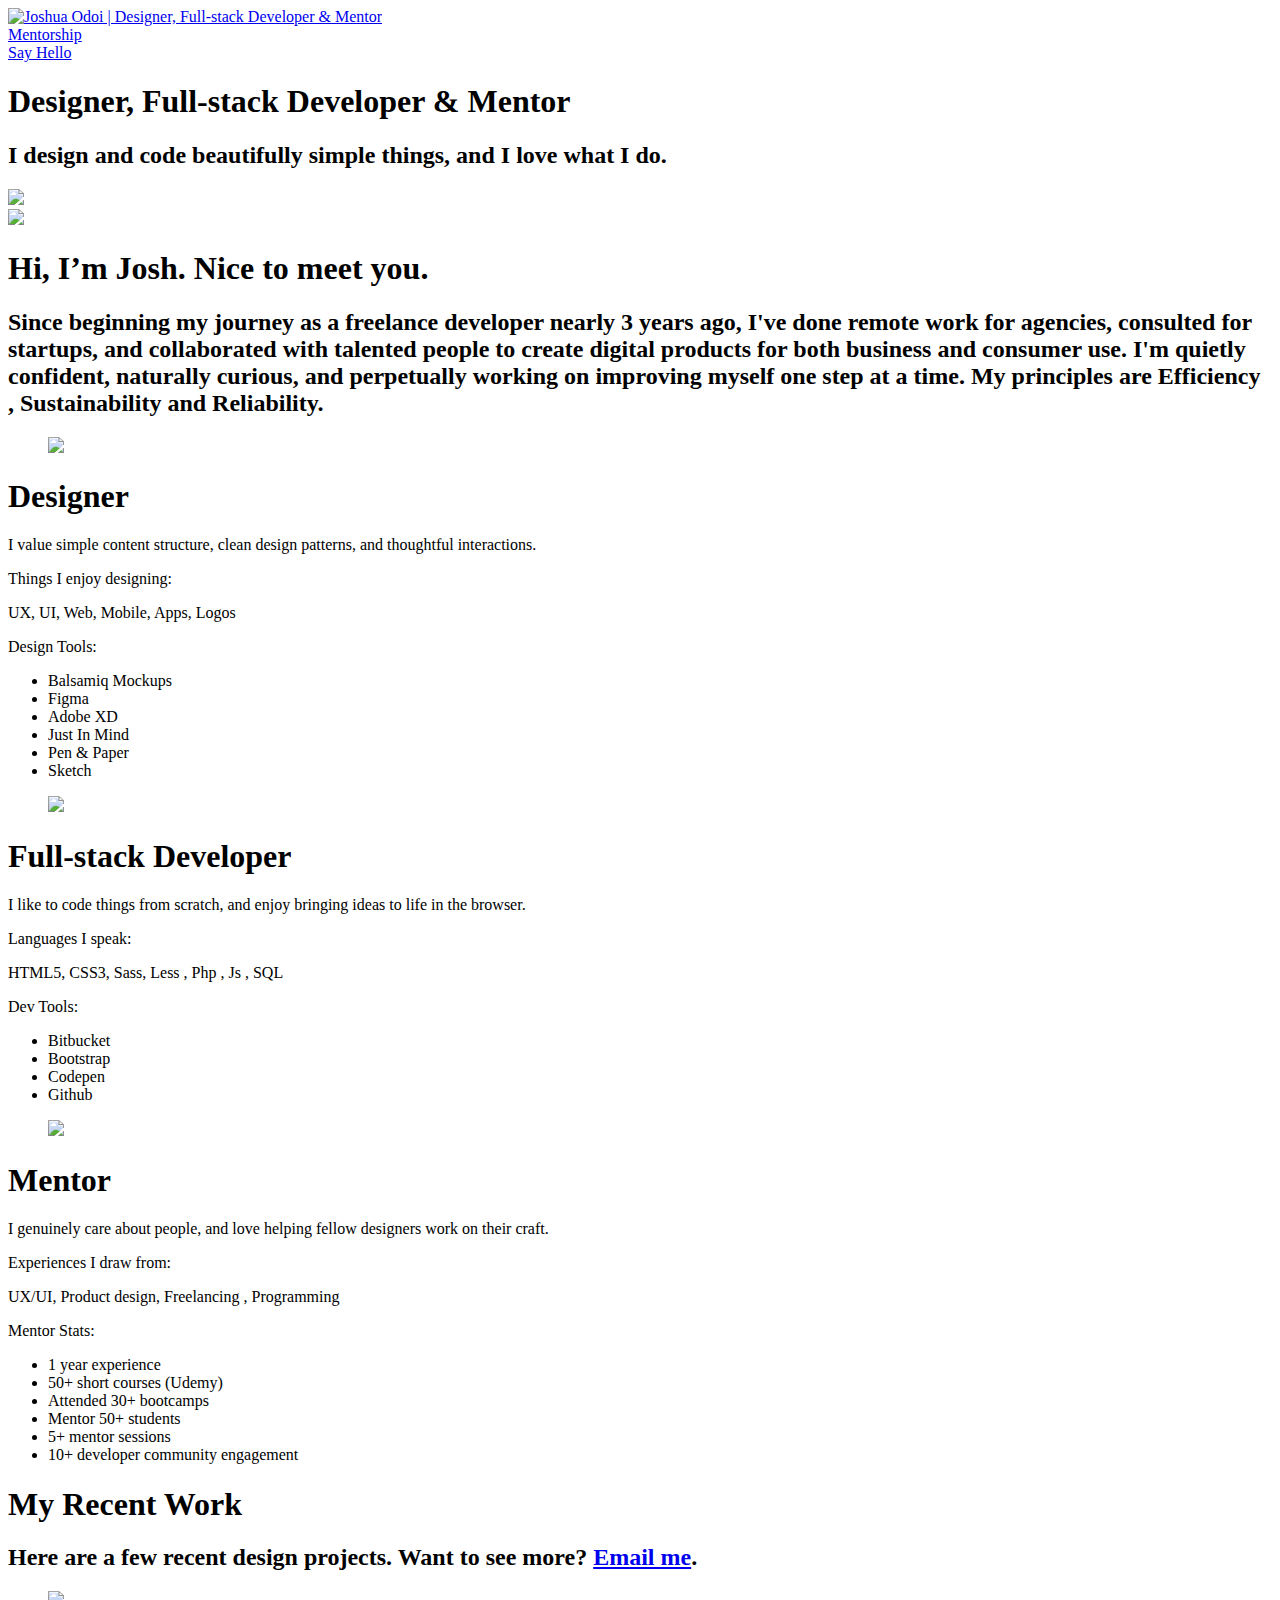
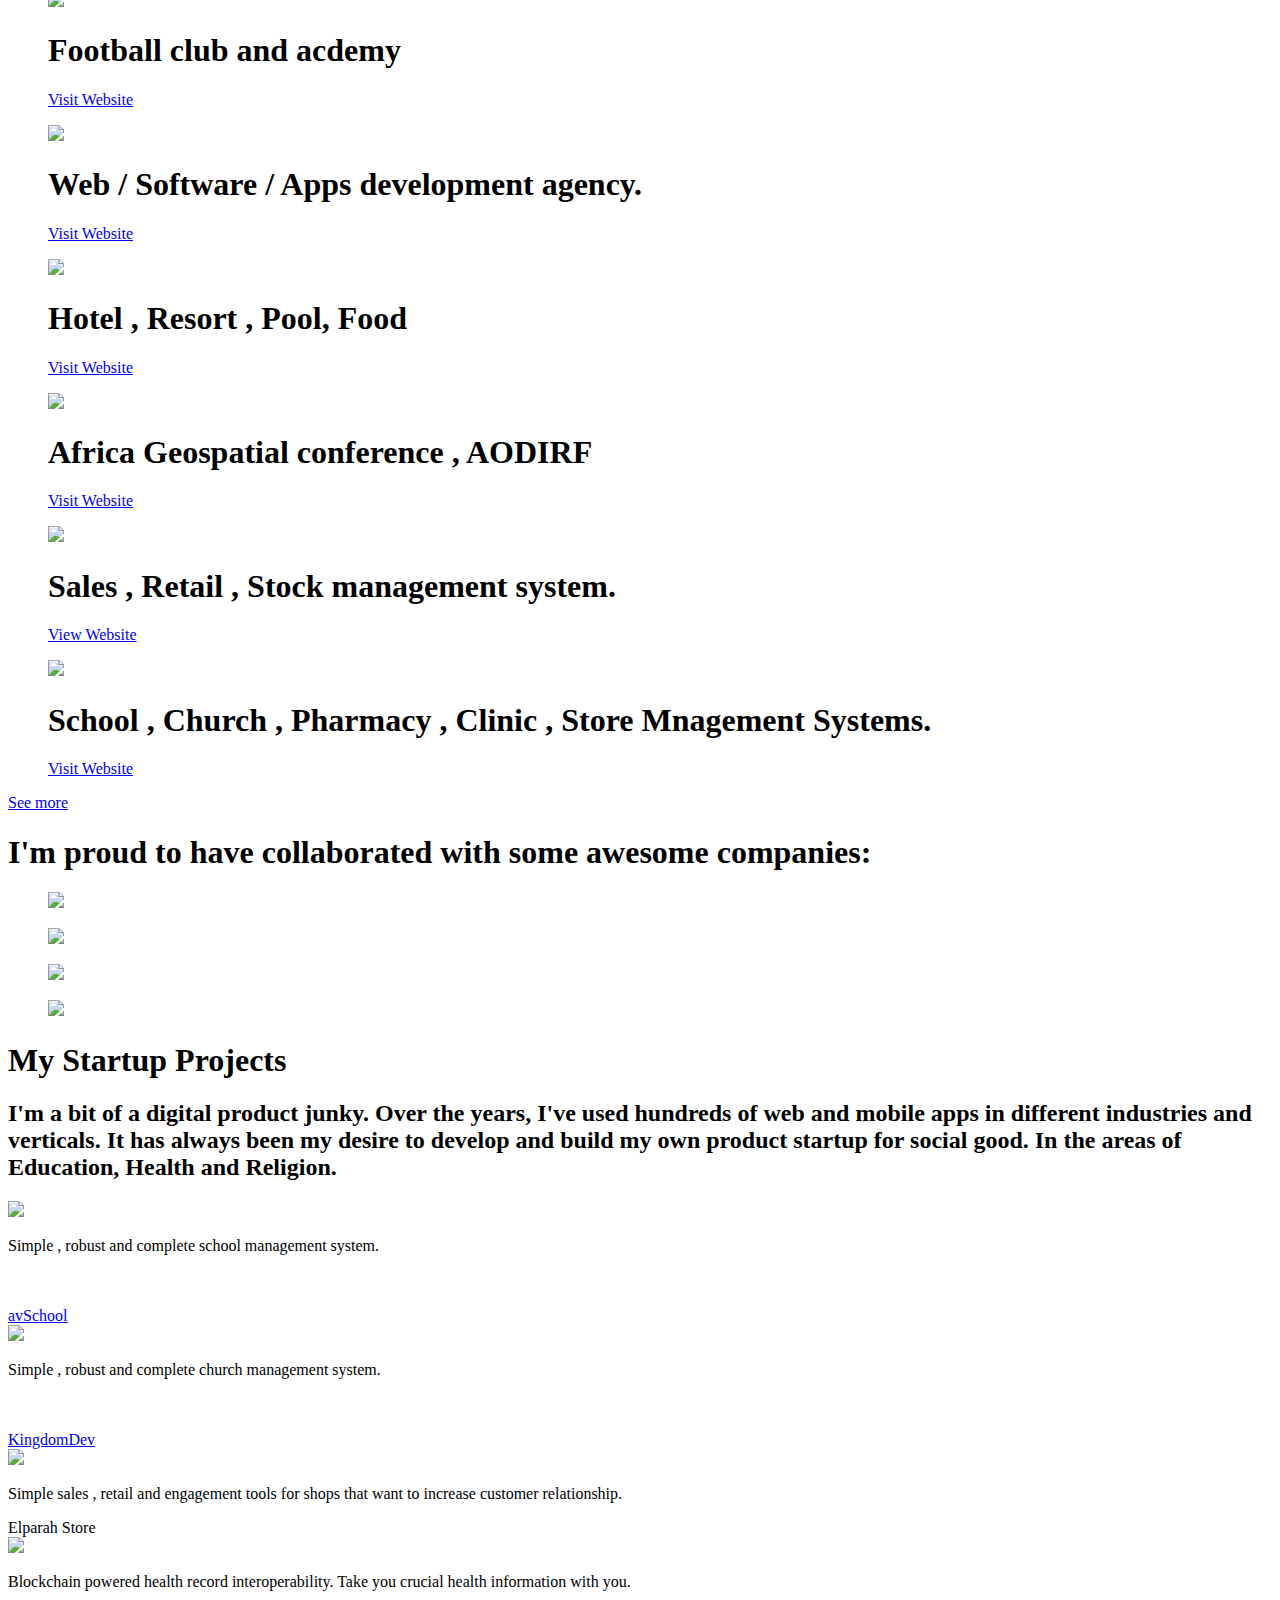
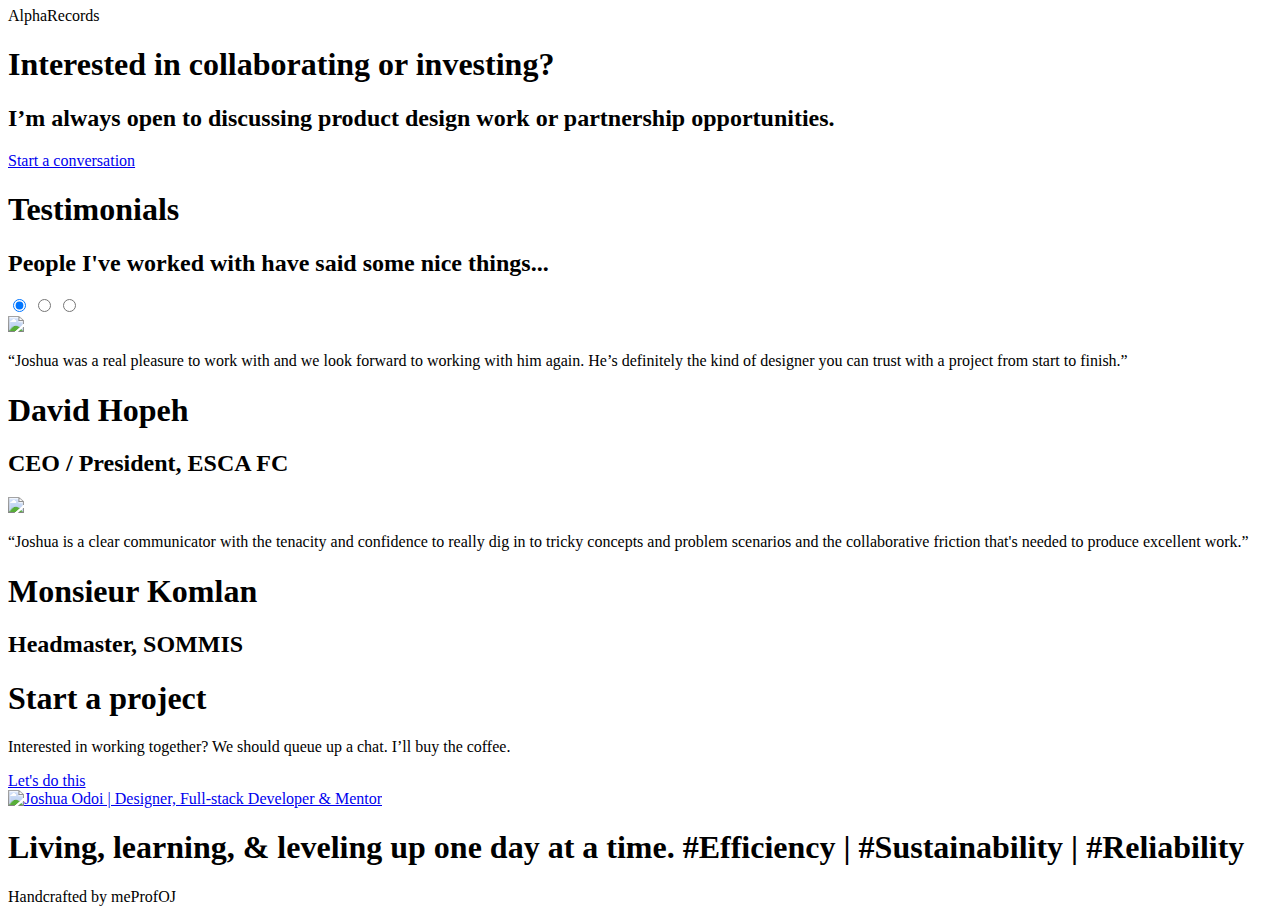
==== index.html @ 45f64673 "Initial commit" ====
<!DOCTYPE html>
<html>
<meta http-equiv="content-type" content="text/html;charset=UTF-8" />
<head>
    <title>Joshua Odoi| Designer, Full-stack Developer , Enterpreneur &amp; Mentor
    </title>
    <meta charset="utf-8">
    <meta name="viewport" content="width=device-width, initial-scale=1">
    <meta http-equiv="x-ua-compatible" content="ie=edge">
    <meta property="og:title" content="Joshua Odoi">
    <meta name="author" content="Joshua Odoi">
    <meta property="og:locale" content="en_US">
    <meta name="description" content="Designer, Full-stack Developer &amp; Mentor">
    <meta property="og:description" content="Designer, Full-stack Developer &amp; Mentor">
    <link rel="canonical" href="index.html">
    <meta property="og:url" content="index.html">
    <meta property="og:site_name" content="Joshua Odoi">
    <meta property="og:image" content="img/og_thumbnail.png">
    <meta name="twitter:card" content="summary">
    <meta name="twitter:site" content="@profoj">
    <meta name="twitter:creator" content="@profoj">
    <meta name="twitter:title" content="Joshua Odoi">
    <meta name="twitter:description" content="Designer, Full-stack Developer &amp; Mentor. I design and code beautifully simple things, and I love what I do.">
    <meta name="twitter:image" content="img/og_thumbnail.png">
    <meta name="twitter:image:alt" content="Joshua Odoi">
    <link href="img/favicon-32.png" rel="shortcut icon" type="image/png">
    <link rel="stylesheet" href="css/main.css">
    <link href="../assets.calendly.com/assets/external/widget.css" rel="stylesheet">
    <script type="application/ld+json">
      {"@context":"http://schema.org","@type":"Website","name":"Joshua Odoi","headline":"Joshua Odoi","author":{"@type":"Person","name":"Joshua Odoi"},"description":"Designer, Full-stack Developer &amp; Mentor","url":"http://profoj.github.io"}
      
    </script>
    <script src="../kit.fontawesome.com/9bdc906322.js"></script>
  </head>
  <body>
    <nav class="navbar is-transparent" role="navigation" aria-label="main navigation">
      <div class="container">
        <div class="navbar-brand"><a class="navbar-item" href="index.html"><img src="img/favicon-32.png" alt="Joshua Odoi | Designer, Full-stack Developer &amp; Mentor" height="48"></a><a class="navbar-burger" role="button" aria-label="menu" aria-expanded="false" data-target="#navMenu"><span aria-hidden="true"></span><span aria-hidden="true"></span><span aria-hidden="true"></span></a></div>
        <div class="navbar-menu" id="navMenu">
          <div class="navbar-start"></div>
          <div class="navbar-end"><a class="navbar-item" href="mentorship.html">Mentorship</a>
            <div class="navbar-item"><a class="button is-primary is-outlined is-rounded" href="contact.html">Say Hello</a></div>
          </div>
        </div>
      </div>
    </nav>
    <section class="hero is-white has-text-centered">
      <div class="hero-body">
        <div class="container">
          <div class="columns is-centered">
            <div class="column">
              <h1 class="title is-spaced is-size-1-desktop is-size-2-tablet is-size-3-mobile">Designer, Full-stack Developer &amp; Mentor</h1>
              <h2 class="subtitle is-size-4-desktop">I design and code beautifully simple things, and I love what I do.</h2><img class="avatar" src="img/mf-avatar.svg">
            </div>
          </div>
        </div>
      </div>
      <div class="hero-foot">
        <div class="container"><img class="is-bottom" src="img/hero.png"></div>
      </div>
    </section>
    <section class="section is-medium is-primary has-text-centered is-long">
      <div class="container">
        <div class="columns is-centered">
          <div class="column is-three-fifths">
            <h1 class="title is-spaced is-size-3-desktop is-size-4-mobile">Hi, I’m Josh. Nice to meet you.</h1>
            <h2 class="subtitle is-size-5-desktop">Since beginning my journey as a freelance developer nearly 3 years ago, I've done remote work for agencies, consulted for startups, and collaborated with talented people to create digital products for both business and consumer use. I'm quietly confident, naturally curious, and perpetually working on improving myself one step at a time. My principles are Efficiency , Sustainability and Reliability.</h2>
          </div>
        </div>
      </div>
    </section>
    <section class="section skills has-text-centered">
      <div class="container is-narrow">
        <div class="box">
          <div class="content">
            <div class="columns is-centered">
              <div class="column">
                <figure class="image"><img class="is-skill-icon" src="img/icons/designer.svg"></figure>
                <h1 class="title is-size-4 is-spaced">Designer</h1>
                <p>I value simple content structure, clean design patterns, and thoughtful interactions.</p>
                <p class="list-title has-text-primary has-text-weight-normal">Things I enjoy designing:</p>
                <p>UX, UI, Web, Mobile, Apps, Logos</p>
                <p class="list-title has-text-primary has-text-weight-normal">Design Tools:</p>
                <ul>
                  <li>Balsamiq Mockups</li>
                  <li>Figma</li>
                  <li>Adobe XD</li>
                  <li>Just In Mind</li>
                  <li>Pen &amp; Paper</li>
                  <li>Sketch</li>
                </ul>
              </div>
              <div class="column">
                <figure class="image"><img class="is-skill-icon" src="img/icons/frontend.svg"></figure>
                <h1 class="title is-size-4 is-spaced">Full-stack Developer</h1>
                <p>I like to code things from scratch, and enjoy bringing ideas to life in the browser.</p>
                <p class="list-title has-text-primary has-text-weight-normal">Languages I speak:</p>
                <p>HTML5, CSS3, Sass, Less , Php , Js , SQL</p>
                <p class="list-title has-text-primary has-text-weight-normal">Dev Tools:</p>
                <ul>
                  <li>Bitbucket</li>
                  <li>Bootstrap</li>
                  <li>Codepen</li>
                  <li>Github</li>
                </ul>
              </div>
              <div class="column"> 
                <figure class="image"><img class="is-skill-icon" src="img/icons/mentor.svg"></figure>
                <h1 class="title is-size-4 is-spaced">Mentor</h1>
                <p>I genuinely care about people, and love helping fellow designers work on their craft.</p>
                <p class="list-title has-text-primary has-text-weight-normal">Experiences I draw from:</p>
                <p>UX/UI, Product design, Freelancing , Programming</p>
                <p class="list-title has-text-primary has-text-weight-normal">Mentor Stats:</p>
                <ul>
                  <li>1 year experience</li>
                  <li>50+ short courses (Udemy)</li>
                  <li>Attended 30+ bootcamps</li>
                  <li>Mentor 50+ students</li>
                  <li>5+ mentor sessions</li>
                  <li>10+ developer community engagement</li>
                </ul>
              </div>
            </div>
          </div>
        </div>
      </div>
    </section>
    <section class="section projects is-medium is-white has-text-centered">
      <div class="container is-narrow">
        <h1 class="title is-spaced is-size-3-desktop is-size-4-mobile">My Recent Work</h1>
        <h2 class="subtitle is-size-5-desktop">Here are a few recent design projects. Want to see more? <a href="cdn-cgi/l/email-protection.html#7b161a0f0f3b0b1e151f1e1a0d140955181416">Email me</a>.</h2>
        <div class="project-grid">  
          <div class="columns is-multiline is-mobile">
            <div class="column is-12-mobile is-half-tablet is-one-third-desktop"> 
              <figure class="image is-3by2"><img class="project-thumb" src="img/projects/escafc.png">
                <figcaption>
                  <h1 class="title is-size-5 is-size-4-widescreen">Football club and acdemy</h1><a class="button is-primary is-outlined is-rounded" href="http://escafc.org/" target="_blank"><span>Visit Website</span><span class="icon"><i class="fas fa-angle-right"></i></span></a>
                </figcaption>
                <div class="overlay"></div>
              </figure>
            </div>
            <div class="column is-12-mobile is-half-tablet is-one-third-desktop">
              <figure class="image is-3by2"><img class="project-thumb" src="img/projects/digitrust.png">
                <figcaption>
                  <h1 class="title is-size-5 is-size-4-widescreen">Web / Software / Apps development agency.</h1><a class="button is-primary is-outlined is-rounded" href="https://www.digitrustghana.com" target="_blank"><span>Visit Website</span><span class="icon"><i class="fas fa-angle-right"></i></span></a>
                </figcaption>
                <div class="overlay"></div>
              </figure>
            </div>
            <div class="column is-12-mobile is-half-tablet is-one-third-desktop">
              <figure class="image is-3by2"><img class="project-thumb" src="img/projects/atlanticbay.png">
                <figcaption>
                  <h1 class="title is-size-5 is-size-4-widescreen">Hotel , Resort , Pool, Food</h1><a class="button is-primary is-outlined is-rounded" href="http://atlanticbaygh.com/"><span>Visit Website</span><span class="icon"><i class="fas fa-angle-right"></i></span></a>
                </figcaption>
                <div class="overlay"></div>
              </figure>
            </div>
            <div class="column is-12-mobile is-half-tablet is-one-third-desktop"> 
              <figure class="image is-3by2"><img class="project-thumb" src="img/projects/afrigeocon.png">
                <figcaption>
                  <h1 class="title is-size-5 is-size-4-widescreen">Africa Geospatial conference , AODIRF</h1><a class="button is-primary is-outlined is-rounded" href="http://afrigeocon.org/" target="_blank"><span>Visit Website</span><span class="icon"><i class="fas fa-angle-right"></i></span></a>
                </figcaption>
                <div class="overlay"></div>
              </figure>
            </div>
            <div class="column is-12-mobile is-half-tablet is-one-third-desktop"> 
              <figure class="image is-3by2"><img class="project-thumb" src="img/projects/elparah.png">
                <figcaption>
                  <h1 class="title is-size-5 is-size-4-widescreen">Sales , Retail , Stock management system.</h1><a class="button is-primary is-outlined is-rounded" href="#!" target="_blank"><span>View Website</span><span class="icon"><i class="fas fa-angle-right"></i></span></a>
                </figcaption>
                <div class="overlay"></div>
              </figure>
            </div>
            <div class="column is-12-mobile is-half-tablet is-one-third-desktop">
              <figure class="image is-3by2"><img class="project-thumb" src="img/projects/avs.png">
                <figcaption>
                  <h1 class="title is-size-5 is-size-4-widescreen">School , Church , Pharmacy , Clinic , Store Mnagement Systems.</h1><a class="button is-primary is-outlined is-rounded" href="#!" target="_blank"><span>Visit Website</span><span class="icon"><i class="fas fa-angle-right"></i></span></a>
                </figcaption>
                <div class="overlay"></div>
              </figure>
            </div>
          </div>
        </div>
        <div class="columns is-centered">
          <div class="column"><a class="button is-primary is-outlined is-rounded is-medium" href="#!"><span class="icon"><i class="fab fa-dribbble"></i></span><span>See more </span></a></div>
        </div>
      </div>
    </section>
    <section class="section clients is-medium is-white has-text-centered has-border-top">
      <div class="container is-narrow">
        <div class="columns is-centered">
          <div class="column is-half">
            <h1 class="title is-size-3-desktop is-size-4-tablet is-size-5-mobile">I'm proud to have collaborated with some awesome companies:</h1>
          </div>
        </div>
        <div class="client-grid">
          <div class="columns is-multiline is-mobile">
            <div class="column is-half-mobile is-one-quarter-tablet">
              <figure class="image is-2x1"><img class="client-logo" src="img/logos/briteweb.svg"></figure>
            </div>
            <div class="column is-half-mobile is-one-quarter-tablet">
              <figure class="image is-2x1"><img class="client-logo" src="img/logos/domain7.svg"></figure>
            </div>
            <div class="column is-half-mobile is-one-quarter-tablet">
              <figure class="image is-2x1"><img class="client-logo" src="img/logos/designlab.png"></figure>
            </div>
            <div class="column is-half-mobile is-one-quarter-tablet">
              <figure class="image is-2x1"><img class="client-logo" src="img/logos/chronicled.svg"></figure>
            </div>
            
            
          </div>
        </div>
      </div>
    </section>
    <section class="section is-medium is-primary has-text-centered is-long-ish">
      <div class="container">
        <div class="columns is-centered">
          <div class="column is-three-fifths">
            <h1 class="title is-spaced is-size-3-desktop is-size-4-mobile">My Startup Projects</h1>
            <h2 class="subtitle is-size-5-desktop">I'm a bit of a digital product junky. Over the years, I've used hundreds of web and mobile apps in different industries and verticals. It has always been my desire to develop and build my own product startup for social good. In the areas of Education, Health and Religion.</h2>
          </div>
        </div>
      </div>
    </section>
    <section class="section startups has-text-centered">
      <div class="container is-narrow">
        <div class="startup-grid">
          <div class="columns is-centered level">
            <div class="column level-item">
              <div class="box"><img class="logo" src="img/projects/avs.png">
                <p>Simple , robust and complete school management system. <br /><br /><br /></p><a class="link has-text-primary" href="#!">avSchool</a>
              </div>
            </div>
            <div class="column level-item">
              <div class="box"><img class="logo" src="img/projects/avs.png">
                <p>Simple , robust and complete church management system.  <br /><br /><br /></p><a class="link has-text-primary" href="#!">KingdomDev</a>
              </div>
            </div>
            <div class="column level-item">
              <div class="box"><img class="logo" src="img/projects/elparah.png">
                <p>Simple sales , retail and engagement tools for shops that want to increase customer relationship.</p><a class="link has-text-primary button" style="border: none; padding: 0; height: 27px;" >Elparah Store</a>
              </div>
            </div>
			<div class="column level-item">
              <div class="box"><img class="logo" src="img/projects/avs.png">
                <p>Blockchain powered health record interoperability. Take you crucial health information with you.</p><a class="link has-text-primary button" style="border: none; padding: 0; height: 27px;" >AlphaRecords</a>
              </div>
            </div>
          </div>
        </div>
        <div class="callout">
          <div class="columns is-centered">
            <div class="column">
              <h1 class="title is-spaced">Interested in collaborating or investing?</h1>
              <h2 class="subtitle is-size-5-desktop">I’m always open to discussing product design work or partnership opportunities.</h2><a class="button is-primary is-outlined is-rounded is-medium" href="startup-inquiry.html">Start a conversation</a>
            </div>
          </div>
        </div>
      </div>
    </section>
    <section class="section testimonials is-medium is-white has-text-centered has-border-top">
      <div class="container is-narrow">
        <h1 class="title is-spaced is-size-3-desktop is-size-4-mobile">Testimonials</h1>
        <h2 class="subtitle is-size-5-desktop">People I've worked with have said some nice things...</h2>
        <div class="columns is-centered">
          <div class="column is-two-thirds">
            <div class="testimonials-slider">                     
              <input id="carousel-1" type="radio" name="carousel" checked="">
              <input id="carousel-2" type="radio" name="carousel">
              <input id="carousel-3" type="radio" name="carousel">
              <div class="carousel-slides">
                <div class="carousel-inner">
                  <div class="carousel-item">
                    <div class="testimonial-block"><img class="avatar" src="img/mf-avatar.svg">
                      <p class="quote">“Joshua was a real pleasure to work with and we look forward to working with him again. He’s definitely the kind of designer you can trust with a project from start to finish.”</p>
                      <h1 class="title is-size-5">David Hopeh</h1>
                      <h2 class="subtitle is-size-6">CEO / President, ESCA FC</h2>
                    </div>
                  </div>
                  <div class="carousel-item">
                    <div class="testimonial-block"><img class="avatar" src="img/mf-avatar.svg">
                      <p class="quote">“Joshua is a clear communicator with the tenacity and confidence to really dig in to tricky concepts and problem scenarios and the collaborative friction that's needed to produce excellent work.”</p>
                      <h1 class="title is-size-5">Monsieur Komlan</h1>
                      <h2 class="subtitle is-size-6">Headmaster, SOMMIS</h2>
                    </div>
                  </div>
                </div>
              </div>
              <div class="carousel-nav">
                <label for="carousel-1"></label>
                <label for="carousel-2"></label>
              </div>
            </div>
          </div>
        </div>
      </div>
    </section>
    <section class="section call-to-action is-primary has-text-centered">
      <div class="container is-narrow">
        <div class="box">
          <div class="columns level">
            <div class="column level-item">
              <h1 class="title">Start a project</h1>
            </div>
            <div class="column level-item">
              <p>Interested in working together? We should queue up a chat. I’ll buy the coffee.</p>
            </div>
            <div class="column level-item"><a class="button is-primary is-outlined is-rounded is-medium" href="project-planner.html">Let's do this</a></div>
          </div>
        </div>
      </div>
    </section>
    <footer class="section is-primary is-small has-text-centered">
      <div class="container is-narrow"><a class="logo" href="index.html"><img src="img/favicon-32.png" alt="Joshua Odoi | Designer, Full-stack Developer &amp; Mentor" height="48"></a>
        <div class="columns is-centered"> 
          <div class="column is-one-third">
            <h1 class="title is-size-4-touch">Living, learning, &amp; leveling up one day at a time. #Efficiency | #Sustainability | #Reliability</h1>
          </div>
        </div>
        <div class="social-icons">
          <p class="field">
		  <a class="button is-medium" href="https://twitter.com/JoshuaOdoi55" target="_blank"><span class="icon is-small"><i class="fab fa-twitter fa-fw"></i></span></a>
		  
		  <a class="button is-medium" href="https://www.linkedin.com/in/profoj/" target="_blank"><span class="icon is-small"><i class="fab fa-linkedin-in fa-fw"></i></span></a>
		  
		  		  
		  <a class="button is-medium" href="#!" target="_blank"><span class="icon is-small"><i class="far fa-envelope fa-fw"></i></span></a>
		  
		  </p>
        </div>
        <div class="copyright">Handcrafted by me<span class="icon has-white-text" style="vertical-align:middle;"><i class="far fa-copyright"></i></span>ProfOJ</div>
        
      </div>
    </footer>
    <script data-cfasync="false" src="cdn-cgi/scripts/5c5dd728/cloudflare-static/email-decode.min.js"></script><script src="js/main-min.js"></script>
    <script src="../assets.calendly.com/assets/external/widget.js" type="text/javascript"></script>
    <script src="../usebasin.com/f/363b98eca5af/ahoy.js" async="" defer=""></script>
  </body>

</html>
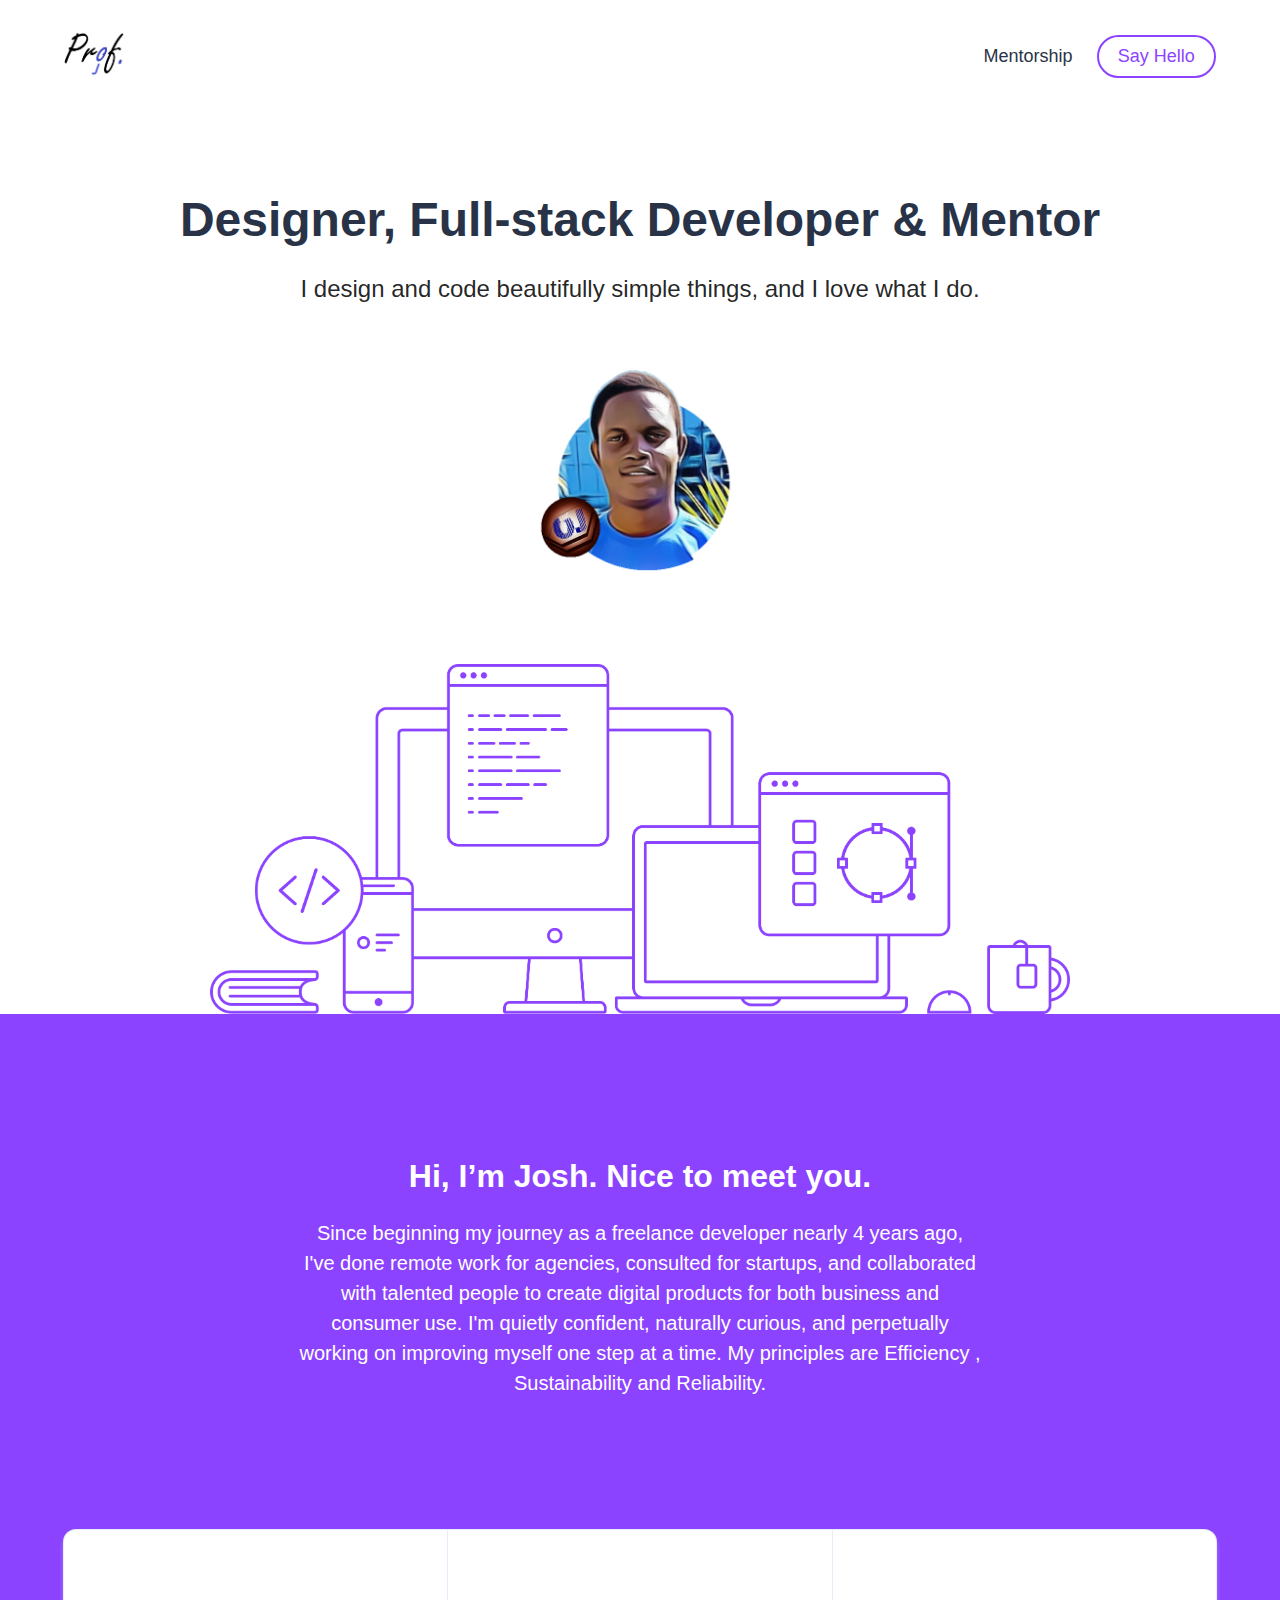
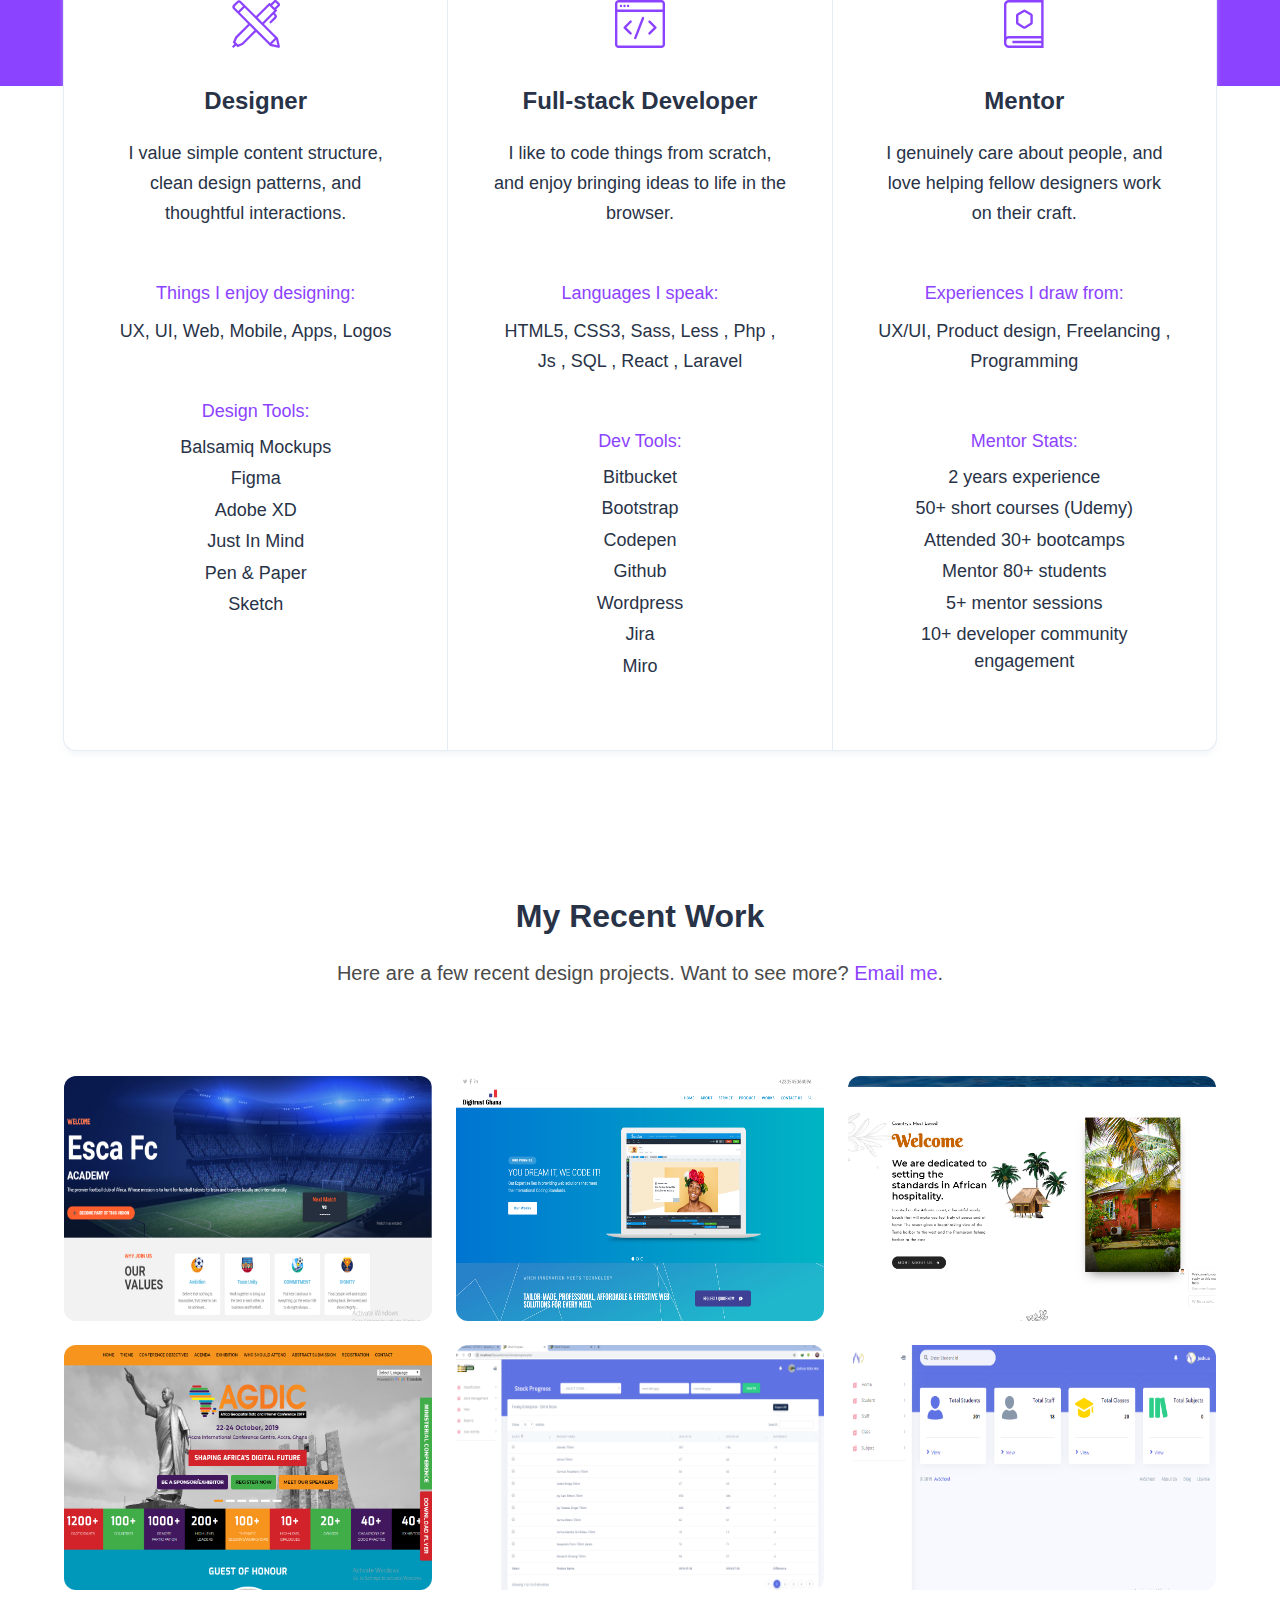
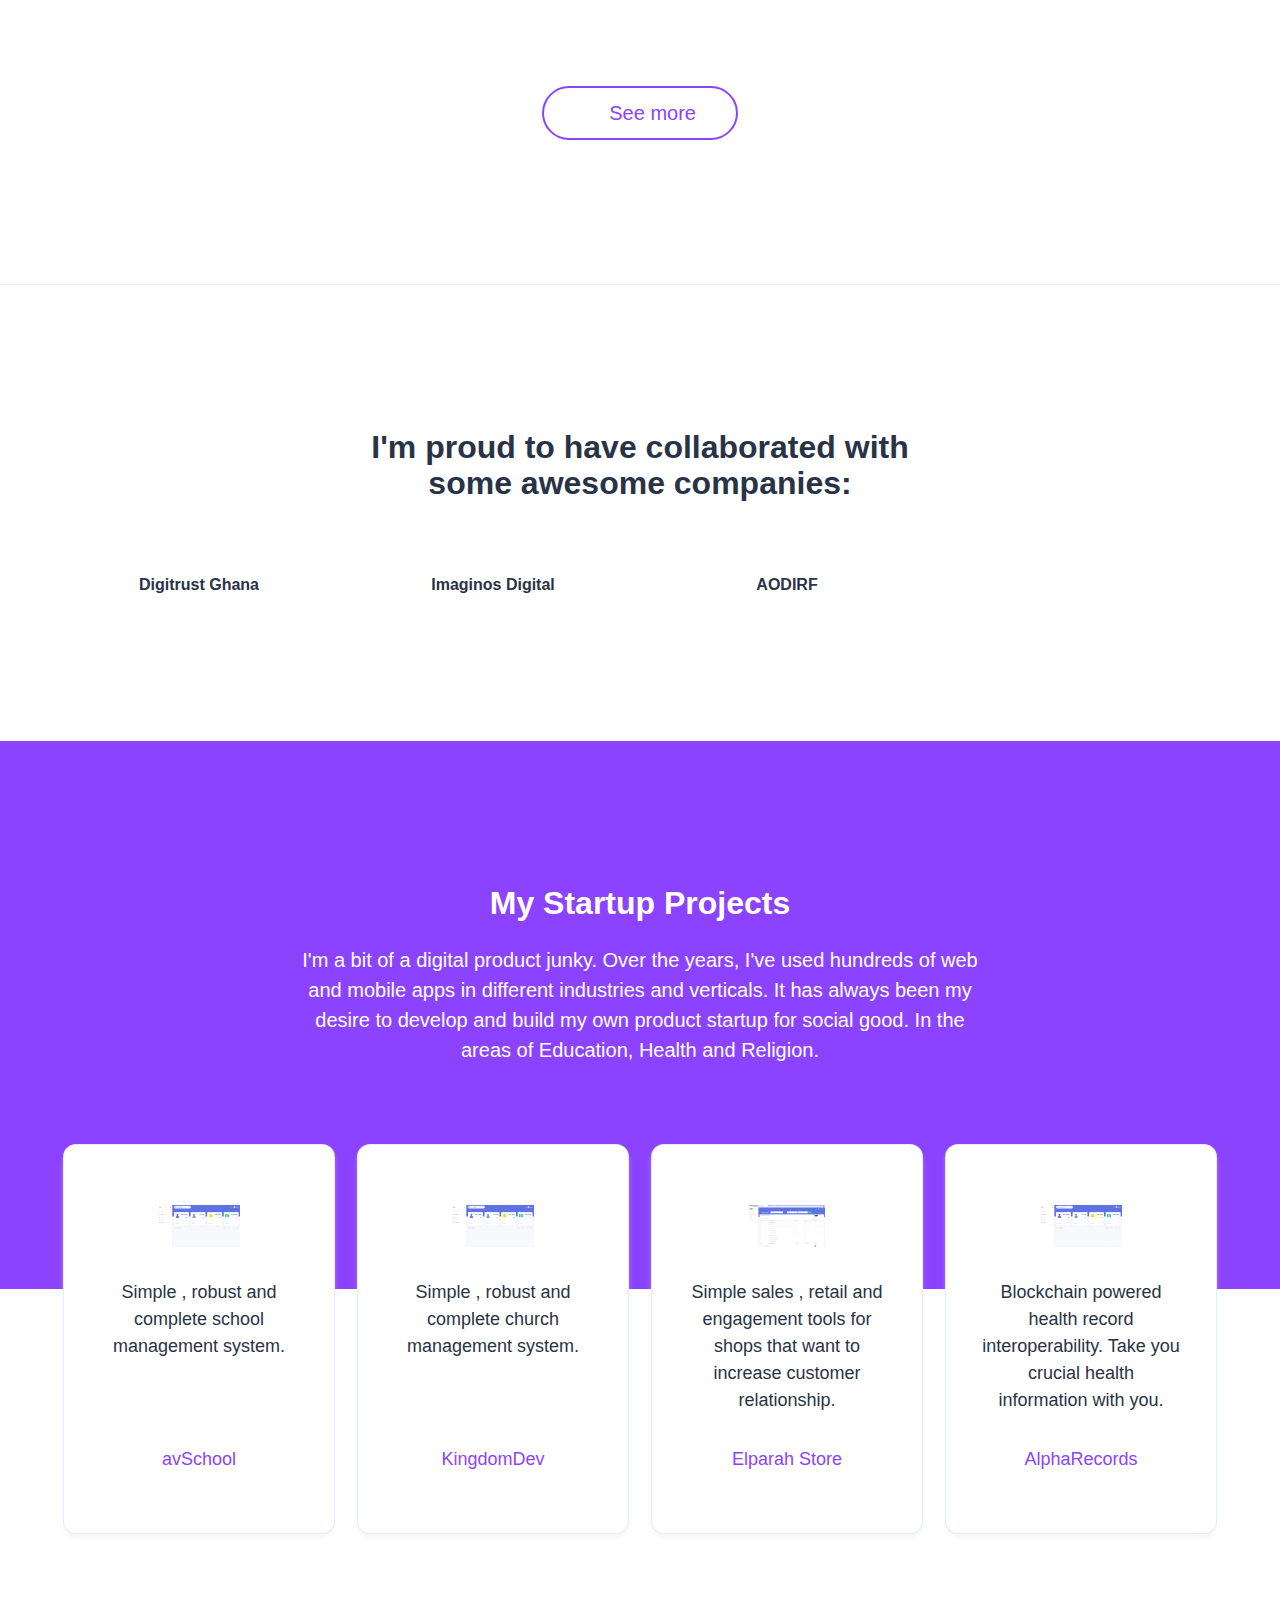
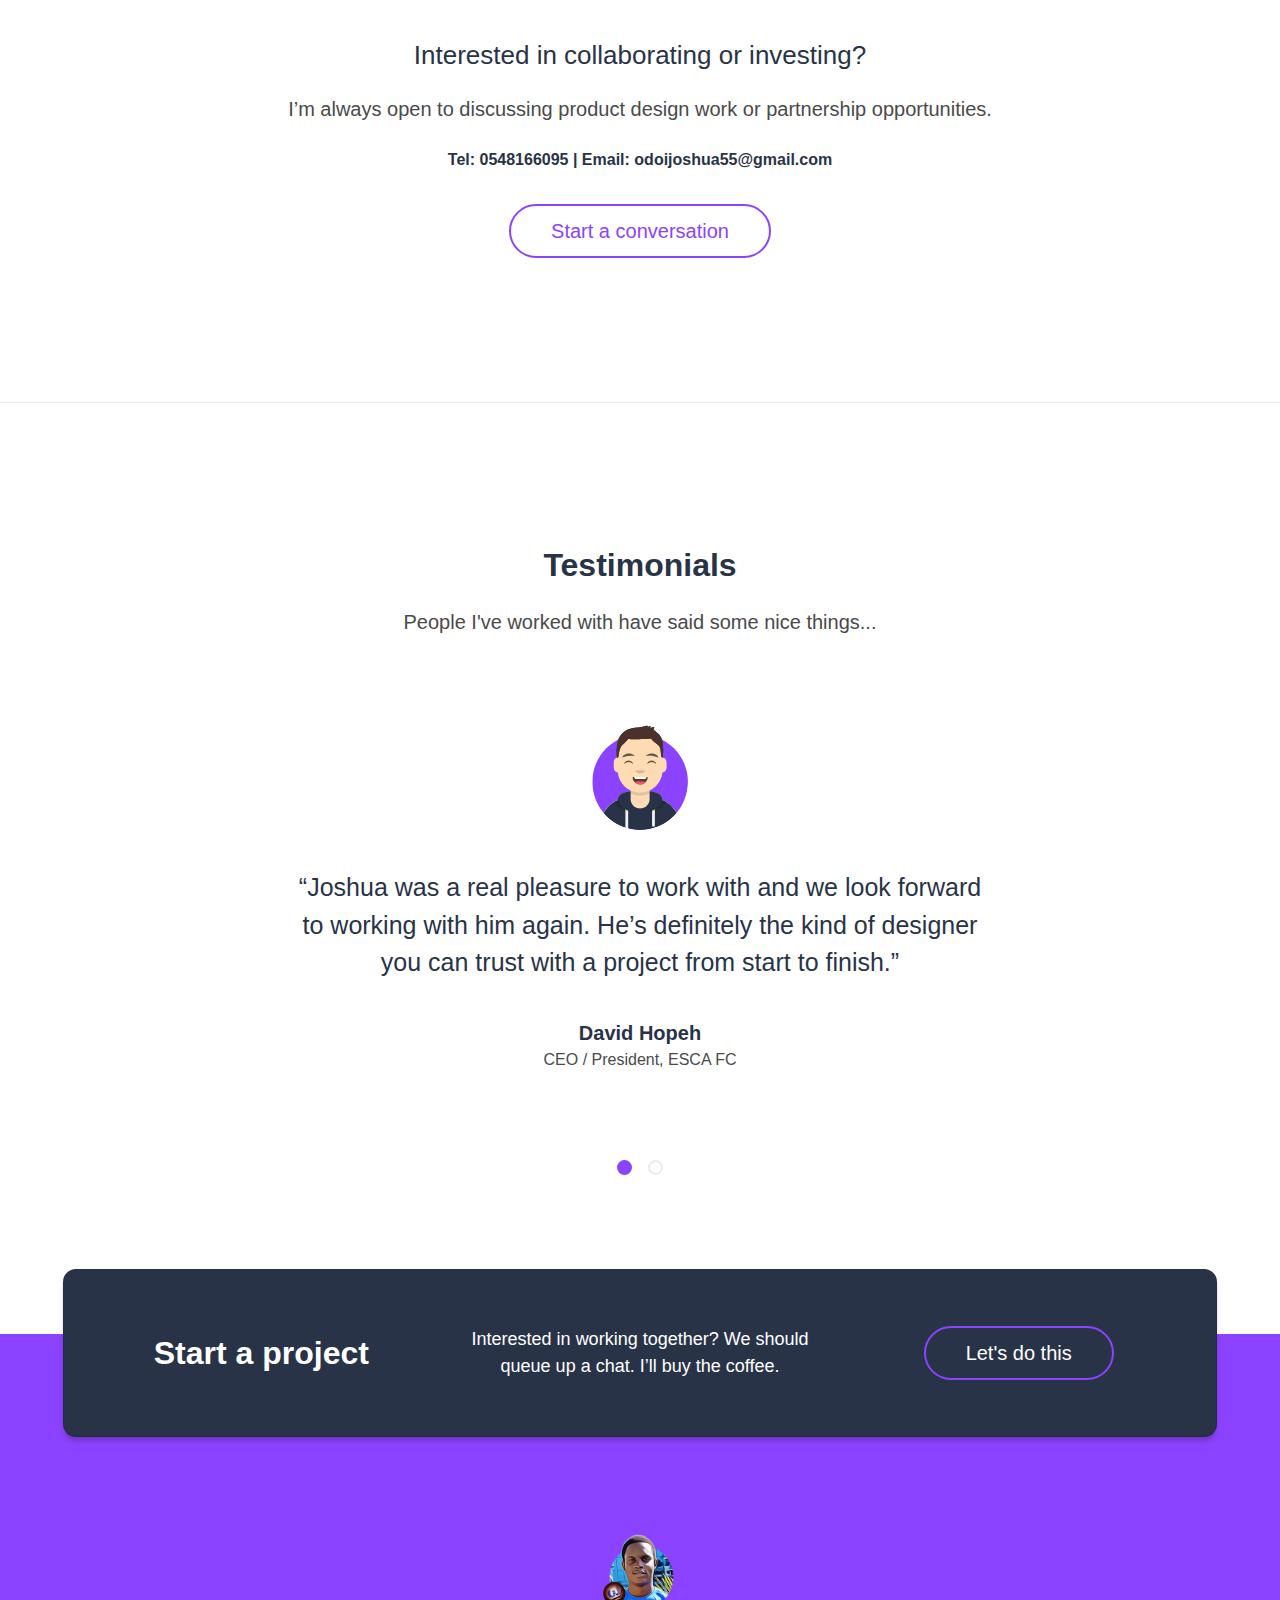
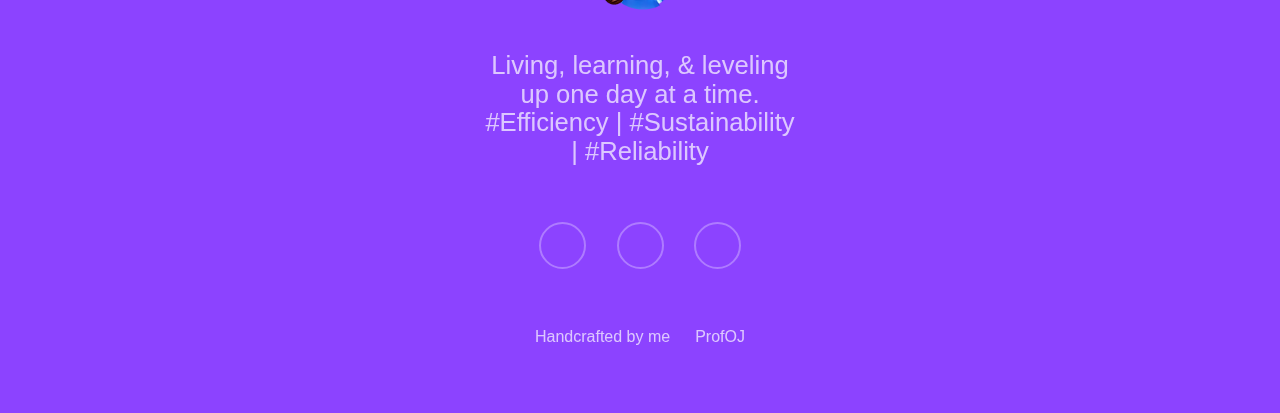
==== commit 8d0977a0: "new updates" ====
--- a/index.html
+++ b/index.html
@@ -23,7 +23,7 @@
     <meta name="twitter:description" content="Designer, Full-stack Developer &amp; Mentor. I design and code beautifully simple things, and I love what I do.">
     <meta name="twitter:image" content="img/og_thumbnail.png">
     <meta name="twitter:image:alt" content="Joshua Odoi">
-    <link href="img/favicon-32.png" rel="shortcut icon" type="image/png">
+    <link href="img/profoj.png" rel="shortcut icon" type="image/png">
     <link rel="stylesheet" href="css/main.css">
     <link href="../assets.calendly.com/assets/external/widget.css" rel="stylesheet">
     <script type="application/ld+json">
@@ -50,7 +50,7 @@
           <div class="columns is-centered">
             <div class="column">
               <h1 class="title is-spaced is-size-1-desktop is-size-2-tablet is-size-3-mobile">Designer, Full-stack Developer &amp; Mentor</h1>
-              <h2 class="subtitle is-size-4-desktop">I design and code beautifully simple things, and I love what I do.</h2><img class="avatar" src="img/mf-avatar.svg">
+              <h2 class="subtitle is-size-4-desktop">I design and code beautifully simple things, and I love what I do.</h2><img class="avatar" src="img/profoj.png">
             </div>
           </div>
         </div>
@@ -64,7 +64,7 @@
         <div class="columns is-centered">
           <div class="column is-three-fifths">
             <h1 class="title is-spaced is-size-3-desktop is-size-4-mobile">Hi, I’m Josh. Nice to meet you.</h1>
-            <h2 class="subtitle is-size-5-desktop">Since beginning my journey as a freelance developer nearly 3 years ago, I've done remote work for agencies, consulted for startups, and collaborated with talented people to create digital products for both business and consumer use. I'm quietly confident, naturally curious, and perpetually working on improving myself one step at a time. My principles are Efficiency , Sustainability and Reliability.</h2>
+            <h2 class="subtitle is-size-5-desktop">Since beginning my journey as a freelance developer nearly 4 years ago, I've done remote work for agencies, consulted for startups, and collaborated with talented people to create digital products for both business and consumer use. I'm quietly confident, naturally curious, and perpetually working on improving myself one step at a time. My principles are Efficiency , Sustainability and Reliability.</h2>
           </div>
         </div>
       </div>
@@ -95,13 +95,16 @@
                 <h1 class="title is-size-4 is-spaced">Full-stack Developer</h1>
                 <p>I like to code things from scratch, and enjoy bringing ideas to life in the browser.</p>
                 <p class="list-title has-text-primary has-text-weight-normal">Languages I speak:</p>
-                <p>HTML5, CSS3, Sass, Less , Php , Js , SQL</p>
+                <p>HTML5, CSS3, Sass, Less , Php , Js , SQL , React , Laravel</p>
                 <p class="list-title has-text-primary has-text-weight-normal">Dev Tools:</p>
                 <ul>
                   <li>Bitbucket</li>
                   <li>Bootstrap</li>
                   <li>Codepen</li>
                   <li>Github</li>
+				  <li>Wordpress</li>
+				  <li>Jira</li>
+				  <li>Miro</li>
                 </ul>
               </div>
               <div class="column"> 
@@ -112,10 +115,10 @@
                 <p>UX/UI, Product design, Freelancing , Programming</p>
                 <p class="list-title has-text-primary has-text-weight-normal">Mentor Stats:</p>
                 <ul>
-                  <li>1 year experience</li>
+                  <li>2 years experience</li>
                   <li>50+ short courses (Udemy)</li>
                   <li>Attended 30+ bootcamps</li>
-                  <li>Mentor 50+ students</li>
+                  <li>Mentor 80+ students</li>
                   <li>5+ mentor sessions</li>
                   <li>10+ developer community engagement</li>
                 </ul>
@@ -134,7 +137,7 @@
             <div class="column is-12-mobile is-half-tablet is-one-third-desktop"> 
               <figure class="image is-3by2"><img class="project-thumb" src="img/projects/escafc.png">
                 <figcaption>
-                  <h1 class="title is-size-5 is-size-4-widescreen">Football club and acdemy</h1><a class="button is-primary is-outlined is-rounded" href="http://escafc.org/" target="_blank"><span>Visit Website</span><span class="icon"><i class="fas fa-angle-right"></i></span></a>
+                  <h1 class="title is-size-5 is-size-4-widescreen">Football club and academy</h1><a class="button is-primary is-outlined is-rounded" href="http://escafc.org/" target="_blank"><span>Visit Website</span><span class="icon"><i class="fas fa-angle-right"></i></span></a>
                 </figcaption>
                 <div class="overlay"></div>
               </figure>
@@ -182,7 +185,7 @@
           </div>
         </div>
         <div class="columns is-centered">
-          <div class="column"><a class="button is-primary is-outlined is-rounded is-medium" href="#!"><span class="icon"><i class="fab fa-dribbble"></i></span><span>See more </span></a></div>
+          <div class="column"><a class="button is-primary is-outlined is-rounded is-medium" href="contact.html"><span class="icon"><i class="fab fa-dribbble"></i></span><span>See more </span></a></div>
         </div>
       </div>
     </section>
@@ -196,17 +199,15 @@
         <div class="client-grid">
           <div class="columns is-multiline is-mobile">
             <div class="column is-half-mobile is-one-quarter-tablet">
-              <figure class="image is-2x1"><img class="client-logo" src="img/logos/briteweb.svg"></figure>
+              <figure class="image is-2x1"><h3>Digitrust Ghana</h3></figure>
             </div>
             <div class="column is-half-mobile is-one-quarter-tablet">
-              <figure class="image is-2x1"><img class="client-logo" src="img/logos/domain7.svg"></figure>
+              <figure class="image is-2x1"><h3>Imaginos Digital</h3></figure>
             </div>
             <div class="column is-half-mobile is-one-quarter-tablet">
-              <figure class="image is-2x1"><img class="client-logo" src="img/logos/designlab.png"></figure>
-            </div>
-            <div class="column is-half-mobile is-one-quarter-tablet">
-              <figure class="image is-2x1"><img class="client-logo" src="img/logos/chronicled.svg"></figure>
-            </div>
+              <figure class="image is-2x1"><h3>AODIRF</h3></figure>
+            </div>
+            
             
             
           </div>
@@ -253,7 +254,9 @@
           <div class="columns is-centered">
             <div class="column">
               <h1 class="title is-spaced">Interested in collaborating or investing?</h1>
-              <h2 class="subtitle is-size-5-desktop">I’m always open to discussing product design work or partnership opportunities.</h2><a class="button is-primary is-outlined is-rounded is-medium" href="startup-inquiry.html">Start a conversation</a>
+              <h2 class="subtitle is-size-5-desktop">I’m always open to discussing product design work or partnership opportunities.</h2>
+			  <h3>Tel: 0548166095 | Email: odoijoshua55@gmail.com </h3>
+			  <a class="button is-primary is-outlined is-rounded is-medium" href="startup-inquiry.html">Start a conversation</a>
             </div>
           </div>
         </div>
@@ -312,7 +315,7 @@
       </div>
     </section>
     <footer class="section is-primary is-small has-text-centered">
-      <div class="container is-narrow"><a class="logo" href="index.html"><img src="img/favicon-32.png" alt="Joshua Odoi | Designer, Full-stack Developer &amp; Mentor" height="48"></a>
+      <div class="container is-narrow"><a class="logo" href="index.html"><img src="img/profoj.png" alt="Joshua Odoi | Designer, Full-stack Developer &amp; Mentor" style="height:80px;"></a>
         <div class="columns is-centered"> 
           <div class="column is-one-third">
             <h1 class="title is-size-4-touch">Living, learning, &amp; leveling up one day at a time. #Efficiency | #Sustainability | #Reliability</h1>
--- a/css/main.css
+++ b/css/main.css
@@ -0,0 +1,3 @@
+@import url("../../use.typekit.net/ojv4ekx.css");/*! bulma.io v0.7.4 | MIT License | github.com/jgthms/bulma */@keyframes spinAround{from{transform:rotate(0deg)}to{transform:rotate(359deg)}}.delete,.modal-close,.is-unselectable,.button,.file,.breadcrumb,.pagination-previous,.pagination-next,.pagination-link,.pagination-ellipsis,.tabs{-webkit-touch-callout:none;-webkit-user-select:none;-moz-user-select:none;-ms-user-select:none;user-select:none}.select:not(.is-multiple):not(.is-loading)::after,.navbar-link:not(.is-arrowless)::after{border:3px solid rgba(0,0,0,0);border-radius:2px;border-right:0;border-top:0;content:" ";display:block;height:0.625em;margin-top:-0.4375em;pointer-events:none;position:absolute;top:50%;transform:rotate(-45deg);transform-origin:center;width:0.625em}.box:not(:last-child),.content:not(:last-child),.notification:not(:last-child),.progress:not(:last-child),.table:not(:last-child),.table-container:not(:last-child),.title:not(:last-child),.subtitle:not(:last-child),.block:not(:last-child),.highlight:not(:last-child),.breadcrumb:not(:last-child),.level:not(:last-child),.list:not(:last-child),.message:not(:last-child),.tabs:not(:last-child){margin-bottom:1.5rem}.delete,.modal-close{-moz-appearance:none;-webkit-appearance:none;background-color:rgba(10,10,10,0.2);border:none;border-radius:290486px;cursor:pointer;pointer-events:auto;display:inline-block;flex-grow:0;flex-shrink:0;font-size:0;height:20px;max-height:20px;max-width:20px;min-height:20px;min-width:20px;outline:none;position:relative;vertical-align:top;width:20px}.delete::before,.modal-close::before,.delete::after,.modal-close::after{background-color:#fff;content:"";display:block;left:50%;position:absolute;top:50%;transform:translateX(-50%) translateY(-50%) rotate(45deg);transform-origin:center center}.delete::before,.modal-close::before{height:2px;width:50%}.delete::after,.modal-close::after{height:50%;width:2px}.delete:hover,.modal-close:hover,.delete:focus,.modal-close:focus{background-color:rgba(10,10,10,0.3)}.delete:active,.modal-close:active{background-color:rgba(10,10,10,0.4)}.is-small.delete,.is-small.modal-close{height:16px;max-height:16px;max-width:16px;min-height:16px;min-width:16px;width:16px}.is-medium.delete,.is-medium.modal-close{height:24px;max-height:24px;max-width:24px;min-height:24px;min-width:24px;width:24px}.is-large.delete,.is-large.modal-close{height:32px;max-height:32px;max-width:32px;min-height:32px;min-width:32px;width:32px}.button.is-loading::after,.select.is-loading::after,.control.is-loading::after,.loader{animation:spinAround 500ms infinite linear;border:2px solid #dbdbdb;border-radius:290486px;border-right-color:transparent;border-top-color:transparent;content:"";display:block;height:1em;position:relative;width:1em}.is-overlay,.image.is-square img,.image.is-square .has-ratio,.image.is-1by1 img,.image.is-1by1 .has-ratio,.image.is-5by4 img,.image.is-5by4 .has-ratio,.image.is-4by3 img,.image.is-4by3 .has-ratio,.image.is-3by2 img,.image.is-3by2 .has-ratio,.image.is-5by3 img,.image.is-5by3 .has-ratio,.image.is-16by9 img,.image.is-16by9 .has-ratio,.image.is-2by1 img,.image.is-2by1 .has-ratio,.image.is-3by1 img,.image.is-3by1 .has-ratio,.image.is-4by5 img,.image.is-4by5 .has-ratio,.image.is-3by4 img,.image.is-3by4 .has-ratio,.image.is-2by3 img,.image.is-2by3 .has-ratio,.image.is-3by5 img,.image.is-3by5 .has-ratio,.image.is-9by16 img,.image.is-9by16 .has-ratio,.image.is-1by2 img,.image.is-1by2 .has-ratio,.image.is-1by3 img,.image.is-1by3 .has-ratio,.modal,.modal-background,.hero-video{bottom:0;left:0;position:absolute;right:0;top:0}.button,.input,.textarea,.select select,.file-cta,.file-name,.pagination-previous,.pagination-next,.pagination-link,.pagination-ellipsis{-moz-appearance:none;-webkit-appearance:none;align-items:center;border:1px solid transparent;border-radius:4px;box-shadow:none;display:inline-flex;font-size:1rem;height:2.25em;justify-content:flex-start;line-height:1.5;padding-bottom:calc(0.375em - 1px);padding-left:calc(0.625em - 1px);padding-right:calc(0.625em - 1px);padding-top:calc(0.375em - 1px);position:relative;vertical-align:top}.button:focus,.input:focus,.textarea:focus,.select select:focus,.file-cta:focus,.file-name:focus,.pagination-previous:focus,.pagination-next:focus,.pagination-link:focus,.pagination-ellipsis:focus,.is-focused.button,.is-focused.input,.is-focused.textarea,.select select.is-focused,.is-focused.file-cta,.is-focused.file-name,.is-focused.pagination-previous,.is-focused.pagination-next,.is-focused.pagination-link,.is-focused.pagination-ellipsis,.button:active,.input:active,.textarea:active,.select select:active,.file-cta:active,.file-name:active,.pagination-previous:active,.pagination-next:active,.pagination-link:active,.pagination-ellipsis:active,.is-active.button,.is-active.input,.is-active.textarea,.select select.is-active,.is-active.file-cta,.is-active.file-name,.is-active.pagination-previous,.is-active.pagination-next,.is-active.pagination-link,.is-active.pagination-ellipsis{outline:none}.button[disabled],.input[disabled],.textarea[disabled],.select select[disabled],.file-cta[disabled],.file-name[disabled],.pagination-previous[disabled],.pagination-next[disabled],.pagination-link[disabled],.pagination-ellipsis[disabled],fieldset[disabled] .button,fieldset[disabled] .input,fieldset[disabled] .textarea,fieldset[disabled] .select select,.select fieldset[disabled] select,fieldset[disabled] .file-cta,fieldset[disabled] .file-name,fieldset[disabled] .pagination-previous,fieldset[disabled] .pagination-next,fieldset[disabled] .pagination-link,fieldset[disabled] .pagination-ellipsis{cursor:not-allowed}/*! minireset.css v0.0.4 | MIT License | github.com/jgthms/minireset.css */html,body,p,ol,ul,li,dl,dt,dd,blockquote,figure,fieldset,legend,textarea,pre,iframe,hr,h1,h2,h3,h4,h5,h6{margin:0;padding:0}h1,h2,h3,h4,h5,h6{font-size:100%;font-weight:normal}ul{list-style:none}button,input,select,textarea{margin:0}html{box-sizing:border-box}*,*::before,*::after{box-sizing:inherit}img,embed,iframe,object,video{height:auto;max-width:100%}audio{max-width:100%}iframe{border:0}table{border-collapse:collapse;border-spacing:0}td,th{padding:0;text-align:left}html{background-color:#fff;font-size:16px;-moz-osx-font-smoothing:grayscale;-webkit-font-smoothing:antialiased;min-width:300px;overflow-x:hidden;overflow-y:scroll;text-rendering:optimizeLegibility;text-size-adjust:100%}article,aside,figure,footer,header,hgroup,section{display:block}body,button,input,select,textarea{font-family:"europa",sans-serif}code,pre{-moz-osx-font-smoothing:auto;-webkit-font-smoothing:auto;font-family:monospace}body{color:#293347;font-size:1rem;font-weight:300;line-height:1.5}a{color:#3273dc;cursor:pointer;text-decoration:none}a strong{color:currentColor}a:hover{color:#363636}code{background-color:#f5f5f5;color:#ff3860;font-size:.875em;font-weight:normal;padding:0.25em 0.5em 0.25em}hr{background-color:#f5f5f5;border:none;display:block;height:2px;margin:1.5rem 0}img{height:auto;max-width:100%}input[type="checkbox"],input[type="radio"]{vertical-align:baseline}small{font-size:0.875em}span{font-style:inherit;font-weight:inherit}strong{color:#363636;font-weight:700}fieldset{border:none}pre{-webkit-overflow-scrolling:touch;background-color:#f5f5f5;color:#293347;font-size:0.875em;overflow-x:auto;padding:1.25rem 1.5rem;white-space:pre;word-wrap:normal}pre code{background-color:transparent;color:currentColor;font-size:1em;padding:0}table td,table th{text-align:left;vertical-align:top}table th{color:#363636}.is-clearfix::after{clear:both;content:" ";display:table}.is-pulled-left{float:left !important}.is-pulled-right{float:right !important}.is-clipped{overflow:hidden !important}.is-size-1{font-size:3rem !important}.is-size-2{font-size:2.5rem !important}.is-size-3{font-size:2rem !important}.is-size-4{font-size:1.5rem !important}.is-size-5{font-size:1.25rem !important}.is-size-6{font-size:1rem !important}.is-size-7{font-size:.75rem !important}@media screen and (max-width: 768px){.is-size-1-mobile{font-size:3rem !important}.is-size-2-mobile{font-size:2.5rem !important}.is-size-3-mobile{font-size:2rem !important}.is-size-4-mobile{font-size:1.5rem !important}.is-size-5-mobile{font-size:1.25rem !important}.is-size-6-mobile{font-size:1rem !important}.is-size-7-mobile{font-size:.75rem !important}}@media screen and (min-width: 769px), print{.is-size-1-tablet{font-size:3rem !important}.is-size-2-tablet{font-size:2.5rem !important}.is-size-3-tablet{font-size:2rem !important}.is-size-4-tablet{font-size:1.5rem !important}.is-size-5-tablet{font-size:1.25rem !important}.is-size-6-tablet{font-size:1rem !important}.is-size-7-tablet{font-size:.75rem !important}}@media screen and (max-width: 1087px){.is-size-1-touch{font-size:3rem !important}.is-size-2-touch{font-size:2.5rem !important}.is-size-3-touch{font-size:2rem !important}.is-size-4-touch{font-size:1.5rem !important}.is-size-5-touch{font-size:1.25rem !important}.is-size-6-touch{font-size:1rem !important}.is-size-7-touch{font-size:.75rem !important}}@media screen and (min-width: 1088px){.is-size-1-desktop{font-size:3rem !important}.is-size-2-desktop{font-size:2.5rem !important}.is-size-3-desktop{font-size:2rem !important}.is-size-4-desktop{font-size:1.5rem !important}.is-size-5-desktop{font-size:1.25rem !important}.is-size-6-desktop{font-size:1rem !important}.is-size-7-desktop{font-size:.75rem !important}}@media screen and (min-width: 1280px){.is-size-1-widescreen{font-size:3rem !important}.is-size-2-widescreen{font-size:2.5rem !important}.is-size-3-widescreen{font-size:2rem !important}.is-size-4-widescreen{font-size:1.5rem !important}.is-size-5-widescreen{font-size:1.25rem !important}.is-size-6-widescreen{font-size:1rem !important}.is-size-7-widescreen{font-size:.75rem !important}}@media screen and (min-width: 1472px){.is-size-1-fullhd{font-size:3rem !important}.is-size-2-fullhd{font-size:2.5rem !important}.is-size-3-fullhd{font-size:2rem !important}.is-size-4-fullhd{font-size:1.5rem !important}.is-size-5-fullhd{font-size:1.25rem !important}.is-size-6-fullhd{font-size:1rem !important}.is-size-7-fullhd{font-size:.75rem !important}}.has-text-centered{text-align:center !important}.has-text-justified{text-align:justify !important}.has-text-left{text-align:left !important}.has-text-right{text-align:right !important}@media screen and (max-width: 768px){.has-text-centered-mobile{text-align:center !important}}@media screen and (min-width: 769px), print{.has-text-centered-tablet{text-align:center !important}}@media screen and (min-width: 769px) and (max-width: 1087px){.has-text-centered-tablet-only{text-align:center !important}}@media screen and (max-width: 1087px){.has-text-centered-touch{text-align:center !important}}@media screen and (min-width: 1088px){.has-text-centered-desktop{text-align:center !important}}@media screen and (min-width: 1088px) and (max-width: 1279px){.has-text-centered-desktop-only{text-align:center !important}}@media screen and (min-width: 1280px){.has-text-centered-widescreen{text-align:center !important}}@media screen and (min-width: 1280px) and (max-width: 1471px){.has-text-centered-widescreen-only{text-align:center !important}}@media screen and (min-width: 1472px){.has-text-centered-fullhd{text-align:center !important}}@media screen and (max-width: 768px){.has-text-justified-mobile{text-align:justify !important}}@media screen and (min-width: 769px), print{.has-text-justified-tablet{text-align:justify !important}}@media screen and (min-width: 769px) and (max-width: 1087px){.has-text-justified-tablet-only{text-align:justify !important}}@media screen and (max-width: 1087px){.has-text-justified-touch{text-align:justify !important}}@media screen and (min-width: 1088px){.has-text-justified-desktop{text-align:justify !important}}@media screen and (min-width: 1088px) and (max-width: 1279px){.has-text-justified-desktop-only{text-align:justify !important}}@media screen and (min-width: 1280px){.has-text-justified-widescreen{text-align:justify !important}}@media screen and (min-width: 1280px) and (max-width: 1471px){.has-text-justified-widescreen-only{text-align:justify !important}}@media screen and (min-width: 1472px){.has-text-justified-fullhd{text-align:justify !important}}@media screen and (max-width: 768px){.has-text-left-mobile{text-align:left !important}}@media screen and (min-width: 769px), print{.has-text-left-tablet{text-align:left !important}}@media screen and (min-width: 769px) and (max-width: 1087px){.has-text-left-tablet-only{text-align:left !important}}@media screen and (max-width: 1087px){.has-text-left-touch{text-align:left !important}}@media screen and (min-width: 1088px){.has-text-left-desktop{text-align:left !important}}@media screen and (min-width: 1088px) and (max-width: 1279px){.has-text-left-desktop-only{text-align:left !important}}@media screen and (min-width: 1280px){.has-text-left-widescreen{text-align:left !important}}@media screen and (min-width: 1280px) and (max-width: 1471px){.has-text-left-widescreen-only{text-align:left !important}}@media screen and (min-width: 1472px){.has-text-left-fullhd{text-align:left !important}}@media screen and (max-width: 768px){.has-text-right-mobile{text-align:right !important}}@media screen and (min-width: 769px), print{.has-text-right-tablet{text-align:right !important}}@media screen and (min-width: 769px) and (max-width: 1087px){.has-text-right-tablet-only{text-align:right !important}}@media screen and (max-width: 1087px){.has-text-right-touch{text-align:right !important}}@media screen and (min-width: 1088px){.has-text-right-desktop{text-align:right !important}}@media screen and (min-width: 1088px) and (max-width: 1279px){.has-text-right-desktop-only{text-align:right !important}}@media screen and (min-width: 1280px){.has-text-right-widescreen{text-align:right !important}}@media screen and (min-width: 1280px) and (max-width: 1471px){.has-text-right-widescreen-only{text-align:right !important}}@media screen and (min-width: 1472px){.has-text-right-fullhd{text-align:right !important}}.is-capitalized{text-transform:capitalize !important}.is-lowercase{text-transform:lowercase !important}.is-uppercase{text-transform:uppercase !important}.is-italic{font-style:italic !important}.has-text-white{color:#fff !important}a.has-text-white:hover,a.has-text-white:focus{color:#e6e6e6 !important}.has-background-white{background-color:#fff !important}.has-text-black{color:#0a0a0a !important}a.has-text-black:hover,a.has-text-black:focus{color:#000 !important}.has-background-black{background-color:#0a0a0a !important}.has-text-light{color:#f5f5f5 !important}a.has-text-light:hover,a.has-text-light:focus{color:#dbdbdb !important}.has-background-light{background-color:#f5f5f5 !important}.has-text-dark{color:#293347 !important}a.has-text-dark:hover,a.has-text-dark:focus{color:#161c27 !important}.has-background-dark{background-color:#293347 !important}.has-text-primary{color:#8C43FF !important}a.has-text-primary:hover,a.has-text-primary:focus{color:#6d10ff !important}.has-background-primary{background-color:#8C43FF !important}.has-text-link{color:#3273dc !important}a.has-text-link:hover,a.has-text-link:focus{color:#205bbc !important}.has-background-link{background-color:#3273dc !important}.has-text-info{color:#209cee !important}a.has-text-info:hover,a.has-text-info:focus{color:#0f81cc !important}.has-background-info{background-color:#209cee !important}.has-text-success{color:#23d160 !important}a.has-text-success:hover,a.has-text-success:focus{color:#1ca64c !important}.has-background-success{background-color:#23d160 !important}.has-text-warning{color:#ffdd57 !important}a.has-text-warning:hover,a.has-text-warning:focus{color:#ffd324 !important}.has-background-warning{background-color:#ffdd57 !important}.has-text-danger{color:#ff3860 !important}a.has-text-danger:hover,a.has-text-danger:focus{color:#ff0537 !important}.has-background-danger{background-color:#ff3860 !important}.has-text-black-bis{color:#121212 !important}.has-background-black-bis{background-color:#121212 !important}.has-text-black-ter{color:#242424 !important}.has-background-black-ter{background-color:#242424 !important}.has-text-grey-darker{color:#363636 !important}.has-background-grey-darker{background-color:#363636 !important}.has-text-grey-dark{color:#4a4a4a !important}.has-background-grey-dark{background-color:#4a4a4a !important}.has-text-grey{color:#7a7a7a !important}.has-background-grey{background-color:#7a7a7a !important}.has-text-grey-light{color:#b5b5b5 !important}.has-background-grey-light{background-color:#b5b5b5 !important}.has-text-grey-lighter{color:#dbdbdb !important}.has-background-grey-lighter{background-color:#dbdbdb !important}.has-text-white-ter{color:#f5f5f5 !important}.has-background-white-ter{background-color:#f5f5f5 !important}.has-text-white-bis{color:#fafafa !important}.has-background-white-bis{background-color:#fafafa !important}.has-text-weight-light{font-weight:300 !important}.has-text-weight-normal{font-weight:400 !important}.has-text-weight-semibold{font-weight:600 !important}.has-text-weight-bold{font-weight:700 !important}.is-family-primary{font-family:BlinkMacSystemFont,-apple-system,"Segoe UI","Roboto","Oxygen","Ubuntu","Cantarell","Fira Sans","Droid Sans","Helvetica Neue","Helvetica","Arial",sans-serif !important}.is-family-secondary{font-family:BlinkMacSystemFont,-apple-system,"Segoe UI","Roboto","Oxygen","Ubuntu","Cantarell","Fira Sans","Droid Sans","Helvetica Neue","Helvetica","Arial",sans-serif !important}.is-family-sans-serif{font-family:BlinkMacSystemFont,-apple-system,"Segoe UI","Roboto","Oxygen","Ubuntu","Cantarell","Fira Sans","Droid Sans","Helvetica Neue","Helvetica","Arial",sans-serif !important}.is-family-monospace{font-family:monospace !important}.is-family-code{font-family:monospace !important}.is-block{display:block !important}@media screen and (max-width: 768px){.is-block-mobile{display:block !important}}@media screen and (min-width: 769px), print{.is-block-tablet{display:block !important}}@media screen and (min-width: 769px) and (max-width: 1087px){.is-block-tablet-only{display:block !important}}@media screen and (max-width: 1087px){.is-block-touch{display:block !important}}@media screen and (min-width: 1088px){.is-block-desktop{display:block !important}}@media screen and (min-width: 1088px) and (max-width: 1279px){.is-block-desktop-only{display:block !important}}@media screen and (min-width: 1280px){.is-block-widescreen{display:block !important}}@media screen and (min-width: 1280px) and (max-width: 1471px){.is-block-widescreen-only{display:block !important}}@media screen and (min-width: 1472px){.is-block-fullhd{display:block !important}}.is-flex{display:flex !important}@media screen and (max-width: 768px){.is-flex-mobile{display:flex !important}}@media screen and (min-width: 769px), print{.is-flex-tablet{display:flex !important}}@media screen and (min-width: 769px) and (max-width: 1087px){.is-flex-tablet-only{display:flex !important}}@media screen and (max-width: 1087px){.is-flex-touch{display:flex !important}}@media screen and (min-width: 1088px){.is-flex-desktop{display:flex !important}}@media screen and (min-width: 1088px) and (max-width: 1279px){.is-flex-desktop-only{display:flex !important}}@media screen and (min-width: 1280px){.is-flex-widescreen{display:flex !important}}@media screen and (min-width: 1280px) and (max-width: 1471px){.is-flex-widescreen-only{display:flex !important}}@media screen and (min-width: 1472px){.is-flex-fullhd{display:flex !important}}.is-inline{display:inline !important}@media screen and (max-width: 768px){.is-inline-mobile{display:inline !important}}@media screen and (min-width: 769px), print{.is-inline-tablet{display:inline !important}}@media screen and (min-width: 769px) and (max-width: 1087px){.is-inline-tablet-only{display:inline !important}}@media screen and (max-width: 1087px){.is-inline-touch{display:inline !important}}@media screen and (min-width: 1088px){.is-inline-desktop{display:inline !important}}@media screen and (min-width: 1088px) and (max-width: 1279px){.is-inline-desktop-only{display:inline !important}}@media screen and (min-width: 1280px){.is-inline-widescreen{display:inline !important}}@media screen and (min-width: 1280px) and (max-width: 1471px){.is-inline-widescreen-only{display:inline !important}}@media screen and (min-width: 1472px){.is-inline-fullhd{display:inline !important}}.is-inline-block{display:inline-block !important}@media screen and (max-width: 768px){.is-inline-block-mobile{display:inline-block !important}}@media screen and (min-width: 769px), print{.is-inline-block-tablet{display:inline-block !important}}@media screen and (min-width: 769px) and (max-width: 1087px){.is-inline-block-tablet-only{display:inline-block !important}}@media screen and (max-width: 1087px){.is-inline-block-touch{display:inline-block !important}}@media screen and (min-width: 1088px){.is-inline-block-desktop{display:inline-block !important}}@media screen and (min-width: 1088px) and (max-width: 1279px){.is-inline-block-desktop-only{display:inline-block !important}}@media screen and (min-width: 1280px){.is-inline-block-widescreen{display:inline-block !important}}@media screen and (min-width: 1280px) and (max-width: 1471px){.is-inline-block-widescreen-only{display:inline-block !important}}@media screen and (min-width: 1472px){.is-inline-block-fullhd{display:inline-block !important}}.is-inline-flex{display:inline-flex !important}@media screen and (max-width: 768px){.is-inline-flex-mobile{display:inline-flex !important}}@media screen and (min-width: 769px), print{.is-inline-flex-tablet{display:inline-flex !important}}@media screen and (min-width: 769px) and (max-width: 1087px){.is-inline-flex-tablet-only{display:inline-flex !important}}@media screen and (max-width: 1087px){.is-inline-flex-touch{display:inline-flex !important}}@media screen and (min-width: 1088px){.is-inline-flex-desktop{display:inline-flex !important}}@media screen and (min-width: 1088px) and (max-width: 1279px){.is-inline-flex-desktop-only{display:inline-flex !important}}@media screen and (min-width: 1280px){.is-inline-flex-widescreen{display:inline-flex !important}}@media screen and (min-width: 1280px) and (max-width: 1471px){.is-inline-flex-widescreen-only{display:inline-flex !important}}@media screen and (min-width: 1472px){.is-inline-flex-fullhd{display:inline-flex !important}}.is-hidden{display:none !important}.is-sr-only{border:none !important;clip:rect(0, 0, 0, 0) !important;height:0.01em !important;overflow:hidden !important;padding:0 !important;position:absolute !important;white-space:nowrap !important;width:0.01em !important}@media screen and (max-width: 768px){.is-hidden-mobile{display:none !important}}@media screen and (min-width: 769px), print{.is-hidden-tablet{display:none !important}}@media screen and (min-width: 769px) and (max-width: 1087px){.is-hidden-tablet-only{display:none !important}}@media screen and (max-width: 1087px){.is-hidden-touch{display:none !important}}@media screen and (min-width: 1088px){.is-hidden-desktop{display:none !important}}@media screen and (min-width: 1088px) and (max-width: 1279px){.is-hidden-desktop-only{display:none !important}}@media screen and (min-width: 1280px){.is-hidden-widescreen{display:none !important}}@media screen and (min-width: 1280px) and (max-width: 1471px){.is-hidden-widescreen-only{display:none !important}}@media screen and (min-width: 1472px){.is-hidden-fullhd{display:none !important}}.is-invisible{visibility:hidden !important}@media screen and (max-width: 768px){.is-invisible-mobile{visibility:hidden !important}}@media screen and (min-width: 769px), print{.is-invisible-tablet{visibility:hidden !important}}@media screen and (min-width: 769px) and (max-width: 1087px){.is-invisible-tablet-only{visibility:hidden !important}}@media screen and (max-width: 1087px){.is-invisible-touch{visibility:hidden !important}}@media screen and (min-width: 1088px){.is-invisible-desktop{visibility:hidden !important}}@media screen and (min-width: 1088px) and (max-width: 1279px){.is-invisible-desktop-only{visibility:hidden !important}}@media screen and (min-width: 1280px){.is-invisible-widescreen{visibility:hidden !important}}@media screen and (min-width: 1280px) and (max-width: 1471px){.is-invisible-widescreen-only{visibility:hidden !important}}@media screen and (min-width: 1472px){.is-invisible-fullhd{visibility:hidden !important}}.is-marginless{margin:0 !important}.is-paddingless{padding:0 !important}.is-radiusless{border-radius:0 !important}.is-shadowless{box-shadow:none !important}.box{background-color:#fff;border-radius:6px;box-shadow:0 5px 5px 0 rgba(233,240,243,0.5),0 0 0 1px #E6ECF8;color:#293347;display:block;padding:1.25rem}a.box:hover,a.box:focus{box-shadow:0 2px 3px rgba(10,10,10,0.1),0 0 0 1px #3273dc}a.box:active{box-shadow:inset 0 1px 2px rgba(10,10,10,0.2),0 0 0 1px #3273dc}.button{background-color:#fff;border-color:#dbdbdb;border-width:1px;color:#363636;cursor:pointer;justify-content:center;padding-bottom:calc(0.375em - 1px);padding-left:.75em;padding-right:.75em;padding-top:calc(0.375em - 1px);text-align:center;white-space:nowrap}.button strong{color:inherit}.button .icon,.button .icon.is-small,.button .icon.is-medium,.button .icon.is-large{height:1.5em;width:1.5em}.button .icon:first-child:not(:last-child){margin-left:calc(-0.375em - 1px);margin-right:0.1875em}.button .icon:last-child:not(:first-child){margin-left:0.1875em;margin-right:calc(-0.375em - 1px)}.button .icon:first-child:last-child{margin-left:calc(-0.375em - 1px);margin-right:calc(-0.375em - 1px)}.button:hover,.button.is-hovered{border-color:#b5b5b5;color:#363636}.button:focus,.button.is-focused{border-color:#3273dc;color:#363636}.button:focus:not(:active),.button.is-focused:not(:active){box-shadow:0 0 0 0.125em rgba(50,115,220,0.25)}.button:active,.button.is-active{border-color:#4a4a4a;color:#363636}.button.is-text{background-color:transparent;border-color:transparent;color:#293347;text-decoration:underline}.button.is-text:hover,.button.is-text.is-hovered,.button.is-text:focus,.button.is-text.is-focused{background-color:#f5f5f5;color:#363636}.button.is-text:active,.button.is-text.is-active{background-color:#e8e8e8;color:#363636}.button.is-text[disabled],fieldset[disabled] .button.is-text{background-color:transparent;border-color:transparent;box-shadow:none}.button.is-white{background-color:#fff;border-color:transparent;color:#0a0a0a}.button.is-white:hover,.button.is-white.is-hovered{background-color:#f9f9f9;border-color:transparent;color:#0a0a0a}.button.is-white:focus,.button.is-white.is-focused{border-color:transparent;color:#0a0a0a}.button.is-white:focus:not(:active),.button.is-white.is-focused:not(:active){box-shadow:0 0 0 0.125em rgba(255,255,255,0.25)}.button.is-white:active,.button.is-white.is-active{background-color:#f2f2f2;border-color:transparent;color:#0a0a0a}.button.is-white[disabled],fieldset[disabled] .button.is-white{background-color:#fff;border-color:transparent;box-shadow:none}.button.is-white.is-inverted{background-color:#0a0a0a;color:#fff}.button.is-white.is-inverted:hover{background-color:#000}.button.is-white.is-inverted[disabled],fieldset[disabled] .button.is-white.is-inverted{background-color:#0a0a0a;border-color:transparent;box-shadow:none;color:#fff}.button.is-white.is-loading::after{border-color:transparent transparent #0a0a0a #0a0a0a !important}.button.is-white.is-outlined{background-color:transparent;border-color:#fff;color:#fff}.button.is-white.is-outlined:hover,.button.is-white.is-outlined:focus{background-color:#fff;border-color:#fff;color:#0a0a0a}.button.is-white.is-outlined.is-loading::after{border-color:transparent transparent #fff #fff !important}.button.is-white.is-outlined[disabled],fieldset[disabled] .button.is-white.is-outlined{background-color:transparent;border-color:#fff;box-shadow:none;color:#fff}.button.is-white.is-inverted.is-outlined{background-color:transparent;border-color:#0a0a0a;color:#0a0a0a}.button.is-white.is-inverted.is-outlined:hover,.button.is-white.is-inverted.is-outlined:focus{background-color:#0a0a0a;color:#fff}.button.is-white.is-inverted.is-outlined[disabled],fieldset[disabled] .button.is-white.is-inverted.is-outlined{background-color:transparent;border-color:#0a0a0a;box-shadow:none;color:#0a0a0a}.button.is-black{background-color:#0a0a0a;border-color:transparent;color:#fff}.button.is-black:hover,.button.is-black.is-hovered{background-color:#040404;border-color:transparent;color:#fff}.button.is-black:focus,.button.is-black.is-focused{border-color:transparent;color:#fff}.button.is-black:focus:not(:active),.button.is-black.is-focused:not(:active){box-shadow:0 0 0 0.125em rgba(10,10,10,0.25)}.button.is-black:active,.button.is-black.is-active{background-color:#000;border-color:transparent;color:#fff}.button.is-black[disabled],fieldset[disabled] .button.is-black{background-color:#0a0a0a;border-color:transparent;box-shadow:none}.button.is-black.is-inverted{background-color:#fff;color:#0a0a0a}.button.is-black.is-inverted:hover{background-color:#f2f2f2}.button.is-black.is-inverted[disabled],fieldset[disabled] .button.is-black.is-inverted{background-color:#fff;border-color:transparent;box-shadow:none;color:#0a0a0a}.button.is-black.is-loading::after{border-color:transparent transparent #fff #fff !important}.button.is-black.is-outlined{background-color:transparent;border-color:#0a0a0a;color:#0a0a0a}.button.is-black.is-outlined:hover,.button.is-black.is-outlined:focus{background-color:#0a0a0a;border-color:#0a0a0a;color:#fff}.button.is-black.is-outlined.is-loading::after{border-color:transparent transparent #0a0a0a #0a0a0a !important}.button.is-black.is-outlined[disabled],fieldset[disabled] .button.is-black.is-outlined{background-color:transparent;border-color:#0a0a0a;box-shadow:none;color:#0a0a0a}.button.is-black.is-inverted.is-outlined{background-color:transparent;border-color:#fff;color:#fff}.button.is-black.is-inverted.is-outlined:hover,.button.is-black.is-inverted.is-outlined:focus{background-color:#fff;color:#0a0a0a}.button.is-black.is-inverted.is-outlined[disabled],fieldset[disabled] .button.is-black.is-inverted.is-outlined{background-color:transparent;border-color:#fff;box-shadow:none;color:#fff}.button.is-light{background-color:#f5f5f5;border-color:transparent;color:#293347}.button.is-light:hover,.button.is-light.is-hovered{background-color:#eee;border-color:transparent;color:#293347}.button.is-light:focus,.button.is-light.is-focused{border-color:transparent;color:#293347}.button.is-light:focus:not(:active),.button.is-light.is-focused:not(:active){box-shadow:0 0 0 0.125em rgba(245,245,245,0.25)}.button.is-light:active,.button.is-light.is-active{background-color:#e8e8e8;border-color:transparent;color:#293347}.button.is-light[disabled],fieldset[disabled] .button.is-light{background-color:#f5f5f5;border-color:transparent;box-shadow:none}.button.is-light.is-inverted{background-color:#293347;color:#f5f5f5}.button.is-light.is-inverted:hover{background-color:#202737}.button.is-light.is-inverted[disabled],fieldset[disabled] .button.is-light.is-inverted{background-color:#293347;border-color:transparent;box-shadow:none;color:#f5f5f5}.button.is-light.is-loading::after{border-color:transparent transparent #293347 #293347 !important}.button.is-light.is-outlined{background-color:transparent;border-color:#f5f5f5;color:#f5f5f5}.button.is-light.is-outlined:hover,.button.is-light.is-outlined:focus{background-color:#f5f5f5;border-color:#f5f5f5;color:#293347}.button.is-light.is-outlined.is-loading::after{border-color:transparent transparent #f5f5f5 #f5f5f5 !important}.button.is-light.is-outlined[disabled],fieldset[disabled] .button.is-light.is-outlined{background-color:transparent;border-color:#f5f5f5;box-shadow:none;color:#f5f5f5}.button.is-light.is-inverted.is-outlined{background-color:transparent;border-color:#293347;color:#293347}.button.is-light.is-inverted.is-outlined:hover,.button.is-light.is-inverted.is-outlined:focus{background-color:#293347;color:#f5f5f5}.button.is-light.is-inverted.is-outlined[disabled],fieldset[disabled] .button.is-light.is-inverted.is-outlined{background-color:transparent;border-color:#293347;box-shadow:none;color:#293347}.button.is-dark{background-color:#293347;border-color:transparent;color:#fff}.button.is-dark:hover,.button.is-dark.is-hovered{background-color:#242d3f;border-color:transparent;color:#fff}.button.is-dark:focus,.button.is-dark.is-focused{border-color:transparent;color:#fff}.button.is-dark:focus:not(:active),.button.is-dark.is-focused:not(:active){box-shadow:0 0 0 0.125em rgba(41,51,71,0.25)}.button.is-dark:active,.button.is-dark.is-active{background-color:#202737;border-color:transparent;color:#fff}.button.is-dark[disabled],fieldset[disabled] .button.is-dark{background-color:#293347;border-color:transparent;box-shadow:none}.button.is-dark.is-inverted{background-color:#fff;color:#293347}.button.is-dark.is-inverted:hover{background-color:#f2f2f2}.button.is-dark.is-inverted[disabled],fieldset[disabled] .button.is-dark.is-inverted{background-color:#fff;border-color:transparent;box-shadow:none;color:#293347}.button.is-dark.is-loading::after{border-color:transparent transparent #fff #fff !important}.button.is-dark.is-outlined{background-color:transparent;border-color:#293347;color:#293347}.button.is-dark.is-outlined:hover,.button.is-dark.is-outlined:focus{background-color:#293347;border-color:#293347;color:#fff}.button.is-dark.is-outlined.is-loading::after{border-color:transparent transparent #293347 #293347 !important}.button.is-dark.is-outlined[disabled],fieldset[disabled] .button.is-dark.is-outlined{background-color:transparent;border-color:#293347;box-shadow:none;color:#293347}.button.is-dark.is-inverted.is-outlined{background-color:transparent;border-color:#fff;color:#fff}.button.is-dark.is-inverted.is-outlined:hover,.button.is-dark.is-inverted.is-outlined:focus{background-color:#fff;color:#293347}.button.is-dark.is-inverted.is-outlined[disabled],fieldset[disabled] .button.is-dark.is-inverted.is-outlined{background-color:transparent;border-color:#fff;box-shadow:none;color:#fff}.button.is-primary{background-color:#8C43FF;border-color:transparent;color:#fff}.button.is-primary:hover,.button.is-primary.is-hovered{background-color:#8436ff;border-color:transparent;color:#fff}.button.is-primary:focus,.button.is-primary.is-focused{border-color:transparent;color:#fff}.button.is-primary:focus:not(:active),.button.is-primary.is-focused:not(:active){box-shadow:0 0 0 0.125em rgba(140,67,255,0.25)}.button.is-primary:active,.button.is-primary.is-active{background-color:#7c2aff;border-color:transparent;color:#fff}.button.is-primary[disabled],fieldset[disabled] .button.is-primary{background-color:#8C43FF;border-color:transparent;box-shadow:none}.button.is-primary.is-inverted{background-color:#fff;color:#8C43FF}.button.is-primary.is-inverted:hover{background-color:#f2f2f2}.button.is-primary.is-inverted[disabled],fieldset[disabled] .button.is-primary.is-inverted{background-color:#fff;border-color:transparent;box-shadow:none;color:#8C43FF}.button.is-primary.is-loading::after{border-color:transparent transparent #fff #fff !important}.button.is-primary.is-outlined{background-color:transparent;border-color:#8C43FF;color:#8C43FF}.button.is-primary.is-outlined:hover,.button.is-primary.is-outlined:focus{background-color:#8C43FF;border-color:#8C43FF;color:#fff}.button.is-primary.is-outlined.is-loading::after{border-color:transparent transparent #8C43FF #8C43FF !important}.button.is-primary.is-outlined[disabled],fieldset[disabled] .button.is-primary.is-outlined{background-color:transparent;border-color:#8C43FF;box-shadow:none;color:#8C43FF}.button.is-primary.is-inverted.is-outlined{background-color:transparent;border-color:#fff;color:#fff}.button.is-primary.is-inverted.is-outlined:hover,.button.is-primary.is-inverted.is-outlined:focus{background-color:#fff;color:#8C43FF}.button.is-primary.is-inverted.is-outlined[disabled],fieldset[disabled] .button.is-primary.is-inverted.is-outlined{background-color:transparent;border-color:#fff;box-shadow:none;color:#fff}.button.is-link{background-color:#3273dc;border-color:transparent;color:#fff}.button.is-link:hover,.button.is-link.is-hovered{background-color:#276cda;border-color:transparent;color:#fff}.button.is-link:focus,.button.is-link.is-focused{border-color:transparent;color:#fff}.button.is-link:focus:not(:active),.button.is-link.is-focused:not(:active){box-shadow:0 0 0 0.125em rgba(50,115,220,0.25)}.button.is-link:active,.button.is-link.is-active{background-color:#2366d1;border-color:transparent;color:#fff}.button.is-link[disabled],fieldset[disabled] .button.is-link{background-color:#3273dc;border-color:transparent;box-shadow:none}.button.is-link.is-inverted{background-color:#fff;color:#3273dc}.button.is-link.is-inverted:hover{background-color:#f2f2f2}.button.is-link.is-inverted[disabled],fieldset[disabled] .button.is-link.is-inverted{background-color:#fff;border-color:transparent;box-shadow:none;color:#3273dc}.button.is-link.is-loading::after{border-color:transparent transparent #fff #fff !important}.button.is-link.is-outlined{background-color:transparent;border-color:#3273dc;color:#3273dc}.button.is-link.is-outlined:hover,.button.is-link.is-outlined:focus{background-color:#3273dc;border-color:#3273dc;color:#fff}.button.is-link.is-outlined.is-loading::after{border-color:transparent transparent #3273dc #3273dc !important}.button.is-link.is-outlined[disabled],fieldset[disabled] .button.is-link.is-outlined{background-color:transparent;border-color:#3273dc;box-shadow:none;color:#3273dc}.button.is-link.is-inverted.is-outlined{background-color:transparent;border-color:#fff;color:#fff}.button.is-link.is-inverted.is-outlined:hover,.button.is-link.is-inverted.is-outlined:focus{background-color:#fff;color:#3273dc}.button.is-link.is-inverted.is-outlined[disabled],fieldset[disabled] .button.is-link.is-inverted.is-outlined{background-color:transparent;border-color:#fff;box-shadow:none;color:#fff}.button.is-info{background-color:#209cee;border-color:transparent;color:#fff}.button.is-info:hover,.button.is-info.is-hovered{background-color:#1496ed;border-color:transparent;color:#fff}.button.is-info:focus,.button.is-info.is-focused{border-color:transparent;color:#fff}.button.is-info:focus:not(:active),.button.is-info.is-focused:not(:active){box-shadow:0 0 0 0.125em rgba(32,156,238,0.25)}.button.is-info:active,.button.is-info.is-active{background-color:#118fe4;border-color:transparent;color:#fff}.button.is-info[disabled],fieldset[disabled] .button.is-info{background-color:#209cee;border-color:transparent;box-shadow:none}.button.is-info.is-inverted{background-color:#fff;color:#209cee}.button.is-info.is-inverted:hover{background-color:#f2f2f2}.button.is-info.is-inverted[disabled],fieldset[disabled] .button.is-info.is-inverted{background-color:#fff;border-color:transparent;box-shadow:none;color:#209cee}.button.is-info.is-loading::after{border-color:transparent transparent #fff #fff !important}.button.is-info.is-outlined{background-color:transparent;border-color:#209cee;color:#209cee}.button.is-info.is-outlined:hover,.button.is-info.is-outlined:focus{background-color:#209cee;border-color:#209cee;color:#fff}.button.is-info.is-outlined.is-loading::after{border-color:transparent transparent #209cee #209cee !important}.button.is-info.is-outlined[disabled],fieldset[disabled] .button.is-info.is-outlined{background-color:transparent;border-color:#209cee;box-shadow:none;color:#209cee}.button.is-info.is-inverted.is-outlined{background-color:transparent;border-color:#fff;color:#fff}.button.is-info.is-inverted.is-outlined:hover,.button.is-info.is-inverted.is-outlined:focus{background-color:#fff;color:#209cee}.button.is-info.is-inverted.is-outlined[disabled],fieldset[disabled] .button.is-info.is-inverted.is-outlined{background-color:transparent;border-color:#fff;box-shadow:none;color:#fff}.button.is-success{background-color:#23d160;border-color:transparent;color:#fff}.button.is-success:hover,.button.is-success.is-hovered{background-color:#22c65b;border-color:transparent;color:#fff}.button.is-success:focus,.button.is-success.is-focused{border-color:transparent;color:#fff}.button.is-success:focus:not(:active),.button.is-success.is-focused:not(:active){box-shadow:0 0 0 0.125em rgba(35,209,96,0.25)}.button.is-success:active,.button.is-success.is-active{background-color:#20bc56;border-color:transparent;color:#fff}.button.is-success[disabled],fieldset[disabled] .button.is-success{background-color:#23d160;border-color:transparent;box-shadow:none}.button.is-success.is-inverted{background-color:#fff;color:#23d160}.button.is-success.is-inverted:hover{background-color:#f2f2f2}.button.is-success.is-inverted[disabled],fieldset[disabled] .button.is-success.is-inverted{background-color:#fff;border-color:transparent;box-shadow:none;color:#23d160}.button.is-success.is-loading::after{border-color:transparent transparent #fff #fff !important}.button.is-success.is-outlined{background-color:transparent;border-color:#23d160;color:#23d160}.button.is-success.is-outlined:hover,.button.is-success.is-outlined:focus{background-color:#23d160;border-color:#23d160;color:#fff}.button.is-success.is-outlined.is-loading::after{border-color:transparent transparent #23d160 #23d160 !important}.button.is-success.is-outlined[disabled],fieldset[disabled] .button.is-success.is-outlined{background-color:transparent;border-color:#23d160;box-shadow:none;color:#23d160}.button.is-success.is-inverted.is-outlined{background-color:transparent;border-color:#fff;color:#fff}.button.is-success.is-inverted.is-outlined:hover,.button.is-success.is-inverted.is-outlined:focus{background-color:#fff;color:#23d160}.button.is-success.is-inverted.is-outlined[disabled],fieldset[disabled] .button.is-success.is-inverted.is-outlined{background-color:transparent;border-color:#fff;box-shadow:none;color:#fff}.button.is-warning{background-color:#ffdd57;border-color:transparent;color:rgba(0,0,0,0.7)}.button.is-warning:hover,.button.is-warning.is-hovered{background-color:#ffdb4a;border-color:transparent;color:rgba(0,0,0,0.7)}.button.is-warning:focus,.button.is-warning.is-focused{border-color:transparent;color:rgba(0,0,0,0.7)}.button.is-warning:focus:not(:active),.button.is-warning.is-focused:not(:active){box-shadow:0 0 0 0.125em rgba(255,221,87,0.25)}.button.is-warning:active,.button.is-warning.is-active{background-color:#ffd83d;border-color:transparent;color:rgba(0,0,0,0.7)}.button.is-warning[disabled],fieldset[disabled] .button.is-warning{background-color:#ffdd57;border-color:transparent;box-shadow:none}.button.is-warning.is-inverted{background-color:rgba(0,0,0,0.7);color:#ffdd57}.button.is-warning.is-inverted:hover{background-color:rgba(0,0,0,0.7)}.button.is-warning.is-inverted[disabled],fieldset[disabled] .button.is-warning.is-inverted{background-color:rgba(0,0,0,0.7);border-color:transparent;box-shadow:none;color:#ffdd57}.button.is-warning.is-loading::after{border-color:transparent transparent rgba(0,0,0,0.7) rgba(0,0,0,0.7) !important}.button.is-warning.is-outlined{background-color:transparent;border-color:#ffdd57;color:#ffdd57}.button.is-warning.is-outlined:hover,.button.is-warning.is-outlined:focus{background-color:#ffdd57;border-color:#ffdd57;color:rgba(0,0,0,0.7)}.button.is-warning.is-outlined.is-loading::after{border-color:transparent transparent #ffdd57 #ffdd57 !important}.button.is-warning.is-outlined[disabled],fieldset[disabled] .button.is-warning.is-outlined{background-color:transparent;border-color:#ffdd57;box-shadow:none;color:#ffdd57}.button.is-warning.is-inverted.is-outlined{background-color:transparent;border-color:rgba(0,0,0,0.7);color:rgba(0,0,0,0.7)}.button.is-warning.is-inverted.is-outlined:hover,.button.is-warning.is-inverted.is-outlined:focus{background-color:rgba(0,0,0,0.7);color:#ffdd57}.button.is-warning.is-inverted.is-outlined[disabled],fieldset[disabled] .button.is-warning.is-inverted.is-outlined{background-color:transparent;border-color:rgba(0,0,0,0.7);box-shadow:none;color:rgba(0,0,0,0.7)}.button.is-danger{background-color:#ff3860;border-color:transparent;color:#fff}.button.is-danger:hover,.button.is-danger.is-hovered{background-color:#ff2b56;border-color:transparent;color:#fff}.button.is-danger:focus,.button.is-danger.is-focused{border-color:transparent;color:#fff}.button.is-danger:focus:not(:active),.button.is-danger.is-focused:not(:active){box-shadow:0 0 0 0.125em rgba(255,56,96,0.25)}.button.is-danger:active,.button.is-danger.is-active{background-color:#ff1f4b;border-color:transparent;color:#fff}.button.is-danger[disabled],fieldset[disabled] .button.is-danger{background-color:#ff3860;border-color:transparent;box-shadow:none}.button.is-danger.is-inverted{background-color:#fff;color:#ff3860}.button.is-danger.is-inverted:hover{background-color:#f2f2f2}.button.is-danger.is-inverted[disabled],fieldset[disabled] .button.is-danger.is-inverted{background-color:#fff;border-color:transparent;box-shadow:none;color:#ff3860}.button.is-danger.is-loading::after{border-color:transparent transparent #fff #fff !important}.button.is-danger.is-outlined{background-color:transparent;border-color:#ff3860;color:#ff3860}.button.is-danger.is-outlined:hover,.button.is-danger.is-outlined:focus{background-color:#ff3860;border-color:#ff3860;color:#fff}.button.is-danger.is-outlined.is-loading::after{border-color:transparent transparent #ff3860 #ff3860 !important}.button.is-danger.is-outlined[disabled],fieldset[disabled] .button.is-danger.is-outlined{background-color:transparent;border-color:#ff3860;box-shadow:none;color:#ff3860}.button.is-danger.is-inverted.is-outlined{background-color:transparent;border-color:#fff;color:#fff}.button.is-danger.is-inverted.is-outlined:hover,.button.is-danger.is-inverted.is-outlined:focus{background-color:#fff;color:#ff3860}.button.is-danger.is-inverted.is-outlined[disabled],fieldset[disabled] .button.is-danger.is-inverted.is-outlined{background-color:transparent;border-color:#fff;box-shadow:none;color:#fff}.button.is-small{border-radius:2px;font-size:.75rem}.button.is-normal{font-size:1rem}.button.is-medium{font-size:1.25rem}.button.is-large{font-size:1.5rem}.button[disabled],fieldset[disabled] .button{background-color:#fff;border-color:#dbdbdb;box-shadow:none;opacity:.5}.button.is-fullwidth{display:flex;width:100%}.button.is-loading{color:transparent !important;pointer-events:none}.button.is-loading::after{position:absolute;left:calc(50% - (1em / 2));top:calc(50% - (1em / 2));position:absolute !important}.button.is-static{background-color:#f5f5f5;border-color:#dbdbdb;color:#7a7a7a;box-shadow:none;pointer-events:none}.button.is-rounded{border-radius:290486px;padding-left:1em;padding-right:1em}.buttons{align-items:center;display:flex;flex-wrap:wrap;justify-content:flex-start}.buttons .button{margin-bottom:0.5rem}.buttons .button:not(:last-child):not(.is-fullwidth){margin-right:0.5rem}.buttons:last-child{margin-bottom:-0.5rem}.buttons:not(:last-child){margin-bottom:1rem}.buttons.are-small .button:not(.is-normal):not(.is-medium):not(.is-large){border-radius:2px;font-size:.75rem}.buttons.are-medium .button:not(.is-small):not(.is-normal):not(.is-large){font-size:1.25rem}.buttons.are-large .button:not(.is-small):not(.is-normal):not(.is-medium){font-size:1.5rem}.buttons.has-addons .button:not(:first-child){border-bottom-left-radius:0;border-top-left-radius:0}.buttons.has-addons .button:not(:last-child){border-bottom-right-radius:0;border-top-right-radius:0;margin-right:-1px}.buttons.has-addons .button:last-child{margin-right:0}.buttons.has-addons .button:hover,.buttons.has-addons .button.is-hovered{z-index:2}.buttons.has-addons .button:focus,.buttons.has-addons .button.is-focused,.buttons.has-addons .button:active,.buttons.has-addons .button.is-active,.buttons.has-addons .button.is-selected{z-index:3}.buttons.has-addons .button:focus:hover,.buttons.has-addons .button.is-focused:hover,.buttons.has-addons .button:active:hover,.buttons.has-addons .button.is-active:hover,.buttons.has-addons .button.is-selected:hover{z-index:4}.buttons.has-addons .button.is-expanded{flex-grow:1}.buttons.is-centered{justify-content:center}.buttons.is-right{justify-content:flex-end}.container{margin:0 auto;position:relative}@media screen and (min-width: 1088px){.container{max-width:960px;width:960px}.container.is-fluid{margin-left:64px;margin-right:64px;max-width:none;width:auto}}@media screen and (max-width: 1279px){.container.is-widescreen{max-width:1152px;width:auto}}@media screen and (max-width: 1471px){.container.is-fullhd{max-width:1344px;width:auto}}@media screen and (min-width: 1280px){.container{max-width:1152px;width:1152px}}@media screen and (min-width: 1472px){.container{max-width:1344px;width:1344px}}.content li+li{margin-top:0.25em}.content p:not(:last-child),.content dl:not(:last-child),.content ol:not(:last-child),.content ul:not(:last-child),.content blockquote:not(:last-child),.content pre:not(:last-child),.content table:not(:last-child){margin-bottom:1em}.content h1,.content h2,.content h3,.content h4,.content h5,.content h6{color:#363636;font-weight:600;line-height:1.125}.content h1{font-size:2em;margin-bottom:0.5em}.content h1:not(:first-child){margin-top:1em}.content h2{font-size:1.75em;margin-bottom:0.5714em}.content h2:not(:first-child){margin-top:1.1428em}.content h3{font-size:1.5em;margin-bottom:0.6666em}.content h3:not(:first-child){margin-top:1.3333em}.content h4{font-size:1.25em;margin-bottom:0.8em}.content h5{font-size:1.125em;margin-bottom:0.8888em}.content h6{font-size:1em;margin-bottom:1em}.content blockquote{background-color:#f5f5f5;border-left:5px solid #dbdbdb;padding:1.25em 1.5em}.content ol{list-style-position:outside;margin-left:2em;margin-top:1em}.content ol:not([type]){list-style-type:decimal}.content ol:not([type]).is-lower-alpha{list-style-type:lower-alpha}.content ol:not([type]).is-lower-roman{list-style-type:lower-roman}.content ol:not([type]).is-upper-alpha{list-style-type:upper-alpha}.content ol:not([type]).is-upper-roman{list-style-type:upper-roman}.content ul{list-style:disc outside;margin-left:2em;margin-top:1em}.content ul ul{list-style-type:circle;margin-top:0.5em}.content ul ul ul{list-style-type:square}.content dd{margin-left:2em}.content figure{margin-left:2em;margin-right:2em;text-align:center}.content figure:not(:first-child){margin-top:2em}.content figure:not(:last-child){margin-bottom:2em}.content figure img{display:inline-block}.content figure figcaption{font-style:italic}.content pre{-webkit-overflow-scrolling:touch;overflow-x:auto;padding:1.25em 1.5em;white-space:pre;word-wrap:normal}.content sup,.content sub{font-size:75%}.content table{width:100%}.content table td,.content table th{border:1px solid #dbdbdb;border-width:0 0 1px;padding:0.5em 0.75em;vertical-align:top}.content table th{color:#363636;text-align:left}.content table thead td,.content table thead th{border-width:0 0 2px;color:#363636}.content table tfoot td,.content table tfoot th{border-width:2px 0 0;color:#363636}.content table tbody tr:last-child td,.content table tbody tr:last-child th{border-bottom-width:0}.content.is-small{font-size:.75rem}.content.is-medium{font-size:1.25rem}.content.is-large{font-size:1.5rem}.input,.textarea{background-color:#fff;border-color:#dbdbdb;color:#363636;box-shadow:inset 0 1px 2px rgba(10,10,10,0.1);max-width:100%;width:100%}.input::-moz-placeholder,.textarea::-moz-placeholder{color:rgba(54,54,54,0.3)}.input::-webkit-input-placeholder,.textarea::-webkit-input-placeholder{color:rgba(54,54,54,0.3)}.input:-moz-placeholder,.textarea:-moz-placeholder{color:rgba(54,54,54,0.3)}.input:-ms-input-placeholder,.textarea:-ms-input-placeholder{color:rgba(54,54,54,0.3)}.input:hover,.input.is-hovered,.textarea:hover,.textarea.is-hovered{border-color:#b5b5b5}.input:focus,.input.is-focused,.input:active,.input.is-active,.textarea:focus,.textarea.is-focused,.textarea:active,.textarea.is-active{border-color:#3273dc;box-shadow:0 0 0 0.125em rgba(50,115,220,0.25)}.input[disabled],fieldset[disabled] .input,.textarea[disabled],fieldset[disabled] .textarea{background-color:#f5f5f5;border-color:#f5f5f5;box-shadow:none;color:#7a7a7a}.input[disabled]::-moz-placeholder,fieldset[disabled] .input::-moz-placeholder,.textarea[disabled]::-moz-placeholder,fieldset[disabled] .textarea::-moz-placeholder{color:rgba(122,122,122,0.3)}.input[disabled]::-webkit-input-placeholder,fieldset[disabled] .input::-webkit-input-placeholder,.textarea[disabled]::-webkit-input-placeholder,fieldset[disabled] .textarea::-webkit-input-placeholder{color:rgba(122,122,122,0.3)}.input[disabled]:-moz-placeholder,fieldset[disabled] .input:-moz-placeholder,.textarea[disabled]:-moz-placeholder,fieldset[disabled] .textarea:-moz-placeholder{color:rgba(122,122,122,0.3)}.input[disabled]:-ms-input-placeholder,fieldset[disabled] .input:-ms-input-placeholder,.textarea[disabled]:-ms-input-placeholder,fieldset[disabled] .textarea:-ms-input-placeholder{color:rgba(122,122,122,0.3)}.input[readonly],.textarea[readonly]{box-shadow:none}.input.is-white,.textarea.is-white{border-color:#fff}.input.is-white:focus,.input.is-white.is-focused,.input.is-white:active,.input.is-white.is-active,.textarea.is-white:focus,.textarea.is-white.is-focused,.textarea.is-white:active,.textarea.is-white.is-active{box-shadow:0 0 0 0.125em rgba(255,255,255,0.25)}.input.is-black,.textarea.is-black{border-color:#0a0a0a}.input.is-black:focus,.input.is-black.is-focused,.input.is-black:active,.input.is-black.is-active,.textarea.is-black:focus,.textarea.is-black.is-focused,.textarea.is-black:active,.textarea.is-black.is-active{box-shadow:0 0 0 0.125em rgba(10,10,10,0.25)}.input.is-light,.textarea.is-light{border-color:#f5f5f5}.input.is-light:focus,.input.is-light.is-focused,.input.is-light:active,.input.is-light.is-active,.textarea.is-light:focus,.textarea.is-light.is-focused,.textarea.is-light:active,.textarea.is-light.is-active{box-shadow:0 0 0 0.125em rgba(245,245,245,0.25)}.input.is-dark,.textarea.is-dark{border-color:#293347}.input.is-dark:focus,.input.is-dark.is-focused,.input.is-dark:active,.input.is-dark.is-active,.textarea.is-dark:focus,.textarea.is-dark.is-focused,.textarea.is-dark:active,.textarea.is-dark.is-active{box-shadow:0 0 0 0.125em rgba(41,51,71,0.25)}.input.is-primary,.textarea.is-primary{border-color:#8C43FF}.input.is-primary:focus,.input.is-primary.is-focused,.input.is-primary:active,.input.is-primary.is-active,.textarea.is-primary:focus,.textarea.is-primary.is-focused,.textarea.is-primary:active,.textarea.is-primary.is-active{box-shadow:0 0 0 0.125em rgba(140,67,255,0.25)}.input.is-link,.textarea.is-link{border-color:#3273dc}.input.is-link:focus,.input.is-link.is-focused,.input.is-link:active,.input.is-link.is-active,.textarea.is-link:focus,.textarea.is-link.is-focused,.textarea.is-link:active,.textarea.is-link.is-active{box-shadow:0 0 0 0.125em rgba(50,115,220,0.25)}.input.is-info,.textarea.is-info{border-color:#209cee}.input.is-info:focus,.input.is-info.is-focused,.input.is-info:active,.input.is-info.is-active,.textarea.is-info:focus,.textarea.is-info.is-focused,.textarea.is-info:active,.textarea.is-info.is-active{box-shadow:0 0 0 0.125em rgba(32,156,238,0.25)}.input.is-success,.textarea.is-success{border-color:#23d160}.input.is-success:focus,.input.is-success.is-focused,.input.is-success:active,.input.is-success.is-active,.textarea.is-success:focus,.textarea.is-success.is-focused,.textarea.is-success:active,.textarea.is-success.is-active{box-shadow:0 0 0 0.125em rgba(35,209,96,0.25)}.input.is-warning,.textarea.is-warning{border-color:#ffdd57}.input.is-warning:focus,.input.is-warning.is-focused,.input.is-warning:active,.input.is-warning.is-active,.textarea.is-warning:focus,.textarea.is-warning.is-focused,.textarea.is-warning:active,.textarea.is-warning.is-active{box-shadow:0 0 0 0.125em rgba(255,221,87,0.25)}.input.is-danger,.textarea.is-danger{border-color:#ff3860}.input.is-danger:focus,.input.is-danger.is-focused,.input.is-danger:active,.input.is-danger.is-active,.textarea.is-danger:focus,.textarea.is-danger.is-focused,.textarea.is-danger:active,.textarea.is-danger.is-active{box-shadow:0 0 0 0.125em rgba(255,56,96,0.25)}.input.is-small,.textarea.is-small{border-radius:2px;font-size:.75rem}.input.is-medium,.textarea.is-medium{font-size:1.25rem}.input.is-large,.textarea.is-large{font-size:1.5rem}.input.is-fullwidth,.textarea.is-fullwidth{display:block;width:100%}.input.is-inline,.textarea.is-inline{display:inline;width:auto}.input.is-rounded{border-radius:290486px;padding-left:1em;padding-right:1em}.input.is-static{background-color:transparent;border-color:transparent;box-shadow:none;padding-left:0;padding-right:0}.textarea{display:block;max-width:100%;min-width:100%;padding:0.625em;resize:vertical}.textarea:not([rows]){max-height:600px;min-height:120px}.textarea[rows]{height:initial}.textarea.has-fixed-size{resize:none}.checkbox,.radio{cursor:pointer;display:inline-block;line-height:1.25;position:relative}.checkbox input,.radio input{cursor:pointer}.checkbox:hover,.radio:hover{color:#363636}.checkbox[disabled],fieldset[disabled] .checkbox,.radio[disabled],fieldset[disabled] .radio{color:#7a7a7a;cursor:not-allowed}.radio+.radio{margin-left:0.5em}.select{display:inline-block;max-width:100%;position:relative;vertical-align:top}.select:not(.is-multiple){height:2.25em}.select:not(.is-multiple):not(.is-loading)::after{border-color:#3273dc;right:1.125em;z-index:4}.select.is-rounded select{border-radius:290486px;padding-left:1em}.select select{background-color:#fff;border-color:#dbdbdb;color:#363636;cursor:pointer;display:block;font-size:1em;max-width:100%;outline:none}.select select::-moz-placeholder{color:rgba(54,54,54,0.3)}.select select::-webkit-input-placeholder{color:rgba(54,54,54,0.3)}.select select:-moz-placeholder{color:rgba(54,54,54,0.3)}.select select:-ms-input-placeholder{color:rgba(54,54,54,0.3)}.select select:hover,.select select.is-hovered{border-color:#b5b5b5}.select select:focus,.select select.is-focused,.select select:active,.select select.is-active{border-color:#3273dc;box-shadow:0 0 0 0.125em rgba(50,115,220,0.25)}.select select[disabled],fieldset[disabled] .select select{background-color:#f5f5f5;border-color:#f5f5f5;box-shadow:none;color:#7a7a7a}.select select[disabled]::-moz-placeholder,fieldset[disabled] .select select::-moz-placeholder{color:rgba(122,122,122,0.3)}.select select[disabled]::-webkit-input-placeholder,fieldset[disabled] .select select::-webkit-input-placeholder{color:rgba(122,122,122,0.3)}.select select[disabled]:-moz-placeholder,fieldset[disabled] .select select:-moz-placeholder{color:rgba(122,122,122,0.3)}.select select[disabled]:-ms-input-placeholder,fieldset[disabled] .select select:-ms-input-placeholder{color:rgba(122,122,122,0.3)}.select select::-ms-expand{display:none}.select select[disabled]:hover,fieldset[disabled] .select select:hover{border-color:#f5f5f5}.select select:not([multiple]){padding-right:2.5em}.select select[multiple]{height:auto;padding:0}.select select[multiple] option{padding:0.5em 1em}.select:not(.is-multiple):not(.is-loading):hover::after{border-color:#363636}.select.is-white:not(:hover)::after{border-color:#fff}.select.is-white select{border-color:#fff}.select.is-white select:hover,.select.is-white select.is-hovered{border-color:#f2f2f2}.select.is-white select:focus,.select.is-white select.is-focused,.select.is-white select:active,.select.is-white select.is-active{box-shadow:0 0 0 0.125em rgba(255,255,255,0.25)}.select.is-black:not(:hover)::after{border-color:#0a0a0a}.select.is-black select{border-color:#0a0a0a}.select.is-black select:hover,.select.is-black select.is-hovered{border-color:#000}.select.is-black select:focus,.select.is-black select.is-focused,.select.is-black select:active,.select.is-black select.is-active{box-shadow:0 0 0 0.125em rgba(10,10,10,0.25)}.select.is-light:not(:hover)::after{border-color:#f5f5f5}.select.is-light select{border-color:#f5f5f5}.select.is-light select:hover,.select.is-light select.is-hovered{border-color:#e8e8e8}.select.is-light select:focus,.select.is-light select.is-focused,.select.is-light select:active,.select.is-light select.is-active{box-shadow:0 0 0 0.125em rgba(245,245,245,0.25)}.select.is-dark:not(:hover)::after{border-color:#293347}.select.is-dark select{border-color:#293347}.select.is-dark select:hover,.select.is-dark select.is-hovered{border-color:#202737}.select.is-dark select:focus,.select.is-dark select.is-focused,.select.is-dark select:active,.select.is-dark select.is-active{box-shadow:0 0 0 0.125em rgba(41,51,71,0.25)}.select.is-primary:not(:hover)::after{border-color:#8C43FF}.select.is-primary select{border-color:#8C43FF}.select.is-primary select:hover,.select.is-primary select.is-hovered{border-color:#7c2aff}.select.is-primary select:focus,.select.is-primary select.is-focused,.select.is-primary select:active,.select.is-primary select.is-active{box-shadow:0 0 0 0.125em rgba(140,67,255,0.25)}.select.is-link:not(:hover)::after{border-color:#3273dc}.select.is-link select{border-color:#3273dc}.select.is-link select:hover,.select.is-link select.is-hovered{border-color:#2366d1}.select.is-link select:focus,.select.is-link select.is-focused,.select.is-link select:active,.select.is-link select.is-active{box-shadow:0 0 0 0.125em rgba(50,115,220,0.25)}.select.is-info:not(:hover)::after{border-color:#209cee}.select.is-info select{border-color:#209cee}.select.is-info select:hover,.select.is-info select.is-hovered{border-color:#118fe4}.select.is-info select:focus,.select.is-info select.is-focused,.select.is-info select:active,.select.is-info select.is-active{box-shadow:0 0 0 0.125em rgba(32,156,238,0.25)}.select.is-success:not(:hover)::after{border-color:#23d160}.select.is-success select{border-color:#23d160}.select.is-success select:hover,.select.is-success select.is-hovered{border-color:#20bc56}.select.is-success select:focus,.select.is-success select.is-focused,.select.is-success select:active,.select.is-success select.is-active{box-shadow:0 0 0 0.125em rgba(35,209,96,0.25)}.select.is-warning:not(:hover)::after{border-color:#ffdd57}.select.is-warning select{border-color:#ffdd57}.select.is-warning select:hover,.select.is-warning select.is-hovered{border-color:#ffd83d}.select.is-warning select:focus,.select.is-warning select.is-focused,.select.is-warning select:active,.select.is-warning select.is-active{box-shadow:0 0 0 0.125em rgba(255,221,87,0.25)}.select.is-danger:not(:hover)::after{border-color:#ff3860}.select.is-danger select{border-color:#ff3860}.select.is-danger select:hover,.select.is-danger select.is-hovered{border-color:#ff1f4b}.select.is-danger select:focus,.select.is-danger select.is-focused,.select.is-danger select:active,.select.is-danger select.is-active{box-shadow:0 0 0 0.125em rgba(255,56,96,0.25)}.select.is-small{border-radius:2px;font-size:.75rem}.select.is-medium{font-size:1.25rem}.select.is-large{font-size:1.5rem}.select.is-disabled::after{border-color:#7a7a7a}.select.is-fullwidth{width:100%}.select.is-fullwidth select{width:100%}.select.is-loading::after{margin-top:0;position:absolute;right:0.625em;top:0.625em;transform:none}.select.is-loading.is-small:after{font-size:.75rem}.select.is-loading.is-medium:after{font-size:1.25rem}.select.is-loading.is-large:after{font-size:1.5rem}.file{align-items:stretch;display:flex;justify-content:flex-start;position:relative}.file.is-white .file-cta{background-color:#fff;border-color:transparent;color:#0a0a0a}.file.is-white:hover .file-cta,.file.is-white.is-hovered .file-cta{background-color:#f9f9f9;border-color:transparent;color:#0a0a0a}.file.is-white:focus .file-cta,.file.is-white.is-focused .file-cta{border-color:transparent;box-shadow:0 0 0.5em rgba(255,255,255,0.25);color:#0a0a0a}.file.is-white:active .file-cta,.file.is-white.is-active .file-cta{background-color:#f2f2f2;border-color:transparent;color:#0a0a0a}.file.is-black .file-cta{background-color:#0a0a0a;border-color:transparent;color:#fff}.file.is-black:hover .file-cta,.file.is-black.is-hovered .file-cta{background-color:#040404;border-color:transparent;color:#fff}.file.is-black:focus .file-cta,.file.is-black.is-focused .file-cta{border-color:transparent;box-shadow:0 0 0.5em rgba(10,10,10,0.25);color:#fff}.file.is-black:active .file-cta,.file.is-black.is-active .file-cta{background-color:#000;border-color:transparent;color:#fff}.file.is-light .file-cta{background-color:#f5f5f5;border-color:transparent;color:#293347}.file.is-light:hover .file-cta,.file.is-light.is-hovered .file-cta{background-color:#eee;border-color:transparent;color:#293347}.file.is-light:focus .file-cta,.file.is-light.is-focused .file-cta{border-color:transparent;box-shadow:0 0 0.5em rgba(245,245,245,0.25);color:#293347}.file.is-light:active .file-cta,.file.is-light.is-active .file-cta{background-color:#e8e8e8;border-color:transparent;color:#293347}.file.is-dark .file-cta{background-color:#293347;border-color:transparent;color:#fff}.file.is-dark:hover .file-cta,.file.is-dark.is-hovered .file-cta{background-color:#242d3f;border-color:transparent;color:#fff}.file.is-dark:focus .file-cta,.file.is-dark.is-focused .file-cta{border-color:transparent;box-shadow:0 0 0.5em rgba(41,51,71,0.25);color:#fff}.file.is-dark:active .file-cta,.file.is-dark.is-active .file-cta{background-color:#202737;border-color:transparent;color:#fff}.file.is-primary .file-cta{background-color:#8C43FF;border-color:transparent;color:#fff}.file.is-primary:hover .file-cta,.file.is-primary.is-hovered .file-cta{background-color:#8436ff;border-color:transparent;color:#fff}.file.is-primary:focus .file-cta,.file.is-primary.is-focused .file-cta{border-color:transparent;box-shadow:0 0 0.5em rgba(140,67,255,0.25);color:#fff}.file.is-primary:active .file-cta,.file.is-primary.is-active .file-cta{background-color:#7c2aff;border-color:transparent;color:#fff}.file.is-link .file-cta{background-color:#3273dc;border-color:transparent;color:#fff}.file.is-link:hover .file-cta,.file.is-link.is-hovered .file-cta{background-color:#276cda;border-color:transparent;color:#fff}.file.is-link:focus .file-cta,.file.is-link.is-focused .file-cta{border-color:transparent;box-shadow:0 0 0.5em rgba(50,115,220,0.25);color:#fff}.file.is-link:active .file-cta,.file.is-link.is-active .file-cta{background-color:#2366d1;border-color:transparent;color:#fff}.file.is-info .file-cta{background-color:#209cee;border-color:transparent;color:#fff}.file.is-info:hover .file-cta,.file.is-info.is-hovered .file-cta{background-color:#1496ed;border-color:transparent;color:#fff}.file.is-info:focus .file-cta,.file.is-info.is-focused .file-cta{border-color:transparent;box-shadow:0 0 0.5em rgba(32,156,238,0.25);color:#fff}.file.is-info:active .file-cta,.file.is-info.is-active .file-cta{background-color:#118fe4;border-color:transparent;color:#fff}.file.is-success .file-cta{background-color:#23d160;border-color:transparent;color:#fff}.file.is-success:hover .file-cta,.file.is-success.is-hovered .file-cta{background-color:#22c65b;border-color:transparent;color:#fff}.file.is-success:focus .file-cta,.file.is-success.is-focused .file-cta{border-color:transparent;box-shadow:0 0 0.5em rgba(35,209,96,0.25);color:#fff}.file.is-success:active .file-cta,.file.is-success.is-active .file-cta{background-color:#20bc56;border-color:transparent;color:#fff}.file.is-warning .file-cta{background-color:#ffdd57;border-color:transparent;color:rgba(0,0,0,0.7)}.file.is-warning:hover .file-cta,.file.is-warning.is-hovered .file-cta{background-color:#ffdb4a;border-color:transparent;color:rgba(0,0,0,0.7)}.file.is-warning:focus .file-cta,.file.is-warning.is-focused .file-cta{border-color:transparent;box-shadow:0 0 0.5em rgba(255,221,87,0.25);color:rgba(0,0,0,0.7)}.file.is-warning:active .file-cta,.file.is-warning.is-active .file-cta{background-color:#ffd83d;border-color:transparent;color:rgba(0,0,0,0.7)}.file.is-danger .file-cta{background-color:#ff3860;border-color:transparent;color:#fff}.file.is-danger:hover .file-cta,.file.is-danger.is-hovered .file-cta{background-color:#ff2b56;border-color:transparent;color:#fff}.file.is-danger:focus .file-cta,.file.is-danger.is-focused .file-cta{border-color:transparent;box-shadow:0 0 0.5em rgba(255,56,96,0.25);color:#fff}.file.is-danger:active .file-cta,.file.is-danger.is-active .file-cta{background-color:#ff1f4b;border-color:transparent;color:#fff}.file.is-small{font-size:.75rem}.file.is-medium{font-size:1.25rem}.file.is-medium .file-icon .fa{font-size:21px}.file.is-large{font-size:1.5rem}.file.is-large .file-icon .fa{font-size:28px}.file.has-name .file-cta{border-bottom-right-radius:0;border-top-right-radius:0}.file.has-name .file-name{border-bottom-left-radius:0;border-top-left-radius:0}.file.has-name.is-empty .file-cta{border-radius:4px}.file.has-name.is-empty .file-name{display:none}.file.is-boxed .file-label{flex-direction:column}.file.is-boxed .file-cta{flex-direction:column;height:auto;padding:1em 3em}.file.is-boxed .file-name{border-width:0 1px 1px}.file.is-boxed .file-icon{height:1.5em;width:1.5em}.file.is-boxed .file-icon .fa{font-size:21px}.file.is-boxed.is-small .file-icon .fa{font-size:14px}.file.is-boxed.is-medium .file-icon .fa{font-size:28px}.file.is-boxed.is-large .file-icon .fa{font-size:35px}.file.is-boxed.has-name .file-cta{border-radius:4px 4px 0 0}.file.is-boxed.has-name .file-name{border-radius:0 0 4px 4px;border-width:0 1px 1px}.file.is-centered{justify-content:center}.file.is-fullwidth .file-label{width:100%}.file.is-fullwidth .file-name{flex-grow:1;max-width:none}.file.is-right{justify-content:flex-end}.file.is-right .file-cta{border-radius:0 4px 4px 0}.file.is-right .file-name{border-radius:4px 0 0 4px;border-width:1px 0 1px 1px;order:-1}.file-label{align-items:stretch;display:flex;cursor:pointer;justify-content:flex-start;overflow:hidden;position:relative}.file-label:hover .file-cta{background-color:#eee;color:#363636}.file-label:hover .file-name{border-color:#d5d5d5}.file-label:active .file-cta{background-color:#e8e8e8;color:#363636}.file-label:active .file-name{border-color:#cfcfcf}.file-input{height:100%;left:0;opacity:0;outline:none;position:absolute;top:0;width:100%}.file-cta,.file-name{border-color:#dbdbdb;border-radius:4px;font-size:1em;padding-left:1em;padding-right:1em;white-space:nowrap}.file-cta{background-color:#f5f5f5;color:#4a4a4a}.file-name{border-color:#dbdbdb;border-style:solid;border-width:1px 1px 1px 0;display:block;max-width:16em;overflow:hidden;text-align:left;text-overflow:ellipsis}.file-icon{align-items:center;display:flex;height:1em;justify-content:center;margin-right:0.5em;width:1em}.file-icon .fa{font-size:14px}.label{color:#363636;display:block;font-size:1rem;font-weight:700}.label:not(:last-child){margin-bottom:0.5em}.label.is-small{font-size:.75rem}.label.is-medium{font-size:1.25rem}.label.is-large{font-size:1.5rem}.help{display:block;font-size:.75rem;margin-top:0.25rem}.help.is-white{color:#fff}.help.is-black{color:#0a0a0a}.help.is-light{color:#f5f5f5}.help.is-dark{color:#293347}.help.is-primary{color:#8C43FF}.help.is-link{color:#3273dc}.help.is-info{color:#209cee}.help.is-success{color:#23d160}.help.is-warning{color:#ffdd57}.help.is-danger{color:#ff3860}.field:not(:last-child){margin-bottom:0.75rem}.field.has-addons{display:flex;justify-content:flex-start}.field.has-addons .control:not(:last-child){margin-right:-1px}.field.has-addons .control:not(:first-child):not(:last-child) .button,.field.has-addons .control:not(:first-child):not(:last-child) .input,.field.has-addons .control:not(:first-child):not(:last-child) .select select{border-radius:0}.field.has-addons .control:first-child:not(:only-child) .button,.field.has-addons .control:first-child:not(:only-child) .input,.field.has-addons .control:first-child:not(:only-child) .select select{border-bottom-right-radius:0;border-top-right-radius:0}.field.has-addons .control:last-child:not(:only-child) .button,.field.has-addons .control:last-child:not(:only-child) .input,.field.has-addons .control:last-child:not(:only-child) .select select{border-bottom-left-radius:0;border-top-left-radius:0}.field.has-addons .control .button:not([disabled]):hover,.field.has-addons .control .button:not([disabled]).is-hovered,.field.has-addons .control .input:not([disabled]):hover,.field.has-addons .control .input:not([disabled]).is-hovered,.field.has-addons .control .select select:not([disabled]):hover,.field.has-addons .control .select select:not([disabled]).is-hovered{z-index:2}.field.has-addons .control .button:not([disabled]):focus,.field.has-addons .control .button:not([disabled]).is-focused,.field.has-addons .control .button:not([disabled]):active,.field.has-addons .control .button:not([disabled]).is-active,.field.has-addons .control .input:not([disabled]):focus,.field.has-addons .control .input:not([disabled]).is-focused,.field.has-addons .control .input:not([disabled]):active,.field.has-addons .control .input:not([disabled]).is-active,.field.has-addons .control .select select:not([disabled]):focus,.field.has-addons .control .select select:not([disabled]).is-focused,.field.has-addons .control .select select:not([disabled]):active,.field.has-addons .control .select select:not([disabled]).is-active{z-index:3}.field.has-addons .control .button:not([disabled]):focus:hover,.field.has-addons .control .button:not([disabled]).is-focused:hover,.field.has-addons .control .button:not([disabled]):active:hover,.field.has-addons .control .button:not([disabled]).is-active:hover,.field.has-addons .control .input:not([disabled]):focus:hover,.field.has-addons .control .input:not([disabled]).is-focused:hover,.field.has-addons .control .input:not([disabled]):active:hover,.field.has-addons .control .input:not([disabled]).is-active:hover,.field.has-addons .control .select select:not([disabled]):focus:hover,.field.has-addons .control .select select:not([disabled]).is-focused:hover,.field.has-addons .control .select select:not([disabled]):active:hover,.field.has-addons .control .select select:not([disabled]).is-active:hover{z-index:4}.field.has-addons .control.is-expanded{flex-grow:1}.field.has-addons.has-addons-centered{justify-content:center}.field.has-addons.has-addons-right{justify-content:flex-end}.field.has-addons.has-addons-fullwidth .control{flex-grow:1;flex-shrink:0}.field.is-grouped{display:flex;justify-content:flex-start}.field.is-grouped>.control{flex-shrink:0}.field.is-grouped>.control:not(:last-child){margin-bottom:0;margin-right:0.75rem}.field.is-grouped>.control.is-expanded{flex-grow:1;flex-shrink:1}.field.is-grouped.is-grouped-centered{justify-content:center}.field.is-grouped.is-grouped-right{justify-content:flex-end}.field.is-grouped.is-grouped-multiline{flex-wrap:wrap}.field.is-grouped.is-grouped-multiline>.control:last-child,.field.is-grouped.is-grouped-multiline>.control:not(:last-child){margin-bottom:0.75rem}.field.is-grouped.is-grouped-multiline:last-child{margin-bottom:-0.75rem}.field.is-grouped.is-grouped-multiline:not(:last-child){margin-bottom:0}@media screen and (min-width: 769px), print{.field.is-horizontal{display:flex}}.field-label .label{font-size:inherit}@media screen and (max-width: 768px){.field-label{margin-bottom:0.5rem}}@media screen and (min-width: 769px), print{.field-label{flex-basis:0;flex-grow:1;flex-shrink:0;margin-right:1.5rem;text-align:right}.field-label.is-small{font-size:.75rem;padding-top:0.375em}.field-label.is-normal{padding-top:0.375em}.field-label.is-medium{font-size:1.25rem;padding-top:0.375em}.field-label.is-large{font-size:1.5rem;padding-top:0.375em}}.field-body .field .field{margin-bottom:0}@media screen and (min-width: 769px), print{.field-body{display:flex;flex-basis:0;flex-grow:5;flex-shrink:1}.field-body .field{margin-bottom:0}.field-body>.field{flex-shrink:1}.field-body>.field:not(.is-narrow){flex-grow:1}.field-body>.field:not(:last-child){margin-right:0.75rem}}.control{box-sizing:border-box;clear:both;font-size:1rem;position:relative;text-align:left}.control.has-icons-left .input:focus ~ .icon,.control.has-icons-left .select:focus ~ .icon,.control.has-icons-right .input:focus ~ .icon,.control.has-icons-right .select:focus ~ .icon{color:#7a7a7a}.control.has-icons-left .input.is-small ~ .icon,.control.has-icons-left .select.is-small ~ .icon,.control.has-icons-right .input.is-small ~ .icon,.control.has-icons-right .select.is-small ~ .icon{font-size:.75rem}.control.has-icons-left .input.is-medium ~ .icon,.control.has-icons-left .select.is-medium ~ .icon,.control.has-icons-right .input.is-medium ~ .icon,.control.has-icons-right .select.is-medium ~ .icon{font-size:1.25rem}.control.has-icons-left .input.is-large ~ .icon,.control.has-icons-left .select.is-large ~ .icon,.control.has-icons-right .input.is-large ~ .icon,.control.has-icons-right .select.is-large ~ .icon{font-size:1.5rem}.control.has-icons-left .icon,.control.has-icons-right .icon{color:#dbdbdb;height:2.25em;pointer-events:none;position:absolute;top:0;width:2.25em;z-index:4}.control.has-icons-left .input,.control.has-icons-left .select select{padding-left:2.25em}.control.has-icons-left .icon.is-left{left:0}.control.has-icons-right .input,.control.has-icons-right .select select{padding-right:2.25em}.control.has-icons-right .icon.is-right{right:0}.control.is-loading::after{position:absolute !important;right:0.625em;top:0.625em;z-index:4}.control.is-loading.is-small:after{font-size:.75rem}.control.is-loading.is-medium:after{font-size:1.25rem}.control.is-loading.is-large:after{font-size:1.5rem}.icon{align-items:center;display:inline-flex;justify-content:center;height:1.5rem;width:1.5rem}.icon.is-small{height:1rem;width:1rem}.icon.is-medium{height:2rem;width:2rem}.icon.is-large{height:3rem;width:3rem}.image{display:block;position:relative}.image img{display:block;height:auto;width:100%}.image img.is-rounded{border-radius:290486px}.image.is-square img,.image.is-square .has-ratio,.image.is-1by1 img,.image.is-1by1 .has-ratio,.image.is-5by4 img,.image.is-5by4 .has-ratio,.image.is-4by3 img,.image.is-4by3 .has-ratio,.image.is-3by2 img,.image.is-3by2 .has-ratio,.image.is-5by3 img,.image.is-5by3 .has-ratio,.image.is-16by9 img,.image.is-16by9 .has-ratio,.image.is-2by1 img,.image.is-2by1 .has-ratio,.image.is-3by1 img,.image.is-3by1 .has-ratio,.image.is-4by5 img,.image.is-4by5 .has-ratio,.image.is-3by4 img,.image.is-3by4 .has-ratio,.image.is-2by3 img,.image.is-2by3 .has-ratio,.image.is-3by5 img,.image.is-3by5 .has-ratio,.image.is-9by16 img,.image.is-9by16 .has-ratio,.image.is-1by2 img,.image.is-1by2 .has-ratio,.image.is-1by3 img,.image.is-1by3 .has-ratio{height:100%;width:100%}.image.is-square,.image.is-1by1{padding-top:100%}.image.is-5by4{padding-top:80%}.image.is-4by3{padding-top:75%}.image.is-3by2{padding-top:66.6666%}.image.is-5by3{padding-top:60%}.image.is-16by9{padding-top:56.25%}.image.is-2by1{padding-top:50%}.image.is-3by1{padding-top:33.3333%}.image.is-4by5{padding-top:125%}.image.is-3by4{padding-top:133.3333%}.image.is-2by3{padding-top:150%}.image.is-3by5{padding-top:166.6666%}.image.is-9by16{padding-top:177.7777%}.image.is-1by2{padding-top:200%}.image.is-1by3{padding-top:300%}.image.is-16x16{height:16px;width:16px}.image.is-24x24{height:24px;width:24px}.image.is-32x32{height:32px;width:32px}.image.is-48x48{height:48px;width:48px}.image.is-64x64{height:64px;width:64px}.image.is-96x96{height:96px;width:96px}.image.is-128x128{height:128px;width:128px}.notification{background-color:#f5f5f5;border-radius:4px;padding:1.25rem 2.5rem 1.25rem 1.5rem;position:relative}.notification a:not(.button):not(.dropdown-item){color:currentColor;text-decoration:underline}.notification strong{color:currentColor}.notification code,.notification pre{background:#fff}.notification pre code{background:transparent}.notification>.delete{position:absolute;right:0.5rem;top:0.5rem}.notification .title,.notification .subtitle,.notification .content{color:currentColor}.notification.is-white{background-color:#fff;color:#0a0a0a}.notification.is-black{background-color:#0a0a0a;color:#fff}.notification.is-light{background-color:#f5f5f5;color:#293347}.notification.is-dark{background-color:#293347;color:#fff}.notification.is-primary{background-color:#8C43FF;color:#fff}.notification.is-link{background-color:#3273dc;color:#fff}.notification.is-info{background-color:#209cee;color:#fff}.notification.is-success{background-color:#23d160;color:#fff}.notification.is-warning{background-color:#ffdd57;color:rgba(0,0,0,0.7)}.notification.is-danger{background-color:#ff3860;color:#fff}.progress{-moz-appearance:none;-webkit-appearance:none;border:none;border-radius:290486px;display:block;height:1rem;overflow:hidden;padding:0;width:100%}.progress::-webkit-progress-bar{background-color:#dbdbdb}.progress::-webkit-progress-value{background-color:#293347}.progress::-moz-progress-bar{background-color:#293347}.progress::-ms-fill{background-color:#293347;border:none}.progress:indeterminate{animation-duration:1.5s;animation-iteration-count:infinite;animation-name:moveIndeterminate;animation-timing-function:linear;background-color:#dbdbdb;background-image:linear-gradient(to right, #293347 30%, #dbdbdb 30%);background-position:top left;background-repeat:no-repeat;background-size:150% 150%}.progress:indeterminate::-webkit-progress-bar{background-color:transparent}.progress:indeterminate::-moz-progress-bar{background-color:transparent}.progress.is-white::-webkit-progress-value{background-color:#fff}.progress.is-white::-moz-progress-bar{background-color:#fff}.progress.is-white::-ms-fill{background-color:#fff}.progress.is-white:indeterminate{background-image:linear-gradient(to right, #fff 30%, #dbdbdb 30%)}.progress.is-black::-webkit-progress-value{background-color:#0a0a0a}.progress.is-black::-moz-progress-bar{background-color:#0a0a0a}.progress.is-black::-ms-fill{background-color:#0a0a0a}.progress.is-black:indeterminate{background-image:linear-gradient(to right, #0a0a0a 30%, #dbdbdb 30%)}.progress.is-light::-webkit-progress-value{background-color:#f5f5f5}.progress.is-light::-moz-progress-bar{background-color:#f5f5f5}.progress.is-light::-ms-fill{background-color:#f5f5f5}.progress.is-light:indeterminate{background-image:linear-gradient(to right, #f5f5f5 30%, #dbdbdb 30%)}.progress.is-dark::-webkit-progress-value{background-color:#293347}.progress.is-dark::-moz-progress-bar{background-color:#293347}.progress.is-dark::-ms-fill{background-color:#293347}.progress.is-dark:indeterminate{background-image:linear-gradient(to right, #293347 30%, #dbdbdb 30%)}.progress.is-primary::-webkit-progress-value{background-color:#8C43FF}.progress.is-primary::-moz-progress-bar{background-color:#8C43FF}.progress.is-primary::-ms-fill{background-color:#8C43FF}.progress.is-primary:indeterminate{background-image:linear-gradient(to right, #8C43FF 30%, #dbdbdb 30%)}.progress.is-link::-webkit-progress-value{background-color:#3273dc}.progress.is-link::-moz-progress-bar{background-color:#3273dc}.progress.is-link::-ms-fill{background-color:#3273dc}.progress.is-link:indeterminate{background-image:linear-gradient(to right, #3273dc 30%, #dbdbdb 30%)}.progress.is-info::-webkit-progress-value{background-color:#209cee}.progress.is-info::-moz-progress-bar{background-color:#209cee}.progress.is-info::-ms-fill{background-color:#209cee}.progress.is-info:indeterminate{background-image:linear-gradient(to right, #209cee 30%, #dbdbdb 30%)}.progress.is-success::-webkit-progress-value{background-color:#23d160}.progress.is-success::-moz-progress-bar{background-color:#23d160}.progress.is-success::-ms-fill{background-color:#23d160}.progress.is-success:indeterminate{background-image:linear-gradient(to right, #23d160 30%, #dbdbdb 30%)}.progress.is-warning::-webkit-progress-value{background-color:#ffdd57}.progress.is-warning::-moz-progress-bar{background-color:#ffdd57}.progress.is-warning::-ms-fill{background-color:#ffdd57}.progress.is-warning:indeterminate{background-image:linear-gradient(to right, #ffdd57 30%, #dbdbdb 30%)}.progress.is-danger::-webkit-progress-value{background-color:#ff3860}.progress.is-danger::-moz-progress-bar{background-color:#ff3860}.progress.is-danger::-ms-fill{background-color:#ff3860}.progress.is-danger:indeterminate{background-image:linear-gradient(to right, #ff3860 30%, #dbdbdb 30%)}.progress.is-small{height:.75rem}.progress.is-medium{height:1.25rem}.progress.is-large{height:1.5rem}@keyframes moveIndeterminate{from{background-position:200% 0}to{background-position:-200% 0}}.table{background-color:#fff;color:#363636}.table td,.table th{border:1px solid #dbdbdb;border-width:0 0 1px;padding:0.5em 0.75em;vertical-align:top}.table td.is-white,.table th.is-white{background-color:#fff;border-color:#fff;color:#0a0a0a}.table td.is-black,.table th.is-black{background-color:#0a0a0a;border-color:#0a0a0a;color:#fff}.table td.is-light,.table th.is-light{background-color:#f5f5f5;border-color:#f5f5f5;color:#293347}.table td.is-dark,.table th.is-dark{background-color:#293347;border-color:#293347;color:#fff}.table td.is-primary,.table th.is-primary{background-color:#8C43FF;border-color:#8C43FF;color:#fff}.table td.is-link,.table th.is-link{background-color:#3273dc;border-color:#3273dc;color:#fff}.table td.is-info,.table th.is-info{background-color:#209cee;border-color:#209cee;color:#fff}.table td.is-success,.table th.is-success{background-color:#23d160;border-color:#23d160;color:#fff}.table td.is-warning,.table th.is-warning{background-color:#ffdd57;border-color:#ffdd57;color:rgba(0,0,0,0.7)}.table td.is-danger,.table th.is-danger{background-color:#ff3860;border-color:#ff3860;color:#fff}.table td.is-narrow,.table th.is-narrow{white-space:nowrap;width:1%}.table td.is-selected,.table th.is-selected{background-color:#8C43FF;color:#fff}.table td.is-selected a,.table td.is-selected strong,.table th.is-selected a,.table th.is-selected strong{color:currentColor}.table th{color:#363636;text-align:left}.table tr.is-selected{background-color:#8C43FF;color:#fff}.table tr.is-selected a,.table tr.is-selected strong{color:currentColor}.table tr.is-selected td,.table tr.is-selected th{border-color:#fff;color:currentColor}.table thead{background-color:rgba(0,0,0,0)}.table thead td,.table thead th{border-width:0 0 2px;color:#363636}.table tfoot{background-color:rgba(0,0,0,0)}.table tfoot td,.table tfoot th{border-width:2px 0 0;color:#363636}.table tbody{background-color:rgba(0,0,0,0)}.table tbody tr:last-child td,.table tbody tr:last-child th{border-bottom-width:0}.table.is-bordered td,.table.is-bordered th{border-width:1px}.table.is-bordered tr:last-child td,.table.is-bordered tr:last-child th{border-bottom-width:1px}.table.is-fullwidth{width:100%}.table.is-hoverable tbody tr:not(.is-selected):hover{background-color:#fafafa}.table.is-hoverable.is-striped tbody tr:not(.is-selected):hover{background-color:#fafafa}.table.is-hoverable.is-striped tbody tr:not(.is-selected):hover:nth-child(even){background-color:#f5f5f5}.table.is-narrow td,.table.is-narrow th{padding:0.25em 0.5em}.table.is-striped tbody tr:not(.is-selected):nth-child(even){background-color:#fafafa}.table-container{-webkit-overflow-scrolling:touch;overflow:auto;overflow-y:hidden;max-width:100%}.tags{align-items:center;display:flex;flex-wrap:wrap;justify-content:flex-start}.tags .tag{margin-bottom:0.5rem}.tags .tag:not(:last-child){margin-right:0.5rem}.tags:last-child{margin-bottom:-0.5rem}.tags:not(:last-child){margin-bottom:1rem}.tags.are-medium .tag:not(.is-normal):not(.is-large){font-size:1rem}.tags.are-large .tag:not(.is-normal):not(.is-medium){font-size:1.25rem}.tags.has-addons .tag{margin-right:0}.tags.has-addons .tag:not(:first-child){border-bottom-left-radius:0;border-top-left-radius:0}.tags.has-addons .tag:not(:last-child){border-bottom-right-radius:0;border-top-right-radius:0}.tags.is-centered{justify-content:center}.tags.is-centered .tag{margin-right:0.25rem;margin-left:0.25rem}.tags.is-right{justify-content:flex-end}.tags.is-right .tag:not(:first-child){margin-left:0.5rem}.tags.is-right .tag:not(:last-child){margin-right:0}.tags.has-addons .tag{margin-right:0}.tags.has-addons .tag:not(:first-child){margin-left:0;border-bottom-left-radius:0;border-top-left-radius:0}.tags.has-addons .tag:not(:last-child){border-bottom-right-radius:0;border-top-right-radius:0}.tag:not(body){align-items:center;background-color:#f5f5f5;border-radius:4px;color:#293347;display:inline-flex;font-size:.75rem;height:2em;justify-content:center;line-height:1.5;padding-left:0.75em;padding-right:0.75em;white-space:nowrap}.tag:not(body) .delete{margin-left:0.25rem;margin-right:-0.375rem}.tag:not(body).is-white{background-color:#fff;color:#0a0a0a}.tag:not(body).is-black{background-color:#0a0a0a;color:#fff}.tag:not(body).is-light{background-color:#f5f5f5;color:#293347}.tag:not(body).is-dark{background-color:#293347;color:#fff}.tag:not(body).is-primary{background-color:#8C43FF;color:#fff}.tag:not(body).is-link{background-color:#3273dc;color:#fff}.tag:not(body).is-info{background-color:#209cee;color:#fff}.tag:not(body).is-success{background-color:#23d160;color:#fff}.tag:not(body).is-warning{background-color:#ffdd57;color:rgba(0,0,0,0.7)}.tag:not(body).is-danger{background-color:#ff3860;color:#fff}.tag:not(body).is-normal{font-size:.75rem}.tag:not(body).is-medium{font-size:1rem}.tag:not(body).is-large{font-size:1.25rem}.tag:not(body) .icon:first-child:not(:last-child){margin-left:-0.375em;margin-right:0.1875em}.tag:not(body) .icon:last-child:not(:first-child){margin-left:0.1875em;margin-right:-0.375em}.tag:not(body) .icon:first-child:last-child{margin-left:-0.375em;margin-right:-0.375em}.tag:not(body).is-delete{margin-left:1px;padding:0;position:relative;width:2em}.tag:not(body).is-delete::before,.tag:not(body).is-delete::after{background-color:currentColor;content:"";display:block;left:50%;position:absolute;top:50%;transform:translateX(-50%) translateY(-50%) rotate(45deg);transform-origin:center center}.tag:not(body).is-delete::before{height:1px;width:50%}.tag:not(body).is-delete::after{height:50%;width:1px}.tag:not(body).is-delete:hover,.tag:not(body).is-delete:focus{background-color:#e8e8e8}.tag:not(body).is-delete:active{background-color:#dbdbdb}.tag:not(body).is-rounded{border-radius:290486px}a.tag:hover{text-decoration:underline}.title,.subtitle{word-break:break-word}.title em,.title span,.subtitle em,.subtitle span{font-weight:inherit}.title sub,.subtitle sub{font-size:.75em}.title sup,.subtitle sup{font-size:.75em}.title .tag,.subtitle .tag{vertical-align:middle}.title{color:#363636;font-size:2rem;font-weight:800;line-height:1.125}.title strong{color:inherit;font-weight:inherit}.title+.highlight{margin-top:-0.75rem}.title:not(.is-spaced)+.subtitle{margin-top:-1.25rem}.title.is-1{font-size:3rem}.title.is-2{font-size:2.5rem}.title.is-3{font-size:2rem}.title.is-4{font-size:1.5rem}.title.is-5{font-size:1.25rem}.title.is-6{font-size:1rem}.title.is-7{font-size:.75rem}.subtitle{color:#4a4a4a;font-size:1.25rem;font-weight:300;line-height:1.25}.subtitle strong{color:#363636;font-weight:600}.subtitle:not(.is-spaced)+.title{margin-top:-1.25rem}.subtitle.is-1{font-size:3rem}.subtitle.is-2{font-size:2.5rem}.subtitle.is-3{font-size:2rem}.subtitle.is-4{font-size:1.5rem}.subtitle.is-5{font-size:1.25rem}.subtitle.is-6{font-size:1rem}.subtitle.is-7{font-size:.75rem}.heading{display:block;font-size:11px;letter-spacing:1px;margin-bottom:5px;text-transform:uppercase}.highlight{font-weight:400;max-width:100%;overflow:hidden;padding:0}.highlight pre{overflow:auto;max-width:100%}.number{align-items:center;background-color:#f5f5f5;border-radius:290486px;display:inline-flex;font-size:1.25rem;height:2em;justify-content:center;margin-right:1.5rem;min-width:2.5em;padding:0.25rem 0.5rem;text-align:center;vertical-align:top}.breadcrumb{font-size:1rem;white-space:nowrap}.breadcrumb a{align-items:center;color:#3273dc;display:flex;justify-content:center;padding:0 .75em}.breadcrumb a:hover{color:#363636}.breadcrumb li{align-items:center;display:flex}.breadcrumb li:first-child a{padding-left:0}.breadcrumb li.is-active a{color:#363636;cursor:default;pointer-events:none}.breadcrumb li+li::before{color:#b5b5b5;content:"\0002f"}.breadcrumb ul,.breadcrumb ol{align-items:flex-start;display:flex;flex-wrap:wrap;justify-content:flex-start}.breadcrumb .icon:first-child{margin-right:0.5em}.breadcrumb .icon:last-child{margin-left:0.5em}.breadcrumb.is-centered ol,.breadcrumb.is-centered ul{justify-content:center}.breadcrumb.is-right ol,.breadcrumb.is-right ul{justify-content:flex-end}.breadcrumb.is-small{font-size:.75rem}.breadcrumb.is-medium{font-size:1.25rem}.breadcrumb.is-large{font-size:1.5rem}.breadcrumb.has-arrow-separator li+li::before{content:"\02192"}.breadcrumb.has-bullet-separator li+li::before{content:"\02022"}.breadcrumb.has-dot-separator li+li::before{content:"\000b7"}.breadcrumb.has-succeeds-separator li+li::before{content:"\0227B"}.card{background-color:#fff;box-shadow:0 2px 3px rgba(10,10,10,0.1),0 0 0 1px rgba(10,10,10,0.1);color:#293347;max-width:100%;position:relative}.card-header{background-color:rgba(0,0,0,0);align-items:stretch;box-shadow:0 1px 2px rgba(10,10,10,0.1);display:flex}.card-header-title{align-items:center;color:#363636;display:flex;flex-grow:1;font-weight:700;padding:0.75rem}.card-header-title.is-centered{justify-content:center}.card-header-icon{align-items:center;cursor:pointer;display:flex;justify-content:center;padding:0.75rem}.card-image{display:block;position:relative}.card-content{background-color:rgba(0,0,0,0);padding:1.5rem}.card-footer{background-color:rgba(0,0,0,0);border-top:1px solid #dbdbdb;align-items:stretch;display:flex}.card-footer-item{align-items:center;display:flex;flex-basis:0;flex-grow:1;flex-shrink:0;justify-content:center;padding:0.75rem}.card-footer-item:not(:last-child){border-right:1px solid #dbdbdb}.card .media:not(:last-child){margin-bottom:0.75rem}.dropdown{display:inline-flex;position:relative;vertical-align:top}.dropdown.is-active .dropdown-menu,.dropdown.is-hoverable:hover .dropdown-menu{display:block}.dropdown.is-right .dropdown-menu{left:auto;right:0}.dropdown.is-up .dropdown-menu{bottom:100%;padding-bottom:4px;padding-top:initial;top:auto}.dropdown-menu{display:none;left:0;min-width:12rem;padding-top:4px;position:absolute;top:100%;z-index:20}.dropdown-content{background-color:#fff;border-radius:4px;box-shadow:0 2px 3px rgba(10,10,10,0.1),0 0 0 1px rgba(10,10,10,0.1);padding-bottom:0.5rem;padding-top:0.5rem}.dropdown-item{color:#4a4a4a;display:block;font-size:0.875rem;line-height:1.5;padding:0.375rem 1rem;position:relative}a.dropdown-item,button.dropdown-item{padding-right:3rem;text-align:left;white-space:nowrap;width:100%}a.dropdown-item:hover,button.dropdown-item:hover{background-color:#f5f5f5;color:#0a0a0a}a.dropdown-item.is-active,button.dropdown-item.is-active{background-color:#3273dc;color:#fff}.dropdown-divider{background-color:#dbdbdb;border:none;display:block;height:1px;margin:0.5rem 0}.level{align-items:center;justify-content:space-between}.level code{border-radius:4px}.level img{display:inline-block;vertical-align:top}.level.is-mobile{display:flex}.level.is-mobile .level-left,.level.is-mobile .level-right{display:flex}.level.is-mobile .level-left+.level-right{margin-top:0}.level.is-mobile .level-item:not(:last-child){margin-bottom:0;margin-right:0.75rem}.level.is-mobile .level-item:not(.is-narrow){flex-grow:1}@media screen and (min-width: 769px), print{.level{display:flex}.level>.level-item:not(.is-narrow){flex-grow:1}}.level-item{align-items:center;display:flex;flex-basis:auto;flex-grow:0;flex-shrink:0;justify-content:center}.level-item .title,.level-item .subtitle{margin-bottom:0}@media screen and (max-width: 768px){.level-item:not(:last-child){margin-bottom:0.75rem}}.level-left,.level-right{flex-basis:auto;flex-grow:0;flex-shrink:0}.level-left .level-item.is-flexible,.level-right .level-item.is-flexible{flex-grow:1}@media screen and (min-width: 769px), print{.level-left .level-item:not(:last-child),.level-right .level-item:not(:last-child){margin-right:0.75rem}}.level-left{align-items:center;justify-content:flex-start}@media screen and (max-width: 768px){.level-left+.level-right{margin-top:1.5rem}}@media screen and (min-width: 769px), print{.level-left{display:flex}}.level-right{align-items:center;justify-content:flex-end}@media screen and (min-width: 769px), print{.level-right{display:flex}}.list{background-color:#fff;border-radius:4px;box-shadow:0 2px 3px rgba(10,10,10,0.1),0 0 0 1px rgba(10,10,10,0.1)}.list-item{display:block;padding:0.5em 1em}.list-item:not(a){color:#293347}.list-item:first-child{border-top-left-radius:4px;border-top-right-radius:4px}.list-item:last-child{border-top-left-radius:4px;border-top-right-radius:4px}.list-item:not(:last-child){border-bottom:1px solid #dbdbdb}.list-item.is-active{background-color:#3273dc;color:#fff}a.list-item{background-color:#f5f5f5;cursor:pointer}.media{align-items:flex-start;display:flex;text-align:left}.media .content:not(:last-child){margin-bottom:0.75rem}.media .media{border-top:1px solid rgba(219,219,219,0.5);display:flex;padding-top:0.75rem}.media .media .content:not(:last-child),.media .media .control:not(:last-child){margin-bottom:0.5rem}.media .media .media{padding-top:0.5rem}.media .media .media+.media{margin-top:0.5rem}.media+.media{border-top:1px solid rgba(219,219,219,0.5);margin-top:1rem;padding-top:1rem}.media.is-large+.media{margin-top:1.5rem;padding-top:1.5rem}.media-left,.media-right{flex-basis:auto;flex-grow:0;flex-shrink:0}.media-left{margin-right:1rem}.media-right{margin-left:1rem}.media-content{flex-basis:auto;flex-grow:1;flex-shrink:1;text-align:left}@media screen and (max-width: 768px){.media-content{overflow-x:auto}}.menu{font-size:1rem}.menu.is-small{font-size:.75rem}.menu.is-medium{font-size:1.25rem}.menu.is-large{font-size:1.5rem}.menu-list{line-height:1.25}.menu-list a{border-radius:2px;color:#293347;display:block;padding:0.5em 0.75em}.menu-list a:hover{background-color:#f5f5f5;color:#363636}.menu-list a.is-active{background-color:#3273dc;color:#fff}.menu-list li ul{border-left:1px solid #dbdbdb;margin:0.75em;padding-left:0.75em}.menu-label{color:#7a7a7a;font-size:0.75em;letter-spacing:0.1em;text-transform:uppercase}.menu-label:not(:first-child){margin-top:1em}.menu-label:not(:last-child){margin-bottom:1em}.message{background-color:#f5f5f5;border-radius:4px;font-size:1rem}.message strong{color:currentColor}.message a:not(.button):not(.tag):not(.dropdown-item){color:currentColor;text-decoration:underline}.message.is-small{font-size:.75rem}.message.is-medium{font-size:1.25rem}.message.is-large{font-size:1.5rem}.message.is-white{background-color:#fff}.message.is-white .message-header{background-color:#fff;color:#0a0a0a}.message.is-white .message-body{border-color:#fff;color:#4d4d4d}.message.is-black{background-color:#fafafa}.message.is-black .message-header{background-color:#0a0a0a;color:#fff}.message.is-black .message-body{border-color:#0a0a0a;color:#090909}.message.is-light{background-color:#fafafa}.message.is-light .message-header{background-color:#f5f5f5;color:#293347}.message.is-light .message-body{border-color:#f5f5f5;color:#505050}.message.is-dark{background-color:#f9f9fb}.message.is-dark .message-header{background-color:#293347;color:#fff}.message.is-dark .message-body{border-color:#293347;color:#222a39}.message.is-primary{background-color:#f9f5ff}.message.is-primary .message-header{background-color:#8C43FF;color:#fff}.message.is-primary .message-body{border-color:#8C43FF;color:#6208f0}.message.is-link{background-color:#f6f9fe}.message.is-link .message-header{background-color:#3273dc;color:#fff}.message.is-link .message-body{border-color:#3273dc;color:#22509a}.message.is-info{background-color:#f6fbfe}.message.is-info .message-header{background-color:#209cee;color:#fff}.message.is-info .message-body{border-color:#209cee;color:#12537e}.message.is-success{background-color:#f6fef9}.message.is-success .message-header{background-color:#23d160;color:#fff}.message.is-success .message-body{border-color:#23d160;color:#0e301a}.message.is-warning{background-color:#fffdf5}.message.is-warning .message-header{background-color:#ffdd57;color:rgba(0,0,0,0.7)}.message.is-warning .message-body{border-color:#ffdd57;color:#3b3108}.message.is-danger{background-color:#fff5f7}.message.is-danger .message-header{background-color:#ff3860;color:#fff}.message.is-danger .message-body{border-color:#ff3860;color:#cd0930}.message-header{align-items:center;background-color:#293347;border-radius:4px 4px 0 0;color:#fff;display:flex;font-weight:700;justify-content:space-between;line-height:1.25;padding:0.75em 1em;position:relative}.message-header .delete{flex-grow:0;flex-shrink:0;margin-left:0.75em}.message-header+.message-body{border-width:0;border-top-left-radius:0;border-top-right-radius:0}.message-body{border-color:#dbdbdb;border-radius:4px;border-style:solid;border-width:0 0 0 4px;color:#293347;padding:1.25em 1.5em}.message-body code,.message-body pre{background-color:#fff}.message-body pre code{background-color:rgba(0,0,0,0)}.modal{align-items:center;display:none;flex-direction:column;justify-content:center;overflow:hidden;position:fixed;z-index:40}.modal.is-active{display:flex}.modal-background{background-color:rgba(10,10,10,0.86)}.modal-content,.modal-card{margin:0 20px;max-height:calc(100vh - 160px);overflow:auto;position:relative;width:100%}@media screen and (min-width: 769px), print{.modal-content,.modal-card{margin:0 auto;max-height:calc(100vh - 40px);width:640px}}.modal-close{background:none;height:40px;position:fixed;right:20px;top:20px;width:40px}.modal-card{display:flex;flex-direction:column;max-height:calc(100vh - 40px);overflow:hidden;-ms-overflow-y:visible}.modal-card-head,.modal-card-foot{align-items:center;background-color:#f5f5f5;display:flex;flex-shrink:0;justify-content:flex-start;padding:20px;position:relative}.modal-card-head{border-bottom:1px solid #dbdbdb;border-top-left-radius:6px;border-top-right-radius:6px}.modal-card-title{color:#363636;flex-grow:1;flex-shrink:0;font-size:1.5rem;line-height:1}.modal-card-foot{border-bottom-left-radius:6px;border-bottom-right-radius:6px;border-top:1px solid #dbdbdb}.modal-card-foot .button:not(:last-child){margin-right:10px}.modal-card-body{-webkit-overflow-scrolling:touch;background-color:#fff;flex-grow:1;flex-shrink:1;overflow:auto;padding:20px}.navbar{background-color:#fff;min-height:3.25rem;position:relative;z-index:30}.navbar.is-white{background-color:#fff;color:#0a0a0a}.navbar.is-white .navbar-brand>.navbar-item,.navbar.is-white .navbar-brand .navbar-link{color:#0a0a0a}.navbar.is-white .navbar-brand>a.navbar-item:hover,.navbar.is-white .navbar-brand>a.navbar-item.is-active,.navbar.is-white .navbar-brand .navbar-link:hover,.navbar.is-white .navbar-brand .navbar-link.is-active{background-color:#f2f2f2;color:#0a0a0a}.navbar.is-white .navbar-brand .navbar-link::after{border-color:#0a0a0a}.navbar.is-white .navbar-burger{color:#0a0a0a}@media screen and (min-width: 1088px){.navbar.is-white .navbar-start>.navbar-item,.navbar.is-white .navbar-start .navbar-link,.navbar.is-white .navbar-end>.navbar-item,.navbar.is-white .navbar-end .navbar-link{color:#0a0a0a}.navbar.is-white .navbar-start>a.navbar-item:hover,.navbar.is-white .navbar-start>a.navbar-item.is-active,.navbar.is-white .navbar-start .navbar-link:hover,.navbar.is-white .navbar-start .navbar-link.is-active,.navbar.is-white .navbar-end>a.navbar-item:hover,.navbar.is-white .navbar-end>a.navbar-item.is-active,.navbar.is-white .navbar-end .navbar-link:hover,.navbar.is-white .navbar-end .navbar-link.is-active{background-color:#f2f2f2;color:#0a0a0a}.navbar.is-white .navbar-start .navbar-link::after,.navbar.is-white .navbar-end .navbar-link::after{border-color:#0a0a0a}.navbar.is-white .navbar-item.has-dropdown:hover .navbar-link,.navbar.is-white .navbar-item.has-dropdown.is-active .navbar-link{background-color:#f2f2f2;color:#0a0a0a}.navbar.is-white .navbar-dropdown a.navbar-item.is-active{background-color:#fff;color:#0a0a0a}}.navbar.is-black{background-color:#0a0a0a;color:#fff}.navbar.is-black .navbar-brand>.navbar-item,.navbar.is-black .navbar-brand .navbar-link{color:#fff}.navbar.is-black .navbar-brand>a.navbar-item:hover,.navbar.is-black .navbar-brand>a.navbar-item.is-active,.navbar.is-black .navbar-brand .navbar-link:hover,.navbar.is-black .navbar-brand .navbar-link.is-active{background-color:#000;color:#fff}.navbar.is-black .navbar-brand .navbar-link::after{border-color:#fff}.navbar.is-black .navbar-burger{color:#fff}@media screen and (min-width: 1088px){.navbar.is-black .navbar-start>.navbar-item,.navbar.is-black .navbar-start .navbar-link,.navbar.is-black .navbar-end>.navbar-item,.navbar.is-black .navbar-end .navbar-link{color:#fff}.navbar.is-black .navbar-start>a.navbar-item:hover,.navbar.is-black .navbar-start>a.navbar-item.is-active,.navbar.is-black .navbar-start .navbar-link:hover,.navbar.is-black .navbar-start .navbar-link.is-active,.navbar.is-black .navbar-end>a.navbar-item:hover,.navbar.is-black .navbar-end>a.navbar-item.is-active,.navbar.is-black .navbar-end .navbar-link:hover,.navbar.is-black .navbar-end .navbar-link.is-active{background-color:#000;color:#fff}.navbar.is-black .navbar-start .navbar-link::after,.navbar.is-black .navbar-end .navbar-link::after{border-color:#fff}.navbar.is-black .navbar-item.has-dropdown:hover .navbar-link,.navbar.is-black .navbar-item.has-dropdown.is-active .navbar-link{background-color:#000;color:#fff}.navbar.is-black .navbar-dropdown a.navbar-item.is-active{background-color:#0a0a0a;color:#fff}}.navbar.is-light{background-color:#f5f5f5;color:#293347}.navbar.is-light .navbar-brand>.navbar-item,.navbar.is-light .navbar-brand .navbar-link{color:#293347}.navbar.is-light .navbar-brand>a.navbar-item:hover,.navbar.is-light .navbar-brand>a.navbar-item.is-active,.navbar.is-light .navbar-brand .navbar-link:hover,.navbar.is-light .navbar-brand .navbar-link.is-active{background-color:#e8e8e8;color:#293347}.navbar.is-light .navbar-brand .navbar-link::after{border-color:#293347}.navbar.is-light .navbar-burger{color:#293347}@media screen and (min-width: 1088px){.navbar.is-light .navbar-start>.navbar-item,.navbar.is-light .navbar-start .navbar-link,.navbar.is-light .navbar-end>.navbar-item,.navbar.is-light .navbar-end .navbar-link{color:#293347}.navbar.is-light .navbar-start>a.navbar-item:hover,.navbar.is-light .navbar-start>a.navbar-item.is-active,.navbar.is-light .navbar-start .navbar-link:hover,.navbar.is-light .navbar-start .navbar-link.is-active,.navbar.is-light .navbar-end>a.navbar-item:hover,.navbar.is-light .navbar-end>a.navbar-item.is-active,.navbar.is-light .navbar-end .navbar-link:hover,.navbar.is-light .navbar-end .navbar-link.is-active{background-color:#e8e8e8;color:#293347}.navbar.is-light .navbar-start .navbar-link::after,.navbar.is-light .navbar-end .navbar-link::after{border-color:#293347}.navbar.is-light .navbar-item.has-dropdown:hover .navbar-link,.navbar.is-light .navbar-item.has-dropdown.is-active .navbar-link{background-color:#e8e8e8;color:#293347}.navbar.is-light .navbar-dropdown a.navbar-item.is-active{background-color:#f5f5f5;color:#293347}}.navbar.is-dark{background-color:#293347;color:#fff}.navbar.is-dark .navbar-brand>.navbar-item,.navbar.is-dark .navbar-brand .navbar-link{color:#fff}.navbar.is-dark .navbar-brand>a.navbar-item:hover,.navbar.is-dark .navbar-brand>a.navbar-item.is-active,.navbar.is-dark .navbar-brand .navbar-link:hover,.navbar.is-dark .navbar-brand .navbar-link.is-active{background-color:#202737;color:#fff}.navbar.is-dark .navbar-brand .navbar-link::after{border-color:#fff}.navbar.is-dark .navbar-burger{color:#fff}@media screen and (min-width: 1088px){.navbar.is-dark .navbar-start>.navbar-item,.navbar.is-dark .navbar-start .navbar-link,.navbar.is-dark .navbar-end>.navbar-item,.navbar.is-dark .navbar-end .navbar-link{color:#fff}.navbar.is-dark .navbar-start>a.navbar-item:hover,.navbar.is-dark .navbar-start>a.navbar-item.is-active,.navbar.is-dark .navbar-start .navbar-link:hover,.navbar.is-dark .navbar-start .navbar-link.is-active,.navbar.is-dark .navbar-end>a.navbar-item:hover,.navbar.is-dark .navbar-end>a.navbar-item.is-active,.navbar.is-dark .navbar-end .navbar-link:hover,.navbar.is-dark .navbar-end .navbar-link.is-active{background-color:#202737;color:#fff}.navbar.is-dark .navbar-start .navbar-link::after,.navbar.is-dark .navbar-end .navbar-link::after{border-color:#fff}.navbar.is-dark .navbar-item.has-dropdown:hover .navbar-link,.navbar.is-dark .navbar-item.has-dropdown.is-active .navbar-link{background-color:#202737;color:#fff}.navbar.is-dark .navbar-dropdown a.navbar-item.is-active{background-color:#293347;color:#fff}}.navbar.is-primary{background-color:#8C43FF;color:#fff}.navbar.is-primary .navbar-brand>.navbar-item,.navbar.is-primary .navbar-brand .navbar-link{color:#fff}.navbar.is-primary .navbar-brand>a.navbar-item:hover,.navbar.is-primary .navbar-brand>a.navbar-item.is-active,.navbar.is-primary .navbar-brand .navbar-link:hover,.navbar.is-primary .navbar-brand .navbar-link.is-active{background-color:#7c2aff;color:#fff}.navbar.is-primary .navbar-brand .navbar-link::after{border-color:#fff}.navbar.is-primary .navbar-burger{color:#fff}@media screen and (min-width: 1088px){.navbar.is-primary .navbar-start>.navbar-item,.navbar.is-primary .navbar-start .navbar-link,.navbar.is-primary .navbar-end>.navbar-item,.navbar.is-primary .navbar-end .navbar-link{color:#fff}.navbar.is-primary .navbar-start>a.navbar-item:hover,.navbar.is-primary .navbar-start>a.navbar-item.is-active,.navbar.is-primary .navbar-start .navbar-link:hover,.navbar.is-primary .navbar-start .navbar-link.is-active,.navbar.is-primary .navbar-end>a.navbar-item:hover,.navbar.is-primary .navbar-end>a.navbar-item.is-active,.navbar.is-primary .navbar-end .navbar-link:hover,.navbar.is-primary .navbar-end .navbar-link.is-active{background-color:#7c2aff;color:#fff}.navbar.is-primary .navbar-start .navbar-link::after,.navbar.is-primary .navbar-end .navbar-link::after{border-color:#fff}.navbar.is-primary .navbar-item.has-dropdown:hover .navbar-link,.navbar.is-primary .navbar-item.has-dropdown.is-active .navbar-link{background-color:#7c2aff;color:#fff}.navbar.is-primary .navbar-dropdown a.navbar-item.is-active{background-color:#8C43FF;color:#fff}}.navbar.is-link{background-color:#3273dc;color:#fff}.navbar.is-link .navbar-brand>.navbar-item,.navbar.is-link .navbar-brand .navbar-link{color:#fff}.navbar.is-link .navbar-brand>a.navbar-item:hover,.navbar.is-link .navbar-brand>a.navbar-item.is-active,.navbar.is-link .navbar-brand .navbar-link:hover,.navbar.is-link .navbar-brand .navbar-link.is-active{background-color:#2366d1;color:#fff}.navbar.is-link .navbar-brand .navbar-link::after{border-color:#fff}.navbar.is-link .navbar-burger{color:#fff}@media screen and (min-width: 1088px){.navbar.is-link .navbar-start>.navbar-item,.navbar.is-link .navbar-start .navbar-link,.navbar.is-link .navbar-end>.navbar-item,.navbar.is-link .navbar-end .navbar-link{color:#fff}.navbar.is-link .navbar-start>a.navbar-item:hover,.navbar.is-link .navbar-start>a.navbar-item.is-active,.navbar.is-link .navbar-start .navbar-link:hover,.navbar.is-link .navbar-start .navbar-link.is-active,.navbar.is-link .navbar-end>a.navbar-item:hover,.navbar.is-link .navbar-end>a.navbar-item.is-active,.navbar.is-link .navbar-end .navbar-link:hover,.navbar.is-link .navbar-end .navbar-link.is-active{background-color:#2366d1;color:#fff}.navbar.is-link .navbar-start .navbar-link::after,.navbar.is-link .navbar-end .navbar-link::after{border-color:#fff}.navbar.is-link .navbar-item.has-dropdown:hover .navbar-link,.navbar.is-link .navbar-item.has-dropdown.is-active .navbar-link{background-color:#2366d1;color:#fff}.navbar.is-link .navbar-dropdown a.navbar-item.is-active{background-color:#3273dc;color:#fff}}.navbar.is-info{background-color:#209cee;color:#fff}.navbar.is-info .navbar-brand>.navbar-item,.navbar.is-info .navbar-brand .navbar-link{color:#fff}.navbar.is-info .navbar-brand>a.navbar-item:hover,.navbar.is-info .navbar-brand>a.navbar-item.is-active,.navbar.is-info .navbar-brand .navbar-link:hover,.navbar.is-info .navbar-brand .navbar-link.is-active{background-color:#118fe4;color:#fff}.navbar.is-info .navbar-brand .navbar-link::after{border-color:#fff}.navbar.is-info .navbar-burger{color:#fff}@media screen and (min-width: 1088px){.navbar.is-info .navbar-start>.navbar-item,.navbar.is-info .navbar-start .navbar-link,.navbar.is-info .navbar-end>.navbar-item,.navbar.is-info .navbar-end .navbar-link{color:#fff}.navbar.is-info .navbar-start>a.navbar-item:hover,.navbar.is-info .navbar-start>a.navbar-item.is-active,.navbar.is-info .navbar-start .navbar-link:hover,.navbar.is-info .navbar-start .navbar-link.is-active,.navbar.is-info .navbar-end>a.navbar-item:hover,.navbar.is-info .navbar-end>a.navbar-item.is-active,.navbar.is-info .navbar-end .navbar-link:hover,.navbar.is-info .navbar-end .navbar-link.is-active{background-color:#118fe4;color:#fff}.navbar.is-info .navbar-start .navbar-link::after,.navbar.is-info .navbar-end .navbar-link::after{border-color:#fff}.navbar.is-info .navbar-item.has-dropdown:hover .navbar-link,.navbar.is-info .navbar-item.has-dropdown.is-active .navbar-link{background-color:#118fe4;color:#fff}.navbar.is-info .navbar-dropdown a.navbar-item.is-active{background-color:#209cee;color:#fff}}.navbar.is-success{background-color:#23d160;color:#fff}.navbar.is-success .navbar-brand>.navbar-item,.navbar.is-success .navbar-brand .navbar-link{color:#fff}.navbar.is-success .navbar-brand>a.navbar-item:hover,.navbar.is-success .navbar-brand>a.navbar-item.is-active,.navbar.is-success .navbar-brand .navbar-link:hover,.navbar.is-success .navbar-brand .navbar-link.is-active{background-color:#20bc56;color:#fff}.navbar.is-success .navbar-brand .navbar-link::after{border-color:#fff}.navbar.is-success .navbar-burger{color:#fff}@media screen and (min-width: 1088px){.navbar.is-success .navbar-start>.navbar-item,.navbar.is-success .navbar-start .navbar-link,.navbar.is-success .navbar-end>.navbar-item,.navbar.is-success .navbar-end .navbar-link{color:#fff}.navbar.is-success .navbar-start>a.navbar-item:hover,.navbar.is-success .navbar-start>a.navbar-item.is-active,.navbar.is-success .navbar-start .navbar-link:hover,.navbar.is-success .navbar-start .navbar-link.is-active,.navbar.is-success .navbar-end>a.navbar-item:hover,.navbar.is-success .navbar-end>a.navbar-item.is-active,.navbar.is-success .navbar-end .navbar-link:hover,.navbar.is-success .navbar-end .navbar-link.is-active{background-color:#20bc56;color:#fff}.navbar.is-success .navbar-start .navbar-link::after,.navbar.is-success .navbar-end .navbar-link::after{border-color:#fff}.navbar.is-success .navbar-item.has-dropdown:hover .navbar-link,.navbar.is-success .navbar-item.has-dropdown.is-active .navbar-link{background-color:#20bc56;color:#fff}.navbar.is-success .navbar-dropdown a.navbar-item.is-active{background-color:#23d160;color:#fff}}.navbar.is-warning{background-color:#ffdd57;color:rgba(0,0,0,0.7)}.navbar.is-warning .navbar-brand>.navbar-item,.navbar.is-warning .navbar-brand .navbar-link{color:rgba(0,0,0,0.7)}.navbar.is-warning .navbar-brand>a.navbar-item:hover,.navbar.is-warning .navbar-brand>a.navbar-item.is-active,.navbar.is-warning .navbar-brand .navbar-link:hover,.navbar.is-warning .navbar-brand .navbar-link.is-active{background-color:#ffd83d;color:rgba(0,0,0,0.7)}.navbar.is-warning .navbar-brand .navbar-link::after{border-color:rgba(0,0,0,0.7)}.navbar.is-warning .navbar-burger{color:rgba(0,0,0,0.7)}@media screen and (min-width: 1088px){.navbar.is-warning .navbar-start>.navbar-item,.navbar.is-warning .navbar-start .navbar-link,.navbar.is-warning .navbar-end>.navbar-item,.navbar.is-warning .navbar-end .navbar-link{color:rgba(0,0,0,0.7)}.navbar.is-warning .navbar-start>a.navbar-item:hover,.navbar.is-warning .navbar-start>a.navbar-item.is-active,.navbar.is-warning .navbar-start .navbar-link:hover,.navbar.is-warning .navbar-start .navbar-link.is-active,.navbar.is-warning .navbar-end>a.navbar-item:hover,.navbar.is-warning .navbar-end>a.navbar-item.is-active,.navbar.is-warning .navbar-end .navbar-link:hover,.navbar.is-warning .navbar-end .navbar-link.is-active{background-color:#ffd83d;color:rgba(0,0,0,0.7)}.navbar.is-warning .navbar-start .navbar-link::after,.navbar.is-warning .navbar-end .navbar-link::after{border-color:rgba(0,0,0,0.7)}.navbar.is-warning .navbar-item.has-dropdown:hover .navbar-link,.navbar.is-warning .navbar-item.has-dropdown.is-active .navbar-link{background-color:#ffd83d;color:rgba(0,0,0,0.7)}.navbar.is-warning .navbar-dropdown a.navbar-item.is-active{background-color:#ffdd57;color:rgba(0,0,0,0.7)}}.navbar.is-danger{background-color:#ff3860;color:#fff}.navbar.is-danger .navbar-brand>.navbar-item,.navbar.is-danger .navbar-brand .navbar-link{color:#fff}.navbar.is-danger .navbar-brand>a.navbar-item:hover,.navbar.is-danger .navbar-brand>a.navbar-item.is-active,.navbar.is-danger .navbar-brand .navbar-link:hover,.navbar.is-danger .navbar-brand .navbar-link.is-active{background-color:#ff1f4b;color:#fff}.navbar.is-danger .navbar-brand .navbar-link::after{border-color:#fff}.navbar.is-danger .navbar-burger{color:#fff}@media screen and (min-width: 1088px){.navbar.is-danger .navbar-start>.navbar-item,.navbar.is-danger .navbar-start .navbar-link,.navbar.is-danger .navbar-end>.navbar-item,.navbar.is-danger .navbar-end .navbar-link{color:#fff}.navbar.is-danger .navbar-start>a.navbar-item:hover,.navbar.is-danger .navbar-start>a.navbar-item.is-active,.navbar.is-danger .navbar-start .navbar-link:hover,.navbar.is-danger .navbar-start .navbar-link.is-active,.navbar.is-danger .navbar-end>a.navbar-item:hover,.navbar.is-danger .navbar-end>a.navbar-item.is-active,.navbar.is-danger .navbar-end .navbar-link:hover,.navbar.is-danger .navbar-end .navbar-link.is-active{background-color:#ff1f4b;color:#fff}.navbar.is-danger .navbar-start .navbar-link::after,.navbar.is-danger .navbar-end .navbar-link::after{border-color:#fff}.navbar.is-danger .navbar-item.has-dropdown:hover .navbar-link,.navbar.is-danger .navbar-item.has-dropdown.is-active .navbar-link{background-color:#ff1f4b;color:#fff}.navbar.is-danger .navbar-dropdown a.navbar-item.is-active{background-color:#ff3860;color:#fff}}.navbar>.container{align-items:stretch;display:flex;min-height:3.25rem;width:100%}.navbar.has-shadow{box-shadow:0 2px 0 0 #f5f5f5}.navbar.is-fixed-bottom,.navbar.is-fixed-top{left:0;position:fixed;right:0;z-index:30}.navbar.is-fixed-bottom{bottom:0}.navbar.is-fixed-bottom.has-shadow{box-shadow:0 -2px 0 0 #f5f5f5}.navbar.is-fixed-top{top:0}html.has-navbar-fixed-top,body.has-navbar-fixed-top{padding-top:3.25rem}html.has-navbar-fixed-bottom,body.has-navbar-fixed-bottom{padding-bottom:3.25rem}.navbar-brand,.navbar-tabs{align-items:stretch;display:flex;flex-shrink:0;min-height:3.25rem}.navbar-brand a.navbar-item:hover{background-color:transparent}.navbar-tabs{-webkit-overflow-scrolling:touch;max-width:100vw;overflow-x:auto;overflow-y:hidden}.navbar-burger{color:#4a4a4a;cursor:pointer;display:block;height:3.25rem;position:relative;width:3.25rem;margin-left:auto}.navbar-burger span{background-color:currentColor;display:block;height:1px;left:calc(50% - 8px);position:absolute;transform-origin:center;transition-duration:86ms;transition-property:background-color, opacity, transform;transition-timing-function:ease-out;width:16px}.navbar-burger span:nth-child(1){top:calc(50% - 6px)}.navbar-burger span:nth-child(2){top:calc(50% - 1px)}.navbar-burger span:nth-child(3){top:calc(50% + 4px)}.navbar-burger:hover{background-color:rgba(0,0,0,0.05)}.navbar-burger.is-active span:nth-child(1){transform:translateY(5px) rotate(45deg)}.navbar-burger.is-active span:nth-child(2){opacity:0}.navbar-burger.is-active span:nth-child(3){transform:translateY(-5px) rotate(-45deg)}.navbar-menu{display:none}.navbar-item,.navbar-link{color:#4a4a4a;display:block;line-height:1.5;padding:0.5rem 0.75rem;position:relative}.navbar-item .icon:only-child,.navbar-link .icon:only-child{margin-left:-0.25rem;margin-right:-0.25rem}a.navbar-item,.navbar-link{cursor:pointer}a.navbar-item:hover,a.navbar-item.is-active,.navbar-link:hover,.navbar-link.is-active{background-color:#fafafa;color:#3273dc}.navbar-item{display:block;flex-grow:0;flex-shrink:0}.navbar-item img{max-height:1.75rem}.navbar-item.has-dropdown{padding:0}.navbar-item.is-expanded{flex-grow:1;flex-shrink:1}.navbar-item.is-tab{border-bottom:1px solid transparent;min-height:3.25rem;padding-bottom:calc(0.5rem - 1px)}.navbar-item.is-tab:hover{background-color:rgba(0,0,0,0);border-bottom-color:#3273dc}.navbar-item.is-tab.is-active{background-color:rgba(0,0,0,0);border-bottom-color:#3273dc;border-bottom-style:solid;border-bottom-width:3px;color:#3273dc;padding-bottom:calc(0.5rem - 3px)}.navbar-content{flex-grow:1;flex-shrink:1}.navbar-link:not(.is-arrowless){padding-right:2.5em}.navbar-link:not(.is-arrowless)::after{border-color:#3273dc;margin-top:-0.375em;right:1.125em}.navbar-dropdown{font-size:0.875rem;padding-bottom:0.5rem;padding-top:0.5rem}.navbar-dropdown .navbar-item{padding-left:1.5rem;padding-right:1.5rem}.navbar-divider{background-color:#f5f5f5;border:none;display:none;height:2px;margin:0.5rem 0}@media screen and (max-width: 1087px){.navbar>.container{display:block}.navbar-brand .navbar-item,.navbar-tabs .navbar-item{align-items:center;display:flex}.navbar-link::after{display:none}.navbar-menu{background-color:#fff;box-shadow:0 8px 16px rgba(10,10,10,0.1);padding:0.5rem 0}.navbar-menu.is-active{display:block}.navbar.is-fixed-bottom-touch,.navbar.is-fixed-top-touch{left:0;position:fixed;right:0;z-index:30}.navbar.is-fixed-bottom-touch{bottom:0}.navbar.is-fixed-bottom-touch.has-shadow{box-shadow:0 -2px 3px rgba(10,10,10,0.1)}.navbar.is-fixed-top-touch{top:0}.navbar.is-fixed-top .navbar-menu,.navbar.is-fixed-top-touch .navbar-menu{-webkit-overflow-scrolling:touch;max-height:calc(100vh - 3.25rem);overflow:auto}html.has-navbar-fixed-top-touch,body.has-navbar-fixed-top-touch{padding-top:3.25rem}html.has-navbar-fixed-bottom-touch,body.has-navbar-fixed-bottom-touch{padding-bottom:3.25rem}}@media screen and (min-width: 1088px){.navbar,.navbar-menu,.navbar-start,.navbar-end{align-items:stretch;display:flex}.navbar{min-height:3.25rem}.navbar.is-spaced{padding:1rem 2rem}.navbar.is-spaced .navbar-start,.navbar.is-spaced .navbar-end{align-items:center}.navbar.is-spaced a.navbar-item,.navbar.is-spaced .navbar-link{border-radius:4px}.navbar.is-transparent a.navbar-item:hover,.navbar.is-transparent a.navbar-item.is-active,.navbar.is-transparent .navbar-link:hover,.navbar.is-transparent .navbar-link.is-active{background-color:transparent !important}.navbar.is-transparent .navbar-item.has-dropdown.is-active .navbar-link,.navbar.is-transparent .navbar-item.has-dropdown.is-hoverable:hover .navbar-link{background-color:transparent !important}.navbar.is-transparent .navbar-dropdown a.navbar-item:hover{background-color:#f5f5f5;color:#0a0a0a}.navbar.is-transparent .navbar-dropdown a.navbar-item.is-active{background-color:#f5f5f5;color:#3273dc}.navbar-burger{display:none}.navbar-item,.navbar-link{align-items:center;display:flex}.navbar-item{display:flex}.navbar-item.has-dropdown{align-items:stretch}.navbar-item.has-dropdown-up .navbar-link::after{transform:rotate(135deg) translate(0.25em, -0.25em)}.navbar-item.has-dropdown-up .navbar-dropdown{border-bottom:2px solid #dbdbdb;border-radius:6px 6px 0 0;border-top:none;bottom:100%;box-shadow:0 -8px 8px rgba(10,10,10,0.1);top:auto}.navbar-item.is-active .navbar-dropdown,.navbar-item.is-hoverable:hover .navbar-dropdown{display:block}.navbar.is-spaced .navbar-item.is-active .navbar-dropdown,.navbar-item.is-active .navbar-dropdown.is-boxed,.navbar.is-spaced .navbar-item.is-hoverable:hover .navbar-dropdown,.navbar-item.is-hoverable:hover .navbar-dropdown.is-boxed{opacity:1;pointer-events:auto;transform:translateY(0)}.navbar-menu{flex-grow:1;flex-shrink:0}.navbar-start{justify-content:flex-start;margin-right:auto}.navbar-end{justify-content:flex-end;margin-left:auto}.navbar-dropdown{background-color:#fff;border-bottom-left-radius:6px;border-bottom-right-radius:6px;border-top:2px solid #dbdbdb;box-shadow:0 8px 8px rgba(10,10,10,0.1);display:none;font-size:0.875rem;left:0;min-width:100%;position:absolute;top:100%;z-index:20}.navbar-dropdown .navbar-item{padding:0.375rem 1rem;white-space:nowrap}.navbar-dropdown a.navbar-item{padding-right:3rem}.navbar-dropdown a.navbar-item:hover{background-color:#f5f5f5;color:#0a0a0a}.navbar-dropdown a.navbar-item.is-active{background-color:#f5f5f5;color:#3273dc}.navbar.is-spaced .navbar-dropdown,.navbar-dropdown.is-boxed{border-radius:6px;border-top:none;box-shadow:0 8px 8px rgba(10,10,10,0.1),0 0 0 1px rgba(10,10,10,0.1);display:block;opacity:0;pointer-events:none;top:calc(100% + (-4px));transform:translateY(-5px);transition-duration:86ms;transition-property:opacity, transform}.navbar-dropdown.is-right{left:auto;right:0}.navbar-divider{display:block}.navbar>.container .navbar-brand,.container>.navbar .navbar-brand{margin-left:-.75rem}.navbar>.container .navbar-menu,.container>.navbar .navbar-menu{margin-right:-.75rem}.navbar.is-fixed-bottom-desktop,.navbar.is-fixed-top-desktop{left:0;position:fixed;right:0;z-index:30}.navbar.is-fixed-bottom-desktop{bottom:0}.navbar.is-fixed-bottom-desktop.has-shadow{box-shadow:0 -2px 3px rgba(10,10,10,0.1)}.navbar.is-fixed-top-desktop{top:0}html.has-navbar-fixed-top-desktop,body.has-navbar-fixed-top-desktop{padding-top:3.25rem}html.has-navbar-fixed-bottom-desktop,body.has-navbar-fixed-bottom-desktop{padding-bottom:3.25rem}html.has-spaced-navbar-fixed-top,body.has-spaced-navbar-fixed-top{padding-top:5.25rem}html.has-spaced-navbar-fixed-bottom,body.has-spaced-navbar-fixed-bottom{padding-bottom:5.25rem}a.navbar-item.is-active,.navbar-link.is-active{color:#0a0a0a}a.navbar-item.is-active:not(:hover),.navbar-link.is-active:not(:hover){background-color:rgba(0,0,0,0)}.navbar-item.has-dropdown:hover .navbar-link,.navbar-item.has-dropdown.is-active .navbar-link{background-color:#fafafa}}.hero.is-fullheight-with-navbar{min-height:calc(100vh - 3.25rem)}.pagination{font-size:1rem;margin:-.25rem}.pagination.is-small{font-size:.75rem}.pagination.is-medium{font-size:1.25rem}.pagination.is-large{font-size:1.5rem}.pagination.is-rounded .pagination-previous,.pagination.is-rounded .pagination-next{padding-left:1em;padding-right:1em;border-radius:290486px}.pagination.is-rounded .pagination-link{border-radius:290486px}.pagination,.pagination-list{align-items:center;display:flex;justify-content:center;text-align:center}.pagination-previous,.pagination-next,.pagination-link,.pagination-ellipsis{font-size:1em;padding-left:0.5em;padding-right:0.5em;justify-content:center;margin:0.25rem;text-align:center}.pagination-previous,.pagination-next,.pagination-link{border-color:#dbdbdb;color:#363636;min-width:2.25em}.pagination-previous:hover,.pagination-next:hover,.pagination-link:hover{border-color:#b5b5b5;color:#363636}.pagination-previous:focus,.pagination-next:focus,.pagination-link:focus{border-color:#3273dc}.pagination-previous:active,.pagination-next:active,.pagination-link:active{box-shadow:inset 0 1px 2px rgba(10,10,10,0.2)}.pagination-previous[disabled],.pagination-next[disabled],.pagination-link[disabled]{background-color:#dbdbdb;border-color:#dbdbdb;box-shadow:none;color:#7a7a7a;opacity:0.5}.pagination-previous,.pagination-next{padding-left:0.75em;padding-right:0.75em;white-space:nowrap}.pagination-link.is-current{background-color:#3273dc;border-color:#3273dc;color:#fff}.pagination-ellipsis{color:#b5b5b5;pointer-events:none}.pagination-list{flex-wrap:wrap}@media screen and (max-width: 768px){.pagination{flex-wrap:wrap}.pagination-previous,.pagination-next{flex-grow:1;flex-shrink:1}.pagination-list li{flex-grow:1;flex-shrink:1}}@media screen and (min-width: 769px), print{.pagination-list{flex-grow:1;flex-shrink:1;justify-content:flex-start;order:1}.pagination-previous{order:2}.pagination-next{order:3}.pagination{justify-content:space-between}.pagination.is-centered .pagination-previous{order:1}.pagination.is-centered .pagination-list{justify-content:center;order:2}.pagination.is-centered .pagination-next{order:3}.pagination.is-right .pagination-previous{order:1}.pagination.is-right .pagination-next{order:2}.pagination.is-right .pagination-list{justify-content:flex-end;order:3}}.panel{font-size:1rem}.panel:not(:last-child){margin-bottom:1.5rem}.panel-heading,.panel-tabs,.panel-block{border-bottom:1px solid #dbdbdb;border-left:1px solid #dbdbdb;border-right:1px solid #dbdbdb}.panel-heading:first-child,.panel-tabs:first-child,.panel-block:first-child{border-top:1px solid #dbdbdb}.panel-heading{background-color:#f5f5f5;border-radius:4px 4px 0 0;color:#363636;font-size:1.25em;font-weight:300;line-height:1.25;padding:0.5em 0.75em}.panel-tabs{align-items:flex-end;display:flex;font-size:0.875em;justify-content:center}.panel-tabs a{border-bottom:1px solid #dbdbdb;margin-bottom:-1px;padding:0.5em}.panel-tabs a.is-active{border-bottom-color:#4a4a4a;color:#363636}.panel-list a{color:#293347}.panel-list a:hover{color:#3273dc}.panel-block{align-items:center;color:#363636;display:flex;justify-content:flex-start;padding:0.5em 0.75em}.panel-block input[type="checkbox"]{margin-right:0.75em}.panel-block>.control{flex-grow:1;flex-shrink:1;width:100%}.panel-block.is-wrapped{flex-wrap:wrap}.panel-block.is-active{border-left-color:#3273dc;color:#363636}.panel-block.is-active .panel-icon{color:#3273dc}a.panel-block,label.panel-block{cursor:pointer}a.panel-block:hover,label.panel-block:hover{background-color:#f5f5f5}.panel-icon{display:inline-block;font-size:14px;height:1em;line-height:1em;text-align:center;vertical-align:top;width:1em;color:#7a7a7a;margin-right:0.75em}.panel-icon .fa{font-size:inherit;line-height:inherit}.tabs{-webkit-overflow-scrolling:touch;align-items:stretch;display:flex;font-size:1rem;justify-content:space-between;overflow:hidden;overflow-x:auto;white-space:nowrap}.tabs a{align-items:center;border-bottom-color:#dbdbdb;border-bottom-style:solid;border-bottom-width:1px;color:#293347;display:flex;justify-content:center;margin-bottom:-1px;padding:0.5em 1em;vertical-align:top}.tabs a:hover{border-bottom-color:#363636;color:#363636}.tabs li{display:block}.tabs li.is-active a{border-bottom-color:#3273dc;color:#3273dc}.tabs ul{align-items:center;border-bottom-color:#dbdbdb;border-bottom-style:solid;border-bottom-width:1px;display:flex;flex-grow:1;flex-shrink:0;justify-content:flex-start}.tabs ul.is-left{padding-right:0.75em}.tabs ul.is-center{flex:none;justify-content:center;padding-left:0.75em;padding-right:0.75em}.tabs ul.is-right{justify-content:flex-end;padding-left:0.75em}.tabs .icon:first-child{margin-right:0.5em}.tabs .icon:last-child{margin-left:0.5em}.tabs.is-centered ul{justify-content:center}.tabs.is-right ul{justify-content:flex-end}.tabs.is-boxed a{border:1px solid transparent;border-radius:4px 4px 0 0}.tabs.is-boxed a:hover{background-color:#f5f5f5;border-bottom-color:#dbdbdb}.tabs.is-boxed li.is-active a{background-color:#fff;border-color:#dbdbdb;border-bottom-color:rgba(0,0,0,0) !important}.tabs.is-fullwidth li{flex-grow:1;flex-shrink:0}.tabs.is-toggle a{border-color:#dbdbdb;border-style:solid;border-width:1px;margin-bottom:0;position:relative}.tabs.is-toggle a:hover{background-color:#f5f5f5;border-color:#b5b5b5;z-index:2}.tabs.is-toggle li+li{margin-left:-1px}.tabs.is-toggle li:first-child a{border-radius:4px 0 0 4px}.tabs.is-toggle li:last-child a{border-radius:0 4px 4px 0}.tabs.is-toggle li.is-active a{background-color:#3273dc;border-color:#3273dc;color:#fff;z-index:1}.tabs.is-toggle ul{border-bottom:none}.tabs.is-toggle.is-toggle-rounded li:first-child a{border-bottom-left-radius:290486px;border-top-left-radius:290486px;padding-left:1.25em}.tabs.is-toggle.is-toggle-rounded li:last-child a{border-bottom-right-radius:290486px;border-top-right-radius:290486px;padding-right:1.25em}.tabs.is-small{font-size:.75rem}.tabs.is-medium{font-size:1.25rem}.tabs.is-large{font-size:1.5rem}.column{display:block;flex-basis:0;flex-grow:1;flex-shrink:1;padding:.75rem}.columns.is-mobile>.column.is-narrow{flex:none}.columns.is-mobile>.column.is-full{flex:none;width:100%}.columns.is-mobile>.column.is-three-quarters{flex:none;width:75%}.columns.is-mobile>.column.is-two-thirds{flex:none;width:66.6666%}.columns.is-mobile>.column.is-half{flex:none;width:50%}.columns.is-mobile>.column.is-one-third{flex:none;width:33.3333%}.columns.is-mobile>.column.is-one-quarter{flex:none;width:25%}.columns.is-mobile>.column.is-one-fifth{flex:none;width:20%}.columns.is-mobile>.column.is-two-fifths{flex:none;width:40%}.columns.is-mobile>.column.is-three-fifths{flex:none;width:60%}.columns.is-mobile>.column.is-four-fifths{flex:none;width:80%}.columns.is-mobile>.column.is-offset-three-quarters{margin-left:75%}.columns.is-mobile>.column.is-offset-two-thirds{margin-left:66.6666%}.columns.is-mobile>.column.is-offset-half{margin-left:50%}.columns.is-mobile>.column.is-offset-one-third{margin-left:33.3333%}.columns.is-mobile>.column.is-offset-one-quarter{margin-left:25%}.columns.is-mobile>.column.is-offset-one-fifth{margin-left:20%}.columns.is-mobile>.column.is-offset-two-fifths{margin-left:40%}.columns.is-mobile>.column.is-offset-three-fifths{margin-left:60%}.columns.is-mobile>.column.is-offset-four-fifths{margin-left:80%}.columns.is-mobile>.column.is-1{flex:none;width:8.3333333333%}.columns.is-mobile>.column.is-offset-1{margin-left:8.3333333333%}.columns.is-mobile>.column.is-2{flex:none;width:16.6666666667%}.columns.is-mobile>.column.is-offset-2{margin-left:16.6666666667%}.columns.is-mobile>.column.is-3{flex:none;width:25%}.columns.is-mobile>.column.is-offset-3{margin-left:25%}.columns.is-mobile>.column.is-4{flex:none;width:33.3333333333%}.columns.is-mobile>.column.is-offset-4{margin-left:33.3333333333%}.columns.is-mobile>.column.is-5{flex:none;width:41.6666666667%}.columns.is-mobile>.column.is-offset-5{margin-left:41.6666666667%}.columns.is-mobile>.column.is-6{flex:none;width:50%}.columns.is-mobile>.column.is-offset-6{margin-left:50%}.columns.is-mobile>.column.is-7{flex:none;width:58.3333333333%}.columns.is-mobile>.column.is-offset-7{margin-left:58.3333333333%}.columns.is-mobile>.column.is-8{flex:none;width:66.6666666667%}.columns.is-mobile>.column.is-offset-8{margin-left:66.6666666667%}.columns.is-mobile>.column.is-9{flex:none;width:75%}.columns.is-mobile>.column.is-offset-9{margin-left:75%}.columns.is-mobile>.column.is-10{flex:none;width:83.3333333333%}.columns.is-mobile>.column.is-offset-10{margin-left:83.3333333333%}.columns.is-mobile>.column.is-11{flex:none;width:91.6666666667%}.columns.is-mobile>.column.is-offset-11{margin-left:91.6666666667%}.columns.is-mobile>.column.is-12{flex:none;width:100%}.columns.is-mobile>.column.is-offset-12{margin-left:100%}@media screen and (max-width: 768px){.column.is-narrow-mobile{flex:none}.column.is-full-mobile{flex:none;width:100%}.column.is-three-quarters-mobile{flex:none;width:75%}.column.is-two-thirds-mobile{flex:none;width:66.6666%}.column.is-half-mobile{flex:none;width:50%}.column.is-one-third-mobile{flex:none;width:33.3333%}.column.is-one-quarter-mobile{flex:none;width:25%}.column.is-one-fifth-mobile{flex:none;width:20%}.column.is-two-fifths-mobile{flex:none;width:40%}.column.is-three-fifths-mobile{flex:none;width:60%}.column.is-four-fifths-mobile{flex:none;width:80%}.column.is-offset-three-quarters-mobile{margin-left:75%}.column.is-offset-two-thirds-mobile{margin-left:66.6666%}.column.is-offset-half-mobile{margin-left:50%}.column.is-offset-one-third-mobile{margin-left:33.3333%}.column.is-offset-one-quarter-mobile{margin-left:25%}.column.is-offset-one-fifth-mobile{margin-left:20%}.column.is-offset-two-fifths-mobile{margin-left:40%}.column.is-offset-three-fifths-mobile{margin-left:60%}.column.is-offset-four-fifths-mobile{margin-left:80%}.column.is-1-mobile{flex:none;width:8.3333333333%}.column.is-offset-1-mobile{margin-left:8.3333333333%}.column.is-2-mobile{flex:none;width:16.6666666667%}.column.is-offset-2-mobile{margin-left:16.6666666667%}.column.is-3-mobile{flex:none;width:25%}.column.is-offset-3-mobile{margin-left:25%}.column.is-4-mobile{flex:none;width:33.3333333333%}.column.is-offset-4-mobile{margin-left:33.3333333333%}.column.is-5-mobile{flex:none;width:41.6666666667%}.column.is-offset-5-mobile{margin-left:41.6666666667%}.column.is-6-mobile{flex:none;width:50%}.column.is-offset-6-mobile{margin-left:50%}.column.is-7-mobile{flex:none;width:58.3333333333%}.column.is-offset-7-mobile{margin-left:58.3333333333%}.column.is-8-mobile{flex:none;width:66.6666666667%}.column.is-offset-8-mobile{margin-left:66.6666666667%}.column.is-9-mobile{flex:none;width:75%}.column.is-offset-9-mobile{margin-left:75%}.column.is-10-mobile{flex:none;width:83.3333333333%}.column.is-offset-10-mobile{margin-left:83.3333333333%}.column.is-11-mobile{flex:none;width:91.6666666667%}.column.is-offset-11-mobile{margin-left:91.6666666667%}.column.is-12-mobile{flex:none;width:100%}.column.is-offset-12-mobile{margin-left:100%}}@media screen and (min-width: 769px), print{.column.is-narrow,.column.is-narrow-tablet{flex:none}.column.is-full,.column.is-full-tablet{flex:none;width:100%}.column.is-three-quarters,.column.is-three-quarters-tablet{flex:none;width:75%}.column.is-two-thirds,.column.is-two-thirds-tablet{flex:none;width:66.6666%}.column.is-half,.column.is-half-tablet{flex:none;width:50%}.column.is-one-third,.column.is-one-third-tablet{flex:none;width:33.3333%}.column.is-one-quarter,.column.is-one-quarter-tablet{flex:none;width:25%}.column.is-one-fifth,.column.is-one-fifth-tablet{flex:none;width:20%}.column.is-two-fifths,.column.is-two-fifths-tablet{flex:none;width:40%}.column.is-three-fifths,.column.is-three-fifths-tablet{flex:none;width:60%}.column.is-four-fifths,.column.is-four-fifths-tablet{flex:none;width:80%}.column.is-offset-three-quarters,.column.is-offset-three-quarters-tablet{margin-left:75%}.column.is-offset-two-thirds,.column.is-offset-two-thirds-tablet{margin-left:66.6666%}.column.is-offset-half,.column.is-offset-half-tablet{margin-left:50%}.column.is-offset-one-third,.column.is-offset-one-third-tablet{margin-left:33.3333%}.column.is-offset-one-quarter,.column.is-offset-one-quarter-tablet{margin-left:25%}.column.is-offset-one-fifth,.column.is-offset-one-fifth-tablet{margin-left:20%}.column.is-offset-two-fifths,.column.is-offset-two-fifths-tablet{margin-left:40%}.column.is-offset-three-fifths,.column.is-offset-three-fifths-tablet{margin-left:60%}.column.is-offset-four-fifths,.column.is-offset-four-fifths-tablet{margin-left:80%}.column.is-1,.column.is-1-tablet{flex:none;width:8.3333333333%}.column.is-offset-1,.column.is-offset-1-tablet{margin-left:8.3333333333%}.column.is-2,.column.is-2-tablet{flex:none;width:16.6666666667%}.column.is-offset-2,.column.is-offset-2-tablet{margin-left:16.6666666667%}.column.is-3,.column.is-3-tablet{flex:none;width:25%}.column.is-offset-3,.column.is-offset-3-tablet{margin-left:25%}.column.is-4,.column.is-4-tablet{flex:none;width:33.3333333333%}.column.is-offset-4,.column.is-offset-4-tablet{margin-left:33.3333333333%}.column.is-5,.column.is-5-tablet{flex:none;width:41.6666666667%}.column.is-offset-5,.column.is-offset-5-tablet{margin-left:41.6666666667%}.column.is-6,.column.is-6-tablet{flex:none;width:50%}.column.is-offset-6,.column.is-offset-6-tablet{margin-left:50%}.column.is-7,.column.is-7-tablet{flex:none;width:58.3333333333%}.column.is-offset-7,.column.is-offset-7-tablet{margin-left:58.3333333333%}.column.is-8,.column.is-8-tablet{flex:none;width:66.6666666667%}.column.is-offset-8,.column.is-offset-8-tablet{margin-left:66.6666666667%}.column.is-9,.column.is-9-tablet{flex:none;width:75%}.column.is-offset-9,.column.is-offset-9-tablet{margin-left:75%}.column.is-10,.column.is-10-tablet{flex:none;width:83.3333333333%}.column.is-offset-10,.column.is-offset-10-tablet{margin-left:83.3333333333%}.column.is-11,.column.is-11-tablet{flex:none;width:91.6666666667%}.column.is-offset-11,.column.is-offset-11-tablet{margin-left:91.6666666667%}.column.is-12,.column.is-12-tablet{flex:none;width:100%}.column.is-offset-12,.column.is-offset-12-tablet{margin-left:100%}}@media screen and (max-width: 1087px){.column.is-narrow-touch{flex:none}.column.is-full-touch{flex:none;width:100%}.column.is-three-quarters-touch{flex:none;width:75%}.column.is-two-thirds-touch{flex:none;width:66.6666%}.column.is-half-touch{flex:none;width:50%}.column.is-one-third-touch{flex:none;width:33.3333%}.column.is-one-quarter-touch{flex:none;width:25%}.column.is-one-fifth-touch{flex:none;width:20%}.column.is-two-fifths-touch{flex:none;width:40%}.column.is-three-fifths-touch{flex:none;width:60%}.column.is-four-fifths-touch{flex:none;width:80%}.column.is-offset-three-quarters-touch{margin-left:75%}.column.is-offset-two-thirds-touch{margin-left:66.6666%}.column.is-offset-half-touch{margin-left:50%}.column.is-offset-one-third-touch{margin-left:33.3333%}.column.is-offset-one-quarter-touch{margin-left:25%}.column.is-offset-one-fifth-touch{margin-left:20%}.column.is-offset-two-fifths-touch{margin-left:40%}.column.is-offset-three-fifths-touch{margin-left:60%}.column.is-offset-four-fifths-touch{margin-left:80%}.column.is-1-touch{flex:none;width:8.3333333333%}.column.is-offset-1-touch{margin-left:8.3333333333%}.column.is-2-touch{flex:none;width:16.6666666667%}.column.is-offset-2-touch{margin-left:16.6666666667%}.column.is-3-touch{flex:none;width:25%}.column.is-offset-3-touch{margin-left:25%}.column.is-4-touch{flex:none;width:33.3333333333%}.column.is-offset-4-touch{margin-left:33.3333333333%}.column.is-5-touch{flex:none;width:41.6666666667%}.column.is-offset-5-touch{margin-left:41.6666666667%}.column.is-6-touch{flex:none;width:50%}.column.is-offset-6-touch{margin-left:50%}.column.is-7-touch{flex:none;width:58.3333333333%}.column.is-offset-7-touch{margin-left:58.3333333333%}.column.is-8-touch{flex:none;width:66.6666666667%}.column.is-offset-8-touch{margin-left:66.6666666667%}.column.is-9-touch{flex:none;width:75%}.column.is-offset-9-touch{margin-left:75%}.column.is-10-touch{flex:none;width:83.3333333333%}.column.is-offset-10-touch{margin-left:83.3333333333%}.column.is-11-touch{flex:none;width:91.6666666667%}.column.is-offset-11-touch{margin-left:91.6666666667%}.column.is-12-touch{flex:none;width:100%}.column.is-offset-12-touch{margin-left:100%}}@media screen and (min-width: 1088px){.column.is-narrow-desktop{flex:none}.column.is-full-desktop{flex:none;width:100%}.column.is-three-quarters-desktop{flex:none;width:75%}.column.is-two-thirds-desktop{flex:none;width:66.6666%}.column.is-half-desktop{flex:none;width:50%}.column.is-one-third-desktop{flex:none;width:33.3333%}.column.is-one-quarter-desktop{flex:none;width:25%}.column.is-one-fifth-desktop{flex:none;width:20%}.column.is-two-fifths-desktop{flex:none;width:40%}.column.is-three-fifths-desktop{flex:none;width:60%}.column.is-four-fifths-desktop{flex:none;width:80%}.column.is-offset-three-quarters-desktop{margin-left:75%}.column.is-offset-two-thirds-desktop{margin-left:66.6666%}.column.is-offset-half-desktop{margin-left:50%}.column.is-offset-one-third-desktop{margin-left:33.3333%}.column.is-offset-one-quarter-desktop{margin-left:25%}.column.is-offset-one-fifth-desktop{margin-left:20%}.column.is-offset-two-fifths-desktop{margin-left:40%}.column.is-offset-three-fifths-desktop{margin-left:60%}.column.is-offset-four-fifths-desktop{margin-left:80%}.column.is-1-desktop{flex:none;width:8.3333333333%}.column.is-offset-1-desktop{margin-left:8.3333333333%}.column.is-2-desktop{flex:none;width:16.6666666667%}.column.is-offset-2-desktop{margin-left:16.6666666667%}.column.is-3-desktop{flex:none;width:25%}.column.is-offset-3-desktop{margin-left:25%}.column.is-4-desktop{flex:none;width:33.3333333333%}.column.is-offset-4-desktop{margin-left:33.3333333333%}.column.is-5-desktop{flex:none;width:41.6666666667%}.column.is-offset-5-desktop{margin-left:41.6666666667%}.column.is-6-desktop{flex:none;width:50%}.column.is-offset-6-desktop{margin-left:50%}.column.is-7-desktop{flex:none;width:58.3333333333%}.column.is-offset-7-desktop{margin-left:58.3333333333%}.column.is-8-desktop{flex:none;width:66.6666666667%}.column.is-offset-8-desktop{margin-left:66.6666666667%}.column.is-9-desktop{flex:none;width:75%}.column.is-offset-9-desktop{margin-left:75%}.column.is-10-desktop{flex:none;width:83.3333333333%}.column.is-offset-10-desktop{margin-left:83.3333333333%}.column.is-11-desktop{flex:none;width:91.6666666667%}.column.is-offset-11-desktop{margin-left:91.6666666667%}.column.is-12-desktop{flex:none;width:100%}.column.is-offset-12-desktop{margin-left:100%}}@media screen and (min-width: 1280px){.column.is-narrow-widescreen{flex:none}.column.is-full-widescreen{flex:none;width:100%}.column.is-three-quarters-widescreen{flex:none;width:75%}.column.is-two-thirds-widescreen{flex:none;width:66.6666%}.column.is-half-widescreen{flex:none;width:50%}.column.is-one-third-widescreen{flex:none;width:33.3333%}.column.is-one-quarter-widescreen{flex:none;width:25%}.column.is-one-fifth-widescreen{flex:none;width:20%}.column.is-two-fifths-widescreen{flex:none;width:40%}.column.is-three-fifths-widescreen{flex:none;width:60%}.column.is-four-fifths-widescreen{flex:none;width:80%}.column.is-offset-three-quarters-widescreen{margin-left:75%}.column.is-offset-two-thirds-widescreen{margin-left:66.6666%}.column.is-offset-half-widescreen{margin-left:50%}.column.is-offset-one-third-widescreen{margin-left:33.3333%}.column.is-offset-one-quarter-widescreen{margin-left:25%}.column.is-offset-one-fifth-widescreen{margin-left:20%}.column.is-offset-two-fifths-widescreen{margin-left:40%}.column.is-offset-three-fifths-widescreen{margin-left:60%}.column.is-offset-four-fifths-widescreen{margin-left:80%}.column.is-1-widescreen{flex:none;width:8.3333333333%}.column.is-offset-1-widescreen{margin-left:8.3333333333%}.column.is-2-widescreen{flex:none;width:16.6666666667%}.column.is-offset-2-widescreen{margin-left:16.6666666667%}.column.is-3-widescreen{flex:none;width:25%}.column.is-offset-3-widescreen{margin-left:25%}.column.is-4-widescreen{flex:none;width:33.3333333333%}.column.is-offset-4-widescreen{margin-left:33.3333333333%}.column.is-5-widescreen{flex:none;width:41.6666666667%}.column.is-offset-5-widescreen{margin-left:41.6666666667%}.column.is-6-widescreen{flex:none;width:50%}.column.is-offset-6-widescreen{margin-left:50%}.column.is-7-widescreen{flex:none;width:58.3333333333%}.column.is-offset-7-widescreen{margin-left:58.3333333333%}.column.is-8-widescreen{flex:none;width:66.6666666667%}.column.is-offset-8-widescreen{margin-left:66.6666666667%}.column.is-9-widescreen{flex:none;width:75%}.column.is-offset-9-widescreen{margin-left:75%}.column.is-10-widescreen{flex:none;width:83.3333333333%}.column.is-offset-10-widescreen{margin-left:83.3333333333%}.column.is-11-widescreen{flex:none;width:91.6666666667%}.column.is-offset-11-widescreen{margin-left:91.6666666667%}.column.is-12-widescreen{flex:none;width:100%}.column.is-offset-12-widescreen{margin-left:100%}}@media screen and (min-width: 1472px){.column.is-narrow-fullhd{flex:none}.column.is-full-fullhd{flex:none;width:100%}.column.is-three-quarters-fullhd{flex:none;width:75%}.column.is-two-thirds-fullhd{flex:none;width:66.6666%}.column.is-half-fullhd{flex:none;width:50%}.column.is-one-third-fullhd{flex:none;width:33.3333%}.column.is-one-quarter-fullhd{flex:none;width:25%}.column.is-one-fifth-fullhd{flex:none;width:20%}.column.is-two-fifths-fullhd{flex:none;width:40%}.column.is-three-fifths-fullhd{flex:none;width:60%}.column.is-four-fifths-fullhd{flex:none;width:80%}.column.is-offset-three-quarters-fullhd{margin-left:75%}.column.is-offset-two-thirds-fullhd{margin-left:66.6666%}.column.is-offset-half-fullhd{margin-left:50%}.column.is-offset-one-third-fullhd{margin-left:33.3333%}.column.is-offset-one-quarter-fullhd{margin-left:25%}.column.is-offset-one-fifth-fullhd{margin-left:20%}.column.is-offset-two-fifths-fullhd{margin-left:40%}.column.is-offset-three-fifths-fullhd{margin-left:60%}.column.is-offset-four-fifths-fullhd{margin-left:80%}.column.is-1-fullhd{flex:none;width:8.3333333333%}.column.is-offset-1-fullhd{margin-left:8.3333333333%}.column.is-2-fullhd{flex:none;width:16.6666666667%}.column.is-offset-2-fullhd{margin-left:16.6666666667%}.column.is-3-fullhd{flex:none;width:25%}.column.is-offset-3-fullhd{margin-left:25%}.column.is-4-fullhd{flex:none;width:33.3333333333%}.column.is-offset-4-fullhd{margin-left:33.3333333333%}.column.is-5-fullhd{flex:none;width:41.6666666667%}.column.is-offset-5-fullhd{margin-left:41.6666666667%}.column.is-6-fullhd{flex:none;width:50%}.column.is-offset-6-fullhd{margin-left:50%}.column.is-7-fullhd{flex:none;width:58.3333333333%}.column.is-offset-7-fullhd{margin-left:58.3333333333%}.column.is-8-fullhd{flex:none;width:66.6666666667%}.column.is-offset-8-fullhd{margin-left:66.6666666667%}.column.is-9-fullhd{flex:none;width:75%}.column.is-offset-9-fullhd{margin-left:75%}.column.is-10-fullhd{flex:none;width:83.3333333333%}.column.is-offset-10-fullhd{margin-left:83.3333333333%}.column.is-11-fullhd{flex:none;width:91.6666666667%}.column.is-offset-11-fullhd{margin-left:91.6666666667%}.column.is-12-fullhd{flex:none;width:100%}.column.is-offset-12-fullhd{margin-left:100%}}.columns{margin-left:-.75rem;margin-right:-.75rem;margin-top:-.75rem}.columns:last-child{margin-bottom:-.75rem}.columns:not(:last-child){margin-bottom:calc(1.5rem - .75rem)}.columns.is-centered{justify-content:center}.columns.is-gapless{margin-left:0;margin-right:0;margin-top:0}.columns.is-gapless>.column{margin:0;padding:0 !important}.columns.is-gapless:not(:last-child){margin-bottom:1.5rem}.columns.is-gapless:last-child{margin-bottom:0}.columns.is-mobile{display:flex}.columns.is-multiline{flex-wrap:wrap}.columns.is-vcentered{align-items:center}@media screen and (min-width: 769px), print{.columns:not(.is-desktop){display:flex}}@media screen and (min-width: 1088px){.columns.is-desktop{display:flex}}.columns.is-variable{--columnGap: 0.75rem;margin-left:calc(-1 * var(--columnGap));margin-right:calc(-1 * var(--columnGap))}.columns.is-variable .column{padding-left:var(--columnGap);padding-right:var(--columnGap)}.columns.is-variable.is-0{--columnGap: 0rem}@media screen and (max-width: 768px){.columns.is-variable.is-0-mobile{--columnGap: 0rem}}@media screen and (min-width: 769px), print{.columns.is-variable.is-0-tablet{--columnGap: 0rem}}@media screen and (min-width: 769px) and (max-width: 1087px){.columns.is-variable.is-0-tablet-only{--columnGap: 0rem}}@media screen and (max-width: 1087px){.columns.is-variable.is-0-touch{--columnGap: 0rem}}@media screen and (min-width: 1088px){.columns.is-variable.is-0-desktop{--columnGap: 0rem}}@media screen and (min-width: 1088px) and (max-width: 1279px){.columns.is-variable.is-0-desktop-only{--columnGap: 0rem}}@media screen and (min-width: 1280px){.columns.is-variable.is-0-widescreen{--columnGap: 0rem}}@media screen and (min-width: 1280px) and (max-width: 1471px){.columns.is-variable.is-0-widescreen-only{--columnGap: 0rem}}@media screen and (min-width: 1472px){.columns.is-variable.is-0-fullhd{--columnGap: 0rem}}.columns.is-variable.is-1{--columnGap: .25rem}@media screen and (max-width: 768px){.columns.is-variable.is-1-mobile{--columnGap: .25rem}}@media screen and (min-width: 769px), print{.columns.is-variable.is-1-tablet{--columnGap: .25rem}}@media screen and (min-width: 769px) and (max-width: 1087px){.columns.is-variable.is-1-tablet-only{--columnGap: .25rem}}@media screen and (max-width: 1087px){.columns.is-variable.is-1-touch{--columnGap: .25rem}}@media screen and (min-width: 1088px){.columns.is-variable.is-1-desktop{--columnGap: .25rem}}@media screen and (min-width: 1088px) and (max-width: 1279px){.columns.is-variable.is-1-desktop-only{--columnGap: .25rem}}@media screen and (min-width: 1280px){.columns.is-variable.is-1-widescreen{--columnGap: .25rem}}@media screen and (min-width: 1280px) and (max-width: 1471px){.columns.is-variable.is-1-widescreen-only{--columnGap: .25rem}}@media screen and (min-width: 1472px){.columns.is-variable.is-1-fullhd{--columnGap: .25rem}}.columns.is-variable.is-2{--columnGap: .5rem}@media screen and (max-width: 768px){.columns.is-variable.is-2-mobile{--columnGap: .5rem}}@media screen and (min-width: 769px), print{.columns.is-variable.is-2-tablet{--columnGap: .5rem}}@media screen and (min-width: 769px) and (max-width: 1087px){.columns.is-variable.is-2-tablet-only{--columnGap: .5rem}}@media screen and (max-width: 1087px){.columns.is-variable.is-2-touch{--columnGap: .5rem}}@media screen and (min-width: 1088px){.columns.is-variable.is-2-desktop{--columnGap: .5rem}}@media screen and (min-width: 1088px) and (max-width: 1279px){.columns.is-variable.is-2-desktop-only{--columnGap: .5rem}}@media screen and (min-width: 1280px){.columns.is-variable.is-2-widescreen{--columnGap: .5rem}}@media screen and (min-width: 1280px) and (max-width: 1471px){.columns.is-variable.is-2-widescreen-only{--columnGap: .5rem}}@media screen and (min-width: 1472px){.columns.is-variable.is-2-fullhd{--columnGap: .5rem}}.columns.is-variable.is-3{--columnGap: .75rem}@media screen and (max-width: 768px){.columns.is-variable.is-3-mobile{--columnGap: .75rem}}@media screen and (min-width: 769px), print{.columns.is-variable.is-3-tablet{--columnGap: .75rem}}@media screen and (min-width: 769px) and (max-width: 1087px){.columns.is-variable.is-3-tablet-only{--columnGap: .75rem}}@media screen and (max-width: 1087px){.columns.is-variable.is-3-touch{--columnGap: .75rem}}@media screen and (min-width: 1088px){.columns.is-variable.is-3-desktop{--columnGap: .75rem}}@media screen and (min-width: 1088px) and (max-width: 1279px){.columns.is-variable.is-3-desktop-only{--columnGap: .75rem}}@media screen and (min-width: 1280px){.columns.is-variable.is-3-widescreen{--columnGap: .75rem}}@media screen and (min-width: 1280px) and (max-width: 1471px){.columns.is-variable.is-3-widescreen-only{--columnGap: .75rem}}@media screen and (min-width: 1472px){.columns.is-variable.is-3-fullhd{--columnGap: .75rem}}.columns.is-variable.is-4{--columnGap: 1rem}@media screen and (max-width: 768px){.columns.is-variable.is-4-mobile{--columnGap: 1rem}}@media screen and (min-width: 769px), print{.columns.is-variable.is-4-tablet{--columnGap: 1rem}}@media screen and (min-width: 769px) and (max-width: 1087px){.columns.is-variable.is-4-tablet-only{--columnGap: 1rem}}@media screen and (max-width: 1087px){.columns.is-variable.is-4-touch{--columnGap: 1rem}}@media screen and (min-width: 1088px){.columns.is-variable.is-4-desktop{--columnGap: 1rem}}@media screen and (min-width: 1088px) and (max-width: 1279px){.columns.is-variable.is-4-desktop-only{--columnGap: 1rem}}@media screen and (min-width: 1280px){.columns.is-variable.is-4-widescreen{--columnGap: 1rem}}@media screen and (min-width: 1280px) and (max-width: 1471px){.columns.is-variable.is-4-widescreen-only{--columnGap: 1rem}}@media screen and (min-width: 1472px){.columns.is-variable.is-4-fullhd{--columnGap: 1rem}}.columns.is-variable.is-5{--columnGap: 1.25rem}@media screen and (max-width: 768px){.columns.is-variable.is-5-mobile{--columnGap: 1.25rem}}@media screen and (min-width: 769px), print{.columns.is-variable.is-5-tablet{--columnGap: 1.25rem}}@media screen and (min-width: 769px) and (max-width: 1087px){.columns.is-variable.is-5-tablet-only{--columnGap: 1.25rem}}@media screen and (max-width: 1087px){.columns.is-variable.is-5-touch{--columnGap: 1.25rem}}@media screen and (min-width: 1088px){.columns.is-variable.is-5-desktop{--columnGap: 1.25rem}}@media screen and (min-width: 1088px) and (max-width: 1279px){.columns.is-variable.is-5-desktop-only{--columnGap: 1.25rem}}@media screen and (min-width: 1280px){.columns.is-variable.is-5-widescreen{--columnGap: 1.25rem}}@media screen and (min-width: 1280px) and (max-width: 1471px){.columns.is-variable.is-5-widescreen-only{--columnGap: 1.25rem}}@media screen and (min-width: 1472px){.columns.is-variable.is-5-fullhd{--columnGap: 1.25rem}}.columns.is-variable.is-6{--columnGap: 1.5rem}@media screen and (max-width: 768px){.columns.is-variable.is-6-mobile{--columnGap: 1.5rem}}@media screen and (min-width: 769px), print{.columns.is-variable.is-6-tablet{--columnGap: 1.5rem}}@media screen and (min-width: 769px) and (max-width: 1087px){.columns.is-variable.is-6-tablet-only{--columnGap: 1.5rem}}@media screen and (max-width: 1087px){.columns.is-variable.is-6-touch{--columnGap: 1.5rem}}@media screen and (min-width: 1088px){.columns.is-variable.is-6-desktop{--columnGap: 1.5rem}}@media screen and (min-width: 1088px) and (max-width: 1279px){.columns.is-variable.is-6-desktop-only{--columnGap: 1.5rem}}@media screen and (min-width: 1280px){.columns.is-variable.is-6-widescreen{--columnGap: 1.5rem}}@media screen and (min-width: 1280px) and (max-width: 1471px){.columns.is-variable.is-6-widescreen-only{--columnGap: 1.5rem}}@media screen and (min-width: 1472px){.columns.is-variable.is-6-fullhd{--columnGap: 1.5rem}}.columns.is-variable.is-7{--columnGap: 1.75rem}@media screen and (max-width: 768px){.columns.is-variable.is-7-mobile{--columnGap: 1.75rem}}@media screen and (min-width: 769px), print{.columns.is-variable.is-7-tablet{--columnGap: 1.75rem}}@media screen and (min-width: 769px) and (max-width: 1087px){.columns.is-variable.is-7-tablet-only{--columnGap: 1.75rem}}@media screen and (max-width: 1087px){.columns.is-variable.is-7-touch{--columnGap: 1.75rem}}@media screen and (min-width: 1088px){.columns.is-variable.is-7-desktop{--columnGap: 1.75rem}}@media screen and (min-width: 1088px) and (max-width: 1279px){.columns.is-variable.is-7-desktop-only{--columnGap: 1.75rem}}@media screen and (min-width: 1280px){.columns.is-variable.is-7-widescreen{--columnGap: 1.75rem}}@media screen and (min-width: 1280px) and (max-width: 1471px){.columns.is-variable.is-7-widescreen-only{--columnGap: 1.75rem}}@media screen and (min-width: 1472px){.columns.is-variable.is-7-fullhd{--columnGap: 1.75rem}}.columns.is-variable.is-8{--columnGap: 2rem}@media screen and (max-width: 768px){.columns.is-variable.is-8-mobile{--columnGap: 2rem}}@media screen and (min-width: 769px), print{.columns.is-variable.is-8-tablet{--columnGap: 2rem}}@media screen and (min-width: 769px) and (max-width: 1087px){.columns.is-variable.is-8-tablet-only{--columnGap: 2rem}}@media screen and (max-width: 1087px){.columns.is-variable.is-8-touch{--columnGap: 2rem}}@media screen and (min-width: 1088px){.columns.is-variable.is-8-desktop{--columnGap: 2rem}}@media screen and (min-width: 1088px) and (max-width: 1279px){.columns.is-variable.is-8-desktop-only{--columnGap: 2rem}}@media screen and (min-width: 1280px){.columns.is-variable.is-8-widescreen{--columnGap: 2rem}}@media screen and (min-width: 1280px) and (max-width: 1471px){.columns.is-variable.is-8-widescreen-only{--columnGap: 2rem}}@media screen and (min-width: 1472px){.columns.is-variable.is-8-fullhd{--columnGap: 2rem}}.tile{align-items:stretch;display:block;flex-basis:0;flex-grow:1;flex-shrink:1;min-height:min-content}.tile.is-ancestor{margin-left:-0.75rem;margin-right:-0.75rem;margin-top:-0.75rem}.tile.is-ancestor:last-child{margin-bottom:-0.75rem}.tile.is-ancestor:not(:last-child){margin-bottom:0.75rem}.tile.is-child{margin:0 !important}.tile.is-parent{padding:0.75rem}.tile.is-vertical{flex-direction:column}.tile.is-vertical>.tile.is-child:not(:last-child){margin-bottom:1.5rem !important}@media screen and (min-width: 769px), print{.tile:not(.is-child){display:flex}.tile.is-1{flex:none;width:8.3333333333%}.tile.is-2{flex:none;width:16.6666666667%}.tile.is-3{flex:none;width:25%}.tile.is-4{flex:none;width:33.3333333333%}.tile.is-5{flex:none;width:41.6666666667%}.tile.is-6{flex:none;width:50%}.tile.is-7{flex:none;width:58.3333333333%}.tile.is-8{flex:none;width:66.6666666667%}.tile.is-9{flex:none;width:75%}.tile.is-10{flex:none;width:83.3333333333%}.tile.is-11{flex:none;width:91.6666666667%}.tile.is-12{flex:none;width:100%}}.hero{align-items:stretch;display:flex;flex-direction:column;justify-content:space-between}.hero .navbar{background:none}.hero .tabs ul{border-bottom:none}.hero.is-white{background-color:#fff;color:#0a0a0a}.hero.is-white a:not(.button):not(.dropdown-item):not(.tag),.hero.is-white strong{color:inherit}.hero.is-white .title{color:#0a0a0a}.hero.is-white .subtitle{color:rgba(10,10,10,0.9)}.hero.is-white .subtitle a:not(.button),.hero.is-white .subtitle strong{color:#0a0a0a}@media screen and (max-width: 1087px){.hero.is-white .navbar-menu{background-color:#fff}}.hero.is-white .navbar-item,.hero.is-white .navbar-link{color:rgba(10,10,10,0.7)}.hero.is-white a.navbar-item:hover,.hero.is-white a.navbar-item.is-active,.hero.is-white .navbar-link:hover,.hero.is-white .navbar-link.is-active{background-color:#f2f2f2;color:#0a0a0a}.hero.is-white .tabs a{color:#0a0a0a;opacity:0.9}.hero.is-white .tabs a:hover{opacity:1}.hero.is-white .tabs li.is-active a{opacity:1}.hero.is-white .tabs.is-boxed a,.hero.is-white .tabs.is-toggle a{color:#0a0a0a}.hero.is-white .tabs.is-boxed a:hover,.hero.is-white .tabs.is-toggle a:hover{background-color:rgba(10,10,10,0.1)}.hero.is-white .tabs.is-boxed li.is-active a,.hero.is-white .tabs.is-boxed li.is-active a:hover,.hero.is-white .tabs.is-toggle li.is-active a,.hero.is-white .tabs.is-toggle li.is-active a:hover{background-color:#0a0a0a;border-color:#0a0a0a;color:#fff}.hero.is-white.is-bold{background-image:linear-gradient(141deg, #e8e3e4 0%, #fff 71%, #fff 100%)}@media screen and (max-width: 768px){.hero.is-white.is-bold .navbar-menu{background-image:linear-gradient(141deg, #e8e3e4 0%, #fff 71%, #fff 100%)}}.hero.is-black{background-color:#0a0a0a;color:#fff}.hero.is-black a:not(.button):not(.dropdown-item):not(.tag),.hero.is-black strong{color:inherit}.hero.is-black .title{color:#fff}.hero.is-black .subtitle{color:rgba(255,255,255,0.9)}.hero.is-black .subtitle a:not(.button),.hero.is-black .subtitle strong{color:#fff}@media screen and (max-width: 1087px){.hero.is-black .navbar-menu{background-color:#0a0a0a}}.hero.is-black .navbar-item,.hero.is-black .navbar-link{color:rgba(255,255,255,0.7)}.hero.is-black a.navbar-item:hover,.hero.is-black a.navbar-item.is-active,.hero.is-black .navbar-link:hover,.hero.is-black .navbar-link.is-active{background-color:#000;color:#fff}.hero.is-black .tabs a{color:#fff;opacity:0.9}.hero.is-black .tabs a:hover{opacity:1}.hero.is-black .tabs li.is-active a{opacity:1}.hero.is-black .tabs.is-boxed a,.hero.is-black .tabs.is-toggle a{color:#fff}.hero.is-black .tabs.is-boxed a:hover,.hero.is-black .tabs.is-toggle a:hover{background-color:rgba(10,10,10,0.1)}.hero.is-black .tabs.is-boxed li.is-active a,.hero.is-black .tabs.is-boxed li.is-active a:hover,.hero.is-black .tabs.is-toggle li.is-active a,.hero.is-black .tabs.is-toggle li.is-active a:hover{background-color:#fff;border-color:#fff;color:#0a0a0a}.hero.is-black.is-bold{background-image:linear-gradient(141deg, #000 0%, #0a0a0a 71%, #181616 100%)}@media screen and (max-width: 768px){.hero.is-black.is-bold .navbar-menu{background-image:linear-gradient(141deg, #000 0%, #0a0a0a 71%, #181616 100%)}}.hero.is-light{background-color:#f5f5f5;color:#293347}.hero.is-light a:not(.button):not(.dropdown-item):not(.tag),.hero.is-light strong{color:inherit}.hero.is-light .title{color:#293347}.hero.is-light .subtitle{color:rgba(41,51,71,0.9)}.hero.is-light .subtitle a:not(.button),.hero.is-light .subtitle strong{color:#293347}@media screen and (max-width: 1087px){.hero.is-light .navbar-menu{background-color:#f5f5f5}}.hero.is-light .navbar-item,.hero.is-light .navbar-link{color:rgba(41,51,71,0.7)}.hero.is-light a.navbar-item:hover,.hero.is-light a.navbar-item.is-active,.hero.is-light .navbar-link:hover,.hero.is-light .navbar-link.is-active{background-color:#e8e8e8;color:#293347}.hero.is-light .tabs a{color:#293347;opacity:0.9}.hero.is-light .tabs a:hover{opacity:1}.hero.is-light .tabs li.is-active a{opacity:1}.hero.is-light .tabs.is-boxed a,.hero.is-light .tabs.is-toggle a{color:#293347}.hero.is-light .tabs.is-boxed a:hover,.hero.is-light .tabs.is-toggle a:hover{background-color:rgba(10,10,10,0.1)}.hero.is-light .tabs.is-boxed li.is-active a,.hero.is-light .tabs.is-boxed li.is-active a:hover,.hero.is-light .tabs.is-toggle li.is-active a,.hero.is-light .tabs.is-toggle li.is-active a:hover{background-color:#293347;border-color:#293347;color:#f5f5f5}.hero.is-light.is-bold{background-image:linear-gradient(141deg, #dfd8d9 0%, #f5f5f5 71%, #fff 100%)}@media screen and (max-width: 768px){.hero.is-light.is-bold .navbar-menu{background-image:linear-gradient(141deg, #dfd8d9 0%, #f5f5f5 71%, #fff 100%)}}.hero.is-dark{background-color:#293347;color:#fff}.hero.is-dark a:not(.button):not(.dropdown-item):not(.tag),.hero.is-dark strong{color:inherit}.hero.is-dark .title{color:#fff}.hero.is-dark .subtitle{color:rgba(255,255,255,0.9)}.hero.is-dark .subtitle a:not(.button),.hero.is-dark .subtitle strong{color:#fff}@media screen and (max-width: 1087px){.hero.is-dark .navbar-menu{background-color:#293347}}.hero.is-dark .navbar-item,.hero.is-dark .navbar-link{color:rgba(255,255,255,0.7)}.hero.is-dark a.navbar-item:hover,.hero.is-dark a.navbar-item.is-active,.hero.is-dark .navbar-link:hover,.hero.is-dark .navbar-link.is-active{background-color:#202737;color:#fff}.hero.is-dark .tabs a{color:#fff;opacity:0.9}.hero.is-dark .tabs a:hover{opacity:1}.hero.is-dark .tabs li.is-active a{opacity:1}.hero.is-dark .tabs.is-boxed a,.hero.is-dark .tabs.is-toggle a{color:#fff}.hero.is-dark .tabs.is-boxed a:hover,.hero.is-dark .tabs.is-toggle a:hover{background-color:rgba(10,10,10,0.1)}.hero.is-dark .tabs.is-boxed li.is-active a,.hero.is-dark .tabs.is-boxed li.is-active a:hover,.hero.is-dark .tabs.is-toggle li.is-active a,.hero.is-dark .tabs.is-toggle li.is-active a:hover{background-color:#fff;border-color:#fff;color:#293347}.hero.is-dark.is-bold{background-image:linear-gradient(141deg, #131f2a 0%, #293347 71%, #2f365b 100%)}@media screen and (max-width: 768px){.hero.is-dark.is-bold .navbar-menu{background-image:linear-gradient(141deg, #131f2a 0%, #293347 71%, #2f365b 100%)}}.hero.is-primary{background-color:#8C43FF;color:#fff}.hero.is-primary a:not(.button):not(.dropdown-item):not(.tag),.hero.is-primary strong{color:inherit}.hero.is-primary .title{color:#fff}.hero.is-primary .subtitle{color:rgba(255,255,255,0.9)}.hero.is-primary .subtitle a:not(.button),.hero.is-primary .subtitle strong{color:#fff}@media screen and (max-width: 1087px){.hero.is-primary .navbar-menu{background-color:#8C43FF}}.hero.is-primary .navbar-item,.hero.is-primary .navbar-link{color:rgba(255,255,255,0.7)}.hero.is-primary a.navbar-item:hover,.hero.is-primary a.navbar-item.is-active,.hero.is-primary .navbar-link:hover,.hero.is-primary .navbar-link.is-active{background-color:#7c2aff;color:#fff}.hero.is-primary .tabs a{color:#fff;opacity:0.9}.hero.is-primary .tabs a:hover{opacity:1}.hero.is-primary .tabs li.is-active a{opacity:1}.hero.is-primary .tabs.is-boxed a,.hero.is-primary .tabs.is-toggle a{color:#fff}.hero.is-primary .tabs.is-boxed a:hover,.hero.is-primary .tabs.is-toggle a:hover{background-color:rgba(10,10,10,0.1)}.hero.is-primary .tabs.is-boxed li.is-active a,.hero.is-primary .tabs.is-boxed li.is-active a:hover,.hero.is-primary .tabs.is-toggle li.is-active a,.hero.is-primary .tabs.is-toggle li.is-active a:hover{background-color:#fff;border-color:#fff;color:#8C43FF}.hero.is-primary.is-bold{background-image:linear-gradient(141deg, #4510ff 0%, #8C43FF 71%, #b75dff 100%)}@media screen and (max-width: 768px){.hero.is-primary.is-bold .navbar-menu{background-image:linear-gradient(141deg, #4510ff 0%, #8C43FF 71%, #b75dff 100%)}}.hero.is-link{background-color:#3273dc;color:#fff}.hero.is-link a:not(.button):not(.dropdown-item):not(.tag),.hero.is-link strong{color:inherit}.hero.is-link .title{color:#fff}.hero.is-link .subtitle{color:rgba(255,255,255,0.9)}.hero.is-link .subtitle a:not(.button),.hero.is-link .subtitle strong{color:#fff}@media screen and (max-width: 1087px){.hero.is-link .navbar-menu{background-color:#3273dc}}.hero.is-link .navbar-item,.hero.is-link .navbar-link{color:rgba(255,255,255,0.7)}.hero.is-link a.navbar-item:hover,.hero.is-link a.navbar-item.is-active,.hero.is-link .navbar-link:hover,.hero.is-link .navbar-link.is-active{background-color:#2366d1;color:#fff}.hero.is-link .tabs a{color:#fff;opacity:0.9}.hero.is-link .tabs a:hover{opacity:1}.hero.is-link .tabs li.is-active a{opacity:1}.hero.is-link .tabs.is-boxed a,.hero.is-link .tabs.is-toggle a{color:#fff}.hero.is-link .tabs.is-boxed a:hover,.hero.is-link .tabs.is-toggle a:hover{background-color:rgba(10,10,10,0.1)}.hero.is-link .tabs.is-boxed li.is-active a,.hero.is-link .tabs.is-boxed li.is-active a:hover,.hero.is-link .tabs.is-toggle li.is-active a,.hero.is-link .tabs.is-toggle li.is-active a:hover{background-color:#fff;border-color:#fff;color:#3273dc}.hero.is-link.is-bold{background-image:linear-gradient(141deg, #1577c6 0%, #3273dc 71%, #4366e5 100%)}@media screen and (max-width: 768px){.hero.is-link.is-bold .navbar-menu{background-image:linear-gradient(141deg, #1577c6 0%, #3273dc 71%, #4366e5 100%)}}.hero.is-info{background-color:#209cee;color:#fff}.hero.is-info a:not(.button):not(.dropdown-item):not(.tag),.hero.is-info strong{color:inherit}.hero.is-info .title{color:#fff}.hero.is-info .subtitle{color:rgba(255,255,255,0.9)}.hero.is-info .subtitle a:not(.button),.hero.is-info .subtitle strong{color:#fff}@media screen and (max-width: 1087px){.hero.is-info .navbar-menu{background-color:#209cee}}.hero.is-info .navbar-item,.hero.is-info .navbar-link{color:rgba(255,255,255,0.7)}.hero.is-info a.navbar-item:hover,.hero.is-info a.navbar-item.is-active,.hero.is-info .navbar-link:hover,.hero.is-info .navbar-link.is-active{background-color:#118fe4;color:#fff}.hero.is-info .tabs a{color:#fff;opacity:0.9}.hero.is-info .tabs a:hover{opacity:1}.hero.is-info .tabs li.is-active a{opacity:1}.hero.is-info .tabs.is-boxed a,.hero.is-info .tabs.is-toggle a{color:#fff}.hero.is-info .tabs.is-boxed a:hover,.hero.is-info .tabs.is-toggle a:hover{background-color:rgba(10,10,10,0.1)}.hero.is-info .tabs.is-boxed li.is-active a,.hero.is-info .tabs.is-boxed li.is-active a:hover,.hero.is-info .tabs.is-toggle li.is-active a,.hero.is-info .tabs.is-toggle li.is-active a:hover{background-color:#fff;border-color:#fff;color:#209cee}.hero.is-info.is-bold{background-image:linear-gradient(141deg, #04a6d7 0%, #209cee 71%, #3287f5 100%)}@media screen and (max-width: 768px){.hero.is-info.is-bold .navbar-menu{background-image:linear-gradient(141deg, #04a6d7 0%, #209cee 71%, #3287f5 100%)}}.hero.is-success{background-color:#23d160;color:#fff}.hero.is-success a:not(.button):not(.dropdown-item):not(.tag),.hero.is-success strong{color:inherit}.hero.is-success .title{color:#fff}.hero.is-success .subtitle{color:rgba(255,255,255,0.9)}.hero.is-success .subtitle a:not(.button),.hero.is-success .subtitle strong{color:#fff}@media screen and (max-width: 1087px){.hero.is-success .navbar-menu{background-color:#23d160}}.hero.is-success .navbar-item,.hero.is-success .navbar-link{color:rgba(255,255,255,0.7)}.hero.is-success a.navbar-item:hover,.hero.is-success a.navbar-item.is-active,.hero.is-success .navbar-link:hover,.hero.is-success .navbar-link.is-active{background-color:#20bc56;color:#fff}.hero.is-success .tabs a{color:#fff;opacity:0.9}.hero.is-success .tabs a:hover{opacity:1}.hero.is-success .tabs li.is-active a{opacity:1}.hero.is-success .tabs.is-boxed a,.hero.is-success .tabs.is-toggle a{color:#fff}.hero.is-success .tabs.is-boxed a:hover,.hero.is-success .tabs.is-toggle a:hover{background-color:rgba(10,10,10,0.1)}.hero.is-success .tabs.is-boxed li.is-active a,.hero.is-success .tabs.is-boxed li.is-active a:hover,.hero.is-success .tabs.is-toggle li.is-active a,.hero.is-success .tabs.is-toggle li.is-active a:hover{background-color:#fff;border-color:#fff;color:#23d160}.hero.is-success.is-bold{background-image:linear-gradient(141deg, #12af2f 0%, #23d160 71%, #2ce28a 100%)}@media screen and (max-width: 768px){.hero.is-success.is-bold .navbar-menu{background-image:linear-gradient(141deg, #12af2f 0%, #23d160 71%, #2ce28a 100%)}}.hero.is-warning{background-color:#ffdd57;color:rgba(0,0,0,0.7)}.hero.is-warning a:not(.button):not(.dropdown-item):not(.tag),.hero.is-warning strong{color:inherit}.hero.is-warning .title{color:rgba(0,0,0,0.7)}.hero.is-warning .subtitle{color:rgba(0,0,0,0.9)}.hero.is-warning .subtitle a:not(.button),.hero.is-warning .subtitle strong{color:rgba(0,0,0,0.7)}@media screen and (max-width: 1087px){.hero.is-warning .navbar-menu{background-color:#ffdd57}}.hero.is-warning .navbar-item,.hero.is-warning .navbar-link{color:rgba(0,0,0,0.7)}.hero.is-warning a.navbar-item:hover,.hero.is-warning a.navbar-item.is-active,.hero.is-warning .navbar-link:hover,.hero.is-warning .navbar-link.is-active{background-color:#ffd83d;color:rgba(0,0,0,0.7)}.hero.is-warning .tabs a{color:rgba(0,0,0,0.7);opacity:0.9}.hero.is-warning .tabs a:hover{opacity:1}.hero.is-warning .tabs li.is-active a{opacity:1}.hero.is-warning .tabs.is-boxed a,.hero.is-warning .tabs.is-toggle a{color:rgba(0,0,0,0.7)}.hero.is-warning .tabs.is-boxed a:hover,.hero.is-warning .tabs.is-toggle a:hover{background-color:rgba(10,10,10,0.1)}.hero.is-warning .tabs.is-boxed li.is-active a,.hero.is-warning .tabs.is-boxed li.is-active a:hover,.hero.is-warning .tabs.is-toggle li.is-active a,.hero.is-warning .tabs.is-toggle li.is-active a:hover{background-color:rgba(0,0,0,0.7);border-color:rgba(0,0,0,0.7);color:#ffdd57}.hero.is-warning.is-bold{background-image:linear-gradient(141deg, #ffaf24 0%, #ffdd57 71%, #fffa70 100%)}@media screen and (max-width: 768px){.hero.is-warning.is-bold .navbar-menu{background-image:linear-gradient(141deg, #ffaf24 0%, #ffdd57 71%, #fffa70 100%)}}.hero.is-danger{background-color:#ff3860;color:#fff}.hero.is-danger a:not(.button):not(.dropdown-item):not(.tag),.hero.is-danger strong{color:inherit}.hero.is-danger .title{color:#fff}.hero.is-danger .subtitle{color:rgba(255,255,255,0.9)}.hero.is-danger .subtitle a:not(.button),.hero.is-danger .subtitle strong{color:#fff}@media screen and (max-width: 1087px){.hero.is-danger .navbar-menu{background-color:#ff3860}}.hero.is-danger .navbar-item,.hero.is-danger .navbar-link{color:rgba(255,255,255,0.7)}.hero.is-danger a.navbar-item:hover,.hero.is-danger a.navbar-item.is-active,.hero.is-danger .navbar-link:hover,.hero.is-danger .navbar-link.is-active{background-color:#ff1f4b;color:#fff}.hero.is-danger .tabs a{color:#fff;opacity:0.9}.hero.is-danger .tabs a:hover{opacity:1}.hero.is-danger .tabs li.is-active a{opacity:1}.hero.is-danger .tabs.is-boxed a,.hero.is-danger .tabs.is-toggle a{color:#fff}.hero.is-danger .tabs.is-boxed a:hover,.hero.is-danger .tabs.is-toggle a:hover{background-color:rgba(10,10,10,0.1)}.hero.is-danger .tabs.is-boxed li.is-active a,.hero.is-danger .tabs.is-boxed li.is-active a:hover,.hero.is-danger .tabs.is-toggle li.is-active a,.hero.is-danger .tabs.is-toggle li.is-active a:hover{background-color:#fff;border-color:#fff;color:#ff3860}.hero.is-danger.is-bold{background-image:linear-gradient(141deg, #ff0561 0%, #ff3860 71%, #ff5257 100%)}@media screen and (max-width: 768px){.hero.is-danger.is-bold .navbar-menu{background-image:linear-gradient(141deg, #ff0561 0%, #ff3860 71%, #ff5257 100%)}}.hero.is-small .hero-body{padding-bottom:1.5rem;padding-top:1.5rem}@media screen and (min-width: 769px), print{.hero.is-medium .hero-body{padding-bottom:9rem;padding-top:9rem}}@media screen and (min-width: 769px), print{.hero.is-large .hero-body{padding-bottom:18rem;padding-top:18rem}}.hero.is-halfheight .hero-body,.hero.is-fullheight .hero-body,.hero.is-fullheight-with-navbar .hero-body{align-items:center;display:flex}.hero.is-halfheight .hero-body>.container,.hero.is-fullheight .hero-body>.container,.hero.is-fullheight-with-navbar .hero-body>.container{flex-grow:1;flex-shrink:1}.hero.is-halfheight{min-height:50vh}.hero.is-fullheight{min-height:100vh}.hero-video{overflow:hidden}.hero-video video{left:50%;min-height:100%;min-width:100%;position:absolute;top:50%;transform:translate3d(-50%, -50%, 0)}.hero-video.is-transparent{opacity:0.3}@media screen and (max-width: 768px){.hero-video{display:none}}.hero-buttons{margin-top:1.5rem}@media screen and (max-width: 768px){.hero-buttons .button{display:flex}.hero-buttons .button:not(:last-child){margin-bottom:0.75rem}}@media screen and (min-width: 769px), print{.hero-buttons{display:flex;justify-content:center}.hero-buttons .button:not(:last-child){margin-right:1.5rem}}.hero-head,.hero-foot{flex-grow:0;flex-shrink:0}.hero-body{flex-grow:1;flex-shrink:0;padding:3rem 1.5rem}.section{padding:3rem 1.5rem}@media screen and (min-width: 1088px){.section.is-medium{padding:9rem 1.5rem}.section.is-large{padding:18rem 1.5rem}}.footer{background-color:#fafafa;padding:3rem 1.5rem 6rem}.tooltip{position:relative}.tooltip:hover:not(.is-loading)::after,.tooltip.is-tooltip-active:not(.is-loading)::after{z-index:99999;position:absolute;display:inline-block;pointer-events:none}.tooltip:hover::before,.tooltip.is-tooltip-active::before{z-index:99999;position:absolute;display:inline-block;pointer-events:none}.tooltip:hover:not(.is-loading)::after,.tooltip.is-tooltip-active:not(.is-loading)::after{content:"";border-style:solid;border-width:.5rem}.tooltip:hover::before,.tooltip.is-tooltip-active::before{opacity:0;content:attr(data-tooltip);overflow:hidden;white-space:nowrap;text-overflow:ellipsis;font-size:.75rem;padding:.4rem .8rem;transform:translate(-50%, 1rem);background:rgba(41,51,71,0.9);border-radius:4px;color:#fff;max-width:24rem}.tooltip:focus:not(.is-loading)::after,.tooltip:hover:not(.is-loading)::after,.tooltip.is-tooltip-active:not(.is-loading)::after{top:0;bottom:auto;left:50%;opacity:1;margin-left:-.5rem;margin-top:-.5rem;border-color:rgba(41,51,71,0.9) transparent transparent transparent}.tooltip:focus::before,.tooltip:hover::before,.tooltip.is-tooltip-active::before{top:auto;bottom:100%;left:50%;opacity:1;transform:translate(-50%, -0.5rem)}.tooltip.is-tooltip-right::before{top:auto;bottom:50%;left:100%;right:auto;transform:translate(-1rem, 50%)}.tooltip.is-tooltip-right:focus:not(.is-loading)::after,.tooltip.is-tooltip-right:hover:not(.is-loading)::after,.tooltip.is-tooltip-right.is-tooltip-active:not(.is-loading)::after{top:50%;left:100%;right:auto;border-color:transparent rgba(41,51,71,0.9) transparent transparent}.tooltip.is-tooltip-right:focus::before,.tooltip.is-tooltip-right:hover::before,.tooltip.is-tooltip-right.is-tooltip-active::before{transform:translate(0.5rem, 50%)}.tooltip.is-tooltip-bottom::before{top:100%;bottom:auto;left:50%;right:auto;transform:translate(-50%, -1rem);margin-top:.21rem}.tooltip.is-tooltip-bottom:focus:not(.is-loading)::after,.tooltip.is-tooltip-bottom:hover:not(.is-loading)::after,.tooltip.is-tooltip-bottom.is-tooltip-active:not(.is-loading)::after{top:100%;bottom:auto;left:50%;right:auto;border-color:transparent transparent rgba(41,51,71,0.9) transparent;margin-top:-.25rem}.tooltip.is-tooltip-bottom:focus::before,.tooltip.is-tooltip-bottom:hover::before,.tooltip.is-tooltip-bottom.is-tooltip-active::before{transform:translate(-50%, 0.5rem)}.tooltip.is-tooltip-left::before{top:auto;bottom:50%;left:auto;right:100%;transform:translate(1rem, 50%)}.tooltip.is-tooltip-left:focus:not(.is-loading)::after,.tooltip.is-tooltip-left:hover:not(.is-loading)::after,.tooltip.is-tooltip-left.is-tooltip-active:not(.is-loading)::after{top:50%;left:auto;right:calc(100% - .5rem);border-color:transparent transparent transparent rgba(41,51,71,0.9)}.tooltip.is-tooltip-left:focus::before,.tooltip.is-tooltip-left:hover::before,.tooltip.is-tooltip-left.is-tooltip-active::before{transform:translate(-0.5rem, 50%)}.tooltip.is-tooltip-multiline::before{min-width:24rem;text-overflow:clip;white-space:normal;word-break:break-word}.tooltip.is-tooltip-white:not(.is-loading)::after{border-color:rgba(255,255,255,0.9) transparent transparent transparent}.tooltip.is-tooltip-white.is-tooltip-right:not(.is-loading)::after{border-color:transparent rgba(255,255,255,0.9) transparent transparent}.tooltip.is-tooltip-white.is-tooltip-bottom:not(.is-loading)::after{border-color:transparent transparent rgba(255,255,255,0.9) transparent}.tooltip.is-tooltip-white.is-tooltip-left:not(.is-loading)::after{border-color:transparent transparent transparent rgba(255,255,255,0.9)}.tooltip.is-tooltip-white::before{background:rgba(255,255,255,0.9);color:#0a0a0a}.tooltip.is-tooltip-black:not(.is-loading)::after{border-color:rgba(10,10,10,0.9) transparent transparent transparent}.tooltip.is-tooltip-black.is-tooltip-right:not(.is-loading)::after{border-color:transparent rgba(10,10,10,0.9) transparent transparent}.tooltip.is-tooltip-black.is-tooltip-bottom:not(.is-loading)::after{border-color:transparent transparent rgba(10,10,10,0.9) transparent}.tooltip.is-tooltip-black.is-tooltip-left:not(.is-loading)::after{border-color:transparent transparent transparent rgba(10,10,10,0.9)}.tooltip.is-tooltip-black::before{background:rgba(10,10,10,0.9);color:#fff}.tooltip.is-tooltip-light:not(.is-loading)::after{border-color:rgba(245,245,245,0.9) transparent transparent transparent}.tooltip.is-tooltip-light.is-tooltip-right:not(.is-loading)::after{border-color:transparent rgba(245,245,245,0.9) transparent transparent}.tooltip.is-tooltip-light.is-tooltip-bottom:not(.is-loading)::after{border-color:transparent transparent rgba(245,245,245,0.9) transparent}.tooltip.is-tooltip-light.is-tooltip-left:not(.is-loading)::after{border-color:transparent transparent transparent rgba(245,245,245,0.9)}.tooltip.is-tooltip-light::before{background:rgba(245,245,245,0.9);color:#293347}.tooltip.is-tooltip-dark:not(.is-loading)::after{border-color:rgba(41,51,71,0.9) transparent transparent transparent}.tooltip.is-tooltip-dark.is-tooltip-right:not(.is-loading)::after{border-color:transparent rgba(41,51,71,0.9) transparent transparent}.tooltip.is-tooltip-dark.is-tooltip-bottom:not(.is-loading)::after{border-color:transparent transparent rgba(41,51,71,0.9) transparent}.tooltip.is-tooltip-dark.is-tooltip-left:not(.is-loading)::after{border-color:transparent transparent transparent rgba(41,51,71,0.9)}.tooltip.is-tooltip-dark::before{background:rgba(41,51,71,0.9);color:#fff}.tooltip.is-tooltip-primary:not(.is-loading)::after{border-color:rgba(140,67,255,0.9) transparent transparent transparent}.tooltip.is-tooltip-primary.is-tooltip-right:not(.is-loading)::after{border-color:transparent rgba(140,67,255,0.9) transparent transparent}.tooltip.is-tooltip-primary.is-tooltip-bottom:not(.is-loading)::after{border-color:transparent transparent rgba(140,67,255,0.9) transparent}.tooltip.is-tooltip-primary.is-tooltip-left:not(.is-loading)::after{border-color:transparent transparent transparent rgba(140,67,255,0.9)}.tooltip.is-tooltip-primary::before{background:rgba(140,67,255,0.9);color:#fff}.tooltip.is-tooltip-link:not(.is-loading)::after{border-color:rgba(50,115,220,0.9) transparent transparent transparent}.tooltip.is-tooltip-link.is-tooltip-right:not(.is-loading)::after{border-color:transparent rgba(50,115,220,0.9) transparent transparent}.tooltip.is-tooltip-link.is-tooltip-bottom:not(.is-loading)::after{border-color:transparent transparent rgba(50,115,220,0.9) transparent}.tooltip.is-tooltip-link.is-tooltip-left:not(.is-loading)::after{border-color:transparent transparent transparent rgba(50,115,220,0.9)}.tooltip.is-tooltip-link::before{background:rgba(50,115,220,0.9);color:#fff}.tooltip.is-tooltip-info:not(.is-loading)::after{border-color:rgba(32,156,238,0.9) transparent transparent transparent}.tooltip.is-tooltip-info.is-tooltip-right:not(.is-loading)::after{border-color:transparent rgba(32,156,238,0.9) transparent transparent}.tooltip.is-tooltip-info.is-tooltip-bottom:not(.is-loading)::after{border-color:transparent transparent rgba(32,156,238,0.9) transparent}.tooltip.is-tooltip-info.is-tooltip-left:not(.is-loading)::after{border-color:transparent transparent transparent rgba(32,156,238,0.9)}.tooltip.is-tooltip-info::before{background:rgba(32,156,238,0.9);color:#fff}.tooltip.is-tooltip-success:not(.is-loading)::after{border-color:rgba(35,209,96,0.9) transparent transparent transparent}.tooltip.is-tooltip-success.is-tooltip-right:not(.is-loading)::after{border-color:transparent rgba(35,209,96,0.9) transparent transparent}.tooltip.is-tooltip-success.is-tooltip-bottom:not(.is-loading)::after{border-color:transparent transparent rgba(35,209,96,0.9) transparent}.tooltip.is-tooltip-success.is-tooltip-left:not(.is-loading)::after{border-color:transparent transparent transparent rgba(35,209,96,0.9)}.tooltip.is-tooltip-success::before{background:rgba(35,209,96,0.9);color:#fff}.tooltip.is-tooltip-warning:not(.is-loading)::after{border-color:rgba(255,221,87,0.9) transparent transparent transparent}.tooltip.is-tooltip-warning.is-tooltip-right:not(.is-loading)::after{border-color:transparent rgba(255,221,87,0.9) transparent transparent}.tooltip.is-tooltip-warning.is-tooltip-bottom:not(.is-loading)::after{border-color:transparent transparent rgba(255,221,87,0.9) transparent}.tooltip.is-tooltip-warning.is-tooltip-left:not(.is-loading)::after{border-color:transparent transparent transparent rgba(255,221,87,0.9)}.tooltip.is-tooltip-warning::before{background:rgba(255,221,87,0.9);color:rgba(0,0,0,0.7)}.tooltip.is-tooltip-danger:not(.is-loading)::after{border-color:rgba(255,56,96,0.9) transparent transparent transparent}.tooltip.is-tooltip-danger.is-tooltip-right:not(.is-loading)::after{border-color:transparent rgba(255,56,96,0.9) transparent transparent}.tooltip.is-tooltip-danger.is-tooltip-bottom:not(.is-loading)::after{border-color:transparent transparent rgba(255,56,96,0.9) transparent}.tooltip.is-tooltip-danger.is-tooltip-left:not(.is-loading)::after{border-color:transparent transparent transparent rgba(255,56,96,0.9)}.tooltip.is-tooltip-danger::before{background:rgba(255,56,96,0.9);color:#fff}html{overflow-y:scroll;-webkit-overflow-scrolling:touch}h1,h2,h3,h4,h5,h6{font-family:"eurostile",sans-serif;font-weight:800}.content h1,.content h2,.content h3,.content h4,.content h5,.content h6{font-family:"eurostile",sans-serif;font-weight:800;color:#293347}.content p{font-size:18px}.content p:not(:last-child){margin-bottom:2em}@media screen and (min-width: 1088px){.content p{font-size:20px;line-height:30px}}.title{color:#293347;font-weight:800}.subtitle{font-family:"europa",sans-serif;font-weight:300;line-height:1.5}a,.button{transition:all .2s ease-in-out;-webkit-transition:all .2s ease-in-out;font-weight:400}a{color:#8C43FF}a:hover{color:#6d10ff}.button{font-family:"europa",sans-serif}.button.is-clear{border:0px solid transparent;background-color:transparent;text-decoration:none}.button.is-outlined{border-width:2px}.has-border-top{border-top:1px solid #E6ECF8}.navbar{padding:1.2rem 0;box-shadow:none;z-index:auto}.navbar.is-planner{border-bottom:1px solid #E6ECF8}.navbar.is-planner a.button{font-weight:400;color:#8C43FF;border-color:#fff}.navbar .navbar-brand a.navbar-item{background-color:transparent}.navbar .navbar-brand a.navbar-item:hover{background-color:transparent}.navbar .navbar-brand a.navbar-item img{max-height:3rem}.navbar .navbar-brand .navbar-burger{height:inherit}.navbar .navbar-brand .navbar-burger:hover{background-color:transparent}.navbar .navbar-menu{text-align:center;padding:1rem 0 2rem;box-shadow:0 5px 5px 0 rgba(233,240,243,0.5),0 1px 0 0 #E6ECF8}@media screen and (min-width: 769px){.navbar .navbar-menu{box-shadow:none;padding:0.5rem 0}}.navbar .navbar-menu .navbar-item{font-size:18px;font-weight:300;color:#293347}.navbar .navbar-menu .navbar-item:hover{color:#8C43FF;background-color:transparent}.navbar .navbar-menu .navbar-item .navbar-link{color:#293347}.navbar .navbar-menu .navbar-item .navbar-link:hover{color:#8C43FF}.navbar .navbar-menu .navbar-burger span{height:2px;left:calc(50% - 10px);width:18px}.navbar .navbar-menu a.button.is-primary.is-outlined{border-width:2px;font-weight:400;font-size:18px;padding:1.2rem}.navbar .navbar-menu a.button.is-primary.is-outlined span.icon{margin-top:4px;width:25px;height:25px;margin-left:0}@media screen and (min-width: 1024px){.navbar-link::after{border:2px solid #8C43FF;border-right:0;border-top:0;content:" ";display:block;height:0.5em;pointer-events:none;position:absolute;transform:rotate(-45deg);transform-origin:center;width:0.5em;margin-top:-0.375em;right:1.4em;top:50%}}.container.is-narrow{max-width:1200px}hr{background-color:#E6ECF8}.box{border-radius:12px}.hero{padding-top:2rem}.hero.is-white .title{color:#293347}.avatar{margin:2rem 0;width:150px}@media screen and (min-width: 769px){.avatar{width:210px}}.hero-foot{padding:0rem 1.5rem}.hero-foot img.is-bottom{margin-bottom:-0.4rem}@media screen and (min-width: 769px){.hero-foot img.is-bottom{margin-bottom:-0.45rem;max-width:860px}}.is-page-title{margin-bottom:0}.is-page-title .hero-body{padding-bottom:0}.is-page-title .hero-body .subtitle{padding:0 30px}@media screen and (min-width: 769px){.is-page-title .hero-body .subtitle{padding:0 0}}.is-page-title .hero-body img.is-skill-icon{margin:2.5rem auto 0;height:56px}@media screen and (min-width: 769px){.is-page-title .hero-body img.is-skill-icon{margin:3rem auto 0;height:64px}}@media screen and (min-width: 1280px){.is-page-title .hero-body img.is-skill-icon{height:72px}}.section{padding:5rem 1.5rem}.section.is-primary{background-color:#8C43FF;color:#fff}.section.is-primary .title{color:#fff}.section.is-primary .subtitle{color:#fff}.section.is-long{padding-bottom:14rem}@media screen and (min-width: 769px){.section.is-long{padding-bottom:16rem}}@media screen and (min-width: 1280px){.section.is-long{padding-bottom:18rem}}.section.is-long-ish{padding-bottom:12rem}@media screen and (min-width: 769px){.section.is-long-ish{padding-bottom:13rem}}@media screen and (min-width: 1280px){.section.is-long-ish{padding-bottom:14rem}}.section p{margin-bottom:2rem}.section.skills{margin-top:-14rem;padding-bottom:1rem}.section.skills .box{padding:0}.section.skills .box .content .columns{margin-left:0;margin-right:0}.section.skills .box .content .columns .column{padding:50px 30px;border-bottom:1px solid #E6ECF8;border-right:0px solid #E6ECF8}@media screen and (min-width: 769px){.section.skills .box .content .columns .column{border-bottom:0px solid #E6ECF8;border-right:1px solid #E6ECF8;padding:60px 35px}}@media screen and (min-width: 1280px){.section.skills .box .content .columns .column{padding:70px 45px}}.section.skills .box .content .columns .column:last-child{border-right:none;border-bottom:none}.section.skills .box .content .columns .column figure.image{margin:0 auto 2em}.section.skills .box .content .columns .column figure.image img.is-skill-icon{height:48px;width:auto}@media screen and (min-width: 769px){.section.skills .box .content .columns .column p{font-size:18px}}.section.skills .box .content .columns .column p.list-title{margin-top:50px;margin-bottom:8px}.section.skills .box .content .columns .column ul{list-style:none;margin-left:0;margin-top:0}@media screen and (min-width: 769px){.section.skills .box .content .columns .column ul li{font-size:18px}}.section.skills .box .content .columns .column .button.is-primary.is-outlined{padding:1.1em;font-weight:400;border-width:2px;margin-top:2rem;font-size:18px}.projects .button.is-primary.is-outlined.is-medium{padding:1.25em 2em;font-weight:400;border-width:2px;margin-top:2rem}.projects .project-grid{padding:2rem 0 4rem}@media screen and (min-width: 769px){.projects .project-grid{padding-top:4rem}}.projects .project-grid figure{position:relative;overflow:hidden;border-radius:12px}.projects .project-grid figure img.project-thumb{-webkit-transform:scale(1);transform:scale(1);-webkit-transition:.25s ease-in-out;transition:.25s ease-in-out}.projects .project-grid figure figcaption{display:flex;flex-direction:column;justify-content:center;padding:0rem 3rem;color:#fff;z-index:1}@media screen and (min-width: 769px){.projects .project-grid figure figcaption{padding:0rem 2rem}}.projects .project-grid figure figcaption .tags{margin:0 auto 0.6rem}.projects .project-grid figure figcaption .tags span.tag{font-weight:600}.projects .project-grid figure figcaption h1.title{color:#fff;margin-bottom:1.8rem;font-weight:500}.projects .project-grid figure figcaption a.button.is-primary.is-outlined.is-rounded{margin:0 auto;font-size:18px;padding:1.2rem;font-weight:400;border-width:2px;color:#fff}.projects .project-grid figure figcaption a.button.is-primary.is-outlined.is-rounded span.icon{margin-top:4px;margin-left:0px}.projects .project-grid figure figcaption a.button.is-primary.is-outlined.is-rounded span.icon svg{width:8px}.projects .project-grid .overlay,.projects .project-grid figcaption{position:absolute;top:0;left:0;width:100%;height:100%;opacity:0;-webkit-transition:.45s ease-in-out;transition:.45s ease-in-out}.projects .project-grid .overlay{background-color:#293347}.projects .project-grid figure:hover img{-webkit-transform:scale(1.1);transform:scale(1.1)}.projects .project-grid figure:hover .overlay,.projects .project-grid figure:hover figcaption{opacity:1}.section.clients .client-grid{padding-top:3rem}.section.startups{margin-top:-13rem;padding-bottom:6rem}@media screen and (min-width: 769px){.section.startups{padding-bottom:9rem;margin-top:-14rem}}.section.startups .startup-grid{margin-bottom:4rem}@media screen and (min-width: 769px){.section.startups .startup-grid{margin-bottom:6rem}}.section.startups .startup-grid .box{padding:40px}@media screen and (min-width: 769px){.section.startups .startup-grid .box{padding:60px 35px}}@media screen and (min-width: 1280px){.section.startups .startup-grid .box{padding:60px 35px}}.section.startups .startup-grid .box img.logo{height:42px;width:auto;margin-bottom:2rem}.section.startups .startup-grid .box p{font-size:16px;margin-bottom:2rem}@media screen and (min-width: 769px){.section.startups .startup-grid .box p{font-size:18px}}.section.startups .startup-grid .box a.link{font-weight:400;font-size:18px;border:none}.section.testimonials .testimonial-block{margin-bottom:2rem}.section.testimonials .testimonial-block img.avatar{margin:2.5rem auto 2rem;max-width:96px;height:auto;border-radius:100px}@media screen and (min-width: 769px){.section.testimonials .testimonial-block img.avatar{margin:4rem auto 2rem}}.section.testimonials .testimonial-block p.quote{font-size:20px;font-family:"eurostile",sans-serif;font-weight:300;max-width:700px;margin:0 auto 2.5rem}@media screen and (min-width: 769px){.section.testimonials .testimonial-block p.quote{font-size:25px}}.callout .title{font-size:20px;font-weight:500}@media screen and (min-width: 769px){.callout .title{font-size:26px}}.callout .button.is-primary.is-outlined.is-medium{padding:1.25em 2em;font-weight:400;border-width:2px;margin-top:2rem}.section.call-to-action .title,.section.call-to-action p{color:#fff;margin-bottom:0}.section.call-to-action .box{padding:3.5rem 2rem;margin-top:-9rem;background-color:#293347;box-shadow:0 5px 5px 0 rgba(0,0,0,0.2),0 0 0 1px #293347}@media screen and (min-width: 769px){.section.call-to-action .box{padding:3.5rem 1.25rem}}@media screen and (min-width: 769px){.section.call-to-action .box p{font-size:18px}}.section.call-to-action .box .button.is-outlined.is-rounded.is-medium{color:#fff;padding:1.25em 2em;font-weight:400;border-width:2px}footer.section.is-small{padding:0rem 1.5rem 4rem}@media screen and (min-width: 769px){footer.section.is-small{padding:1rem 1.5rem 4rem}}footer .title{font-weight:300;font-size:1.6rem;margin:2rem auto;max-width:300px;opacity:0.7}@media screen and (min-width: 769px){footer .title{max-width:320px}}footer .social-icons{margin:0 auto 3rem}@media screen and (min-width: 769px){footer .social-icons{margin:0 auto 3.5rem}}footer .social-icons a.button{background-color:transparent;color:#fff;border-radius:100%;margin:0 .2rem;height:47px;width:47px;border:2px solid rgba(255,255,255,0.3)}@media screen and (min-width: 769px){footer .social-icons a.button{margin:0 0.8rem}}footer .social-icons a.button.is-medium{font-size:1.05rem}@media screen and (min-width: 769px){footer .social-icons a.button.is-medium{font-size:1.18rem}}footer .social-icons a.button .icon.is-small{height:1.4em;width:1.4em}footer .social-icons a.button:hover{background:#fff;color:#8C43FF;border:2px solid #fff}footer .copyright{opacity:0.7}footer .copyright .icon{margin-top:-1px;margin-left:1px}footer .made-by-bulma{opacity:0.6;margin-top:0.7rem}::-webkit-scrollbar{width:6px;border-left:1px solid #E6ECF8}::-webkit-scrollbar-thumb{background-color:#293347}.is-form-page .container{padding:0 20px}.is-form-page .container .avatar{width:84px;margin:-50px auto 50px;z-index:10}.is-form-page .container h1.title{font-weight:400}.is-form-page .container form{max-width:640px;margin:32px auto 0}@media screen and (min-width: 769px){.is-form-page .container form{margin:60px auto 0}}.is-form-page .container form label.label{font-weight:400;font-family:"eurostile",sans-serif;font-size:1.2rem;color:rgba(41,51,71,0.65)}.is-form-page .container form input,.is-form-page .container form textarea,.is-form-page .container form select{border-color:#E6ECF8;color:#293347;box-shadow:none;font-weight:300}.is-form-page .container form input:hover,.is-form-page .container form textarea:hover,.is-form-page .container form select:hover{border-color:#E6ECF8}.is-form-page .container form input:focus,.is-form-page .container form textarea:focus,.is-form-page .container form select:focus{box-shadow:none}.is-form-page .container form input.is-large,.is-form-page .container form textarea.is-large,.is-form-page .container form select.is-large{font-size:1.4rem}.is-form-page .container form .select:not(.is-multiple):not(.is-loading)::after{top:50%;border-color:#8C43FF}.is-form-page .container form .select:not(.is-multiple){height:50.4px}.is-form-page .container form button{margin:20px 0 80px;border-width:2px;font-weight:400;height:auto}img.success{width:100%;max-width:300px;margin:0 auto 32px}img.is-bottom.mentor{margin:5rem auto -3px;max-width:500px}.has-border-top{border-top:1px solid #E6ECF8}.section.mentor-style{margin-top:-14rem;padding-bottom:1rem}.section.mentor-style .mentor-style-grid .box{padding:0}.section.mentor-style .mentor-style-grid .box .content .columns{margin-left:0;margin-right:0}.section.mentor-style .mentor-style-grid .box .content .columns .column{padding:50px 30px;border-right:0px solid #E6ECF8;border-bottom:1px solid #E6ECF8}.section.mentor-style .mentor-style-grid .box .content .columns .column:last-child{border-bottom:none}@media screen and (min-width: 769px){.section.mentor-style .mentor-style-grid .box .content .columns .column{border-right:1px solid #E6ECF8;padding:60px 35px}.section.mentor-style .mentor-style-grid .box .content .columns .column:nth-child(even){border-right:none}.section.mentor-style .mentor-style-grid .box .content .columns .column:nth-child(3){border-bottom:none}}@media screen and (min-width: 1280px){.section.mentor-style .mentor-style-grid .box .content .columns .column{padding:60px}}.section.mentor-style .mentor-style-grid .box .content .columns .column .title{margin-bottom:1.5rem}.section.mentor-style .mentor-style-grid .box .content .columns .column p{margin:12px 0 0}@media screen and (min-width: 769px){.section.mentor-style .mentor-style-grid .box .content .columns .column p{font-size:18px}}.section.mentees .mentee-map{margin:3rem 0 5rem}.section.mentees .sub-title{font-weight:500;font-size:20px}@media screen and (min-width: 769px){.section.mentees .sub-title{font-size:26px}}.section.mentees .company-grid{padding-top:3rem}.section.intro .title{padding:0 30px}@media screen and (min-width: 769px){.section.intro .title{padding:0 0}}.section.pricing{margin-top:-13rem;padding-bottom:6rem}@media screen and (min-width: 769px){.section.pricing{padding-bottom:9rem;margin-top:-14rem}}.section.pricing .pricing-grid{margin-bottom:4rem}@media screen and (min-width: 769px){.section.pricing .pricing-grid{margin-bottom:6rem}}.section.pricing .pricing-grid .box{padding:40px 30px}@media screen and (min-width: 769px){.section.pricing .pricing-grid .box{padding:60px 35px}}@media screen and (min-width: 1280px){.section.pricing .pricing-grid .box{padding:60px 35px}}.section.pricing .pricing-grid .box .icon{margin:0 auto 2em;height:auto}.section.pricing .pricing-grid .box .title{font-weight:800;margin-bottom:1.5rem}.section.pricing .pricing-grid .box .title.price{color:#8C43FF}.section.pricing .pricing-grid .box p{font-size:17px}@media screen and (min-width: 769px){.section.pricing .pricing-grid .box p{font-size:18px}}.section.pricing .pricing-grid .box p.list-title{margin-top:50px;margin-bottom:8px}.section.pricing .pricing-grid .box ul{list-style:none;margin-left:0;margin-top:0}@media screen and (min-width: 769px){.section.pricing .pricing-grid .box ul li{font-size:18px}}.section.pricing .pricing-grid .box .button{padding:1.25em 2em;font-weight:400;margin-top:2rem;font-size:18px}.section.benefits .benefits-grid{padding:2rem 0 0rem}@media screen and (min-width: 769px){.section.benefits .benefits-grid{padding-top:4rem}}@media screen and (min-width: 769px){.section.benefits .benefits-grid .column{padding:.75rem 1rem}.section.benefits .benefits-grid .column:nth-child(4),.section.benefits .benefits-grid .column:nth-child(5){margin-top:1rem}}@media screen and (min-width: 1088px){.section.benefits .benefits-grid .column:nth-child(3),.section.benefits .benefits-grid .column:nth-child(4),.section.benefits .benefits-grid .column:nth-child(5){margin-top:0}}.section.benefits .benefits-grid .column p{font-size:17px;padding:0 1.5rem}@media screen and (min-width: 769px){.section.benefits .benefits-grid .column p{padding:0}}@media screen and (min-width: 1088px){.section.benefits .benefits-grid .column p{margin-bottom:1rem}}.section.benefits .benefits-grid .icon{margin:0 auto 1.5em;height:auto}input[name="carousel"]{display:none}.testimonials-slider{position:relative}.carousel-nav{margin:0.25rem 0 3rem;text-align:center;z-index:1}@media screen and (min-width: 769px){.carousel-nav{margin:1rem 0 3.5rem}}@media screen and (min-width: 1280px){.carousel-nav{margin:1rem 0 .5rem}}.carousel-nav label{display:inline-block;margin:0 6px;width:15px;height:15px;border:2px solid #E6ECF8;border-radius:50%;cursor:pointer;transition:background-color 0.25s}.carousel-slides{width:100%;overflow:hidden}.carousel-slides .carousel-inner{width:500%;transition:margin 0.5s}.carousel-slides .carousel-item{float:left;width:20%}#carousel-1:checked ~ .carousel-nav label[for="carousel-1"]{background-color:#8C43FF;border:2px solid #8C43FF}#carousel-2:checked ~ .carousel-nav label[for="carousel-2"]{background-color:#8C43FF;border:2px solid #8C43FF}#carousel-3:checked ~ .carousel-nav label[for="carousel-3"]{background-color:#8C43FF;border:2px solid #8C43FF}#carousel-4:checked ~ .carousel-nav label[for="carousel-4"]{background-color:#8C43FF;border:2px solid #8C43FF}#carousel-5:checked ~ .carousel-nav label[for="carousel-5"]{background-color:#8C43FF;border:2px solid #8C43FF}#carousel-1:checked ~ .carousel-slides .carousel-inner{margin-left:0%}#carousel-2:checked ~ .carousel-slides .carousel-inner{margin-left:-100%}#carousel-3:checked ~ .carousel-slides .carousel-inner{margin-left:-200%}#carousel-4:checked ~ .carousel-slides .carousel-inner{margin-left:-300%}#carousel-5:checked ~ .carousel-slides .carousel-inner{margin-left:-400%}.splash a.button.is-outlined.is-rounded.is-medium{color:#fff;padding:1.25em 2em;font-weight:400;border-width:2px}
+
+/*# sourceMappingURL=main.css.map */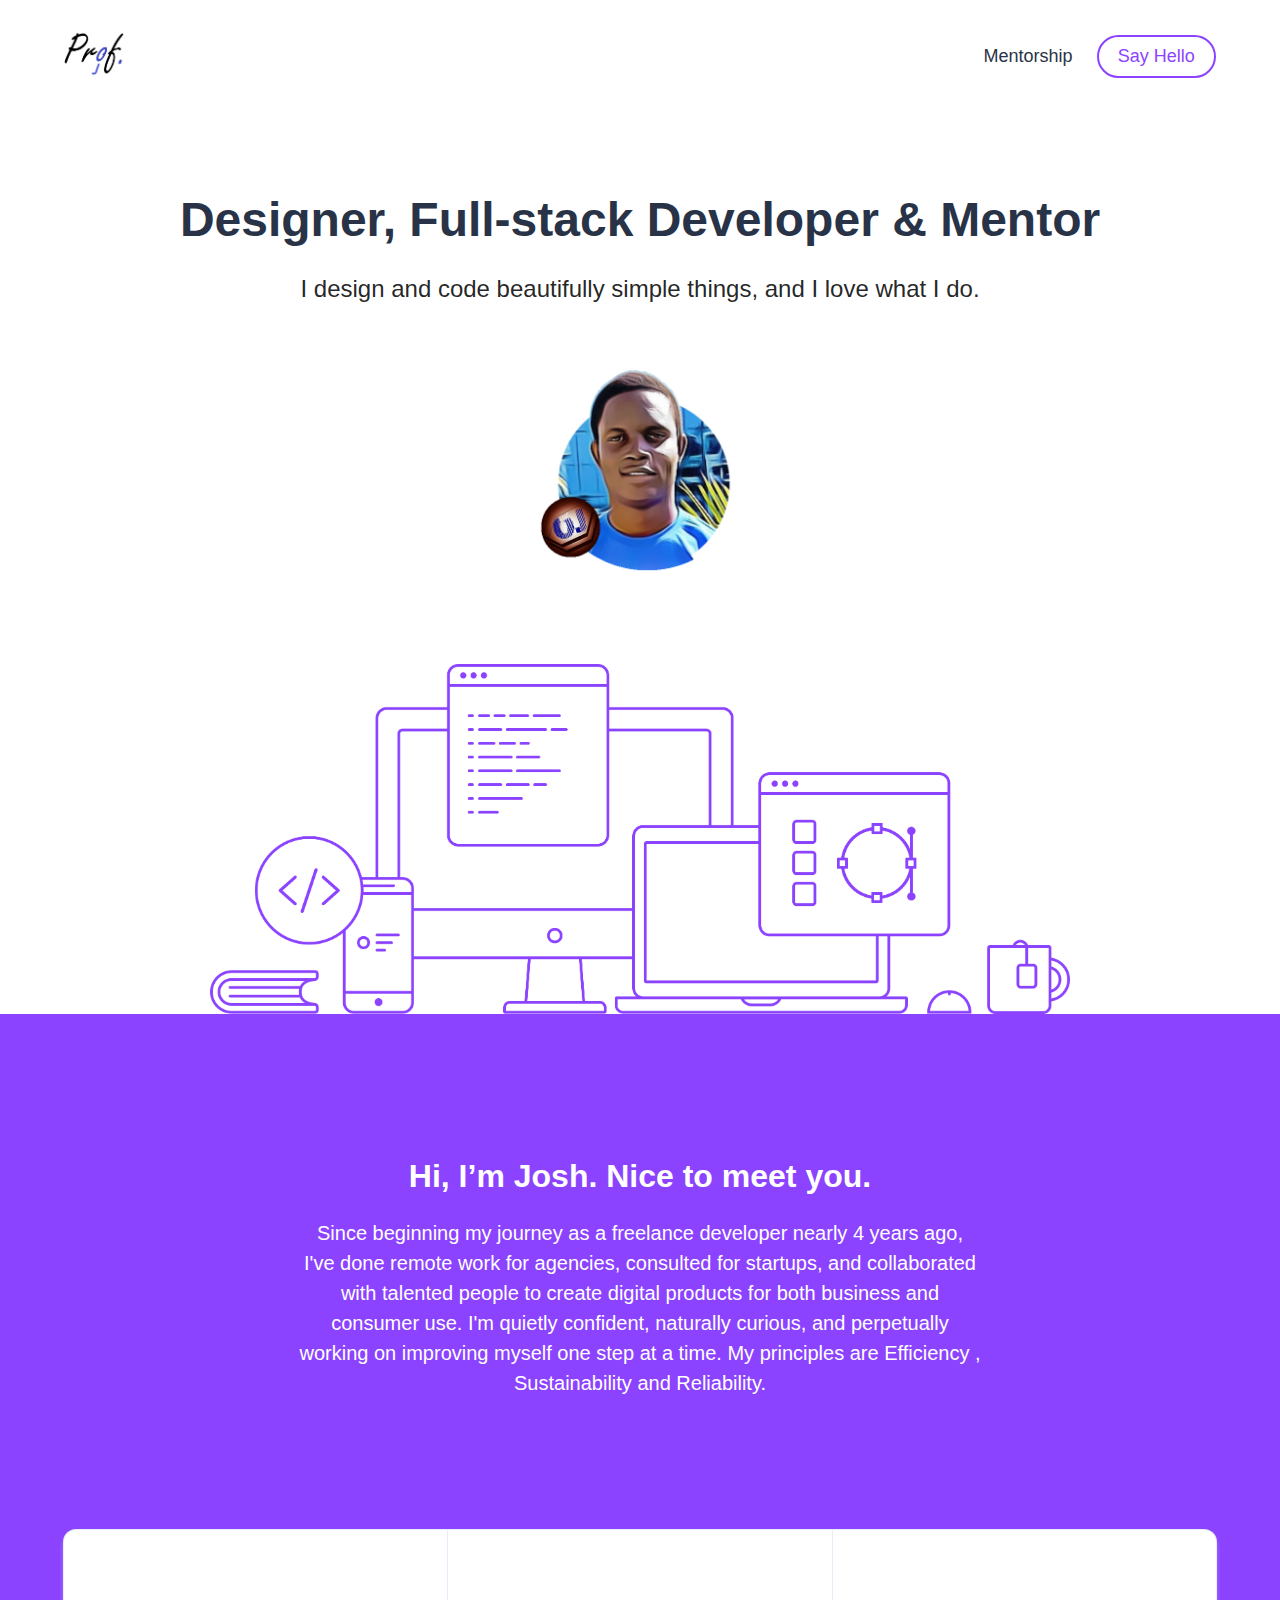
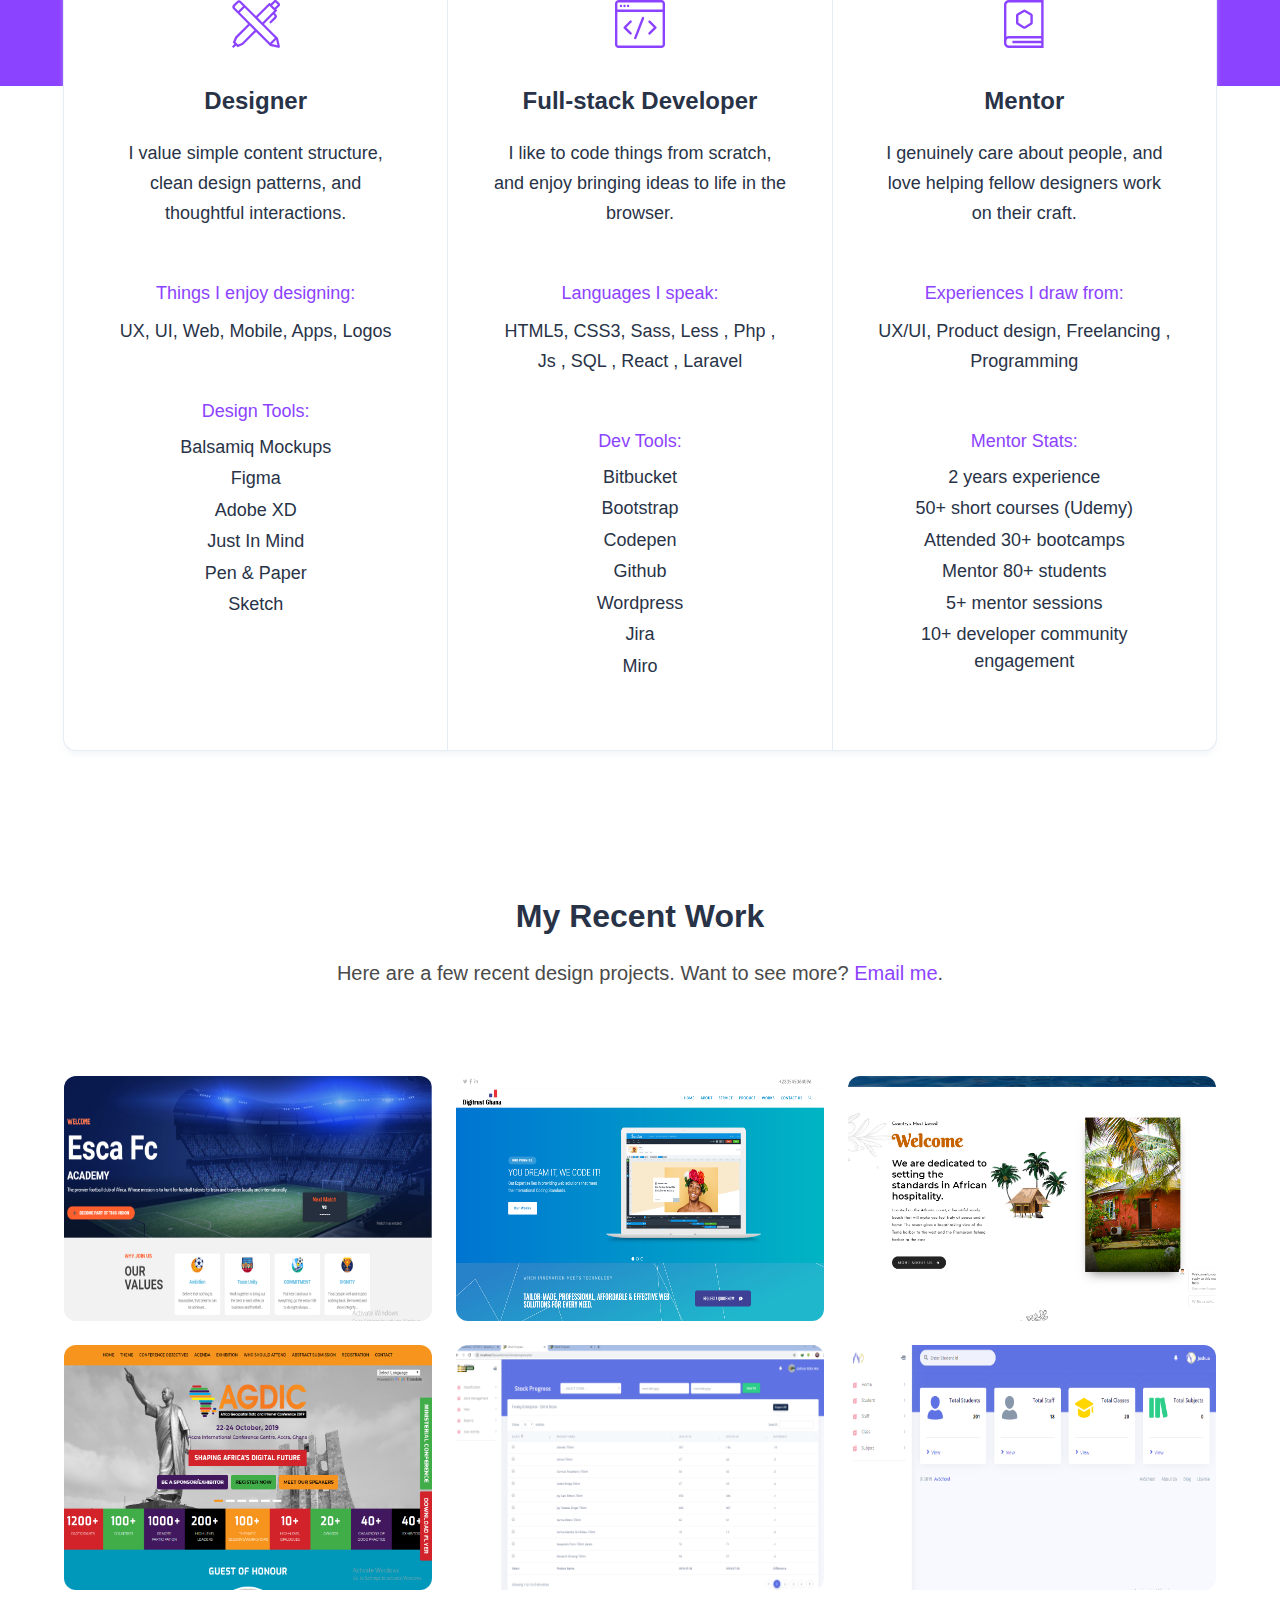
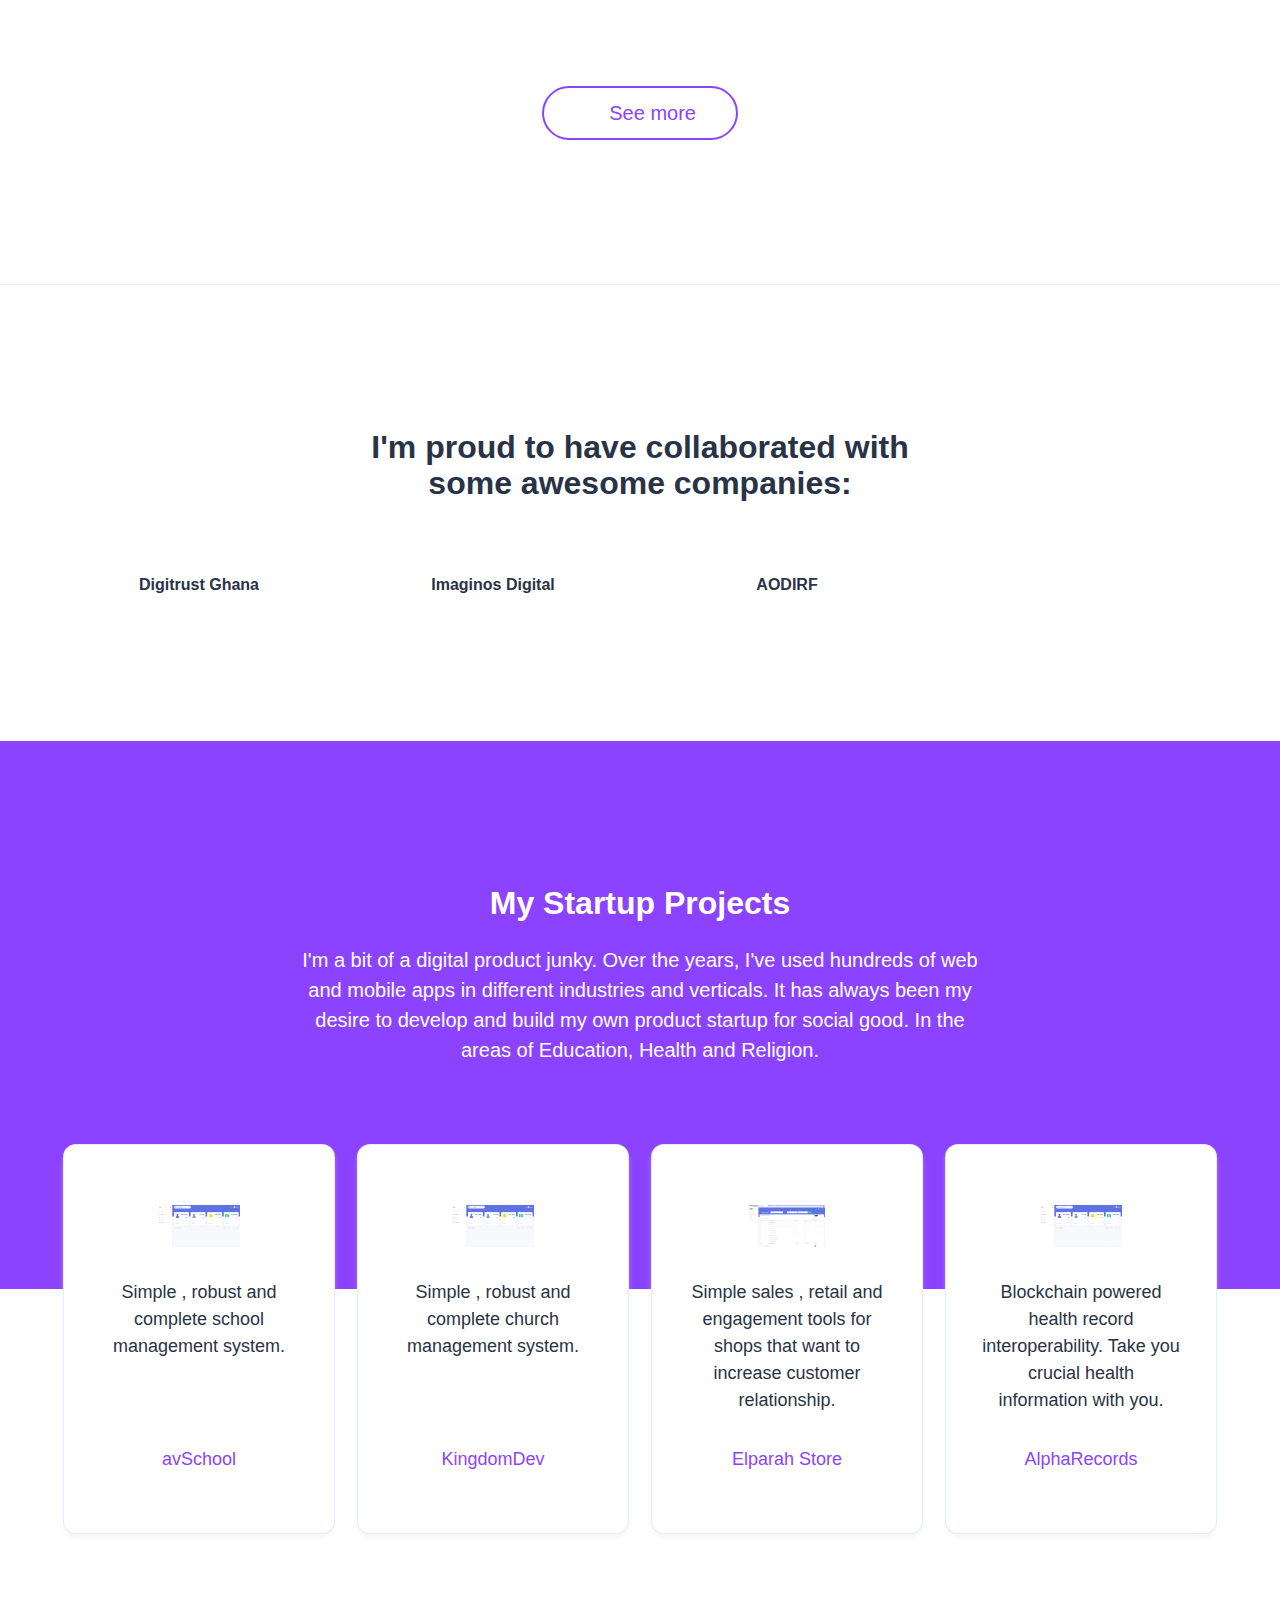
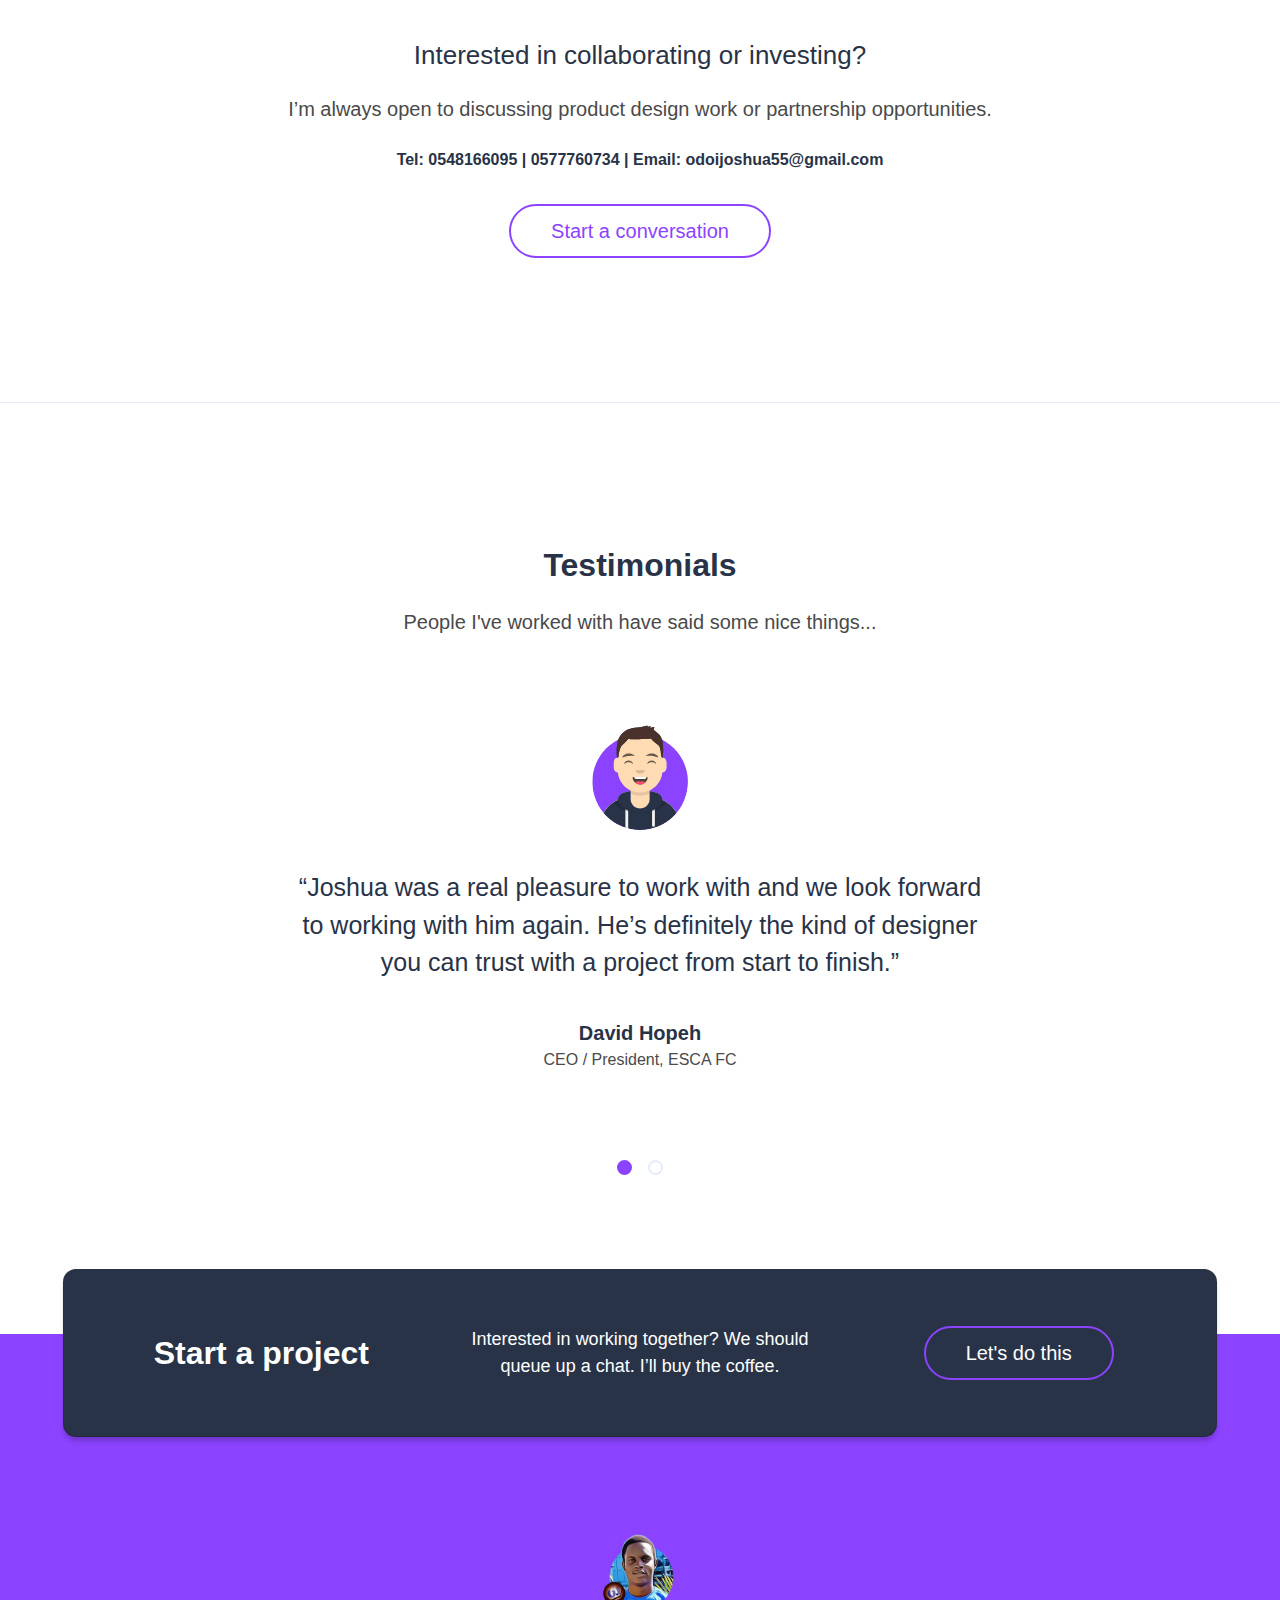
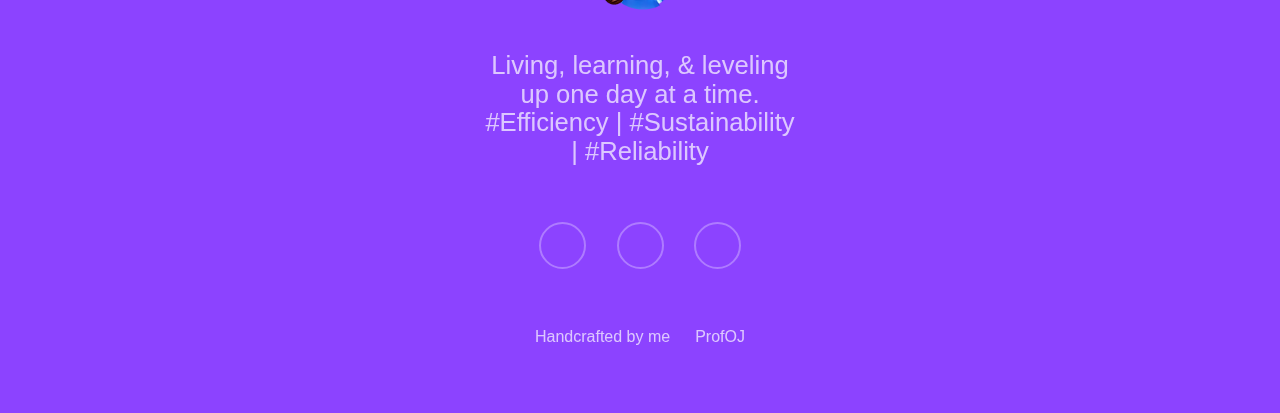
==== commit 48c51f40: "additions" ====
--- a/index.html
+++ b/index.html
@@ -255,7 +255,7 @@
             <div class="column">
               <h1 class="title is-spaced">Interested in collaborating or investing?</h1>
               <h2 class="subtitle is-size-5-desktop">I’m always open to discussing product design work or partnership opportunities.</h2>
-			  <h3>Tel: 0548166095 | Email: odoijoshua55@gmail.com </h3>
+			  <h3>Tel: 0548166095 | 0577760734 | Email: odoijoshua55@gmail.com </h3>
 			  <a class="button is-primary is-outlined is-rounded is-medium" href="startup-inquiry.html">Start a conversation</a>
             </div>
           </div>
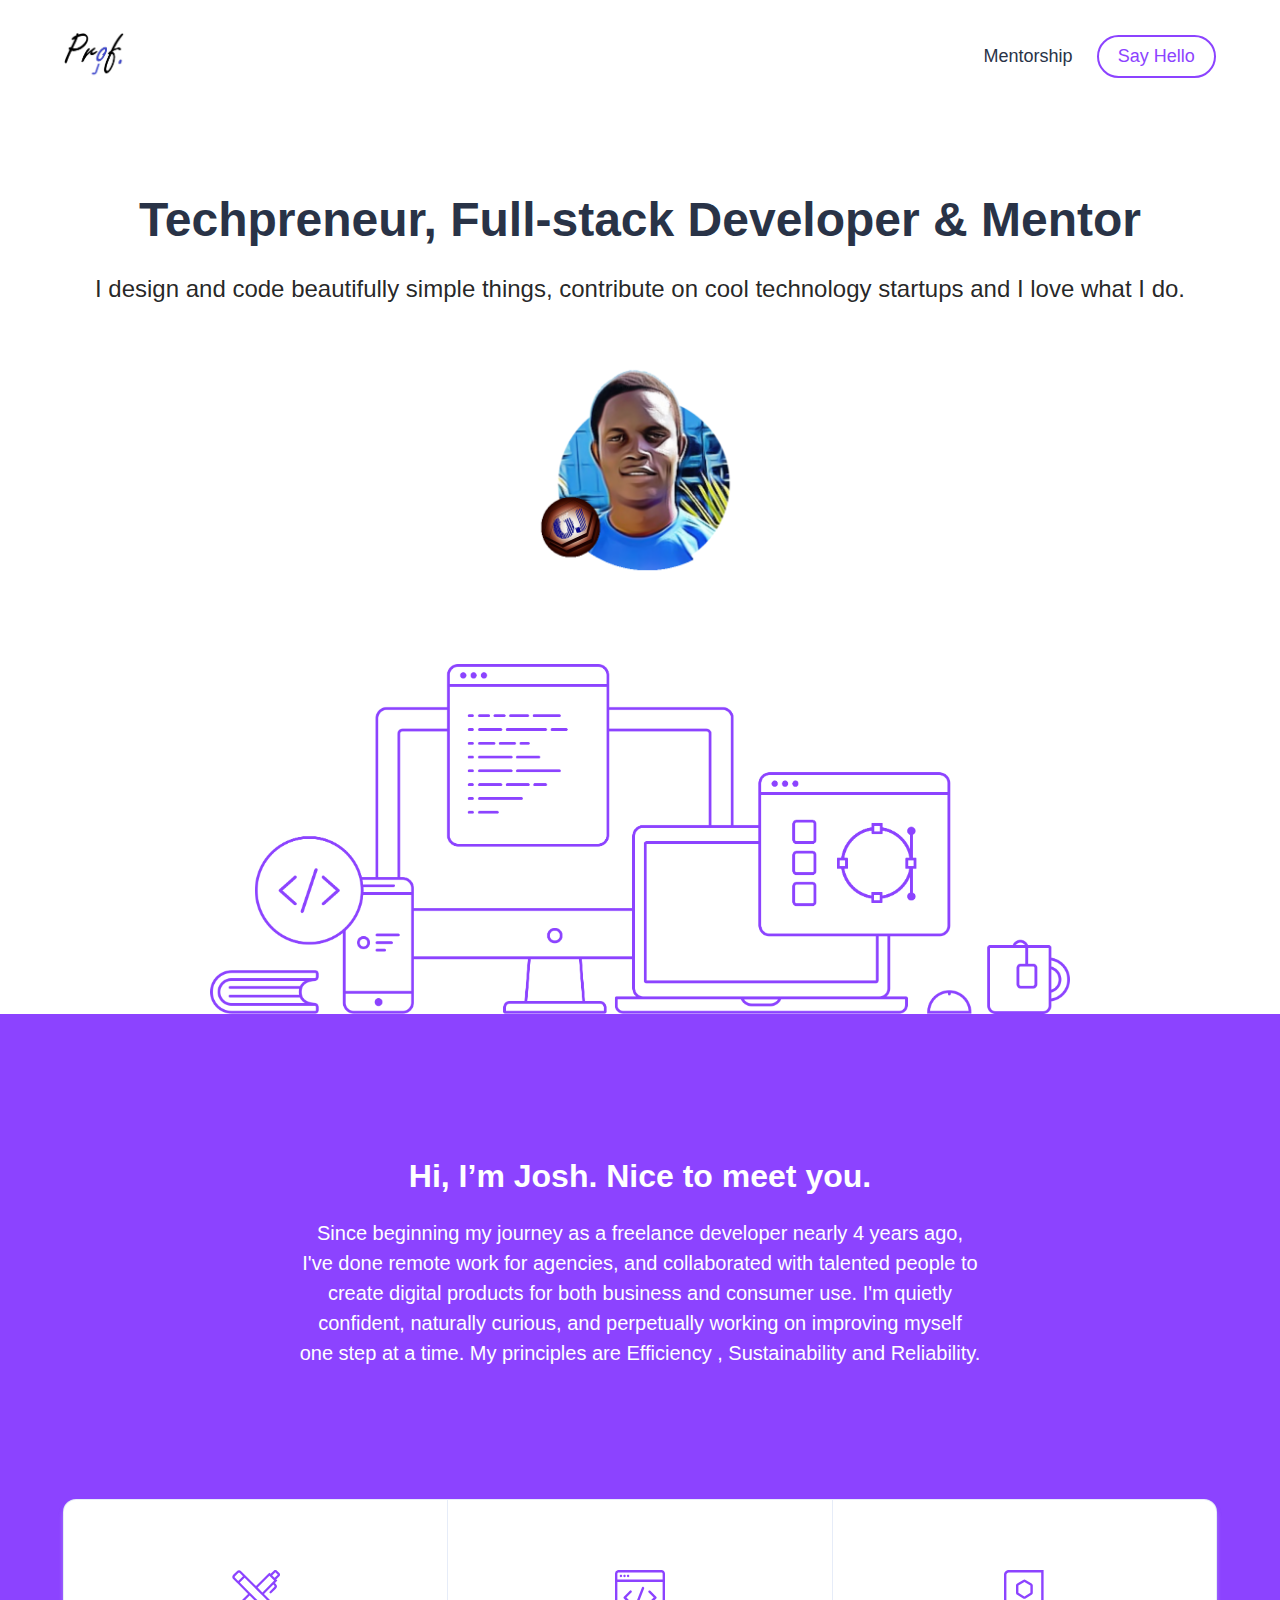
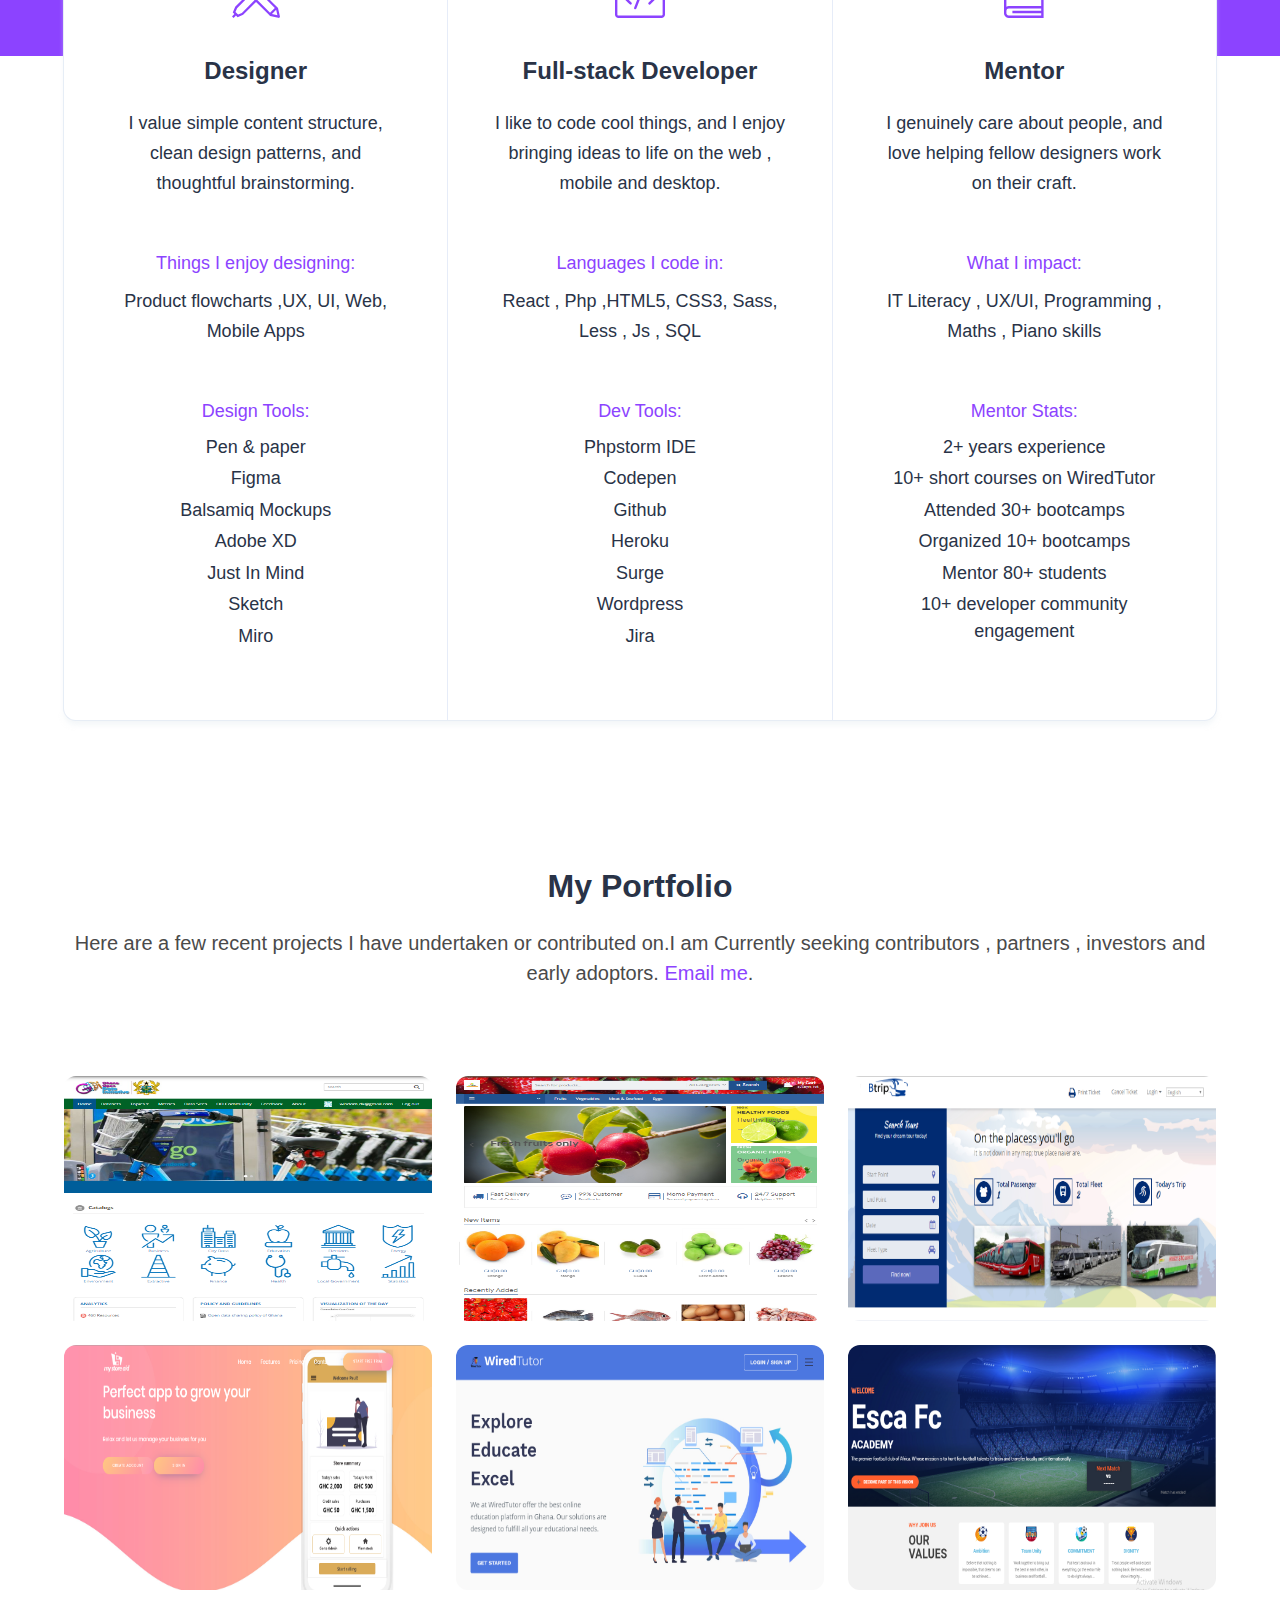
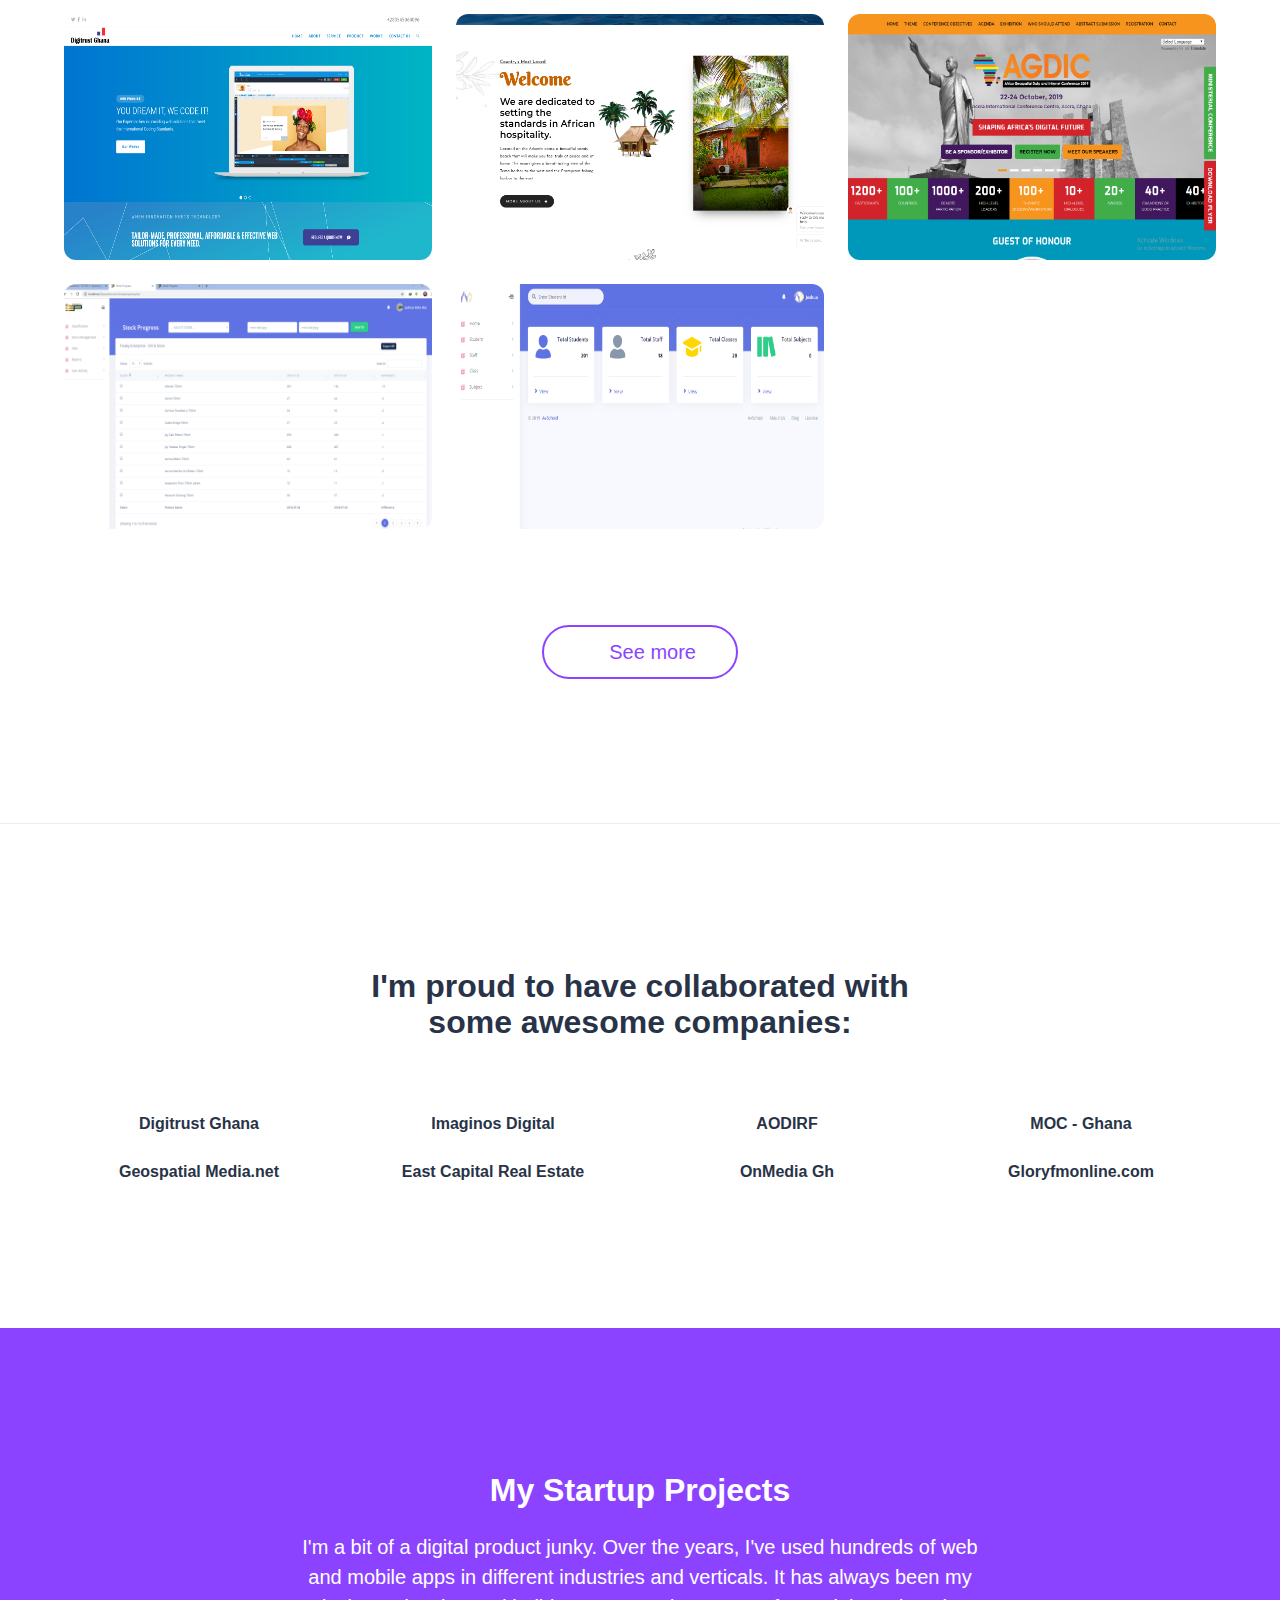
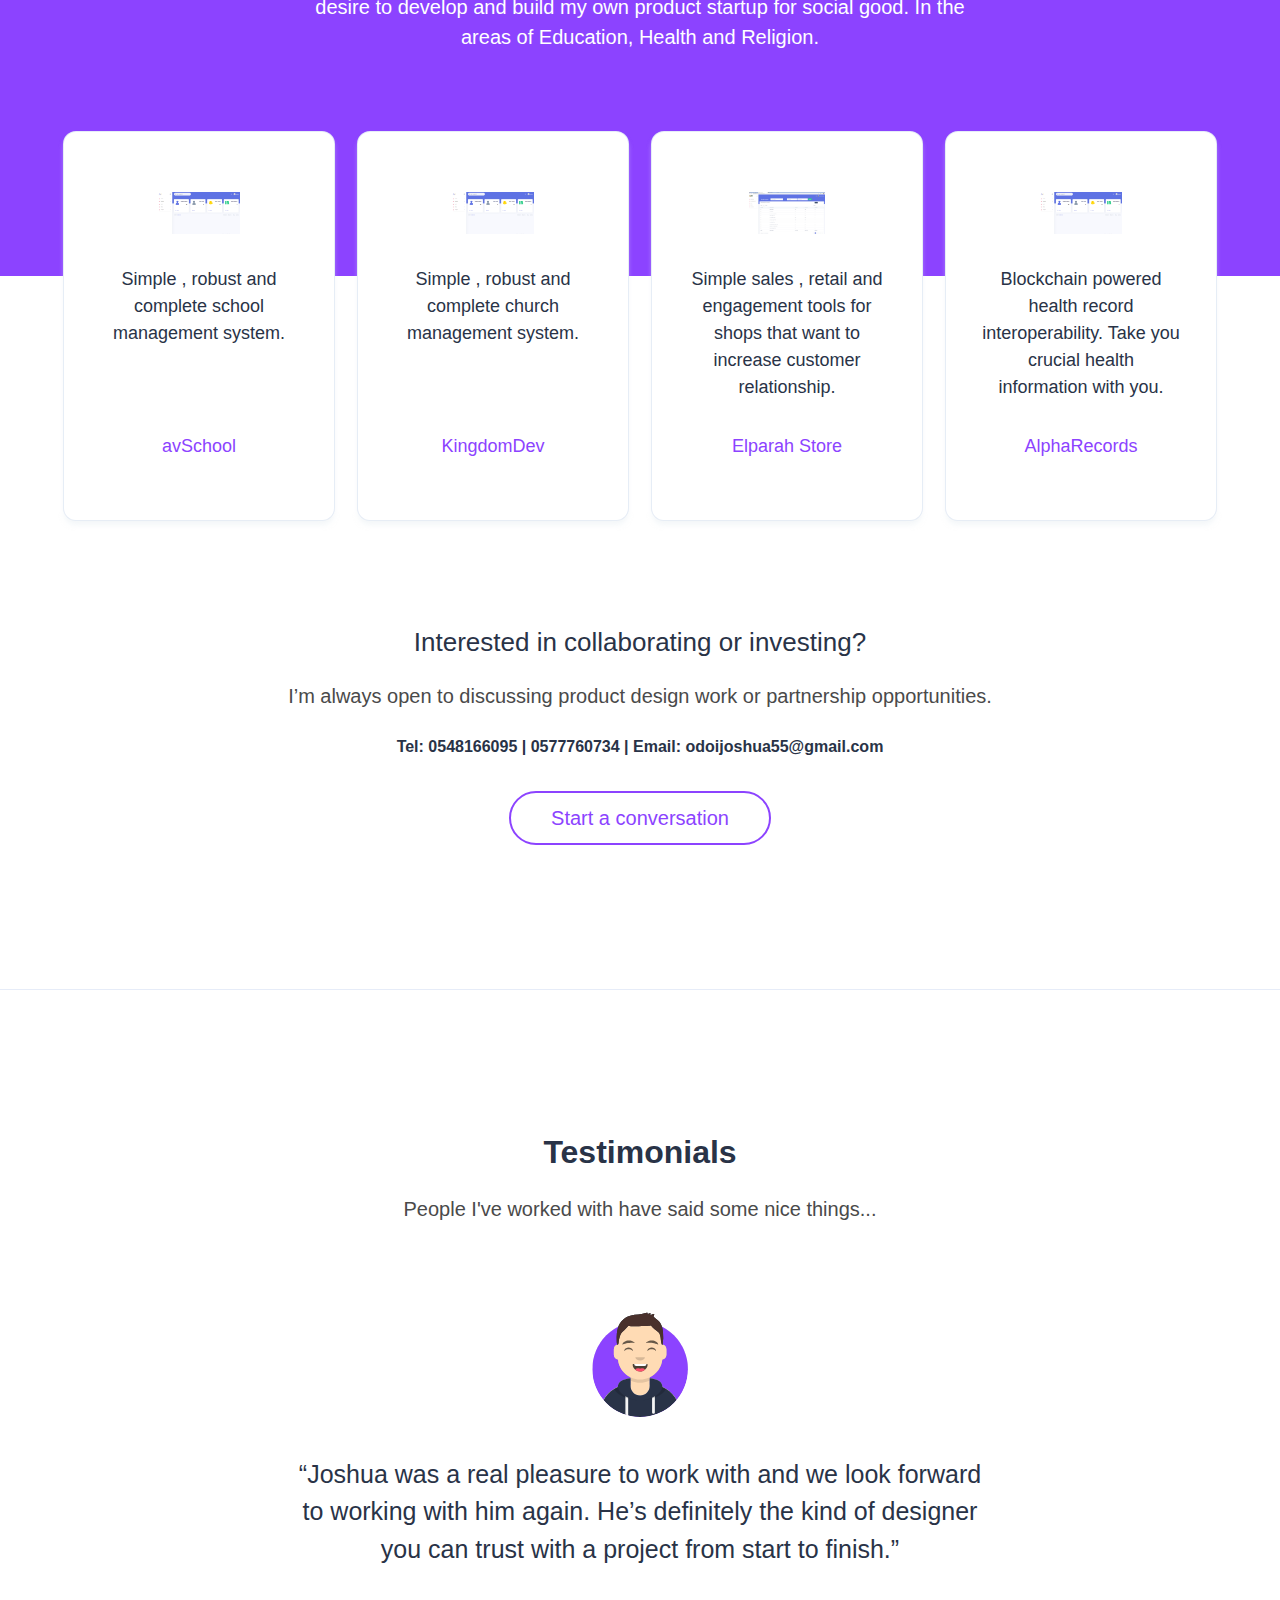
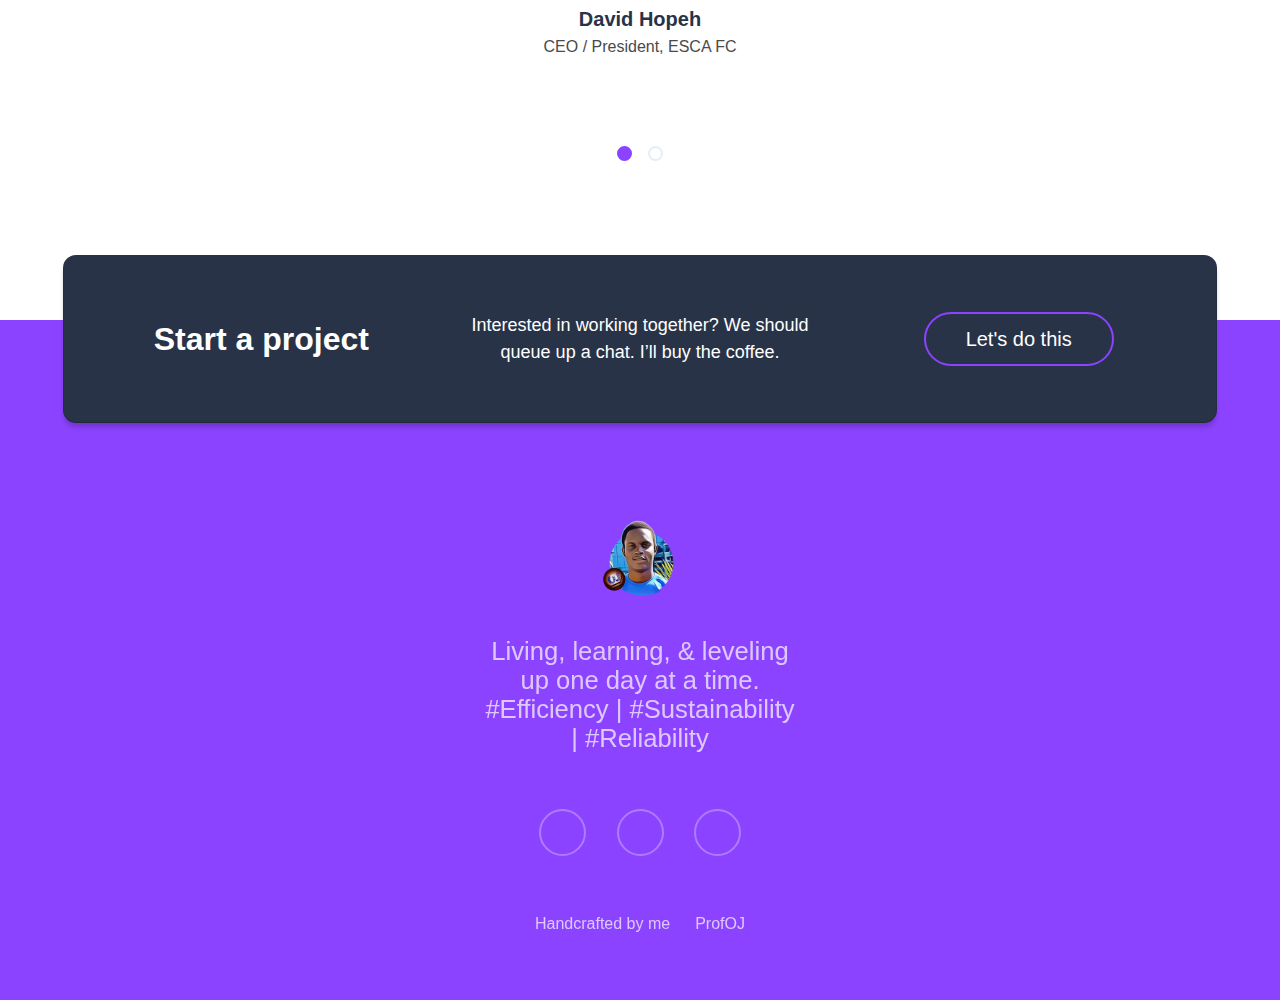
==== commit 4979bcd6: "updated" ====
--- a/index.html
+++ b/index.html
@@ -2,7 +2,7 @@
 <html>
 <meta http-equiv="content-type" content="text/html;charset=UTF-8" />
 <head>
-    <title>Joshua Odoi| Designer, Full-stack Developer , Enterpreneur &amp; Mentor
+    <title>Joshua Odoi| Techpreneur, Full-stack Developer , Enterpreneur &amp; Mentor
     </title>
     <meta charset="utf-8">
     <meta name="viewport" content="width=device-width, initial-scale=1">
@@ -10,8 +10,8 @@
     <meta property="og:title" content="Joshua Odoi">
     <meta name="author" content="Joshua Odoi">
     <meta property="og:locale" content="en_US">
-    <meta name="description" content="Designer, Full-stack Developer &amp; Mentor">
-    <meta property="og:description" content="Designer, Full-stack Developer &amp; Mentor">
+    <meta name="description" content="Techpreneur, Full-stack Developer &amp; Mentor">
+    <meta property="og:description" content="Techpreneur, Full-stack Developer &amp; Mentor">
     <link rel="canonical" href="index.html">
     <meta property="og:url" content="index.html">
     <meta property="og:site_name" content="Joshua Odoi">
@@ -20,17 +20,28 @@
     <meta name="twitter:site" content="@profoj">
     <meta name="twitter:creator" content="@profoj">
     <meta name="twitter:title" content="Joshua Odoi">
-    <meta name="twitter:description" content="Designer, Full-stack Developer &amp; Mentor. I design and code beautifully simple things, and I love what I do.">
+    <meta name="twitter:description" content="Techpreneur, Full-stack Developer &amp; Mentor. I design and code beautifully simple things, and I love what I do.">
     <meta name="twitter:image" content="img/og_thumbnail.png">
     <meta name="twitter:image:alt" content="Joshua Odoi">
     <link href="img/profoj.png" rel="shortcut icon" type="image/png">
     <link rel="stylesheet" href="css/main.css">
     <link href="../assets.calendly.com/assets/external/widget.css" rel="stylesheet">
     <script type="application/ld+json">
-      {"@context":"http://schema.org","@type":"Website","name":"Joshua Odoi","headline":"Joshua Odoi","author":{"@type":"Person","name":"Joshua Odoi"},"description":"Designer, Full-stack Developer &amp; Mentor","url":"http://profoj.github.io"}
+      {"@context":"http://schema.org","@type":"Website","name":"Joshua Odoi","headline":"Joshua Odoi","author":{"@type":"Person","name":"Joshua Odoi"},"description":"Techpreneur, Full-stack Developer &amp; Mentor","url":"http://profoj.github.io"}
       
     </script>
     <script src="../kit.fontawesome.com/9bdc906322.js"></script>
+	<style>
+		.portfolio-pills {
+			background: #8c43ff;
+			padding: 5px;
+			border-radius: 50px;
+		}
+		
+		.group {
+			color : #8c43ff ; 
+		}
+	</style>
   </head>
   <body>
     <nav class="navbar is-transparent" role="navigation" aria-label="main navigation">
@@ -49,8 +60,8 @@
         <div class="container">
           <div class="columns is-centered">
             <div class="column">
-              <h1 class="title is-spaced is-size-1-desktop is-size-2-tablet is-size-3-mobile">Designer, Full-stack Developer &amp; Mentor</h1>
-              <h2 class="subtitle is-size-4-desktop">I design and code beautifully simple things, and I love what I do.</h2><img class="avatar" src="img/profoj.png">
+              <h1 class="title is-spaced is-size-1-desktop is-size-2-tablet is-size-3-mobile">Techpreneur, Full-stack Developer &amp; Mentor</h1>
+              <h2 class="subtitle is-size-4-desktop">I design and code beautifully simple things, contribute on cool technology startups and I love what I do.</h2><img class="avatar" src="img/profoj.png">
             </div>
           </div>
         </div>
@@ -64,7 +75,7 @@
         <div class="columns is-centered">
           <div class="column is-three-fifths">
             <h1 class="title is-spaced is-size-3-desktop is-size-4-mobile">Hi, I’m Josh. Nice to meet you.</h1>
-            <h2 class="subtitle is-size-5-desktop">Since beginning my journey as a freelance developer nearly 4 years ago, I've done remote work for agencies, consulted for startups, and collaborated with talented people to create digital products for both business and consumer use. I'm quietly confident, naturally curious, and perpetually working on improving myself one step at a time. My principles are Efficiency , Sustainability and Reliability.</h2>
+            <h2 class="subtitle is-size-5-desktop">Since beginning my journey as a freelance developer nearly 4 years ago, I've done remote work for agencies, and collaborated with talented people to create digital products for both business and consumer use. I'm quietly confident, naturally curious, and perpetually working on improving myself one step at a time. My principles are Efficiency , Sustainability and Reliability.</h2>
           </div>
         </div>
       </div>
@@ -77,49 +88,50 @@
               <div class="column">
                 <figure class="image"><img class="is-skill-icon" src="img/icons/designer.svg"></figure>
                 <h1 class="title is-size-4 is-spaced">Designer</h1>
-                <p>I value simple content structure, clean design patterns, and thoughtful interactions.</p>
+                <p>I value simple content structure, clean design patterns, and thoughtful brainstorming.</p>
                 <p class="list-title has-text-primary has-text-weight-normal">Things I enjoy designing:</p>
-                <p>UX, UI, Web, Mobile, Apps, Logos</p>
+                <p>Product flowcharts ,UX, UI, Web, Mobile Apps</p>
                 <p class="list-title has-text-primary has-text-weight-normal">Design Tools:</p>
                 <ul>
-                  <li>Balsamiq Mockups</li>
-                  <li>Figma</li>
-                  <li>Adobe XD</li>
+				  <li>Pen &amp;  paper</li>
+				  <li>Figma</li>	
+                  <li>Balsamiq Mockups</li><li>Adobe XD</li>
                   <li>Just In Mind</li>
-                  <li>Pen &amp; Paper</li>
                   <li>Sketch</li>
+				  <li>Miro</li>
                 </ul>
               </div>
               <div class="column">
                 <figure class="image"><img class="is-skill-icon" src="img/icons/frontend.svg"></figure>
                 <h1 class="title is-size-4 is-spaced">Full-stack Developer</h1>
-                <p>I like to code things from scratch, and enjoy bringing ideas to life in the browser.</p>
-                <p class="list-title has-text-primary has-text-weight-normal">Languages I speak:</p>
-                <p>HTML5, CSS3, Sass, Less , Php , Js , SQL , React , Laravel</p>
+                <p>I like to code cool things, and I enjoy bringing ideas to life on the web , mobile and desktop.</p>
+                <p class="list-title has-text-primary has-text-weight-normal">Languages I code in:</p>
+                <p>React , Php ,HTML5, CSS3, Sass, Less , Js , SQL </p>
                 <p class="list-title has-text-primary has-text-weight-normal">Dev Tools:</p>
                 <ul>
-                  <li>Bitbucket</li>
-                  <li>Bootstrap</li>
+				  <li>Phpstorm IDE</li>
                   <li>Codepen</li>
                   <li>Github</li>
+				  <li>Heroku</li>
+				  <li>Surge</li>
 				  <li>Wordpress</li>
 				  <li>Jira</li>
-				  <li>Miro</li>
+				  
                 </ul>
               </div>
               <div class="column"> 
                 <figure class="image"><img class="is-skill-icon" src="img/icons/mentor.svg"></figure>
                 <h1 class="title is-size-4 is-spaced">Mentor</h1>
                 <p>I genuinely care about people, and love helping fellow designers work on their craft.</p>
-                <p class="list-title has-text-primary has-text-weight-normal">Experiences I draw from:</p>
-                <p>UX/UI, Product design, Freelancing , Programming</p>
+                <p class="list-title has-text-primary has-text-weight-normal">What I impact:</p>
+                <p>IT Literacy , UX/UI, Programming , Maths , Piano skills</p>
                 <p class="list-title has-text-primary has-text-weight-normal">Mentor Stats:</p>
                 <ul>
-                  <li>2 years experience</li>
-                  <li>50+ short courses (Udemy)</li>
+                  <li>2+ years experience</li>
+                  <li>10+ short courses on WiredTutor</li>
                   <li>Attended 30+ bootcamps</li>
+				  <li>Organized 10+ bootcamps</li>
                   <li>Mentor 80+ students</li>
-                  <li>5+ mentor sessions</li>
                   <li>10+ developer community engagement</li>
                 </ul>
               </div>
@@ -130,10 +142,99 @@
     </section>
     <section class="section projects is-medium is-white has-text-centered">
       <div class="container is-narrow">
-        <h1 class="title is-spaced is-size-3-desktop is-size-4-mobile">My Recent Work</h1>
-        <h2 class="subtitle is-size-5-desktop">Here are a few recent design projects. Want to see more? <a href="cdn-cgi/l/email-protection.html#7b161a0f0f3b0b1e151f1e1a0d140955181416">Email me</a>.</h2>
+        <h1 class="title is-spaced is-size-3-desktop is-size-4-mobile">My Portfolio</h1>
+        <h2 class="subtitle is-size-5-desktop">Here are a few recent projects I have undertaken or contributed on.I am Currently seeking contributors , partners , investors and early adoptors. <a href="mailto:odoijoshua55@gmail.com">Email me</a>.</h2>
         <div class="project-grid">  
           <div class="columns is-multiline is-mobile">
+			<div class="column is-12-mobile is-half-tablet is-one-third-desktop"> 
+              <figure class="image is-3by2"><img class="project-thumb" src="img/projects/godi.png">
+                <figcaption>
+                  <h1 class="title is-size-5 is-size-4-widescreen">Ghana Open Data Portal</h1>
+				  <p><span>Role : </span>Frontend developer & Systems Maintainer</p>
+				  <p><span>Tags : </span>
+				    <span class="portfolio-pills">Drupal</span>
+				    <span class="portfolio-pills">Php</span>
+					<span class="portfolio-pills">Html</span>	
+					<span class="portfolio-pills">OSM</span>					
+				  </p>
+				  <a class="button is-primary is-outlined is-rounded" href="https://data.gov.gh/" target="_blank"><span>Visit Website</span><span class="icon"><i class="fas fa-angle-right"></i></span></a>
+                </figcaption>
+                <div class="overlay"></div>
+              </figure>
+            </div>
+		    <div class="column is-12-mobile is-half-tablet is-one-third-desktop"> 
+              <figure class="image is-3by2"><img class="project-thumb" src="img/projects/ymarket.png">
+                <figcaption>
+				  <br />
+                  <h1 class="title is-size-5 is-size-4-widescreen">Yield Market</h1>
+				  <p><span>About: </span>Ecommerce platform with scheduling , loyalty program & Blockchain traceability.</p>
+				  <p><span>Role : </span>Lead developer</p>
+				  <p><span>Tags : </span>
+				    <span class="portfolio-pills">Blockchain</span>
+				    <span class="portfolio-pills">Php</span>
+					<span class="portfolio-pills">Jquery</span>	
+					<span class="portfolio-pills">Html & Css</span>					
+				  </p>
+				  <a class="button is-primary is-outlined is-rounded" href="http://yieldmarketgh.com/" target="_blank"><span>Visit Website</span><span class="icon"><i class="fas fa-angle-right"></i></span></a>
+                </figcaption>
+                <div class="overlay"></div>
+              </figure>
+            </div>
+			
+			<div class="column is-12-mobile is-half-tablet is-one-third-desktop"> 
+              <figure class="image is-3by2"><img class="project-thumb" src="img/projects/btrip.png">
+                <figcaption>
+				  <br />
+                  <h1 class="title is-size-5 is-size-4-widescreen">Btrip</h1>
+				  <p><span>About: </span>Bus booking system that supports seat transfer.</p>
+				  <p><span>Role : </span>Lead developer</p>
+				  <p><span>Tags : </span>
+				    <span class="portfolio-pills">Php (Codeigniter)</span>
+					<span class="portfolio-pills">Jquery</span>	
+					<span class="portfolio-pills">Html & Css</span>					
+				  </p>
+				  <a class="button is-primary is-outlined is-rounded" href="http://btripgh.com/" target="_blank"><span>Visit Website</span><span class="icon"><i class="fas fa-angle-right"></i></span></a>
+                </figcaption>
+                <div class="overlay"></div>
+              </figure>
+            </div>
+			
+			<div class="column is-12-mobile is-half-tablet is-one-third-desktop"> 
+              <figure class="image is-3by2"><img class="project-thumb" src="img/projects/mystoreaid.png">
+                <figcaption>
+				  <br />
+                  <h1 class="title is-size-5 is-size-4-widescreen">My Store Aid</h1>
+				  <p><span>About: </span>Offline POS app for wholesale and retailers .</p>
+				  <p><span>Role : </span>Frontend developer</p>
+				  <p><span>Tags : </span>
+				    <span class="portfolio-pills">React</span>
+				    <span class="portfolio-pills">Php</span>
+					<span class="portfolio-pills">Jquery</span>	
+					<span class="portfolio-pills">ML</span>					
+				  </p>
+				  <a class="button is-primary is-outlined is-rounded" href="https://mystoreaid.com//" target="_blank"><span>Visit Website</span><span class="icon"><i class="fas fa-angle-right"></i></span></a>
+                </figcaption>
+                <div class="overlay"></div>
+              </figure>
+            </div>
+			
+			<div class="column is-12-mobile is-half-tablet is-one-third-desktop"> 
+              <figure class="image is-3by2"><img class="project-thumb" src="img/projects/wiredtutor.png">
+                <figcaption>
+				  <br />
+                  <h1 class="title is-size-5 is-size-4-widescreen">WiredTutor</h1>
+				  <p><span>About: </span>E-learning platform, courses store , tutor booking.</p>
+				  <p><span>Role : </span>CTO , Lead Developer</p>
+				  <p><span>Tags : </span>
+				    <span class="portfolio-pills">React</span>
+				    <span class="portfolio-pills">Php (laravel)</span>
+					<span class="portfolio-pills">Jquery</span>				
+				  </p>
+				  <a class="button is-primary is-outlined is-rounded" href="https://wiredtutor.com" target="_blank"><span>Visit Website</span><span class="icon"><i class="fas fa-angle-right"></i></span></a>
+                </figcaption>
+                <div class="overlay"></div>
+              </figure>
+            </div>
             <div class="column is-12-mobile is-half-tablet is-one-third-desktop"> 
               <figure class="image is-3by2"><img class="project-thumb" src="img/projects/escafc.png">
                 <figcaption>
@@ -207,7 +308,21 @@
             <div class="column is-half-mobile is-one-quarter-tablet">
               <figure class="image is-2x1"><h3>AODIRF</h3></figure>
             </div>
-            
+			<div class="column is-half-mobile is-one-quarter-tablet">
+              <figure class="image is-2x1"><h3>MOC - Ghana</h3></figure>
+            </div>
+            <div class="column is-half-mobile is-one-quarter-tablet">
+              <figure class="image is-2x1"><h3>Geospatial Media.net</h3></figure>
+            </div>
+			<div class="column is-half-mobile is-one-quarter-tablet">
+              <figure class="image is-2x1"><h3>East Capital Real Estate</h3></figure>
+            </div>
+			<div class="column is-half-mobile is-one-quarter-tablet">
+              <figure class="image is-2x1"><h3>OnMedia Gh</h3></figure>
+            </div>
+			<div class="column is-half-mobile is-one-quarter-tablet">
+              <figure class="image is-2x1"><h3>Gloryfmonline.com</h3></figure>
+            </div>
             
             
           </div>
--- a/css/main.css
+++ b/css/main.css
@@ -1,3 +1,3 @@
-@import url("../../use.typekit.net/ojv4ekx.css");/*! bulma.io v0.7.4 | MIT License | github.com/jgthms/bulma */@keyframes spinAround{from{transform:rotate(0deg)}to{transform:rotate(359deg)}}.delete,.modal-close,.is-unselectable,.button,.file,.breadcrumb,.pagination-previous,.pagination-next,.pagination-link,.pagination-ellipsis,.tabs{-webkit-touch-callout:none;-webkit-user-select:none;-moz-user-select:none;-ms-user-select:none;user-select:none}.select:not(.is-multiple):not(.is-loading)::after,.navbar-link:not(.is-arrowless)::after{border:3px solid rgba(0,0,0,0);border-radius:2px;border-right:0;border-top:0;content:" ";display:block;height:0.625em;margin-top:-0.4375em;pointer-events:none;position:absolute;top:50%;transform:rotate(-45deg);transform-origin:center;width:0.625em}.box:not(:last-child),.content:not(:last-child),.notification:not(:last-child),.progress:not(:last-child),.table:not(:last-child),.table-container:not(:last-child),.title:not(:last-child),.subtitle:not(:last-child),.block:not(:last-child),.highlight:not(:last-child),.breadcrumb:not(:last-child),.level:not(:last-child),.list:not(:last-child),.message:not(:last-child),.tabs:not(:last-child){margin-bottom:1.5rem}.delete,.modal-close{-moz-appearance:none;-webkit-appearance:none;background-color:rgba(10,10,10,0.2);border:none;border-radius:290486px;cursor:pointer;pointer-events:auto;display:inline-block;flex-grow:0;flex-shrink:0;font-size:0;height:20px;max-height:20px;max-width:20px;min-height:20px;min-width:20px;outline:none;position:relative;vertical-align:top;width:20px}.delete::before,.modal-close::before,.delete::after,.modal-close::after{background-color:#fff;content:"";display:block;left:50%;position:absolute;top:50%;transform:translateX(-50%) translateY(-50%) rotate(45deg);transform-origin:center center}.delete::before,.modal-close::before{height:2px;width:50%}.delete::after,.modal-close::after{height:50%;width:2px}.delete:hover,.modal-close:hover,.delete:focus,.modal-close:focus{background-color:rgba(10,10,10,0.3)}.delete:active,.modal-close:active{background-color:rgba(10,10,10,0.4)}.is-small.delete,.is-small.modal-close{height:16px;max-height:16px;max-width:16px;min-height:16px;min-width:16px;width:16px}.is-medium.delete,.is-medium.modal-close{height:24px;max-height:24px;max-width:24px;min-height:24px;min-width:24px;width:24px}.is-large.delete,.is-large.modal-close{height:32px;max-height:32px;max-width:32px;min-height:32px;min-width:32px;width:32px}.button.is-loading::after,.select.is-loading::after,.control.is-loading::after,.loader{animation:spinAround 500ms infinite linear;border:2px solid #dbdbdb;border-radius:290486px;border-right-color:transparent;border-top-color:transparent;content:"";display:block;height:1em;position:relative;width:1em}.is-overlay,.image.is-square img,.image.is-square .has-ratio,.image.is-1by1 img,.image.is-1by1 .has-ratio,.image.is-5by4 img,.image.is-5by4 .has-ratio,.image.is-4by3 img,.image.is-4by3 .has-ratio,.image.is-3by2 img,.image.is-3by2 .has-ratio,.image.is-5by3 img,.image.is-5by3 .has-ratio,.image.is-16by9 img,.image.is-16by9 .has-ratio,.image.is-2by1 img,.image.is-2by1 .has-ratio,.image.is-3by1 img,.image.is-3by1 .has-ratio,.image.is-4by5 img,.image.is-4by5 .has-ratio,.image.is-3by4 img,.image.is-3by4 .has-ratio,.image.is-2by3 img,.image.is-2by3 .has-ratio,.image.is-3by5 img,.image.is-3by5 .has-ratio,.image.is-9by16 img,.image.is-9by16 .has-ratio,.image.is-1by2 img,.image.is-1by2 .has-ratio,.image.is-1by3 img,.image.is-1by3 .has-ratio,.modal,.modal-background,.hero-video{bottom:0;left:0;position:absolute;right:0;top:0}.button,.input,.textarea,.select select,.file-cta,.file-name,.pagination-previous,.pagination-next,.pagination-link,.pagination-ellipsis{-moz-appearance:none;-webkit-appearance:none;align-items:center;border:1px solid transparent;border-radius:4px;box-shadow:none;display:inline-flex;font-size:1rem;height:2.25em;justify-content:flex-start;line-height:1.5;padding-bottom:calc(0.375em - 1px);padding-left:calc(0.625em - 1px);padding-right:calc(0.625em - 1px);padding-top:calc(0.375em - 1px);position:relative;vertical-align:top}.button:focus,.input:focus,.textarea:focus,.select select:focus,.file-cta:focus,.file-name:focus,.pagination-previous:focus,.pagination-next:focus,.pagination-link:focus,.pagination-ellipsis:focus,.is-focused.button,.is-focused.input,.is-focused.textarea,.select select.is-focused,.is-focused.file-cta,.is-focused.file-name,.is-focused.pagination-previous,.is-focused.pagination-next,.is-focused.pagination-link,.is-focused.pagination-ellipsis,.button:active,.input:active,.textarea:active,.select select:active,.file-cta:active,.file-name:active,.pagination-previous:active,.pagination-next:active,.pagination-link:active,.pagination-ellipsis:active,.is-active.button,.is-active.input,.is-active.textarea,.select select.is-active,.is-active.file-cta,.is-active.file-name,.is-active.pagination-previous,.is-active.pagination-next,.is-active.pagination-link,.is-active.pagination-ellipsis{outline:none}.button[disabled],.input[disabled],.textarea[disabled],.select select[disabled],.file-cta[disabled],.file-name[disabled],.pagination-previous[disabled],.pagination-next[disabled],.pagination-link[disabled],.pagination-ellipsis[disabled],fieldset[disabled] .button,fieldset[disabled] .input,fieldset[disabled] .textarea,fieldset[disabled] .select select,.select fieldset[disabled] select,fieldset[disabled] .file-cta,fieldset[disabled] .file-name,fieldset[disabled] .pagination-previous,fieldset[disabled] .pagination-next,fieldset[disabled] .pagination-link,fieldset[disabled] .pagination-ellipsis{cursor:not-allowed}/*! minireset.css v0.0.4 | MIT License | github.com/jgthms/minireset.css */html,body,p,ol,ul,li,dl,dt,dd,blockquote,figure,fieldset,legend,textarea,pre,iframe,hr,h1,h2,h3,h4,h5,h6{margin:0;padding:0}h1,h2,h3,h4,h5,h6{font-size:100%;font-weight:normal}ul{list-style:none}button,input,select,textarea{margin:0}html{box-sizing:border-box}*,*::before,*::after{box-sizing:inherit}img,embed,iframe,object,video{height:auto;max-width:100%}audio{max-width:100%}iframe{border:0}table{border-collapse:collapse;border-spacing:0}td,th{padding:0;text-align:left}html{background-color:#fff;font-size:16px;-moz-osx-font-smoothing:grayscale;-webkit-font-smoothing:antialiased;min-width:300px;overflow-x:hidden;overflow-y:scroll;text-rendering:optimizeLegibility;text-size-adjust:100%}article,aside,figure,footer,header,hgroup,section{display:block}body,button,input,select,textarea{font-family:"europa",sans-serif}code,pre{-moz-osx-font-smoothing:auto;-webkit-font-smoothing:auto;font-family:monospace}body{color:#293347;font-size:1rem;font-weight:300;line-height:1.5}a{color:#3273dc;cursor:pointer;text-decoration:none}a strong{color:currentColor}a:hover{color:#363636}code{background-color:#f5f5f5;color:#ff3860;font-size:.875em;font-weight:normal;padding:0.25em 0.5em 0.25em}hr{background-color:#f5f5f5;border:none;display:block;height:2px;margin:1.5rem 0}img{height:auto;max-width:100%}input[type="checkbox"],input[type="radio"]{vertical-align:baseline}small{font-size:0.875em}span{font-style:inherit;font-weight:inherit}strong{color:#363636;font-weight:700}fieldset{border:none}pre{-webkit-overflow-scrolling:touch;background-color:#f5f5f5;color:#293347;font-size:0.875em;overflow-x:auto;padding:1.25rem 1.5rem;white-space:pre;word-wrap:normal}pre code{background-color:transparent;color:currentColor;font-size:1em;padding:0}table td,table th{text-align:left;vertical-align:top}table th{color:#363636}.is-clearfix::after{clear:both;content:" ";display:table}.is-pulled-left{float:left !important}.is-pulled-right{float:right !important}.is-clipped{overflow:hidden !important}.is-size-1{font-size:3rem !important}.is-size-2{font-size:2.5rem !important}.is-size-3{font-size:2rem !important}.is-size-4{font-size:1.5rem !important}.is-size-5{font-size:1.25rem !important}.is-size-6{font-size:1rem !important}.is-size-7{font-size:.75rem !important}@media screen and (max-width: 768px){.is-size-1-mobile{font-size:3rem !important}.is-size-2-mobile{font-size:2.5rem !important}.is-size-3-mobile{font-size:2rem !important}.is-size-4-mobile{font-size:1.5rem !important}.is-size-5-mobile{font-size:1.25rem !important}.is-size-6-mobile{font-size:1rem !important}.is-size-7-mobile{font-size:.75rem !important}}@media screen and (min-width: 769px), print{.is-size-1-tablet{font-size:3rem !important}.is-size-2-tablet{font-size:2.5rem !important}.is-size-3-tablet{font-size:2rem !important}.is-size-4-tablet{font-size:1.5rem !important}.is-size-5-tablet{font-size:1.25rem !important}.is-size-6-tablet{font-size:1rem !important}.is-size-7-tablet{font-size:.75rem !important}}@media screen and (max-width: 1087px){.is-size-1-touch{font-size:3rem !important}.is-size-2-touch{font-size:2.5rem !important}.is-size-3-touch{font-size:2rem !important}.is-size-4-touch{font-size:1.5rem !important}.is-size-5-touch{font-size:1.25rem !important}.is-size-6-touch{font-size:1rem !important}.is-size-7-touch{font-size:.75rem !important}}@media screen and (min-width: 1088px){.is-size-1-desktop{font-size:3rem !important}.is-size-2-desktop{font-size:2.5rem !important}.is-size-3-desktop{font-size:2rem !important}.is-size-4-desktop{font-size:1.5rem !important}.is-size-5-desktop{font-size:1.25rem !important}.is-size-6-desktop{font-size:1rem !important}.is-size-7-desktop{font-size:.75rem !important}}@media screen and (min-width: 1280px){.is-size-1-widescreen{font-size:3rem !important}.is-size-2-widescreen{font-size:2.5rem !important}.is-size-3-widescreen{font-size:2rem !important}.is-size-4-widescreen{font-size:1.5rem !important}.is-size-5-widescreen{font-size:1.25rem !important}.is-size-6-widescreen{font-size:1rem !important}.is-size-7-widescreen{font-size:.75rem !important}}@media screen and (min-width: 1472px){.is-size-1-fullhd{font-size:3rem !important}.is-size-2-fullhd{font-size:2.5rem !important}.is-size-3-fullhd{font-size:2rem !important}.is-size-4-fullhd{font-size:1.5rem !important}.is-size-5-fullhd{font-size:1.25rem !important}.is-size-6-fullhd{font-size:1rem !important}.is-size-7-fullhd{font-size:.75rem !important}}.has-text-centered{text-align:center !important}.has-text-justified{text-align:justify !important}.has-text-left{text-align:left !important}.has-text-right{text-align:right !important}@media screen and (max-width: 768px){.has-text-centered-mobile{text-align:center !important}}@media screen and (min-width: 769px), print{.has-text-centered-tablet{text-align:center !important}}@media screen and (min-width: 769px) and (max-width: 1087px){.has-text-centered-tablet-only{text-align:center !important}}@media screen and (max-width: 1087px){.has-text-centered-touch{text-align:center !important}}@media screen and (min-width: 1088px){.has-text-centered-desktop{text-align:center !important}}@media screen and (min-width: 1088px) and (max-width: 1279px){.has-text-centered-desktop-only{text-align:center !important}}@media screen and (min-width: 1280px){.has-text-centered-widescreen{text-align:center !important}}@media screen and (min-width: 1280px) and (max-width: 1471px){.has-text-centered-widescreen-only{text-align:center !important}}@media screen and (min-width: 1472px){.has-text-centered-fullhd{text-align:center !important}}@media screen and (max-width: 768px){.has-text-justified-mobile{text-align:justify !important}}@media screen and (min-width: 769px), print{.has-text-justified-tablet{text-align:justify !important}}@media screen and (min-width: 769px) and (max-width: 1087px){.has-text-justified-tablet-only{text-align:justify !important}}@media screen and (max-width: 1087px){.has-text-justified-touch{text-align:justify !important}}@media screen and (min-width: 1088px){.has-text-justified-desktop{text-align:justify !important}}@media screen and (min-width: 1088px) and (max-width: 1279px){.has-text-justified-desktop-only{text-align:justify !important}}@media screen and (min-width: 1280px){.has-text-justified-widescreen{text-align:justify !important}}@media screen and (min-width: 1280px) and (max-width: 1471px){.has-text-justified-widescreen-only{text-align:justify !important}}@media screen and (min-width: 1472px){.has-text-justified-fullhd{text-align:justify !important}}@media screen and (max-width: 768px){.has-text-left-mobile{text-align:left !important}}@media screen and (min-width: 769px), print{.has-text-left-tablet{text-align:left !important}}@media screen and (min-width: 769px) and (max-width: 1087px){.has-text-left-tablet-only{text-align:left !important}}@media screen and (max-width: 1087px){.has-text-left-touch{text-align:left !important}}@media screen and (min-width: 1088px){.has-text-left-desktop{text-align:left !important}}@media screen and (min-width: 1088px) and (max-width: 1279px){.has-text-left-desktop-only{text-align:left !important}}@media screen and (min-width: 1280px){.has-text-left-widescreen{text-align:left !important}}@media screen and (min-width: 1280px) and (max-width: 1471px){.has-text-left-widescreen-only{text-align:left !important}}@media screen and (min-width: 1472px){.has-text-left-fullhd{text-align:left !important}}@media screen and (max-width: 768px){.has-text-right-mobile{text-align:right !important}}@media screen and (min-width: 769px), print{.has-text-right-tablet{text-align:right !important}}@media screen and (min-width: 769px) and (max-width: 1087px){.has-text-right-tablet-only{text-align:right !important}}@media screen and (max-width: 1087px){.has-text-right-touch{text-align:right !important}}@media screen and (min-width: 1088px){.has-text-right-desktop{text-align:right !important}}@media screen and (min-width: 1088px) and (max-width: 1279px){.has-text-right-desktop-only{text-align:right !important}}@media screen and (min-width: 1280px){.has-text-right-widescreen{text-align:right !important}}@media screen and (min-width: 1280px) and (max-width: 1471px){.has-text-right-widescreen-only{text-align:right !important}}@media screen and (min-width: 1472px){.has-text-right-fullhd{text-align:right !important}}.is-capitalized{text-transform:capitalize !important}.is-lowercase{text-transform:lowercase !important}.is-uppercase{text-transform:uppercase !important}.is-italic{font-style:italic !important}.has-text-white{color:#fff !important}a.has-text-white:hover,a.has-text-white:focus{color:#e6e6e6 !important}.has-background-white{background-color:#fff !important}.has-text-black{color:#0a0a0a !important}a.has-text-black:hover,a.has-text-black:focus{color:#000 !important}.has-background-black{background-color:#0a0a0a !important}.has-text-light{color:#f5f5f5 !important}a.has-text-light:hover,a.has-text-light:focus{color:#dbdbdb !important}.has-background-light{background-color:#f5f5f5 !important}.has-text-dark{color:#293347 !important}a.has-text-dark:hover,a.has-text-dark:focus{color:#161c27 !important}.has-background-dark{background-color:#293347 !important}.has-text-primary{color:#8C43FF !important}a.has-text-primary:hover,a.has-text-primary:focus{color:#6d10ff !important}.has-background-primary{background-color:#8C43FF !important}.has-text-link{color:#3273dc !important}a.has-text-link:hover,a.has-text-link:focus{color:#205bbc !important}.has-background-link{background-color:#3273dc !important}.has-text-info{color:#209cee !important}a.has-text-info:hover,a.has-text-info:focus{color:#0f81cc !important}.has-background-info{background-color:#209cee !important}.has-text-success{color:#23d160 !important}a.has-text-success:hover,a.has-text-success:focus{color:#1ca64c !important}.has-background-success{background-color:#23d160 !important}.has-text-warning{color:#ffdd57 !important}a.has-text-warning:hover,a.has-text-warning:focus{color:#ffd324 !important}.has-background-warning{background-color:#ffdd57 !important}.has-text-danger{color:#ff3860 !important}a.has-text-danger:hover,a.has-text-danger:focus{color:#ff0537 !important}.has-background-danger{background-color:#ff3860 !important}.has-text-black-bis{color:#121212 !important}.has-background-black-bis{background-color:#121212 !important}.has-text-black-ter{color:#242424 !important}.has-background-black-ter{background-color:#242424 !important}.has-text-grey-darker{color:#363636 !important}.has-background-grey-darker{background-color:#363636 !important}.has-text-grey-dark{color:#4a4a4a !important}.has-background-grey-dark{background-color:#4a4a4a !important}.has-text-grey{color:#7a7a7a !important}.has-background-grey{background-color:#7a7a7a !important}.has-text-grey-light{color:#b5b5b5 !important}.has-background-grey-light{background-color:#b5b5b5 !important}.has-text-grey-lighter{color:#dbdbdb !important}.has-background-grey-lighter{background-color:#dbdbdb !important}.has-text-white-ter{color:#f5f5f5 !important}.has-background-white-ter{background-color:#f5f5f5 !important}.has-text-white-bis{color:#fafafa !important}.has-background-white-bis{background-color:#fafafa !important}.has-text-weight-light{font-weight:300 !important}.has-text-weight-normal{font-weight:400 !important}.has-text-weight-semibold{font-weight:600 !important}.has-text-weight-bold{font-weight:700 !important}.is-family-primary{font-family:BlinkMacSystemFont,-apple-system,"Segoe UI","Roboto","Oxygen","Ubuntu","Cantarell","Fira Sans","Droid Sans","Helvetica Neue","Helvetica","Arial",sans-serif !important}.is-family-secondary{font-family:BlinkMacSystemFont,-apple-system,"Segoe UI","Roboto","Oxygen","Ubuntu","Cantarell","Fira Sans","Droid Sans","Helvetica Neue","Helvetica","Arial",sans-serif !important}.is-family-sans-serif{font-family:BlinkMacSystemFont,-apple-system,"Segoe UI","Roboto","Oxygen","Ubuntu","Cantarell","Fira Sans","Droid Sans","Helvetica Neue","Helvetica","Arial",sans-serif !important}.is-family-monospace{font-family:monospace !important}.is-family-code{font-family:monospace !important}.is-block{display:block !important}@media screen and (max-width: 768px){.is-block-mobile{display:block !important}}@media screen and (min-width: 769px), print{.is-block-tablet{display:block !important}}@media screen and (min-width: 769px) and (max-width: 1087px){.is-block-tablet-only{display:block !important}}@media screen and (max-width: 1087px){.is-block-touch{display:block !important}}@media screen and (min-width: 1088px){.is-block-desktop{display:block !important}}@media screen and (min-width: 1088px) and (max-width: 1279px){.is-block-desktop-only{display:block !important}}@media screen and (min-width: 1280px){.is-block-widescreen{display:block !important}}@media screen and (min-width: 1280px) and (max-width: 1471px){.is-block-widescreen-only{display:block !important}}@media screen and (min-width: 1472px){.is-block-fullhd{display:block !important}}.is-flex{display:flex !important}@media screen and (max-width: 768px){.is-flex-mobile{display:flex !important}}@media screen and (min-width: 769px), print{.is-flex-tablet{display:flex !important}}@media screen and (min-width: 769px) and (max-width: 1087px){.is-flex-tablet-only{display:flex !important}}@media screen and (max-width: 1087px){.is-flex-touch{display:flex !important}}@media screen and (min-width: 1088px){.is-flex-desktop{display:flex !important}}@media screen and (min-width: 1088px) and (max-width: 1279px){.is-flex-desktop-only{display:flex !important}}@media screen and (min-width: 1280px){.is-flex-widescreen{display:flex !important}}@media screen and (min-width: 1280px) and (max-width: 1471px){.is-flex-widescreen-only{display:flex !important}}@media screen and (min-width: 1472px){.is-flex-fullhd{display:flex !important}}.is-inline{display:inline !important}@media screen and (max-width: 768px){.is-inline-mobile{display:inline !important}}@media screen and (min-width: 769px), print{.is-inline-tablet{display:inline !important}}@media screen and (min-width: 769px) and (max-width: 1087px){.is-inline-tablet-only{display:inline !important}}@media screen and (max-width: 1087px){.is-inline-touch{display:inline !important}}@media screen and (min-width: 1088px){.is-inline-desktop{display:inline !important}}@media screen and (min-width: 1088px) and (max-width: 1279px){.is-inline-desktop-only{display:inline !important}}@media screen and (min-width: 1280px){.is-inline-widescreen{display:inline !important}}@media screen and (min-width: 1280px) and (max-width: 1471px){.is-inline-widescreen-only{display:inline !important}}@media screen and (min-width: 1472px){.is-inline-fullhd{display:inline !important}}.is-inline-block{display:inline-block !important}@media screen and (max-width: 768px){.is-inline-block-mobile{display:inline-block !important}}@media screen and (min-width: 769px), print{.is-inline-block-tablet{display:inline-block !important}}@media screen and (min-width: 769px) and (max-width: 1087px){.is-inline-block-tablet-only{display:inline-block !important}}@media screen and (max-width: 1087px){.is-inline-block-touch{display:inline-block !important}}@media screen and (min-width: 1088px){.is-inline-block-desktop{display:inline-block !important}}@media screen and (min-width: 1088px) and (max-width: 1279px){.is-inline-block-desktop-only{display:inline-block !important}}@media screen and (min-width: 1280px){.is-inline-block-widescreen{display:inline-block !important}}@media screen and (min-width: 1280px) and (max-width: 1471px){.is-inline-block-widescreen-only{display:inline-block !important}}@media screen and (min-width: 1472px){.is-inline-block-fullhd{display:inline-block !important}}.is-inline-flex{display:inline-flex !important}@media screen and (max-width: 768px){.is-inline-flex-mobile{display:inline-flex !important}}@media screen and (min-width: 769px), print{.is-inline-flex-tablet{display:inline-flex !important}}@media screen and (min-width: 769px) and (max-width: 1087px){.is-inline-flex-tablet-only{display:inline-flex !important}}@media screen and (max-width: 1087px){.is-inline-flex-touch{display:inline-flex !important}}@media screen and (min-width: 1088px){.is-inline-flex-desktop{display:inline-flex !important}}@media screen and (min-width: 1088px) and (max-width: 1279px){.is-inline-flex-desktop-only{display:inline-flex !important}}@media screen and (min-width: 1280px){.is-inline-flex-widescreen{display:inline-flex !important}}@media screen and (min-width: 1280px) and (max-width: 1471px){.is-inline-flex-widescreen-only{display:inline-flex !important}}@media screen and (min-width: 1472px){.is-inline-flex-fullhd{display:inline-flex !important}}.is-hidden{display:none !important}.is-sr-only{border:none !important;clip:rect(0, 0, 0, 0) !important;height:0.01em !important;overflow:hidden !important;padding:0 !important;position:absolute !important;white-space:nowrap !important;width:0.01em !important}@media screen and (max-width: 768px){.is-hidden-mobile{display:none !important}}@media screen and (min-width: 769px), print{.is-hidden-tablet{display:none !important}}@media screen and (min-width: 769px) and (max-width: 1087px){.is-hidden-tablet-only{display:none !important}}@media screen and (max-width: 1087px){.is-hidden-touch{display:none !important}}@media screen and (min-width: 1088px){.is-hidden-desktop{display:none !important}}@media screen and (min-width: 1088px) and (max-width: 1279px){.is-hidden-desktop-only{display:none !important}}@media screen and (min-width: 1280px){.is-hidden-widescreen{display:none !important}}@media screen and (min-width: 1280px) and (max-width: 1471px){.is-hidden-widescreen-only{display:none !important}}@media screen and (min-width: 1472px){.is-hidden-fullhd{display:none !important}}.is-invisible{visibility:hidden !important}@media screen and (max-width: 768px){.is-invisible-mobile{visibility:hidden !important}}@media screen and (min-width: 769px), print{.is-invisible-tablet{visibility:hidden !important}}@media screen and (min-width: 769px) and (max-width: 1087px){.is-invisible-tablet-only{visibility:hidden !important}}@media screen and (max-width: 1087px){.is-invisible-touch{visibility:hidden !important}}@media screen and (min-width: 1088px){.is-invisible-desktop{visibility:hidden !important}}@media screen and (min-width: 1088px) and (max-width: 1279px){.is-invisible-desktop-only{visibility:hidden !important}}@media screen and (min-width: 1280px){.is-invisible-widescreen{visibility:hidden !important}}@media screen and (min-width: 1280px) and (max-width: 1471px){.is-invisible-widescreen-only{visibility:hidden !important}}@media screen and (min-width: 1472px){.is-invisible-fullhd{visibility:hidden !important}}.is-marginless{margin:0 !important}.is-paddingless{padding:0 !important}.is-radiusless{border-radius:0 !important}.is-shadowless{box-shadow:none !important}.box{background-color:#fff;border-radius:6px;box-shadow:0 5px 5px 0 rgba(233,240,243,0.5),0 0 0 1px #E6ECF8;color:#293347;display:block;padding:1.25rem}a.box:hover,a.box:focus{box-shadow:0 2px 3px rgba(10,10,10,0.1),0 0 0 1px #3273dc}a.box:active{box-shadow:inset 0 1px 2px rgba(10,10,10,0.2),0 0 0 1px #3273dc}.button{background-color:#fff;border-color:#dbdbdb;border-width:1px;color:#363636;cursor:pointer;justify-content:center;padding-bottom:calc(0.375em - 1px);padding-left:.75em;padding-right:.75em;padding-top:calc(0.375em - 1px);text-align:center;white-space:nowrap}.button strong{color:inherit}.button .icon,.button .icon.is-small,.button .icon.is-medium,.button .icon.is-large{height:1.5em;width:1.5em}.button .icon:first-child:not(:last-child){margin-left:calc(-0.375em - 1px);margin-right:0.1875em}.button .icon:last-child:not(:first-child){margin-left:0.1875em;margin-right:calc(-0.375em - 1px)}.button .icon:first-child:last-child{margin-left:calc(-0.375em - 1px);margin-right:calc(-0.375em - 1px)}.button:hover,.button.is-hovered{border-color:#b5b5b5;color:#363636}.button:focus,.button.is-focused{border-color:#3273dc;color:#363636}.button:focus:not(:active),.button.is-focused:not(:active){box-shadow:0 0 0 0.125em rgba(50,115,220,0.25)}.button:active,.button.is-active{border-color:#4a4a4a;color:#363636}.button.is-text{background-color:transparent;border-color:transparent;color:#293347;text-decoration:underline}.button.is-text:hover,.button.is-text.is-hovered,.button.is-text:focus,.button.is-text.is-focused{background-color:#f5f5f5;color:#363636}.button.is-text:active,.button.is-text.is-active{background-color:#e8e8e8;color:#363636}.button.is-text[disabled],fieldset[disabled] .button.is-text{background-color:transparent;border-color:transparent;box-shadow:none}.button.is-white{background-color:#fff;border-color:transparent;color:#0a0a0a}.button.is-white:hover,.button.is-white.is-hovered{background-color:#f9f9f9;border-color:transparent;color:#0a0a0a}.button.is-white:focus,.button.is-white.is-focused{border-color:transparent;color:#0a0a0a}.button.is-white:focus:not(:active),.button.is-white.is-focused:not(:active){box-shadow:0 0 0 0.125em rgba(255,255,255,0.25)}.button.is-white:active,.button.is-white.is-active{background-color:#f2f2f2;border-color:transparent;color:#0a0a0a}.button.is-white[disabled],fieldset[disabled] .button.is-white{background-color:#fff;border-color:transparent;box-shadow:none}.button.is-white.is-inverted{background-color:#0a0a0a;color:#fff}.button.is-white.is-inverted:hover{background-color:#000}.button.is-white.is-inverted[disabled],fieldset[disabled] .button.is-white.is-inverted{background-color:#0a0a0a;border-color:transparent;box-shadow:none;color:#fff}.button.is-white.is-loading::after{border-color:transparent transparent #0a0a0a #0a0a0a !important}.button.is-white.is-outlined{background-color:transparent;border-color:#fff;color:#fff}.button.is-white.is-outlined:hover,.button.is-white.is-outlined:focus{background-color:#fff;border-color:#fff;color:#0a0a0a}.button.is-white.is-outlined.is-loading::after{border-color:transparent transparent #fff #fff !important}.button.is-white.is-outlined[disabled],fieldset[disabled] .button.is-white.is-outlined{background-color:transparent;border-color:#fff;box-shadow:none;color:#fff}.button.is-white.is-inverted.is-outlined{background-color:transparent;border-color:#0a0a0a;color:#0a0a0a}.button.is-white.is-inverted.is-outlined:hover,.button.is-white.is-inverted.is-outlined:focus{background-color:#0a0a0a;color:#fff}.button.is-white.is-inverted.is-outlined[disabled],fieldset[disabled] .button.is-white.is-inverted.is-outlined{background-color:transparent;border-color:#0a0a0a;box-shadow:none;color:#0a0a0a}.button.is-black{background-color:#0a0a0a;border-color:transparent;color:#fff}.button.is-black:hover,.button.is-black.is-hovered{background-color:#040404;border-color:transparent;color:#fff}.button.is-black:focus,.button.is-black.is-focused{border-color:transparent;color:#fff}.button.is-black:focus:not(:active),.button.is-black.is-focused:not(:active){box-shadow:0 0 0 0.125em rgba(10,10,10,0.25)}.button.is-black:active,.button.is-black.is-active{background-color:#000;border-color:transparent;color:#fff}.button.is-black[disabled],fieldset[disabled] .button.is-black{background-color:#0a0a0a;border-color:transparent;box-shadow:none}.button.is-black.is-inverted{background-color:#fff;color:#0a0a0a}.button.is-black.is-inverted:hover{background-color:#f2f2f2}.button.is-black.is-inverted[disabled],fieldset[disabled] .button.is-black.is-inverted{background-color:#fff;border-color:transparent;box-shadow:none;color:#0a0a0a}.button.is-black.is-loading::after{border-color:transparent transparent #fff #fff !important}.button.is-black.is-outlined{background-color:transparent;border-color:#0a0a0a;color:#0a0a0a}.button.is-black.is-outlined:hover,.button.is-black.is-outlined:focus{background-color:#0a0a0a;border-color:#0a0a0a;color:#fff}.button.is-black.is-outlined.is-loading::after{border-color:transparent transparent #0a0a0a #0a0a0a !important}.button.is-black.is-outlined[disabled],fieldset[disabled] .button.is-black.is-outlined{background-color:transparent;border-color:#0a0a0a;box-shadow:none;color:#0a0a0a}.button.is-black.is-inverted.is-outlined{background-color:transparent;border-color:#fff;color:#fff}.button.is-black.is-inverted.is-outlined:hover,.button.is-black.is-inverted.is-outlined:focus{background-color:#fff;color:#0a0a0a}.button.is-black.is-inverted.is-outlined[disabled],fieldset[disabled] .button.is-black.is-inverted.is-outlined{background-color:transparent;border-color:#fff;box-shadow:none;color:#fff}.button.is-light{background-color:#f5f5f5;border-color:transparent;color:#293347}.button.is-light:hover,.button.is-light.is-hovered{background-color:#eee;border-color:transparent;color:#293347}.button.is-light:focus,.button.is-light.is-focused{border-color:transparent;color:#293347}.button.is-light:focus:not(:active),.button.is-light.is-focused:not(:active){box-shadow:0 0 0 0.125em rgba(245,245,245,0.25)}.button.is-light:active,.button.is-light.is-active{background-color:#e8e8e8;border-color:transparent;color:#293347}.button.is-light[disabled],fieldset[disabled] .button.is-light{background-color:#f5f5f5;border-color:transparent;box-shadow:none}.button.is-light.is-inverted{background-color:#293347;color:#f5f5f5}.button.is-light.is-inverted:hover{background-color:#202737}.button.is-light.is-inverted[disabled],fieldset[disabled] .button.is-light.is-inverted{background-color:#293347;border-color:transparent;box-shadow:none;color:#f5f5f5}.button.is-light.is-loading::after{border-color:transparent transparent #293347 #293347 !important}.button.is-light.is-outlined{background-color:transparent;border-color:#f5f5f5;color:#f5f5f5}.button.is-light.is-outlined:hover,.button.is-light.is-outlined:focus{background-color:#f5f5f5;border-color:#f5f5f5;color:#293347}.button.is-light.is-outlined.is-loading::after{border-color:transparent transparent #f5f5f5 #f5f5f5 !important}.button.is-light.is-outlined[disabled],fieldset[disabled] .button.is-light.is-outlined{background-color:transparent;border-color:#f5f5f5;box-shadow:none;color:#f5f5f5}.button.is-light.is-inverted.is-outlined{background-color:transparent;border-color:#293347;color:#293347}.button.is-light.is-inverted.is-outlined:hover,.button.is-light.is-inverted.is-outlined:focus{background-color:#293347;color:#f5f5f5}.button.is-light.is-inverted.is-outlined[disabled],fieldset[disabled] .button.is-light.is-inverted.is-outlined{background-color:transparent;border-color:#293347;box-shadow:none;color:#293347}.button.is-dark{background-color:#293347;border-color:transparent;color:#fff}.button.is-dark:hover,.button.is-dark.is-hovered{background-color:#242d3f;border-color:transparent;color:#fff}.button.is-dark:focus,.button.is-dark.is-focused{border-color:transparent;color:#fff}.button.is-dark:focus:not(:active),.button.is-dark.is-focused:not(:active){box-shadow:0 0 0 0.125em rgba(41,51,71,0.25)}.button.is-dark:active,.button.is-dark.is-active{background-color:#202737;border-color:transparent;color:#fff}.button.is-dark[disabled],fieldset[disabled] .button.is-dark{background-color:#293347;border-color:transparent;box-shadow:none}.button.is-dark.is-inverted{background-color:#fff;color:#293347}.button.is-dark.is-inverted:hover{background-color:#f2f2f2}.button.is-dark.is-inverted[disabled],fieldset[disabled] .button.is-dark.is-inverted{background-color:#fff;border-color:transparent;box-shadow:none;color:#293347}.button.is-dark.is-loading::after{border-color:transparent transparent #fff #fff !important}.button.is-dark.is-outlined{background-color:transparent;border-color:#293347;color:#293347}.button.is-dark.is-outlined:hover,.button.is-dark.is-outlined:focus{background-color:#293347;border-color:#293347;color:#fff}.button.is-dark.is-outlined.is-loading::after{border-color:transparent transparent #293347 #293347 !important}.button.is-dark.is-outlined[disabled],fieldset[disabled] .button.is-dark.is-outlined{background-color:transparent;border-color:#293347;box-shadow:none;color:#293347}.button.is-dark.is-inverted.is-outlined{background-color:transparent;border-color:#fff;color:#fff}.button.is-dark.is-inverted.is-outlined:hover,.button.is-dark.is-inverted.is-outlined:focus{background-color:#fff;color:#293347}.button.is-dark.is-inverted.is-outlined[disabled],fieldset[disabled] .button.is-dark.is-inverted.is-outlined{background-color:transparent;border-color:#fff;box-shadow:none;color:#fff}.button.is-primary{background-color:#8C43FF;border-color:transparent;color:#fff}.button.is-primary:hover,.button.is-primary.is-hovered{background-color:#8436ff;border-color:transparent;color:#fff}.button.is-primary:focus,.button.is-primary.is-focused{border-color:transparent;color:#fff}.button.is-primary:focus:not(:active),.button.is-primary.is-focused:not(:active){box-shadow:0 0 0 0.125em rgba(140,67,255,0.25)}.button.is-primary:active,.button.is-primary.is-active{background-color:#7c2aff;border-color:transparent;color:#fff}.button.is-primary[disabled],fieldset[disabled] .button.is-primary{background-color:#8C43FF;border-color:transparent;box-shadow:none}.button.is-primary.is-inverted{background-color:#fff;color:#8C43FF}.button.is-primary.is-inverted:hover{background-color:#f2f2f2}.button.is-primary.is-inverted[disabled],fieldset[disabled] .button.is-primary.is-inverted{background-color:#fff;border-color:transparent;box-shadow:none;color:#8C43FF}.button.is-primary.is-loading::after{border-color:transparent transparent #fff #fff !important}.button.is-primary.is-outlined{background-color:transparent;border-color:#8C43FF;color:#8C43FF}.button.is-primary.is-outlined:hover,.button.is-primary.is-outlined:focus{background-color:#8C43FF;border-color:#8C43FF;color:#fff}.button.is-primary.is-outlined.is-loading::after{border-color:transparent transparent #8C43FF #8C43FF !important}.button.is-primary.is-outlined[disabled],fieldset[disabled] .button.is-primary.is-outlined{background-color:transparent;border-color:#8C43FF;box-shadow:none;color:#8C43FF}.button.is-primary.is-inverted.is-outlined{background-color:transparent;border-color:#fff;color:#fff}.button.is-primary.is-inverted.is-outlined:hover,.button.is-primary.is-inverted.is-outlined:focus{background-color:#fff;color:#8C43FF}.button.is-primary.is-inverted.is-outlined[disabled],fieldset[disabled] .button.is-primary.is-inverted.is-outlined{background-color:transparent;border-color:#fff;box-shadow:none;color:#fff}.button.is-link{background-color:#3273dc;border-color:transparent;color:#fff}.button.is-link:hover,.button.is-link.is-hovered{background-color:#276cda;border-color:transparent;color:#fff}.button.is-link:focus,.button.is-link.is-focused{border-color:transparent;color:#fff}.button.is-link:focus:not(:active),.button.is-link.is-focused:not(:active){box-shadow:0 0 0 0.125em rgba(50,115,220,0.25)}.button.is-link:active,.button.is-link.is-active{background-color:#2366d1;border-color:transparent;color:#fff}.button.is-link[disabled],fieldset[disabled] .button.is-link{background-color:#3273dc;border-color:transparent;box-shadow:none}.button.is-link.is-inverted{background-color:#fff;color:#3273dc}.button.is-link.is-inverted:hover{background-color:#f2f2f2}.button.is-link.is-inverted[disabled],fieldset[disabled] .button.is-link.is-inverted{background-color:#fff;border-color:transparent;box-shadow:none;color:#3273dc}.button.is-link.is-loading::after{border-color:transparent transparent #fff #fff !important}.button.is-link.is-outlined{background-color:transparent;border-color:#3273dc;color:#3273dc}.button.is-link.is-outlined:hover,.button.is-link.is-outlined:focus{background-color:#3273dc;border-color:#3273dc;color:#fff}.button.is-link.is-outlined.is-loading::after{border-color:transparent transparent #3273dc #3273dc !important}.button.is-link.is-outlined[disabled],fieldset[disabled] .button.is-link.is-outlined{background-color:transparent;border-color:#3273dc;box-shadow:none;color:#3273dc}.button.is-link.is-inverted.is-outlined{background-color:transparent;border-color:#fff;color:#fff}.button.is-link.is-inverted.is-outlined:hover,.button.is-link.is-inverted.is-outlined:focus{background-color:#fff;color:#3273dc}.button.is-link.is-inverted.is-outlined[disabled],fieldset[disabled] .button.is-link.is-inverted.is-outlined{background-color:transparent;border-color:#fff;box-shadow:none;color:#fff}.button.is-info{background-color:#209cee;border-color:transparent;color:#fff}.button.is-info:hover,.button.is-info.is-hovered{background-color:#1496ed;border-color:transparent;color:#fff}.button.is-info:focus,.button.is-info.is-focused{border-color:transparent;color:#fff}.button.is-info:focus:not(:active),.button.is-info.is-focused:not(:active){box-shadow:0 0 0 0.125em rgba(32,156,238,0.25)}.button.is-info:active,.button.is-info.is-active{background-color:#118fe4;border-color:transparent;color:#fff}.button.is-info[disabled],fieldset[disabled] .button.is-info{background-color:#209cee;border-color:transparent;box-shadow:none}.button.is-info.is-inverted{background-color:#fff;color:#209cee}.button.is-info.is-inverted:hover{background-color:#f2f2f2}.button.is-info.is-inverted[disabled],fieldset[disabled] .button.is-info.is-inverted{background-color:#fff;border-color:transparent;box-shadow:none;color:#209cee}.button.is-info.is-loading::after{border-color:transparent transparent #fff #fff !important}.button.is-info.is-outlined{background-color:transparent;border-color:#209cee;color:#209cee}.button.is-info.is-outlined:hover,.button.is-info.is-outlined:focus{background-color:#209cee;border-color:#209cee;color:#fff}.button.is-info.is-outlined.is-loading::after{border-color:transparent transparent #209cee #209cee !important}.button.is-info.is-outlined[disabled],fieldset[disabled] .button.is-info.is-outlined{background-color:transparent;border-color:#209cee;box-shadow:none;color:#209cee}.button.is-info.is-inverted.is-outlined{background-color:transparent;border-color:#fff;color:#fff}.button.is-info.is-inverted.is-outlined:hover,.button.is-info.is-inverted.is-outlined:focus{background-color:#fff;color:#209cee}.button.is-info.is-inverted.is-outlined[disabled],fieldset[disabled] .button.is-info.is-inverted.is-outlined{background-color:transparent;border-color:#fff;box-shadow:none;color:#fff}.button.is-success{background-color:#23d160;border-color:transparent;color:#fff}.button.is-success:hover,.button.is-success.is-hovered{background-color:#22c65b;border-color:transparent;color:#fff}.button.is-success:focus,.button.is-success.is-focused{border-color:transparent;color:#fff}.button.is-success:focus:not(:active),.button.is-success.is-focused:not(:active){box-shadow:0 0 0 0.125em rgba(35,209,96,0.25)}.button.is-success:active,.button.is-success.is-active{background-color:#20bc56;border-color:transparent;color:#fff}.button.is-success[disabled],fieldset[disabled] .button.is-success{background-color:#23d160;border-color:transparent;box-shadow:none}.button.is-success.is-inverted{background-color:#fff;color:#23d160}.button.is-success.is-inverted:hover{background-color:#f2f2f2}.button.is-success.is-inverted[disabled],fieldset[disabled] .button.is-success.is-inverted{background-color:#fff;border-color:transparent;box-shadow:none;color:#23d160}.button.is-success.is-loading::after{border-color:transparent transparent #fff #fff !important}.button.is-success.is-outlined{background-color:transparent;border-color:#23d160;color:#23d160}.button.is-success.is-outlined:hover,.button.is-success.is-outlined:focus{background-color:#23d160;border-color:#23d160;color:#fff}.button.is-success.is-outlined.is-loading::after{border-color:transparent transparent #23d160 #23d160 !important}.button.is-success.is-outlined[disabled],fieldset[disabled] .button.is-success.is-outlined{background-color:transparent;border-color:#23d160;box-shadow:none;color:#23d160}.button.is-success.is-inverted.is-outlined{background-color:transparent;border-color:#fff;color:#fff}.button.is-success.is-inverted.is-outlined:hover,.button.is-success.is-inverted.is-outlined:focus{background-color:#fff;color:#23d160}.button.is-success.is-inverted.is-outlined[disabled],fieldset[disabled] .button.is-success.is-inverted.is-outlined{background-color:transparent;border-color:#fff;box-shadow:none;color:#fff}.button.is-warning{background-color:#ffdd57;border-color:transparent;color:rgba(0,0,0,0.7)}.button.is-warning:hover,.button.is-warning.is-hovered{background-color:#ffdb4a;border-color:transparent;color:rgba(0,0,0,0.7)}.button.is-warning:focus,.button.is-warning.is-focused{border-color:transparent;color:rgba(0,0,0,0.7)}.button.is-warning:focus:not(:active),.button.is-warning.is-focused:not(:active){box-shadow:0 0 0 0.125em rgba(255,221,87,0.25)}.button.is-warning:active,.button.is-warning.is-active{background-color:#ffd83d;border-color:transparent;color:rgba(0,0,0,0.7)}.button.is-warning[disabled],fieldset[disabled] .button.is-warning{background-color:#ffdd57;border-color:transparent;box-shadow:none}.button.is-warning.is-inverted{background-color:rgba(0,0,0,0.7);color:#ffdd57}.button.is-warning.is-inverted:hover{background-color:rgba(0,0,0,0.7)}.button.is-warning.is-inverted[disabled],fieldset[disabled] .button.is-warning.is-inverted{background-color:rgba(0,0,0,0.7);border-color:transparent;box-shadow:none;color:#ffdd57}.button.is-warning.is-loading::after{border-color:transparent transparent rgba(0,0,0,0.7) rgba(0,0,0,0.7) !important}.button.is-warning.is-outlined{background-color:transparent;border-color:#ffdd57;color:#ffdd57}.button.is-warning.is-outlined:hover,.button.is-warning.is-outlined:focus{background-color:#ffdd57;border-color:#ffdd57;color:rgba(0,0,0,0.7)}.button.is-warning.is-outlined.is-loading::after{border-color:transparent transparent #ffdd57 #ffdd57 !important}.button.is-warning.is-outlined[disabled],fieldset[disabled] .button.is-warning.is-outlined{background-color:transparent;border-color:#ffdd57;box-shadow:none;color:#ffdd57}.button.is-warning.is-inverted.is-outlined{background-color:transparent;border-color:rgba(0,0,0,0.7);color:rgba(0,0,0,0.7)}.button.is-warning.is-inverted.is-outlined:hover,.button.is-warning.is-inverted.is-outlined:focus{background-color:rgba(0,0,0,0.7);color:#ffdd57}.button.is-warning.is-inverted.is-outlined[disabled],fieldset[disabled] .button.is-warning.is-inverted.is-outlined{background-color:transparent;border-color:rgba(0,0,0,0.7);box-shadow:none;color:rgba(0,0,0,0.7)}.button.is-danger{background-color:#ff3860;border-color:transparent;color:#fff}.button.is-danger:hover,.button.is-danger.is-hovered{background-color:#ff2b56;border-color:transparent;color:#fff}.button.is-danger:focus,.button.is-danger.is-focused{border-color:transparent;color:#fff}.button.is-danger:focus:not(:active),.button.is-danger.is-focused:not(:active){box-shadow:0 0 0 0.125em rgba(255,56,96,0.25)}.button.is-danger:active,.button.is-danger.is-active{background-color:#ff1f4b;border-color:transparent;color:#fff}.button.is-danger[disabled],fieldset[disabled] .button.is-danger{background-color:#ff3860;border-color:transparent;box-shadow:none}.button.is-danger.is-inverted{background-color:#fff;color:#ff3860}.button.is-danger.is-inverted:hover{background-color:#f2f2f2}.button.is-danger.is-inverted[disabled],fieldset[disabled] .button.is-danger.is-inverted{background-color:#fff;border-color:transparent;box-shadow:none;color:#ff3860}.button.is-danger.is-loading::after{border-color:transparent transparent #fff #fff !important}.button.is-danger.is-outlined{background-color:transparent;border-color:#ff3860;color:#ff3860}.button.is-danger.is-outlined:hover,.button.is-danger.is-outlined:focus{background-color:#ff3860;border-color:#ff3860;color:#fff}.button.is-danger.is-outlined.is-loading::after{border-color:transparent transparent #ff3860 #ff3860 !important}.button.is-danger.is-outlined[disabled],fieldset[disabled] .button.is-danger.is-outlined{background-color:transparent;border-color:#ff3860;box-shadow:none;color:#ff3860}.button.is-danger.is-inverted.is-outlined{background-color:transparent;border-color:#fff;color:#fff}.button.is-danger.is-inverted.is-outlined:hover,.button.is-danger.is-inverted.is-outlined:focus{background-color:#fff;color:#ff3860}.button.is-danger.is-inverted.is-outlined[disabled],fieldset[disabled] .button.is-danger.is-inverted.is-outlined{background-color:transparent;border-color:#fff;box-shadow:none;color:#fff}.button.is-small{border-radius:2px;font-size:.75rem}.button.is-normal{font-size:1rem}.button.is-medium{font-size:1.25rem}.button.is-large{font-size:1.5rem}.button[disabled],fieldset[disabled] .button{background-color:#fff;border-color:#dbdbdb;box-shadow:none;opacity:.5}.button.is-fullwidth{display:flex;width:100%}.button.is-loading{color:transparent !important;pointer-events:none}.button.is-loading::after{position:absolute;left:calc(50% - (1em / 2));top:calc(50% - (1em / 2));position:absolute !important}.button.is-static{background-color:#f5f5f5;border-color:#dbdbdb;color:#7a7a7a;box-shadow:none;pointer-events:none}.button.is-rounded{border-radius:290486px;padding-left:1em;padding-right:1em}.buttons{align-items:center;display:flex;flex-wrap:wrap;justify-content:flex-start}.buttons .button{margin-bottom:0.5rem}.buttons .button:not(:last-child):not(.is-fullwidth){margin-right:0.5rem}.buttons:last-child{margin-bottom:-0.5rem}.buttons:not(:last-child){margin-bottom:1rem}.buttons.are-small .button:not(.is-normal):not(.is-medium):not(.is-large){border-radius:2px;font-size:.75rem}.buttons.are-medium .button:not(.is-small):not(.is-normal):not(.is-large){font-size:1.25rem}.buttons.are-large .button:not(.is-small):not(.is-normal):not(.is-medium){font-size:1.5rem}.buttons.has-addons .button:not(:first-child){border-bottom-left-radius:0;border-top-left-radius:0}.buttons.has-addons .button:not(:last-child){border-bottom-right-radius:0;border-top-right-radius:0;margin-right:-1px}.buttons.has-addons .button:last-child{margin-right:0}.buttons.has-addons .button:hover,.buttons.has-addons .button.is-hovered{z-index:2}.buttons.has-addons .button:focus,.buttons.has-addons .button.is-focused,.buttons.has-addons .button:active,.buttons.has-addons .button.is-active,.buttons.has-addons .button.is-selected{z-index:3}.buttons.has-addons .button:focus:hover,.buttons.has-addons .button.is-focused:hover,.buttons.has-addons .button:active:hover,.buttons.has-addons .button.is-active:hover,.buttons.has-addons .button.is-selected:hover{z-index:4}.buttons.has-addons .button.is-expanded{flex-grow:1}.buttons.is-centered{justify-content:center}.buttons.is-right{justify-content:flex-end}.container{margin:0 auto;position:relative}@media screen and (min-width: 1088px){.container{max-width:960px;width:960px}.container.is-fluid{margin-left:64px;margin-right:64px;max-width:none;width:auto}}@media screen and (max-width: 1279px){.container.is-widescreen{max-width:1152px;width:auto}}@media screen and (max-width: 1471px){.container.is-fullhd{max-width:1344px;width:auto}}@media screen and (min-width: 1280px){.container{max-width:1152px;width:1152px}}@media screen and (min-width: 1472px){.container{max-width:1344px;width:1344px}}.content li+li{margin-top:0.25em}.content p:not(:last-child),.content dl:not(:last-child),.content ol:not(:last-child),.content ul:not(:last-child),.content blockquote:not(:last-child),.content pre:not(:last-child),.content table:not(:last-child){margin-bottom:1em}.content h1,.content h2,.content h3,.content h4,.content h5,.content h6{color:#363636;font-weight:600;line-height:1.125}.content h1{font-size:2em;margin-bottom:0.5em}.content h1:not(:first-child){margin-top:1em}.content h2{font-size:1.75em;margin-bottom:0.5714em}.content h2:not(:first-child){margin-top:1.1428em}.content h3{font-size:1.5em;margin-bottom:0.6666em}.content h3:not(:first-child){margin-top:1.3333em}.content h4{font-size:1.25em;margin-bottom:0.8em}.content h5{font-size:1.125em;margin-bottom:0.8888em}.content h6{font-size:1em;margin-bottom:1em}.content blockquote{background-color:#f5f5f5;border-left:5px solid #dbdbdb;padding:1.25em 1.5em}.content ol{list-style-position:outside;margin-left:2em;margin-top:1em}.content ol:not([type]){list-style-type:decimal}.content ol:not([type]).is-lower-alpha{list-style-type:lower-alpha}.content ol:not([type]).is-lower-roman{list-style-type:lower-roman}.content ol:not([type]).is-upper-alpha{list-style-type:upper-alpha}.content ol:not([type]).is-upper-roman{list-style-type:upper-roman}.content ul{list-style:disc outside;margin-left:2em;margin-top:1em}.content ul ul{list-style-type:circle;margin-top:0.5em}.content ul ul ul{list-style-type:square}.content dd{margin-left:2em}.content figure{margin-left:2em;margin-right:2em;text-align:center}.content figure:not(:first-child){margin-top:2em}.content figure:not(:last-child){margin-bottom:2em}.content figure img{display:inline-block}.content figure figcaption{font-style:italic}.content pre{-webkit-overflow-scrolling:touch;overflow-x:auto;padding:1.25em 1.5em;white-space:pre;word-wrap:normal}.content sup,.content sub{font-size:75%}.content table{width:100%}.content table td,.content table th{border:1px solid #dbdbdb;border-width:0 0 1px;padding:0.5em 0.75em;vertical-align:top}.content table th{color:#363636;text-align:left}.content table thead td,.content table thead th{border-width:0 0 2px;color:#363636}.content table tfoot td,.content table tfoot th{border-width:2px 0 0;color:#363636}.content table tbody tr:last-child td,.content table tbody tr:last-child th{border-bottom-width:0}.content.is-small{font-size:.75rem}.content.is-medium{font-size:1.25rem}.content.is-large{font-size:1.5rem}.input,.textarea{background-color:#fff;border-color:#dbdbdb;color:#363636;box-shadow:inset 0 1px 2px rgba(10,10,10,0.1);max-width:100%;width:100%}.input::-moz-placeholder,.textarea::-moz-placeholder{color:rgba(54,54,54,0.3)}.input::-webkit-input-placeholder,.textarea::-webkit-input-placeholder{color:rgba(54,54,54,0.3)}.input:-moz-placeholder,.textarea:-moz-placeholder{color:rgba(54,54,54,0.3)}.input:-ms-input-placeholder,.textarea:-ms-input-placeholder{color:rgba(54,54,54,0.3)}.input:hover,.input.is-hovered,.textarea:hover,.textarea.is-hovered{border-color:#b5b5b5}.input:focus,.input.is-focused,.input:active,.input.is-active,.textarea:focus,.textarea.is-focused,.textarea:active,.textarea.is-active{border-color:#3273dc;box-shadow:0 0 0 0.125em rgba(50,115,220,0.25)}.input[disabled],fieldset[disabled] .input,.textarea[disabled],fieldset[disabled] .textarea{background-color:#f5f5f5;border-color:#f5f5f5;box-shadow:none;color:#7a7a7a}.input[disabled]::-moz-placeholder,fieldset[disabled] .input::-moz-placeholder,.textarea[disabled]::-moz-placeholder,fieldset[disabled] .textarea::-moz-placeholder{color:rgba(122,122,122,0.3)}.input[disabled]::-webkit-input-placeholder,fieldset[disabled] .input::-webkit-input-placeholder,.textarea[disabled]::-webkit-input-placeholder,fieldset[disabled] .textarea::-webkit-input-placeholder{color:rgba(122,122,122,0.3)}.input[disabled]:-moz-placeholder,fieldset[disabled] .input:-moz-placeholder,.textarea[disabled]:-moz-placeholder,fieldset[disabled] .textarea:-moz-placeholder{color:rgba(122,122,122,0.3)}.input[disabled]:-ms-input-placeholder,fieldset[disabled] .input:-ms-input-placeholder,.textarea[disabled]:-ms-input-placeholder,fieldset[disabled] .textarea:-ms-input-placeholder{color:rgba(122,122,122,0.3)}.input[readonly],.textarea[readonly]{box-shadow:none}.input.is-white,.textarea.is-white{border-color:#fff}.input.is-white:focus,.input.is-white.is-focused,.input.is-white:active,.input.is-white.is-active,.textarea.is-white:focus,.textarea.is-white.is-focused,.textarea.is-white:active,.textarea.is-white.is-active{box-shadow:0 0 0 0.125em rgba(255,255,255,0.25)}.input.is-black,.textarea.is-black{border-color:#0a0a0a}.input.is-black:focus,.input.is-black.is-focused,.input.is-black:active,.input.is-black.is-active,.textarea.is-black:focus,.textarea.is-black.is-focused,.textarea.is-black:active,.textarea.is-black.is-active{box-shadow:0 0 0 0.125em rgba(10,10,10,0.25)}.input.is-light,.textarea.is-light{border-color:#f5f5f5}.input.is-light:focus,.input.is-light.is-focused,.input.is-light:active,.input.is-light.is-active,.textarea.is-light:focus,.textarea.is-light.is-focused,.textarea.is-light:active,.textarea.is-light.is-active{box-shadow:0 0 0 0.125em rgba(245,245,245,0.25)}.input.is-dark,.textarea.is-dark{border-color:#293347}.input.is-dark:focus,.input.is-dark.is-focused,.input.is-dark:active,.input.is-dark.is-active,.textarea.is-dark:focus,.textarea.is-dark.is-focused,.textarea.is-dark:active,.textarea.is-dark.is-active{box-shadow:0 0 0 0.125em rgba(41,51,71,0.25)}.input.is-primary,.textarea.is-primary{border-color:#8C43FF}.input.is-primary:focus,.input.is-primary.is-focused,.input.is-primary:active,.input.is-primary.is-active,.textarea.is-primary:focus,.textarea.is-primary.is-focused,.textarea.is-primary:active,.textarea.is-primary.is-active{box-shadow:0 0 0 0.125em rgba(140,67,255,0.25)}.input.is-link,.textarea.is-link{border-color:#3273dc}.input.is-link:focus,.input.is-link.is-focused,.input.is-link:active,.input.is-link.is-active,.textarea.is-link:focus,.textarea.is-link.is-focused,.textarea.is-link:active,.textarea.is-link.is-active{box-shadow:0 0 0 0.125em rgba(50,115,220,0.25)}.input.is-info,.textarea.is-info{border-color:#209cee}.input.is-info:focus,.input.is-info.is-focused,.input.is-info:active,.input.is-info.is-active,.textarea.is-info:focus,.textarea.is-info.is-focused,.textarea.is-info:active,.textarea.is-info.is-active{box-shadow:0 0 0 0.125em rgba(32,156,238,0.25)}.input.is-success,.textarea.is-success{border-color:#23d160}.input.is-success:focus,.input.is-success.is-focused,.input.is-success:active,.input.is-success.is-active,.textarea.is-success:focus,.textarea.is-success.is-focused,.textarea.is-success:active,.textarea.is-success.is-active{box-shadow:0 0 0 0.125em rgba(35,209,96,0.25)}.input.is-warning,.textarea.is-warning{border-color:#ffdd57}.input.is-warning:focus,.input.is-warning.is-focused,.input.is-warning:active,.input.is-warning.is-active,.textarea.is-warning:focus,.textarea.is-warning.is-focused,.textarea.is-warning:active,.textarea.is-warning.is-active{box-shadow:0 0 0 0.125em rgba(255,221,87,0.25)}.input.is-danger,.textarea.is-danger{border-color:#ff3860}.input.is-danger:focus,.input.is-danger.is-focused,.input.is-danger:active,.input.is-danger.is-active,.textarea.is-danger:focus,.textarea.is-danger.is-focused,.textarea.is-danger:active,.textarea.is-danger.is-active{box-shadow:0 0 0 0.125em rgba(255,56,96,0.25)}.input.is-small,.textarea.is-small{border-radius:2px;font-size:.75rem}.input.is-medium,.textarea.is-medium{font-size:1.25rem}.input.is-large,.textarea.is-large{font-size:1.5rem}.input.is-fullwidth,.textarea.is-fullwidth{display:block;width:100%}.input.is-inline,.textarea.is-inline{display:inline;width:auto}.input.is-rounded{border-radius:290486px;padding-left:1em;padding-right:1em}.input.is-static{background-color:transparent;border-color:transparent;box-shadow:none;padding-left:0;padding-right:0}.textarea{display:block;max-width:100%;min-width:100%;padding:0.625em;resize:vertical}.textarea:not([rows]){max-height:600px;min-height:120px}.textarea[rows]{height:initial}.textarea.has-fixed-size{resize:none}.checkbox,.radio{cursor:pointer;display:inline-block;line-height:1.25;position:relative}.checkbox input,.radio input{cursor:pointer}.checkbox:hover,.radio:hover{color:#363636}.checkbox[disabled],fieldset[disabled] .checkbox,.radio[disabled],fieldset[disabled] .radio{color:#7a7a7a;cursor:not-allowed}.radio+.radio{margin-left:0.5em}.select{display:inline-block;max-width:100%;position:relative;vertical-align:top}.select:not(.is-multiple){height:2.25em}.select:not(.is-multiple):not(.is-loading)::after{border-color:#3273dc;right:1.125em;z-index:4}.select.is-rounded select{border-radius:290486px;padding-left:1em}.select select{background-color:#fff;border-color:#dbdbdb;color:#363636;cursor:pointer;display:block;font-size:1em;max-width:100%;outline:none}.select select::-moz-placeholder{color:rgba(54,54,54,0.3)}.select select::-webkit-input-placeholder{color:rgba(54,54,54,0.3)}.select select:-moz-placeholder{color:rgba(54,54,54,0.3)}.select select:-ms-input-placeholder{color:rgba(54,54,54,0.3)}.select select:hover,.select select.is-hovered{border-color:#b5b5b5}.select select:focus,.select select.is-focused,.select select:active,.select select.is-active{border-color:#3273dc;box-shadow:0 0 0 0.125em rgba(50,115,220,0.25)}.select select[disabled],fieldset[disabled] .select select{background-color:#f5f5f5;border-color:#f5f5f5;box-shadow:none;color:#7a7a7a}.select select[disabled]::-moz-placeholder,fieldset[disabled] .select select::-moz-placeholder{color:rgba(122,122,122,0.3)}.select select[disabled]::-webkit-input-placeholder,fieldset[disabled] .select select::-webkit-input-placeholder{color:rgba(122,122,122,0.3)}.select select[disabled]:-moz-placeholder,fieldset[disabled] .select select:-moz-placeholder{color:rgba(122,122,122,0.3)}.select select[disabled]:-ms-input-placeholder,fieldset[disabled] .select select:-ms-input-placeholder{color:rgba(122,122,122,0.3)}.select select::-ms-expand{display:none}.select select[disabled]:hover,fieldset[disabled] .select select:hover{border-color:#f5f5f5}.select select:not([multiple]){padding-right:2.5em}.select select[multiple]{height:auto;padding:0}.select select[multiple] option{padding:0.5em 1em}.select:not(.is-multiple):not(.is-loading):hover::after{border-color:#363636}.select.is-white:not(:hover)::after{border-color:#fff}.select.is-white select{border-color:#fff}.select.is-white select:hover,.select.is-white select.is-hovered{border-color:#f2f2f2}.select.is-white select:focus,.select.is-white select.is-focused,.select.is-white select:active,.select.is-white select.is-active{box-shadow:0 0 0 0.125em rgba(255,255,255,0.25)}.select.is-black:not(:hover)::after{border-color:#0a0a0a}.select.is-black select{border-color:#0a0a0a}.select.is-black select:hover,.select.is-black select.is-hovered{border-color:#000}.select.is-black select:focus,.select.is-black select.is-focused,.select.is-black select:active,.select.is-black select.is-active{box-shadow:0 0 0 0.125em rgba(10,10,10,0.25)}.select.is-light:not(:hover)::after{border-color:#f5f5f5}.select.is-light select{border-color:#f5f5f5}.select.is-light select:hover,.select.is-light select.is-hovered{border-color:#e8e8e8}.select.is-light select:focus,.select.is-light select.is-focused,.select.is-light select:active,.select.is-light select.is-active{box-shadow:0 0 0 0.125em rgba(245,245,245,0.25)}.select.is-dark:not(:hover)::after{border-color:#293347}.select.is-dark select{border-color:#293347}.select.is-dark select:hover,.select.is-dark select.is-hovered{border-color:#202737}.select.is-dark select:focus,.select.is-dark select.is-focused,.select.is-dark select:active,.select.is-dark select.is-active{box-shadow:0 0 0 0.125em rgba(41,51,71,0.25)}.select.is-primary:not(:hover)::after{border-color:#8C43FF}.select.is-primary select{border-color:#8C43FF}.select.is-primary select:hover,.select.is-primary select.is-hovered{border-color:#7c2aff}.select.is-primary select:focus,.select.is-primary select.is-focused,.select.is-primary select:active,.select.is-primary select.is-active{box-shadow:0 0 0 0.125em rgba(140,67,255,0.25)}.select.is-link:not(:hover)::after{border-color:#3273dc}.select.is-link select{border-color:#3273dc}.select.is-link select:hover,.select.is-link select.is-hovered{border-color:#2366d1}.select.is-link select:focus,.select.is-link select.is-focused,.select.is-link select:active,.select.is-link select.is-active{box-shadow:0 0 0 0.125em rgba(50,115,220,0.25)}.select.is-info:not(:hover)::after{border-color:#209cee}.select.is-info select{border-color:#209cee}.select.is-info select:hover,.select.is-info select.is-hovered{border-color:#118fe4}.select.is-info select:focus,.select.is-info select.is-focused,.select.is-info select:active,.select.is-info select.is-active{box-shadow:0 0 0 0.125em rgba(32,156,238,0.25)}.select.is-success:not(:hover)::after{border-color:#23d160}.select.is-success select{border-color:#23d160}.select.is-success select:hover,.select.is-success select.is-hovered{border-color:#20bc56}.select.is-success select:focus,.select.is-success select.is-focused,.select.is-success select:active,.select.is-success select.is-active{box-shadow:0 0 0 0.125em rgba(35,209,96,0.25)}.select.is-warning:not(:hover)::after{border-color:#ffdd57}.select.is-warning select{border-color:#ffdd57}.select.is-warning select:hover,.select.is-warning select.is-hovered{border-color:#ffd83d}.select.is-warning select:focus,.select.is-warning select.is-focused,.select.is-warning select:active,.select.is-warning select.is-active{box-shadow:0 0 0 0.125em rgba(255,221,87,0.25)}.select.is-danger:not(:hover)::after{border-color:#ff3860}.select.is-danger select{border-color:#ff3860}.select.is-danger select:hover,.select.is-danger select.is-hovered{border-color:#ff1f4b}.select.is-danger select:focus,.select.is-danger select.is-focused,.select.is-danger select:active,.select.is-danger select.is-active{box-shadow:0 0 0 0.125em rgba(255,56,96,0.25)}.select.is-small{border-radius:2px;font-size:.75rem}.select.is-medium{font-size:1.25rem}.select.is-large{font-size:1.5rem}.select.is-disabled::after{border-color:#7a7a7a}.select.is-fullwidth{width:100%}.select.is-fullwidth select{width:100%}.select.is-loading::after{margin-top:0;position:absolute;right:0.625em;top:0.625em;transform:none}.select.is-loading.is-small:after{font-size:.75rem}.select.is-loading.is-medium:after{font-size:1.25rem}.select.is-loading.is-large:after{font-size:1.5rem}.file{align-items:stretch;display:flex;justify-content:flex-start;position:relative}.file.is-white .file-cta{background-color:#fff;border-color:transparent;color:#0a0a0a}.file.is-white:hover .file-cta,.file.is-white.is-hovered .file-cta{background-color:#f9f9f9;border-color:transparent;color:#0a0a0a}.file.is-white:focus .file-cta,.file.is-white.is-focused .file-cta{border-color:transparent;box-shadow:0 0 0.5em rgba(255,255,255,0.25);color:#0a0a0a}.file.is-white:active .file-cta,.file.is-white.is-active .file-cta{background-color:#f2f2f2;border-color:transparent;color:#0a0a0a}.file.is-black .file-cta{background-color:#0a0a0a;border-color:transparent;color:#fff}.file.is-black:hover .file-cta,.file.is-black.is-hovered .file-cta{background-color:#040404;border-color:transparent;color:#fff}.file.is-black:focus .file-cta,.file.is-black.is-focused .file-cta{border-color:transparent;box-shadow:0 0 0.5em rgba(10,10,10,0.25);color:#fff}.file.is-black:active .file-cta,.file.is-black.is-active .file-cta{background-color:#000;border-color:transparent;color:#fff}.file.is-light .file-cta{background-color:#f5f5f5;border-color:transparent;color:#293347}.file.is-light:hover .file-cta,.file.is-light.is-hovered .file-cta{background-color:#eee;border-color:transparent;color:#293347}.file.is-light:focus .file-cta,.file.is-light.is-focused .file-cta{border-color:transparent;box-shadow:0 0 0.5em rgba(245,245,245,0.25);color:#293347}.file.is-light:active .file-cta,.file.is-light.is-active .file-cta{background-color:#e8e8e8;border-color:transparent;color:#293347}.file.is-dark .file-cta{background-color:#293347;border-color:transparent;color:#fff}.file.is-dark:hover .file-cta,.file.is-dark.is-hovered .file-cta{background-color:#242d3f;border-color:transparent;color:#fff}.file.is-dark:focus .file-cta,.file.is-dark.is-focused .file-cta{border-color:transparent;box-shadow:0 0 0.5em rgba(41,51,71,0.25);color:#fff}.file.is-dark:active .file-cta,.file.is-dark.is-active .file-cta{background-color:#202737;border-color:transparent;color:#fff}.file.is-primary .file-cta{background-color:#8C43FF;border-color:transparent;color:#fff}.file.is-primary:hover .file-cta,.file.is-primary.is-hovered .file-cta{background-color:#8436ff;border-color:transparent;color:#fff}.file.is-primary:focus .file-cta,.file.is-primary.is-focused .file-cta{border-color:transparent;box-shadow:0 0 0.5em rgba(140,67,255,0.25);color:#fff}.file.is-primary:active .file-cta,.file.is-primary.is-active .file-cta{background-color:#7c2aff;border-color:transparent;color:#fff}.file.is-link .file-cta{background-color:#3273dc;border-color:transparent;color:#fff}.file.is-link:hover .file-cta,.file.is-link.is-hovered .file-cta{background-color:#276cda;border-color:transparent;color:#fff}.file.is-link:focus .file-cta,.file.is-link.is-focused .file-cta{border-color:transparent;box-shadow:0 0 0.5em rgba(50,115,220,0.25);color:#fff}.file.is-link:active .file-cta,.file.is-link.is-active .file-cta{background-color:#2366d1;border-color:transparent;color:#fff}.file.is-info .file-cta{background-color:#209cee;border-color:transparent;color:#fff}.file.is-info:hover .file-cta,.file.is-info.is-hovered .file-cta{background-color:#1496ed;border-color:transparent;color:#fff}.file.is-info:focus .file-cta,.file.is-info.is-focused .file-cta{border-color:transparent;box-shadow:0 0 0.5em rgba(32,156,238,0.25);color:#fff}.file.is-info:active .file-cta,.file.is-info.is-active .file-cta{background-color:#118fe4;border-color:transparent;color:#fff}.file.is-success .file-cta{background-color:#23d160;border-color:transparent;color:#fff}.file.is-success:hover .file-cta,.file.is-success.is-hovered .file-cta{background-color:#22c65b;border-color:transparent;color:#fff}.file.is-success:focus .file-cta,.file.is-success.is-focused .file-cta{border-color:transparent;box-shadow:0 0 0.5em rgba(35,209,96,0.25);color:#fff}.file.is-success:active .file-cta,.file.is-success.is-active .file-cta{background-color:#20bc56;border-color:transparent;color:#fff}.file.is-warning .file-cta{background-color:#ffdd57;border-color:transparent;color:rgba(0,0,0,0.7)}.file.is-warning:hover .file-cta,.file.is-warning.is-hovered .file-cta{background-color:#ffdb4a;border-color:transparent;color:rgba(0,0,0,0.7)}.file.is-warning:focus .file-cta,.file.is-warning.is-focused .file-cta{border-color:transparent;box-shadow:0 0 0.5em rgba(255,221,87,0.25);color:rgba(0,0,0,0.7)}.file.is-warning:active .file-cta,.file.is-warning.is-active .file-cta{background-color:#ffd83d;border-color:transparent;color:rgba(0,0,0,0.7)}.file.is-danger .file-cta{background-color:#ff3860;border-color:transparent;color:#fff}.file.is-danger:hover .file-cta,.file.is-danger.is-hovered .file-cta{background-color:#ff2b56;border-color:transparent;color:#fff}.file.is-danger:focus .file-cta,.file.is-danger.is-focused .file-cta{border-color:transparent;box-shadow:0 0 0.5em rgba(255,56,96,0.25);color:#fff}.file.is-danger:active .file-cta,.file.is-danger.is-active .file-cta{background-color:#ff1f4b;border-color:transparent;color:#fff}.file.is-small{font-size:.75rem}.file.is-medium{font-size:1.25rem}.file.is-medium .file-icon .fa{font-size:21px}.file.is-large{font-size:1.5rem}.file.is-large .file-icon .fa{font-size:28px}.file.has-name .file-cta{border-bottom-right-radius:0;border-top-right-radius:0}.file.has-name .file-name{border-bottom-left-radius:0;border-top-left-radius:0}.file.has-name.is-empty .file-cta{border-radius:4px}.file.has-name.is-empty .file-name{display:none}.file.is-boxed .file-label{flex-direction:column}.file.is-boxed .file-cta{flex-direction:column;height:auto;padding:1em 3em}.file.is-boxed .file-name{border-width:0 1px 1px}.file.is-boxed .file-icon{height:1.5em;width:1.5em}.file.is-boxed .file-icon .fa{font-size:21px}.file.is-boxed.is-small .file-icon .fa{font-size:14px}.file.is-boxed.is-medium .file-icon .fa{font-size:28px}.file.is-boxed.is-large .file-icon .fa{font-size:35px}.file.is-boxed.has-name .file-cta{border-radius:4px 4px 0 0}.file.is-boxed.has-name .file-name{border-radius:0 0 4px 4px;border-width:0 1px 1px}.file.is-centered{justify-content:center}.file.is-fullwidth .file-label{width:100%}.file.is-fullwidth .file-name{flex-grow:1;max-width:none}.file.is-right{justify-content:flex-end}.file.is-right .file-cta{border-radius:0 4px 4px 0}.file.is-right .file-name{border-radius:4px 0 0 4px;border-width:1px 0 1px 1px;order:-1}.file-label{align-items:stretch;display:flex;cursor:pointer;justify-content:flex-start;overflow:hidden;position:relative}.file-label:hover .file-cta{background-color:#eee;color:#363636}.file-label:hover .file-name{border-color:#d5d5d5}.file-label:active .file-cta{background-color:#e8e8e8;color:#363636}.file-label:active .file-name{border-color:#cfcfcf}.file-input{height:100%;left:0;opacity:0;outline:none;position:absolute;top:0;width:100%}.file-cta,.file-name{border-color:#dbdbdb;border-radius:4px;font-size:1em;padding-left:1em;padding-right:1em;white-space:nowrap}.file-cta{background-color:#f5f5f5;color:#4a4a4a}.file-name{border-color:#dbdbdb;border-style:solid;border-width:1px 1px 1px 0;display:block;max-width:16em;overflow:hidden;text-align:left;text-overflow:ellipsis}.file-icon{align-items:center;display:flex;height:1em;justify-content:center;margin-right:0.5em;width:1em}.file-icon .fa{font-size:14px}.label{color:#363636;display:block;font-size:1rem;font-weight:700}.label:not(:last-child){margin-bottom:0.5em}.label.is-small{font-size:.75rem}.label.is-medium{font-size:1.25rem}.label.is-large{font-size:1.5rem}.help{display:block;font-size:.75rem;margin-top:0.25rem}.help.is-white{color:#fff}.help.is-black{color:#0a0a0a}.help.is-light{color:#f5f5f5}.help.is-dark{color:#293347}.help.is-primary{color:#8C43FF}.help.is-link{color:#3273dc}.help.is-info{color:#209cee}.help.is-success{color:#23d160}.help.is-warning{color:#ffdd57}.help.is-danger{color:#ff3860}.field:not(:last-child){margin-bottom:0.75rem}.field.has-addons{display:flex;justify-content:flex-start}.field.has-addons .control:not(:last-child){margin-right:-1px}.field.has-addons .control:not(:first-child):not(:last-child) .button,.field.has-addons .control:not(:first-child):not(:last-child) .input,.field.has-addons .control:not(:first-child):not(:last-child) .select select{border-radius:0}.field.has-addons .control:first-child:not(:only-child) .button,.field.has-addons .control:first-child:not(:only-child) .input,.field.has-addons .control:first-child:not(:only-child) .select select{border-bottom-right-radius:0;border-top-right-radius:0}.field.has-addons .control:last-child:not(:only-child) .button,.field.has-addons .control:last-child:not(:only-child) .input,.field.has-addons .control:last-child:not(:only-child) .select select{border-bottom-left-radius:0;border-top-left-radius:0}.field.has-addons .control .button:not([disabled]):hover,.field.has-addons .control .button:not([disabled]).is-hovered,.field.has-addons .control .input:not([disabled]):hover,.field.has-addons .control .input:not([disabled]).is-hovered,.field.has-addons .control .select select:not([disabled]):hover,.field.has-addons .control .select select:not([disabled]).is-hovered{z-index:2}.field.has-addons .control .button:not([disabled]):focus,.field.has-addons .control .button:not([disabled]).is-focused,.field.has-addons .control .button:not([disabled]):active,.field.has-addons .control .button:not([disabled]).is-active,.field.has-addons .control .input:not([disabled]):focus,.field.has-addons .control .input:not([disabled]).is-focused,.field.has-addons .control .input:not([disabled]):active,.field.has-addons .control .input:not([disabled]).is-active,.field.has-addons .control .select select:not([disabled]):focus,.field.has-addons .control .select select:not([disabled]).is-focused,.field.has-addons .control .select select:not([disabled]):active,.field.has-addons .control .select select:not([disabled]).is-active{z-index:3}.field.has-addons .control .button:not([disabled]):focus:hover,.field.has-addons .control .button:not([disabled]).is-focused:hover,.field.has-addons .control .button:not([disabled]):active:hover,.field.has-addons .control .button:not([disabled]).is-active:hover,.field.has-addons .control .input:not([disabled]):focus:hover,.field.has-addons .control .input:not([disabled]).is-focused:hover,.field.has-addons .control .input:not([disabled]):active:hover,.field.has-addons .control .input:not([disabled]).is-active:hover,.field.has-addons .control .select select:not([disabled]):focus:hover,.field.has-addons .control .select select:not([disabled]).is-focused:hover,.field.has-addons .control .select select:not([disabled]):active:hover,.field.has-addons .control .select select:not([disabled]).is-active:hover{z-index:4}.field.has-addons .control.is-expanded{flex-grow:1}.field.has-addons.has-addons-centered{justify-content:center}.field.has-addons.has-addons-right{justify-content:flex-end}.field.has-addons.has-addons-fullwidth .control{flex-grow:1;flex-shrink:0}.field.is-grouped{display:flex;justify-content:flex-start}.field.is-grouped>.control{flex-shrink:0}.field.is-grouped>.control:not(:last-child){margin-bottom:0;margin-right:0.75rem}.field.is-grouped>.control.is-expanded{flex-grow:1;flex-shrink:1}.field.is-grouped.is-grouped-centered{justify-content:center}.field.is-grouped.is-grouped-right{justify-content:flex-end}.field.is-grouped.is-grouped-multiline{flex-wrap:wrap}.field.is-grouped.is-grouped-multiline>.control:last-child,.field.is-grouped.is-grouped-multiline>.control:not(:last-child){margin-bottom:0.75rem}.field.is-grouped.is-grouped-multiline:last-child{margin-bottom:-0.75rem}.field.is-grouped.is-grouped-multiline:not(:last-child){margin-bottom:0}@media screen and (min-width: 769px), print{.field.is-horizontal{display:flex}}.field-label .label{font-size:inherit}@media screen and (max-width: 768px){.field-label{margin-bottom:0.5rem}}@media screen and (min-width: 769px), print{.field-label{flex-basis:0;flex-grow:1;flex-shrink:0;margin-right:1.5rem;text-align:right}.field-label.is-small{font-size:.75rem;padding-top:0.375em}.field-label.is-normal{padding-top:0.375em}.field-label.is-medium{font-size:1.25rem;padding-top:0.375em}.field-label.is-large{font-size:1.5rem;padding-top:0.375em}}.field-body .field .field{margin-bottom:0}@media screen and (min-width: 769px), print{.field-body{display:flex;flex-basis:0;flex-grow:5;flex-shrink:1}.field-body .field{margin-bottom:0}.field-body>.field{flex-shrink:1}.field-body>.field:not(.is-narrow){flex-grow:1}.field-body>.field:not(:last-child){margin-right:0.75rem}}.control{box-sizing:border-box;clear:both;font-size:1rem;position:relative;text-align:left}.control.has-icons-left .input:focus ~ .icon,.control.has-icons-left .select:focus ~ .icon,.control.has-icons-right .input:focus ~ .icon,.control.has-icons-right .select:focus ~ .icon{color:#7a7a7a}.control.has-icons-left .input.is-small ~ .icon,.control.has-icons-left .select.is-small ~ .icon,.control.has-icons-right .input.is-small ~ .icon,.control.has-icons-right .select.is-small ~ .icon{font-size:.75rem}.control.has-icons-left .input.is-medium ~ .icon,.control.has-icons-left .select.is-medium ~ .icon,.control.has-icons-right .input.is-medium ~ .icon,.control.has-icons-right .select.is-medium ~ .icon{font-size:1.25rem}.control.has-icons-left .input.is-large ~ .icon,.control.has-icons-left .select.is-large ~ .icon,.control.has-icons-right .input.is-large ~ .icon,.control.has-icons-right .select.is-large ~ .icon{font-size:1.5rem}.control.has-icons-left .icon,.control.has-icons-right .icon{color:#dbdbdb;height:2.25em;pointer-events:none;position:absolute;top:0;width:2.25em;z-index:4}.control.has-icons-left .input,.control.has-icons-left .select select{padding-left:2.25em}.control.has-icons-left .icon.is-left{left:0}.control.has-icons-right .input,.control.has-icons-right .select select{padding-right:2.25em}.control.has-icons-right .icon.is-right{right:0}.control.is-loading::after{position:absolute !important;right:0.625em;top:0.625em;z-index:4}.control.is-loading.is-small:after{font-size:.75rem}.control.is-loading.is-medium:after{font-size:1.25rem}.control.is-loading.is-large:after{font-size:1.5rem}.icon{align-items:center;display:inline-flex;justify-content:center;height:1.5rem;width:1.5rem}.icon.is-small{height:1rem;width:1rem}.icon.is-medium{height:2rem;width:2rem}.icon.is-large{height:3rem;width:3rem}.image{display:block;position:relative}.image img{display:block;height:auto;width:100%}.image img.is-rounded{border-radius:290486px}.image.is-square img,.image.is-square .has-ratio,.image.is-1by1 img,.image.is-1by1 .has-ratio,.image.is-5by4 img,.image.is-5by4 .has-ratio,.image.is-4by3 img,.image.is-4by3 .has-ratio,.image.is-3by2 img,.image.is-3by2 .has-ratio,.image.is-5by3 img,.image.is-5by3 .has-ratio,.image.is-16by9 img,.image.is-16by9 .has-ratio,.image.is-2by1 img,.image.is-2by1 .has-ratio,.image.is-3by1 img,.image.is-3by1 .has-ratio,.image.is-4by5 img,.image.is-4by5 .has-ratio,.image.is-3by4 img,.image.is-3by4 .has-ratio,.image.is-2by3 img,.image.is-2by3 .has-ratio,.image.is-3by5 img,.image.is-3by5 .has-ratio,.image.is-9by16 img,.image.is-9by16 .has-ratio,.image.is-1by2 img,.image.is-1by2 .has-ratio,.image.is-1by3 img,.image.is-1by3 .has-ratio{height:100%;width:100%}.image.is-square,.image.is-1by1{padding-top:100%}.image.is-5by4{padding-top:80%}.image.is-4by3{padding-top:75%}.image.is-3by2{padding-top:66.6666%}.image.is-5by3{padding-top:60%}.image.is-16by9{padding-top:56.25%}.image.is-2by1{padding-top:50%}.image.is-3by1{padding-top:33.3333%}.image.is-4by5{padding-top:125%}.image.is-3by4{padding-top:133.3333%}.image.is-2by3{padding-top:150%}.image.is-3by5{padding-top:166.6666%}.image.is-9by16{padding-top:177.7777%}.image.is-1by2{padding-top:200%}.image.is-1by3{padding-top:300%}.image.is-16x16{height:16px;width:16px}.image.is-24x24{height:24px;width:24px}.image.is-32x32{height:32px;width:32px}.image.is-48x48{height:48px;width:48px}.image.is-64x64{height:64px;width:64px}.image.is-96x96{height:96px;width:96px}.image.is-128x128{height:128px;width:128px}.notification{background-color:#f5f5f5;border-radius:4px;padding:1.25rem 2.5rem 1.25rem 1.5rem;position:relative}.notification a:not(.button):not(.dropdown-item){color:currentColor;text-decoration:underline}.notification strong{color:currentColor}.notification code,.notification pre{background:#fff}.notification pre code{background:transparent}.notification>.delete{position:absolute;right:0.5rem;top:0.5rem}.notification .title,.notification .subtitle,.notification .content{color:currentColor}.notification.is-white{background-color:#fff;color:#0a0a0a}.notification.is-black{background-color:#0a0a0a;color:#fff}.notification.is-light{background-color:#f5f5f5;color:#293347}.notification.is-dark{background-color:#293347;color:#fff}.notification.is-primary{background-color:#8C43FF;color:#fff}.notification.is-link{background-color:#3273dc;color:#fff}.notification.is-info{background-color:#209cee;color:#fff}.notification.is-success{background-color:#23d160;color:#fff}.notification.is-warning{background-color:#ffdd57;color:rgba(0,0,0,0.7)}.notification.is-danger{background-color:#ff3860;color:#fff}.progress{-moz-appearance:none;-webkit-appearance:none;border:none;border-radius:290486px;display:block;height:1rem;overflow:hidden;padding:0;width:100%}.progress::-webkit-progress-bar{background-color:#dbdbdb}.progress::-webkit-progress-value{background-color:#293347}.progress::-moz-progress-bar{background-color:#293347}.progress::-ms-fill{background-color:#293347;border:none}.progress:indeterminate{animation-duration:1.5s;animation-iteration-count:infinite;animation-name:moveIndeterminate;animation-timing-function:linear;background-color:#dbdbdb;background-image:linear-gradient(to right, #293347 30%, #dbdbdb 30%);background-position:top left;background-repeat:no-repeat;background-size:150% 150%}.progress:indeterminate::-webkit-progress-bar{background-color:transparent}.progress:indeterminate::-moz-progress-bar{background-color:transparent}.progress.is-white::-webkit-progress-value{background-color:#fff}.progress.is-white::-moz-progress-bar{background-color:#fff}.progress.is-white::-ms-fill{background-color:#fff}.progress.is-white:indeterminate{background-image:linear-gradient(to right, #fff 30%, #dbdbdb 30%)}.progress.is-black::-webkit-progress-value{background-color:#0a0a0a}.progress.is-black::-moz-progress-bar{background-color:#0a0a0a}.progress.is-black::-ms-fill{background-color:#0a0a0a}.progress.is-black:indeterminate{background-image:linear-gradient(to right, #0a0a0a 30%, #dbdbdb 30%)}.progress.is-light::-webkit-progress-value{background-color:#f5f5f5}.progress.is-light::-moz-progress-bar{background-color:#f5f5f5}.progress.is-light::-ms-fill{background-color:#f5f5f5}.progress.is-light:indeterminate{background-image:linear-gradient(to right, #f5f5f5 30%, #dbdbdb 30%)}.progress.is-dark::-webkit-progress-value{background-color:#293347}.progress.is-dark::-moz-progress-bar{background-color:#293347}.progress.is-dark::-ms-fill{background-color:#293347}.progress.is-dark:indeterminate{background-image:linear-gradient(to right, #293347 30%, #dbdbdb 30%)}.progress.is-primary::-webkit-progress-value{background-color:#8C43FF}.progress.is-primary::-moz-progress-bar{background-color:#8C43FF}.progress.is-primary::-ms-fill{background-color:#8C43FF}.progress.is-primary:indeterminate{background-image:linear-gradient(to right, #8C43FF 30%, #dbdbdb 30%)}.progress.is-link::-webkit-progress-value{background-color:#3273dc}.progress.is-link::-moz-progress-bar{background-color:#3273dc}.progress.is-link::-ms-fill{background-color:#3273dc}.progress.is-link:indeterminate{background-image:linear-gradient(to right, #3273dc 30%, #dbdbdb 30%)}.progress.is-info::-webkit-progress-value{background-color:#209cee}.progress.is-info::-moz-progress-bar{background-color:#209cee}.progress.is-info::-ms-fill{background-color:#209cee}.progress.is-info:indeterminate{background-image:linear-gradient(to right, #209cee 30%, #dbdbdb 30%)}.progress.is-success::-webkit-progress-value{background-color:#23d160}.progress.is-success::-moz-progress-bar{background-color:#23d160}.progress.is-success::-ms-fill{background-color:#23d160}.progress.is-success:indeterminate{background-image:linear-gradient(to right, #23d160 30%, #dbdbdb 30%)}.progress.is-warning::-webkit-progress-value{background-color:#ffdd57}.progress.is-warning::-moz-progress-bar{background-color:#ffdd57}.progress.is-warning::-ms-fill{background-color:#ffdd57}.progress.is-warning:indeterminate{background-image:linear-gradient(to right, #ffdd57 30%, #dbdbdb 30%)}.progress.is-danger::-webkit-progress-value{background-color:#ff3860}.progress.is-danger::-moz-progress-bar{background-color:#ff3860}.progress.is-danger::-ms-fill{background-color:#ff3860}.progress.is-danger:indeterminate{background-image:linear-gradient(to right, #ff3860 30%, #dbdbdb 30%)}.progress.is-small{height:.75rem}.progress.is-medium{height:1.25rem}.progress.is-large{height:1.5rem}@keyframes moveIndeterminate{from{background-position:200% 0}to{background-position:-200% 0}}.table{background-color:#fff;color:#363636}.table td,.table th{border:1px solid #dbdbdb;border-width:0 0 1px;padding:0.5em 0.75em;vertical-align:top}.table td.is-white,.table th.is-white{background-color:#fff;border-color:#fff;color:#0a0a0a}.table td.is-black,.table th.is-black{background-color:#0a0a0a;border-color:#0a0a0a;color:#fff}.table td.is-light,.table th.is-light{background-color:#f5f5f5;border-color:#f5f5f5;color:#293347}.table td.is-dark,.table th.is-dark{background-color:#293347;border-color:#293347;color:#fff}.table td.is-primary,.table th.is-primary{background-color:#8C43FF;border-color:#8C43FF;color:#fff}.table td.is-link,.table th.is-link{background-color:#3273dc;border-color:#3273dc;color:#fff}.table td.is-info,.table th.is-info{background-color:#209cee;border-color:#209cee;color:#fff}.table td.is-success,.table th.is-success{background-color:#23d160;border-color:#23d160;color:#fff}.table td.is-warning,.table th.is-warning{background-color:#ffdd57;border-color:#ffdd57;color:rgba(0,0,0,0.7)}.table td.is-danger,.table th.is-danger{background-color:#ff3860;border-color:#ff3860;color:#fff}.table td.is-narrow,.table th.is-narrow{white-space:nowrap;width:1%}.table td.is-selected,.table th.is-selected{background-color:#8C43FF;color:#fff}.table td.is-selected a,.table td.is-selected strong,.table th.is-selected a,.table th.is-selected strong{color:currentColor}.table th{color:#363636;text-align:left}.table tr.is-selected{background-color:#8C43FF;color:#fff}.table tr.is-selected a,.table tr.is-selected strong{color:currentColor}.table tr.is-selected td,.table tr.is-selected th{border-color:#fff;color:currentColor}.table thead{background-color:rgba(0,0,0,0)}.table thead td,.table thead th{border-width:0 0 2px;color:#363636}.table tfoot{background-color:rgba(0,0,0,0)}.table tfoot td,.table tfoot th{border-width:2px 0 0;color:#363636}.table tbody{background-color:rgba(0,0,0,0)}.table tbody tr:last-child td,.table tbody tr:last-child th{border-bottom-width:0}.table.is-bordered td,.table.is-bordered th{border-width:1px}.table.is-bordered tr:last-child td,.table.is-bordered tr:last-child th{border-bottom-width:1px}.table.is-fullwidth{width:100%}.table.is-hoverable tbody tr:not(.is-selected):hover{background-color:#fafafa}.table.is-hoverable.is-striped tbody tr:not(.is-selected):hover{background-color:#fafafa}.table.is-hoverable.is-striped tbody tr:not(.is-selected):hover:nth-child(even){background-color:#f5f5f5}.table.is-narrow td,.table.is-narrow th{padding:0.25em 0.5em}.table.is-striped tbody tr:not(.is-selected):nth-child(even){background-color:#fafafa}.table-container{-webkit-overflow-scrolling:touch;overflow:auto;overflow-y:hidden;max-width:100%}.tags{align-items:center;display:flex;flex-wrap:wrap;justify-content:flex-start}.tags .tag{margin-bottom:0.5rem}.tags .tag:not(:last-child){margin-right:0.5rem}.tags:last-child{margin-bottom:-0.5rem}.tags:not(:last-child){margin-bottom:1rem}.tags.are-medium .tag:not(.is-normal):not(.is-large){font-size:1rem}.tags.are-large .tag:not(.is-normal):not(.is-medium){font-size:1.25rem}.tags.has-addons .tag{margin-right:0}.tags.has-addons .tag:not(:first-child){border-bottom-left-radius:0;border-top-left-radius:0}.tags.has-addons .tag:not(:last-child){border-bottom-right-radius:0;border-top-right-radius:0}.tags.is-centered{justify-content:center}.tags.is-centered .tag{margin-right:0.25rem;margin-left:0.25rem}.tags.is-right{justify-content:flex-end}.tags.is-right .tag:not(:first-child){margin-left:0.5rem}.tags.is-right .tag:not(:last-child){margin-right:0}.tags.has-addons .tag{margin-right:0}.tags.has-addons .tag:not(:first-child){margin-left:0;border-bottom-left-radius:0;border-top-left-radius:0}.tags.has-addons .tag:not(:last-child){border-bottom-right-radius:0;border-top-right-radius:0}.tag:not(body){align-items:center;background-color:#f5f5f5;border-radius:4px;color:#293347;display:inline-flex;font-size:.75rem;height:2em;justify-content:center;line-height:1.5;padding-left:0.75em;padding-right:0.75em;white-space:nowrap}.tag:not(body) .delete{margin-left:0.25rem;margin-right:-0.375rem}.tag:not(body).is-white{background-color:#fff;color:#0a0a0a}.tag:not(body).is-black{background-color:#0a0a0a;color:#fff}.tag:not(body).is-light{background-color:#f5f5f5;color:#293347}.tag:not(body).is-dark{background-color:#293347;color:#fff}.tag:not(body).is-primary{background-color:#8C43FF;color:#fff}.tag:not(body).is-link{background-color:#3273dc;color:#fff}.tag:not(body).is-info{background-color:#209cee;color:#fff}.tag:not(body).is-success{background-color:#23d160;color:#fff}.tag:not(body).is-warning{background-color:#ffdd57;color:rgba(0,0,0,0.7)}.tag:not(body).is-danger{background-color:#ff3860;color:#fff}.tag:not(body).is-normal{font-size:.75rem}.tag:not(body).is-medium{font-size:1rem}.tag:not(body).is-large{font-size:1.25rem}.tag:not(body) .icon:first-child:not(:last-child){margin-left:-0.375em;margin-right:0.1875em}.tag:not(body) .icon:last-child:not(:first-child){margin-left:0.1875em;margin-right:-0.375em}.tag:not(body) .icon:first-child:last-child{margin-left:-0.375em;margin-right:-0.375em}.tag:not(body).is-delete{margin-left:1px;padding:0;position:relative;width:2em}.tag:not(body).is-delete::before,.tag:not(body).is-delete::after{background-color:currentColor;content:"";display:block;left:50%;position:absolute;top:50%;transform:translateX(-50%) translateY(-50%) rotate(45deg);transform-origin:center center}.tag:not(body).is-delete::before{height:1px;width:50%}.tag:not(body).is-delete::after{height:50%;width:1px}.tag:not(body).is-delete:hover,.tag:not(body).is-delete:focus{background-color:#e8e8e8}.tag:not(body).is-delete:active{background-color:#dbdbdb}.tag:not(body).is-rounded{border-radius:290486px}a.tag:hover{text-decoration:underline}.title,.subtitle{word-break:break-word}.title em,.title span,.subtitle em,.subtitle span{font-weight:inherit}.title sub,.subtitle sub{font-size:.75em}.title sup,.subtitle sup{font-size:.75em}.title .tag,.subtitle .tag{vertical-align:middle}.title{color:#363636;font-size:2rem;font-weight:800;line-height:1.125}.title strong{color:inherit;font-weight:inherit}.title+.highlight{margin-top:-0.75rem}.title:not(.is-spaced)+.subtitle{margin-top:-1.25rem}.title.is-1{font-size:3rem}.title.is-2{font-size:2.5rem}.title.is-3{font-size:2rem}.title.is-4{font-size:1.5rem}.title.is-5{font-size:1.25rem}.title.is-6{font-size:1rem}.title.is-7{font-size:.75rem}.subtitle{color:#4a4a4a;font-size:1.25rem;font-weight:300;line-height:1.25}.subtitle strong{color:#363636;font-weight:600}.subtitle:not(.is-spaced)+.title{margin-top:-1.25rem}.subtitle.is-1{font-size:3rem}.subtitle.is-2{font-size:2.5rem}.subtitle.is-3{font-size:2rem}.subtitle.is-4{font-size:1.5rem}.subtitle.is-5{font-size:1.25rem}.subtitle.is-6{font-size:1rem}.subtitle.is-7{font-size:.75rem}.heading{display:block;font-size:11px;letter-spacing:1px;margin-bottom:5px;text-transform:uppercase}.highlight{font-weight:400;max-width:100%;overflow:hidden;padding:0}.highlight pre{overflow:auto;max-width:100%}.number{align-items:center;background-color:#f5f5f5;border-radius:290486px;display:inline-flex;font-size:1.25rem;height:2em;justify-content:center;margin-right:1.5rem;min-width:2.5em;padding:0.25rem 0.5rem;text-align:center;vertical-align:top}.breadcrumb{font-size:1rem;white-space:nowrap}.breadcrumb a{align-items:center;color:#3273dc;display:flex;justify-content:center;padding:0 .75em}.breadcrumb a:hover{color:#363636}.breadcrumb li{align-items:center;display:flex}.breadcrumb li:first-child a{padding-left:0}.breadcrumb li.is-active a{color:#363636;cursor:default;pointer-events:none}.breadcrumb li+li::before{color:#b5b5b5;content:"\0002f"}.breadcrumb ul,.breadcrumb ol{align-items:flex-start;display:flex;flex-wrap:wrap;justify-content:flex-start}.breadcrumb .icon:first-child{margin-right:0.5em}.breadcrumb .icon:last-child{margin-left:0.5em}.breadcrumb.is-centered ol,.breadcrumb.is-centered ul{justify-content:center}.breadcrumb.is-right ol,.breadcrumb.is-right ul{justify-content:flex-end}.breadcrumb.is-small{font-size:.75rem}.breadcrumb.is-medium{font-size:1.25rem}.breadcrumb.is-large{font-size:1.5rem}.breadcrumb.has-arrow-separator li+li::before{content:"\02192"}.breadcrumb.has-bullet-separator li+li::before{content:"\02022"}.breadcrumb.has-dot-separator li+li::before{content:"\000b7"}.breadcrumb.has-succeeds-separator li+li::before{content:"\0227B"}.card{background-color:#fff;box-shadow:0 2px 3px rgba(10,10,10,0.1),0 0 0 1px rgba(10,10,10,0.1);color:#293347;max-width:100%;position:relative}.card-header{background-color:rgba(0,0,0,0);align-items:stretch;box-shadow:0 1px 2px rgba(10,10,10,0.1);display:flex}.card-header-title{align-items:center;color:#363636;display:flex;flex-grow:1;font-weight:700;padding:0.75rem}.card-header-title.is-centered{justify-content:center}.card-header-icon{align-items:center;cursor:pointer;display:flex;justify-content:center;padding:0.75rem}.card-image{display:block;position:relative}.card-content{background-color:rgba(0,0,0,0);padding:1.5rem}.card-footer{background-color:rgba(0,0,0,0);border-top:1px solid #dbdbdb;align-items:stretch;display:flex}.card-footer-item{align-items:center;display:flex;flex-basis:0;flex-grow:1;flex-shrink:0;justify-content:center;padding:0.75rem}.card-footer-item:not(:last-child){border-right:1px solid #dbdbdb}.card .media:not(:last-child){margin-bottom:0.75rem}.dropdown{display:inline-flex;position:relative;vertical-align:top}.dropdown.is-active .dropdown-menu,.dropdown.is-hoverable:hover .dropdown-menu{display:block}.dropdown.is-right .dropdown-menu{left:auto;right:0}.dropdown.is-up .dropdown-menu{bottom:100%;padding-bottom:4px;padding-top:initial;top:auto}.dropdown-menu{display:none;left:0;min-width:12rem;padding-top:4px;position:absolute;top:100%;z-index:20}.dropdown-content{background-color:#fff;border-radius:4px;box-shadow:0 2px 3px rgba(10,10,10,0.1),0 0 0 1px rgba(10,10,10,0.1);padding-bottom:0.5rem;padding-top:0.5rem}.dropdown-item{color:#4a4a4a;display:block;font-size:0.875rem;line-height:1.5;padding:0.375rem 1rem;position:relative}a.dropdown-item,button.dropdown-item{padding-right:3rem;text-align:left;white-space:nowrap;width:100%}a.dropdown-item:hover,button.dropdown-item:hover{background-color:#f5f5f5;color:#0a0a0a}a.dropdown-item.is-active,button.dropdown-item.is-active{background-color:#3273dc;color:#fff}.dropdown-divider{background-color:#dbdbdb;border:none;display:block;height:1px;margin:0.5rem 0}.level{align-items:center;justify-content:space-between}.level code{border-radius:4px}.level img{display:inline-block;vertical-align:top}.level.is-mobile{display:flex}.level.is-mobile .level-left,.level.is-mobile .level-right{display:flex}.level.is-mobile .level-left+.level-right{margin-top:0}.level.is-mobile .level-item:not(:last-child){margin-bottom:0;margin-right:0.75rem}.level.is-mobile .level-item:not(.is-narrow){flex-grow:1}@media screen and (min-width: 769px), print{.level{display:flex}.level>.level-item:not(.is-narrow){flex-grow:1}}.level-item{align-items:center;display:flex;flex-basis:auto;flex-grow:0;flex-shrink:0;justify-content:center}.level-item .title,.level-item .subtitle{margin-bottom:0}@media screen and (max-width: 768px){.level-item:not(:last-child){margin-bottom:0.75rem}}.level-left,.level-right{flex-basis:auto;flex-grow:0;flex-shrink:0}.level-left .level-item.is-flexible,.level-right .level-item.is-flexible{flex-grow:1}@media screen and (min-width: 769px), print{.level-left .level-item:not(:last-child),.level-right .level-item:not(:last-child){margin-right:0.75rem}}.level-left{align-items:center;justify-content:flex-start}@media screen and (max-width: 768px){.level-left+.level-right{margin-top:1.5rem}}@media screen and (min-width: 769px), print{.level-left{display:flex}}.level-right{align-items:center;justify-content:flex-end}@media screen and (min-width: 769px), print{.level-right{display:flex}}.list{background-color:#fff;border-radius:4px;box-shadow:0 2px 3px rgba(10,10,10,0.1),0 0 0 1px rgba(10,10,10,0.1)}.list-item{display:block;padding:0.5em 1em}.list-item:not(a){color:#293347}.list-item:first-child{border-top-left-radius:4px;border-top-right-radius:4px}.list-item:last-child{border-top-left-radius:4px;border-top-right-radius:4px}.list-item:not(:last-child){border-bottom:1px solid #dbdbdb}.list-item.is-active{background-color:#3273dc;color:#fff}a.list-item{background-color:#f5f5f5;cursor:pointer}.media{align-items:flex-start;display:flex;text-align:left}.media .content:not(:last-child){margin-bottom:0.75rem}.media .media{border-top:1px solid rgba(219,219,219,0.5);display:flex;padding-top:0.75rem}.media .media .content:not(:last-child),.media .media .control:not(:last-child){margin-bottom:0.5rem}.media .media .media{padding-top:0.5rem}.media .media .media+.media{margin-top:0.5rem}.media+.media{border-top:1px solid rgba(219,219,219,0.5);margin-top:1rem;padding-top:1rem}.media.is-large+.media{margin-top:1.5rem;padding-top:1.5rem}.media-left,.media-right{flex-basis:auto;flex-grow:0;flex-shrink:0}.media-left{margin-right:1rem}.media-right{margin-left:1rem}.media-content{flex-basis:auto;flex-grow:1;flex-shrink:1;text-align:left}@media screen and (max-width: 768px){.media-content{overflow-x:auto}}.menu{font-size:1rem}.menu.is-small{font-size:.75rem}.menu.is-medium{font-size:1.25rem}.menu.is-large{font-size:1.5rem}.menu-list{line-height:1.25}.menu-list a{border-radius:2px;color:#293347;display:block;padding:0.5em 0.75em}.menu-list a:hover{background-color:#f5f5f5;color:#363636}.menu-list a.is-active{background-color:#3273dc;color:#fff}.menu-list li ul{border-left:1px solid #dbdbdb;margin:0.75em;padding-left:0.75em}.menu-label{color:#7a7a7a;font-size:0.75em;letter-spacing:0.1em;text-transform:uppercase}.menu-label:not(:first-child){margin-top:1em}.menu-label:not(:last-child){margin-bottom:1em}.message{background-color:#f5f5f5;border-radius:4px;font-size:1rem}.message strong{color:currentColor}.message a:not(.button):not(.tag):not(.dropdown-item){color:currentColor;text-decoration:underline}.message.is-small{font-size:.75rem}.message.is-medium{font-size:1.25rem}.message.is-large{font-size:1.5rem}.message.is-white{background-color:#fff}.message.is-white .message-header{background-color:#fff;color:#0a0a0a}.message.is-white .message-body{border-color:#fff;color:#4d4d4d}.message.is-black{background-color:#fafafa}.message.is-black .message-header{background-color:#0a0a0a;color:#fff}.message.is-black .message-body{border-color:#0a0a0a;color:#090909}.message.is-light{background-color:#fafafa}.message.is-light .message-header{background-color:#f5f5f5;color:#293347}.message.is-light .message-body{border-color:#f5f5f5;color:#505050}.message.is-dark{background-color:#f9f9fb}.message.is-dark .message-header{background-color:#293347;color:#fff}.message.is-dark .message-body{border-color:#293347;color:#222a39}.message.is-primary{background-color:#f9f5ff}.message.is-primary .message-header{background-color:#8C43FF;color:#fff}.message.is-primary .message-body{border-color:#8C43FF;color:#6208f0}.message.is-link{background-color:#f6f9fe}.message.is-link .message-header{background-color:#3273dc;color:#fff}.message.is-link .message-body{border-color:#3273dc;color:#22509a}.message.is-info{background-color:#f6fbfe}.message.is-info .message-header{background-color:#209cee;color:#fff}.message.is-info .message-body{border-color:#209cee;color:#12537e}.message.is-success{background-color:#f6fef9}.message.is-success .message-header{background-color:#23d160;color:#fff}.message.is-success .message-body{border-color:#23d160;color:#0e301a}.message.is-warning{background-color:#fffdf5}.message.is-warning .message-header{background-color:#ffdd57;color:rgba(0,0,0,0.7)}.message.is-warning .message-body{border-color:#ffdd57;color:#3b3108}.message.is-danger{background-color:#fff5f7}.message.is-danger .message-header{background-color:#ff3860;color:#fff}.message.is-danger .message-body{border-color:#ff3860;color:#cd0930}.message-header{align-items:center;background-color:#293347;border-radius:4px 4px 0 0;color:#fff;display:flex;font-weight:700;justify-content:space-between;line-height:1.25;padding:0.75em 1em;position:relative}.message-header .delete{flex-grow:0;flex-shrink:0;margin-left:0.75em}.message-header+.message-body{border-width:0;border-top-left-radius:0;border-top-right-radius:0}.message-body{border-color:#dbdbdb;border-radius:4px;border-style:solid;border-width:0 0 0 4px;color:#293347;padding:1.25em 1.5em}.message-body code,.message-body pre{background-color:#fff}.message-body pre code{background-color:rgba(0,0,0,0)}.modal{align-items:center;display:none;flex-direction:column;justify-content:center;overflow:hidden;position:fixed;z-index:40}.modal.is-active{display:flex}.modal-background{background-color:rgba(10,10,10,0.86)}.modal-content,.modal-card{margin:0 20px;max-height:calc(100vh - 160px);overflow:auto;position:relative;width:100%}@media screen and (min-width: 769px), print{.modal-content,.modal-card{margin:0 auto;max-height:calc(100vh - 40px);width:640px}}.modal-close{background:none;height:40px;position:fixed;right:20px;top:20px;width:40px}.modal-card{display:flex;flex-direction:column;max-height:calc(100vh - 40px);overflow:hidden;-ms-overflow-y:visible}.modal-card-head,.modal-card-foot{align-items:center;background-color:#f5f5f5;display:flex;flex-shrink:0;justify-content:flex-start;padding:20px;position:relative}.modal-card-head{border-bottom:1px solid #dbdbdb;border-top-left-radius:6px;border-top-right-radius:6px}.modal-card-title{color:#363636;flex-grow:1;flex-shrink:0;font-size:1.5rem;line-height:1}.modal-card-foot{border-bottom-left-radius:6px;border-bottom-right-radius:6px;border-top:1px solid #dbdbdb}.modal-card-foot .button:not(:last-child){margin-right:10px}.modal-card-body{-webkit-overflow-scrolling:touch;background-color:#fff;flex-grow:1;flex-shrink:1;overflow:auto;padding:20px}.navbar{background-color:#fff;min-height:3.25rem;position:relative;z-index:30}.navbar.is-white{background-color:#fff;color:#0a0a0a}.navbar.is-white .navbar-brand>.navbar-item,.navbar.is-white .navbar-brand .navbar-link{color:#0a0a0a}.navbar.is-white .navbar-brand>a.navbar-item:hover,.navbar.is-white .navbar-brand>a.navbar-item.is-active,.navbar.is-white .navbar-brand .navbar-link:hover,.navbar.is-white .navbar-brand .navbar-link.is-active{background-color:#f2f2f2;color:#0a0a0a}.navbar.is-white .navbar-brand .navbar-link::after{border-color:#0a0a0a}.navbar.is-white .navbar-burger{color:#0a0a0a}@media screen and (min-width: 1088px){.navbar.is-white .navbar-start>.navbar-item,.navbar.is-white .navbar-start .navbar-link,.navbar.is-white .navbar-end>.navbar-item,.navbar.is-white .navbar-end .navbar-link{color:#0a0a0a}.navbar.is-white .navbar-start>a.navbar-item:hover,.navbar.is-white .navbar-start>a.navbar-item.is-active,.navbar.is-white .navbar-start .navbar-link:hover,.navbar.is-white .navbar-start .navbar-link.is-active,.navbar.is-white .navbar-end>a.navbar-item:hover,.navbar.is-white .navbar-end>a.navbar-item.is-active,.navbar.is-white .navbar-end .navbar-link:hover,.navbar.is-white .navbar-end .navbar-link.is-active{background-color:#f2f2f2;color:#0a0a0a}.navbar.is-white .navbar-start .navbar-link::after,.navbar.is-white .navbar-end .navbar-link::after{border-color:#0a0a0a}.navbar.is-white .navbar-item.has-dropdown:hover .navbar-link,.navbar.is-white .navbar-item.has-dropdown.is-active .navbar-link{background-color:#f2f2f2;color:#0a0a0a}.navbar.is-white .navbar-dropdown a.navbar-item.is-active{background-color:#fff;color:#0a0a0a}}.navbar.is-black{background-color:#0a0a0a;color:#fff}.navbar.is-black .navbar-brand>.navbar-item,.navbar.is-black .navbar-brand .navbar-link{color:#fff}.navbar.is-black .navbar-brand>a.navbar-item:hover,.navbar.is-black .navbar-brand>a.navbar-item.is-active,.navbar.is-black .navbar-brand .navbar-link:hover,.navbar.is-black .navbar-brand .navbar-link.is-active{background-color:#000;color:#fff}.navbar.is-black .navbar-brand .navbar-link::after{border-color:#fff}.navbar.is-black .navbar-burger{color:#fff}@media screen and (min-width: 1088px){.navbar.is-black .navbar-start>.navbar-item,.navbar.is-black .navbar-start .navbar-link,.navbar.is-black .navbar-end>.navbar-item,.navbar.is-black .navbar-end .navbar-link{color:#fff}.navbar.is-black .navbar-start>a.navbar-item:hover,.navbar.is-black .navbar-start>a.navbar-item.is-active,.navbar.is-black .navbar-start .navbar-link:hover,.navbar.is-black .navbar-start .navbar-link.is-active,.navbar.is-black .navbar-end>a.navbar-item:hover,.navbar.is-black .navbar-end>a.navbar-item.is-active,.navbar.is-black .navbar-end .navbar-link:hover,.navbar.is-black .navbar-end .navbar-link.is-active{background-color:#000;color:#fff}.navbar.is-black .navbar-start .navbar-link::after,.navbar.is-black .navbar-end .navbar-link::after{border-color:#fff}.navbar.is-black .navbar-item.has-dropdown:hover .navbar-link,.navbar.is-black .navbar-item.has-dropdown.is-active .navbar-link{background-color:#000;color:#fff}.navbar.is-black .navbar-dropdown a.navbar-item.is-active{background-color:#0a0a0a;color:#fff}}.navbar.is-light{background-color:#f5f5f5;color:#293347}.navbar.is-light .navbar-brand>.navbar-item,.navbar.is-light .navbar-brand .navbar-link{color:#293347}.navbar.is-light .navbar-brand>a.navbar-item:hover,.navbar.is-light .navbar-brand>a.navbar-item.is-active,.navbar.is-light .navbar-brand .navbar-link:hover,.navbar.is-light .navbar-brand .navbar-link.is-active{background-color:#e8e8e8;color:#293347}.navbar.is-light .navbar-brand .navbar-link::after{border-color:#293347}.navbar.is-light .navbar-burger{color:#293347}@media screen and (min-width: 1088px){.navbar.is-light .navbar-start>.navbar-item,.navbar.is-light .navbar-start .navbar-link,.navbar.is-light .navbar-end>.navbar-item,.navbar.is-light .navbar-end .navbar-link{color:#293347}.navbar.is-light .navbar-start>a.navbar-item:hover,.navbar.is-light .navbar-start>a.navbar-item.is-active,.navbar.is-light .navbar-start .navbar-link:hover,.navbar.is-light .navbar-start .navbar-link.is-active,.navbar.is-light .navbar-end>a.navbar-item:hover,.navbar.is-light .navbar-end>a.navbar-item.is-active,.navbar.is-light .navbar-end .navbar-link:hover,.navbar.is-light .navbar-end .navbar-link.is-active{background-color:#e8e8e8;color:#293347}.navbar.is-light .navbar-start .navbar-link::after,.navbar.is-light .navbar-end .navbar-link::after{border-color:#293347}.navbar.is-light .navbar-item.has-dropdown:hover .navbar-link,.navbar.is-light .navbar-item.has-dropdown.is-active .navbar-link{background-color:#e8e8e8;color:#293347}.navbar.is-light .navbar-dropdown a.navbar-item.is-active{background-color:#f5f5f5;color:#293347}}.navbar.is-dark{background-color:#293347;color:#fff}.navbar.is-dark .navbar-brand>.navbar-item,.navbar.is-dark .navbar-brand .navbar-link{color:#fff}.navbar.is-dark .navbar-brand>a.navbar-item:hover,.navbar.is-dark .navbar-brand>a.navbar-item.is-active,.navbar.is-dark .navbar-brand .navbar-link:hover,.navbar.is-dark .navbar-brand .navbar-link.is-active{background-color:#202737;color:#fff}.navbar.is-dark .navbar-brand .navbar-link::after{border-color:#fff}.navbar.is-dark .navbar-burger{color:#fff}@media screen and (min-width: 1088px){.navbar.is-dark .navbar-start>.navbar-item,.navbar.is-dark .navbar-start .navbar-link,.navbar.is-dark .navbar-end>.navbar-item,.navbar.is-dark .navbar-end .navbar-link{color:#fff}.navbar.is-dark .navbar-start>a.navbar-item:hover,.navbar.is-dark .navbar-start>a.navbar-item.is-active,.navbar.is-dark .navbar-start .navbar-link:hover,.navbar.is-dark .navbar-start .navbar-link.is-active,.navbar.is-dark .navbar-end>a.navbar-item:hover,.navbar.is-dark .navbar-end>a.navbar-item.is-active,.navbar.is-dark .navbar-end .navbar-link:hover,.navbar.is-dark .navbar-end .navbar-link.is-active{background-color:#202737;color:#fff}.navbar.is-dark .navbar-start .navbar-link::after,.navbar.is-dark .navbar-end .navbar-link::after{border-color:#fff}.navbar.is-dark .navbar-item.has-dropdown:hover .navbar-link,.navbar.is-dark .navbar-item.has-dropdown.is-active .navbar-link{background-color:#202737;color:#fff}.navbar.is-dark .navbar-dropdown a.navbar-item.is-active{background-color:#293347;color:#fff}}.navbar.is-primary{background-color:#8C43FF;color:#fff}.navbar.is-primary .navbar-brand>.navbar-item,.navbar.is-primary .navbar-brand .navbar-link{color:#fff}.navbar.is-primary .navbar-brand>a.navbar-item:hover,.navbar.is-primary .navbar-brand>a.navbar-item.is-active,.navbar.is-primary .navbar-brand .navbar-link:hover,.navbar.is-primary .navbar-brand .navbar-link.is-active{background-color:#7c2aff;color:#fff}.navbar.is-primary .navbar-brand .navbar-link::after{border-color:#fff}.navbar.is-primary .navbar-burger{color:#fff}@media screen and (min-width: 1088px){.navbar.is-primary .navbar-start>.navbar-item,.navbar.is-primary .navbar-start .navbar-link,.navbar.is-primary .navbar-end>.navbar-item,.navbar.is-primary .navbar-end .navbar-link{color:#fff}.navbar.is-primary .navbar-start>a.navbar-item:hover,.navbar.is-primary .navbar-start>a.navbar-item.is-active,.navbar.is-primary .navbar-start .navbar-link:hover,.navbar.is-primary .navbar-start .navbar-link.is-active,.navbar.is-primary .navbar-end>a.navbar-item:hover,.navbar.is-primary .navbar-end>a.navbar-item.is-active,.navbar.is-primary .navbar-end .navbar-link:hover,.navbar.is-primary .navbar-end .navbar-link.is-active{background-color:#7c2aff;color:#fff}.navbar.is-primary .navbar-start .navbar-link::after,.navbar.is-primary .navbar-end .navbar-link::after{border-color:#fff}.navbar.is-primary .navbar-item.has-dropdown:hover .navbar-link,.navbar.is-primary .navbar-item.has-dropdown.is-active .navbar-link{background-color:#7c2aff;color:#fff}.navbar.is-primary .navbar-dropdown a.navbar-item.is-active{background-color:#8C43FF;color:#fff}}.navbar.is-link{background-color:#3273dc;color:#fff}.navbar.is-link .navbar-brand>.navbar-item,.navbar.is-link .navbar-brand .navbar-link{color:#fff}.navbar.is-link .navbar-brand>a.navbar-item:hover,.navbar.is-link .navbar-brand>a.navbar-item.is-active,.navbar.is-link .navbar-brand .navbar-link:hover,.navbar.is-link .navbar-brand .navbar-link.is-active{background-color:#2366d1;color:#fff}.navbar.is-link .navbar-brand .navbar-link::after{border-color:#fff}.navbar.is-link .navbar-burger{color:#fff}@media screen and (min-width: 1088px){.navbar.is-link .navbar-start>.navbar-item,.navbar.is-link .navbar-start .navbar-link,.navbar.is-link .navbar-end>.navbar-item,.navbar.is-link .navbar-end .navbar-link{color:#fff}.navbar.is-link .navbar-start>a.navbar-item:hover,.navbar.is-link .navbar-start>a.navbar-item.is-active,.navbar.is-link .navbar-start .navbar-link:hover,.navbar.is-link .navbar-start .navbar-link.is-active,.navbar.is-link .navbar-end>a.navbar-item:hover,.navbar.is-link .navbar-end>a.navbar-item.is-active,.navbar.is-link .navbar-end .navbar-link:hover,.navbar.is-link .navbar-end .navbar-link.is-active{background-color:#2366d1;color:#fff}.navbar.is-link .navbar-start .navbar-link::after,.navbar.is-link .navbar-end .navbar-link::after{border-color:#fff}.navbar.is-link .navbar-item.has-dropdown:hover .navbar-link,.navbar.is-link .navbar-item.has-dropdown.is-active .navbar-link{background-color:#2366d1;color:#fff}.navbar.is-link .navbar-dropdown a.navbar-item.is-active{background-color:#3273dc;color:#fff}}.navbar.is-info{background-color:#209cee;color:#fff}.navbar.is-info .navbar-brand>.navbar-item,.navbar.is-info .navbar-brand .navbar-link{color:#fff}.navbar.is-info .navbar-brand>a.navbar-item:hover,.navbar.is-info .navbar-brand>a.navbar-item.is-active,.navbar.is-info .navbar-brand .navbar-link:hover,.navbar.is-info .navbar-brand .navbar-link.is-active{background-color:#118fe4;color:#fff}.navbar.is-info .navbar-brand .navbar-link::after{border-color:#fff}.navbar.is-info .navbar-burger{color:#fff}@media screen and (min-width: 1088px){.navbar.is-info .navbar-start>.navbar-item,.navbar.is-info .navbar-start .navbar-link,.navbar.is-info .navbar-end>.navbar-item,.navbar.is-info .navbar-end .navbar-link{color:#fff}.navbar.is-info .navbar-start>a.navbar-item:hover,.navbar.is-info .navbar-start>a.navbar-item.is-active,.navbar.is-info .navbar-start .navbar-link:hover,.navbar.is-info .navbar-start .navbar-link.is-active,.navbar.is-info .navbar-end>a.navbar-item:hover,.navbar.is-info .navbar-end>a.navbar-item.is-active,.navbar.is-info .navbar-end .navbar-link:hover,.navbar.is-info .navbar-end .navbar-link.is-active{background-color:#118fe4;color:#fff}.navbar.is-info .navbar-start .navbar-link::after,.navbar.is-info .navbar-end .navbar-link::after{border-color:#fff}.navbar.is-info .navbar-item.has-dropdown:hover .navbar-link,.navbar.is-info .navbar-item.has-dropdown.is-active .navbar-link{background-color:#118fe4;color:#fff}.navbar.is-info .navbar-dropdown a.navbar-item.is-active{background-color:#209cee;color:#fff}}.navbar.is-success{background-color:#23d160;color:#fff}.navbar.is-success .navbar-brand>.navbar-item,.navbar.is-success .navbar-brand .navbar-link{color:#fff}.navbar.is-success .navbar-brand>a.navbar-item:hover,.navbar.is-success .navbar-brand>a.navbar-item.is-active,.navbar.is-success .navbar-brand .navbar-link:hover,.navbar.is-success .navbar-brand .navbar-link.is-active{background-color:#20bc56;color:#fff}.navbar.is-success .navbar-brand .navbar-link::after{border-color:#fff}.navbar.is-success .navbar-burger{color:#fff}@media screen and (min-width: 1088px){.navbar.is-success .navbar-start>.navbar-item,.navbar.is-success .navbar-start .navbar-link,.navbar.is-success .navbar-end>.navbar-item,.navbar.is-success .navbar-end .navbar-link{color:#fff}.navbar.is-success .navbar-start>a.navbar-item:hover,.navbar.is-success .navbar-start>a.navbar-item.is-active,.navbar.is-success .navbar-start .navbar-link:hover,.navbar.is-success .navbar-start .navbar-link.is-active,.navbar.is-success .navbar-end>a.navbar-item:hover,.navbar.is-success .navbar-end>a.navbar-item.is-active,.navbar.is-success .navbar-end .navbar-link:hover,.navbar.is-success .navbar-end .navbar-link.is-active{background-color:#20bc56;color:#fff}.navbar.is-success .navbar-start .navbar-link::after,.navbar.is-success .navbar-end .navbar-link::after{border-color:#fff}.navbar.is-success .navbar-item.has-dropdown:hover .navbar-link,.navbar.is-success .navbar-item.has-dropdown.is-active .navbar-link{background-color:#20bc56;color:#fff}.navbar.is-success .navbar-dropdown a.navbar-item.is-active{background-color:#23d160;color:#fff}}.navbar.is-warning{background-color:#ffdd57;color:rgba(0,0,0,0.7)}.navbar.is-warning .navbar-brand>.navbar-item,.navbar.is-warning .navbar-brand .navbar-link{color:rgba(0,0,0,0.7)}.navbar.is-warning .navbar-brand>a.navbar-item:hover,.navbar.is-warning .navbar-brand>a.navbar-item.is-active,.navbar.is-warning .navbar-brand .navbar-link:hover,.navbar.is-warning .navbar-brand .navbar-link.is-active{background-color:#ffd83d;color:rgba(0,0,0,0.7)}.navbar.is-warning .navbar-brand .navbar-link::after{border-color:rgba(0,0,0,0.7)}.navbar.is-warning .navbar-burger{color:rgba(0,0,0,0.7)}@media screen and (min-width: 1088px){.navbar.is-warning .navbar-start>.navbar-item,.navbar.is-warning .navbar-start .navbar-link,.navbar.is-warning .navbar-end>.navbar-item,.navbar.is-warning .navbar-end .navbar-link{color:rgba(0,0,0,0.7)}.navbar.is-warning .navbar-start>a.navbar-item:hover,.navbar.is-warning .navbar-start>a.navbar-item.is-active,.navbar.is-warning .navbar-start .navbar-link:hover,.navbar.is-warning .navbar-start .navbar-link.is-active,.navbar.is-warning .navbar-end>a.navbar-item:hover,.navbar.is-warning .navbar-end>a.navbar-item.is-active,.navbar.is-warning .navbar-end .navbar-link:hover,.navbar.is-warning .navbar-end .navbar-link.is-active{background-color:#ffd83d;color:rgba(0,0,0,0.7)}.navbar.is-warning .navbar-start .navbar-link::after,.navbar.is-warning .navbar-end .navbar-link::after{border-color:rgba(0,0,0,0.7)}.navbar.is-warning .navbar-item.has-dropdown:hover .navbar-link,.navbar.is-warning .navbar-item.has-dropdown.is-active .navbar-link{background-color:#ffd83d;color:rgba(0,0,0,0.7)}.navbar.is-warning .navbar-dropdown a.navbar-item.is-active{background-color:#ffdd57;color:rgba(0,0,0,0.7)}}.navbar.is-danger{background-color:#ff3860;color:#fff}.navbar.is-danger .navbar-brand>.navbar-item,.navbar.is-danger .navbar-brand .navbar-link{color:#fff}.navbar.is-danger .navbar-brand>a.navbar-item:hover,.navbar.is-danger .navbar-brand>a.navbar-item.is-active,.navbar.is-danger .navbar-brand .navbar-link:hover,.navbar.is-danger .navbar-brand .navbar-link.is-active{background-color:#ff1f4b;color:#fff}.navbar.is-danger .navbar-brand .navbar-link::after{border-color:#fff}.navbar.is-danger .navbar-burger{color:#fff}@media screen and (min-width: 1088px){.navbar.is-danger .navbar-start>.navbar-item,.navbar.is-danger .navbar-start .navbar-link,.navbar.is-danger .navbar-end>.navbar-item,.navbar.is-danger .navbar-end .navbar-link{color:#fff}.navbar.is-danger .navbar-start>a.navbar-item:hover,.navbar.is-danger .navbar-start>a.navbar-item.is-active,.navbar.is-danger .navbar-start .navbar-link:hover,.navbar.is-danger .navbar-start .navbar-link.is-active,.navbar.is-danger .navbar-end>a.navbar-item:hover,.navbar.is-danger .navbar-end>a.navbar-item.is-active,.navbar.is-danger .navbar-end .navbar-link:hover,.navbar.is-danger .navbar-end .navbar-link.is-active{background-color:#ff1f4b;color:#fff}.navbar.is-danger .navbar-start .navbar-link::after,.navbar.is-danger .navbar-end .navbar-link::after{border-color:#fff}.navbar.is-danger .navbar-item.has-dropdown:hover .navbar-link,.navbar.is-danger .navbar-item.has-dropdown.is-active .navbar-link{background-color:#ff1f4b;color:#fff}.navbar.is-danger .navbar-dropdown a.navbar-item.is-active{background-color:#ff3860;color:#fff}}.navbar>.container{align-items:stretch;display:flex;min-height:3.25rem;width:100%}.navbar.has-shadow{box-shadow:0 2px 0 0 #f5f5f5}.navbar.is-fixed-bottom,.navbar.is-fixed-top{left:0;position:fixed;right:0;z-index:30}.navbar.is-fixed-bottom{bottom:0}.navbar.is-fixed-bottom.has-shadow{box-shadow:0 -2px 0 0 #f5f5f5}.navbar.is-fixed-top{top:0}html.has-navbar-fixed-top,body.has-navbar-fixed-top{padding-top:3.25rem}html.has-navbar-fixed-bottom,body.has-navbar-fixed-bottom{padding-bottom:3.25rem}.navbar-brand,.navbar-tabs{align-items:stretch;display:flex;flex-shrink:0;min-height:3.25rem}.navbar-brand a.navbar-item:hover{background-color:transparent}.navbar-tabs{-webkit-overflow-scrolling:touch;max-width:100vw;overflow-x:auto;overflow-y:hidden}.navbar-burger{color:#4a4a4a;cursor:pointer;display:block;height:3.25rem;position:relative;width:3.25rem;margin-left:auto}.navbar-burger span{background-color:currentColor;display:block;height:1px;left:calc(50% - 8px);position:absolute;transform-origin:center;transition-duration:86ms;transition-property:background-color, opacity, transform;transition-timing-function:ease-out;width:16px}.navbar-burger span:nth-child(1){top:calc(50% - 6px)}.navbar-burger span:nth-child(2){top:calc(50% - 1px)}.navbar-burger span:nth-child(3){top:calc(50% + 4px)}.navbar-burger:hover{background-color:rgba(0,0,0,0.05)}.navbar-burger.is-active span:nth-child(1){transform:translateY(5px) rotate(45deg)}.navbar-burger.is-active span:nth-child(2){opacity:0}.navbar-burger.is-active span:nth-child(3){transform:translateY(-5px) rotate(-45deg)}.navbar-menu{display:none}.navbar-item,.navbar-link{color:#4a4a4a;display:block;line-height:1.5;padding:0.5rem 0.75rem;position:relative}.navbar-item .icon:only-child,.navbar-link .icon:only-child{margin-left:-0.25rem;margin-right:-0.25rem}a.navbar-item,.navbar-link{cursor:pointer}a.navbar-item:hover,a.navbar-item.is-active,.navbar-link:hover,.navbar-link.is-active{background-color:#fafafa;color:#3273dc}.navbar-item{display:block;flex-grow:0;flex-shrink:0}.navbar-item img{max-height:1.75rem}.navbar-item.has-dropdown{padding:0}.navbar-item.is-expanded{flex-grow:1;flex-shrink:1}.navbar-item.is-tab{border-bottom:1px solid transparent;min-height:3.25rem;padding-bottom:calc(0.5rem - 1px)}.navbar-item.is-tab:hover{background-color:rgba(0,0,0,0);border-bottom-color:#3273dc}.navbar-item.is-tab.is-active{background-color:rgba(0,0,0,0);border-bottom-color:#3273dc;border-bottom-style:solid;border-bottom-width:3px;color:#3273dc;padding-bottom:calc(0.5rem - 3px)}.navbar-content{flex-grow:1;flex-shrink:1}.navbar-link:not(.is-arrowless){padding-right:2.5em}.navbar-link:not(.is-arrowless)::after{border-color:#3273dc;margin-top:-0.375em;right:1.125em}.navbar-dropdown{font-size:0.875rem;padding-bottom:0.5rem;padding-top:0.5rem}.navbar-dropdown .navbar-item{padding-left:1.5rem;padding-right:1.5rem}.navbar-divider{background-color:#f5f5f5;border:none;display:none;height:2px;margin:0.5rem 0}@media screen and (max-width: 1087px){.navbar>.container{display:block}.navbar-brand .navbar-item,.navbar-tabs .navbar-item{align-items:center;display:flex}.navbar-link::after{display:none}.navbar-menu{background-color:#fff;box-shadow:0 8px 16px rgba(10,10,10,0.1);padding:0.5rem 0}.navbar-menu.is-active{display:block}.navbar.is-fixed-bottom-touch,.navbar.is-fixed-top-touch{left:0;position:fixed;right:0;z-index:30}.navbar.is-fixed-bottom-touch{bottom:0}.navbar.is-fixed-bottom-touch.has-shadow{box-shadow:0 -2px 3px rgba(10,10,10,0.1)}.navbar.is-fixed-top-touch{top:0}.navbar.is-fixed-top .navbar-menu,.navbar.is-fixed-top-touch .navbar-menu{-webkit-overflow-scrolling:touch;max-height:calc(100vh - 3.25rem);overflow:auto}html.has-navbar-fixed-top-touch,body.has-navbar-fixed-top-touch{padding-top:3.25rem}html.has-navbar-fixed-bottom-touch,body.has-navbar-fixed-bottom-touch{padding-bottom:3.25rem}}@media screen and (min-width: 1088px){.navbar,.navbar-menu,.navbar-start,.navbar-end{align-items:stretch;display:flex}.navbar{min-height:3.25rem}.navbar.is-spaced{padding:1rem 2rem}.navbar.is-spaced .navbar-start,.navbar.is-spaced .navbar-end{align-items:center}.navbar.is-spaced a.navbar-item,.navbar.is-spaced .navbar-link{border-radius:4px}.navbar.is-transparent a.navbar-item:hover,.navbar.is-transparent a.navbar-item.is-active,.navbar.is-transparent .navbar-link:hover,.navbar.is-transparent .navbar-link.is-active{background-color:transparent !important}.navbar.is-transparent .navbar-item.has-dropdown.is-active .navbar-link,.navbar.is-transparent .navbar-item.has-dropdown.is-hoverable:hover .navbar-link{background-color:transparent !important}.navbar.is-transparent .navbar-dropdown a.navbar-item:hover{background-color:#f5f5f5;color:#0a0a0a}.navbar.is-transparent .navbar-dropdown a.navbar-item.is-active{background-color:#f5f5f5;color:#3273dc}.navbar-burger{display:none}.navbar-item,.navbar-link{align-items:center;display:flex}.navbar-item{display:flex}.navbar-item.has-dropdown{align-items:stretch}.navbar-item.has-dropdown-up .navbar-link::after{transform:rotate(135deg) translate(0.25em, -0.25em)}.navbar-item.has-dropdown-up .navbar-dropdown{border-bottom:2px solid #dbdbdb;border-radius:6px 6px 0 0;border-top:none;bottom:100%;box-shadow:0 -8px 8px rgba(10,10,10,0.1);top:auto}.navbar-item.is-active .navbar-dropdown,.navbar-item.is-hoverable:hover .navbar-dropdown{display:block}.navbar.is-spaced .navbar-item.is-active .navbar-dropdown,.navbar-item.is-active .navbar-dropdown.is-boxed,.navbar.is-spaced .navbar-item.is-hoverable:hover .navbar-dropdown,.navbar-item.is-hoverable:hover .navbar-dropdown.is-boxed{opacity:1;pointer-events:auto;transform:translateY(0)}.navbar-menu{flex-grow:1;flex-shrink:0}.navbar-start{justify-content:flex-start;margin-right:auto}.navbar-end{justify-content:flex-end;margin-left:auto}.navbar-dropdown{background-color:#fff;border-bottom-left-radius:6px;border-bottom-right-radius:6px;border-top:2px solid #dbdbdb;box-shadow:0 8px 8px rgba(10,10,10,0.1);display:none;font-size:0.875rem;left:0;min-width:100%;position:absolute;top:100%;z-index:20}.navbar-dropdown .navbar-item{padding:0.375rem 1rem;white-space:nowrap}.navbar-dropdown a.navbar-item{padding-right:3rem}.navbar-dropdown a.navbar-item:hover{background-color:#f5f5f5;color:#0a0a0a}.navbar-dropdown a.navbar-item.is-active{background-color:#f5f5f5;color:#3273dc}.navbar.is-spaced .navbar-dropdown,.navbar-dropdown.is-boxed{border-radius:6px;border-top:none;box-shadow:0 8px 8px rgba(10,10,10,0.1),0 0 0 1px rgba(10,10,10,0.1);display:block;opacity:0;pointer-events:none;top:calc(100% + (-4px));transform:translateY(-5px);transition-duration:86ms;transition-property:opacity, transform}.navbar-dropdown.is-right{left:auto;right:0}.navbar-divider{display:block}.navbar>.container .navbar-brand,.container>.navbar .navbar-brand{margin-left:-.75rem}.navbar>.container .navbar-menu,.container>.navbar .navbar-menu{margin-right:-.75rem}.navbar.is-fixed-bottom-desktop,.navbar.is-fixed-top-desktop{left:0;position:fixed;right:0;z-index:30}.navbar.is-fixed-bottom-desktop{bottom:0}.navbar.is-fixed-bottom-desktop.has-shadow{box-shadow:0 -2px 3px rgba(10,10,10,0.1)}.navbar.is-fixed-top-desktop{top:0}html.has-navbar-fixed-top-desktop,body.has-navbar-fixed-top-desktop{padding-top:3.25rem}html.has-navbar-fixed-bottom-desktop,body.has-navbar-fixed-bottom-desktop{padding-bottom:3.25rem}html.has-spaced-navbar-fixed-top,body.has-spaced-navbar-fixed-top{padding-top:5.25rem}html.has-spaced-navbar-fixed-bottom,body.has-spaced-navbar-fixed-bottom{padding-bottom:5.25rem}a.navbar-item.is-active,.navbar-link.is-active{color:#0a0a0a}a.navbar-item.is-active:not(:hover),.navbar-link.is-active:not(:hover){background-color:rgba(0,0,0,0)}.navbar-item.has-dropdown:hover .navbar-link,.navbar-item.has-dropdown.is-active .navbar-link{background-color:#fafafa}}.hero.is-fullheight-with-navbar{min-height:calc(100vh - 3.25rem)}.pagination{font-size:1rem;margin:-.25rem}.pagination.is-small{font-size:.75rem}.pagination.is-medium{font-size:1.25rem}.pagination.is-large{font-size:1.5rem}.pagination.is-rounded .pagination-previous,.pagination.is-rounded .pagination-next{padding-left:1em;padding-right:1em;border-radius:290486px}.pagination.is-rounded .pagination-link{border-radius:290486px}.pagination,.pagination-list{align-items:center;display:flex;justify-content:center;text-align:center}.pagination-previous,.pagination-next,.pagination-link,.pagination-ellipsis{font-size:1em;padding-left:0.5em;padding-right:0.5em;justify-content:center;margin:0.25rem;text-align:center}.pagination-previous,.pagination-next,.pagination-link{border-color:#dbdbdb;color:#363636;min-width:2.25em}.pagination-previous:hover,.pagination-next:hover,.pagination-link:hover{border-color:#b5b5b5;color:#363636}.pagination-previous:focus,.pagination-next:focus,.pagination-link:focus{border-color:#3273dc}.pagination-previous:active,.pagination-next:active,.pagination-link:active{box-shadow:inset 0 1px 2px rgba(10,10,10,0.2)}.pagination-previous[disabled],.pagination-next[disabled],.pagination-link[disabled]{background-color:#dbdbdb;border-color:#dbdbdb;box-shadow:none;color:#7a7a7a;opacity:0.5}.pagination-previous,.pagination-next{padding-left:0.75em;padding-right:0.75em;white-space:nowrap}.pagination-link.is-current{background-color:#3273dc;border-color:#3273dc;color:#fff}.pagination-ellipsis{color:#b5b5b5;pointer-events:none}.pagination-list{flex-wrap:wrap}@media screen and (max-width: 768px){.pagination{flex-wrap:wrap}.pagination-previous,.pagination-next{flex-grow:1;flex-shrink:1}.pagination-list li{flex-grow:1;flex-shrink:1}}@media screen and (min-width: 769px), print{.pagination-list{flex-grow:1;flex-shrink:1;justify-content:flex-start;order:1}.pagination-previous{order:2}.pagination-next{order:3}.pagination{justify-content:space-between}.pagination.is-centered .pagination-previous{order:1}.pagination.is-centered .pagination-list{justify-content:center;order:2}.pagination.is-centered .pagination-next{order:3}.pagination.is-right .pagination-previous{order:1}.pagination.is-right .pagination-next{order:2}.pagination.is-right .pagination-list{justify-content:flex-end;order:3}}.panel{font-size:1rem}.panel:not(:last-child){margin-bottom:1.5rem}.panel-heading,.panel-tabs,.panel-block{border-bottom:1px solid #dbdbdb;border-left:1px solid #dbdbdb;border-right:1px solid #dbdbdb}.panel-heading:first-child,.panel-tabs:first-child,.panel-block:first-child{border-top:1px solid #dbdbdb}.panel-heading{background-color:#f5f5f5;border-radius:4px 4px 0 0;color:#363636;font-size:1.25em;font-weight:300;line-height:1.25;padding:0.5em 0.75em}.panel-tabs{align-items:flex-end;display:flex;font-size:0.875em;justify-content:center}.panel-tabs a{border-bottom:1px solid #dbdbdb;margin-bottom:-1px;padding:0.5em}.panel-tabs a.is-active{border-bottom-color:#4a4a4a;color:#363636}.panel-list a{color:#293347}.panel-list a:hover{color:#3273dc}.panel-block{align-items:center;color:#363636;display:flex;justify-content:flex-start;padding:0.5em 0.75em}.panel-block input[type="checkbox"]{margin-right:0.75em}.panel-block>.control{flex-grow:1;flex-shrink:1;width:100%}.panel-block.is-wrapped{flex-wrap:wrap}.panel-block.is-active{border-left-color:#3273dc;color:#363636}.panel-block.is-active .panel-icon{color:#3273dc}a.panel-block,label.panel-block{cursor:pointer}a.panel-block:hover,label.panel-block:hover{background-color:#f5f5f5}.panel-icon{display:inline-block;font-size:14px;height:1em;line-height:1em;text-align:center;vertical-align:top;width:1em;color:#7a7a7a;margin-right:0.75em}.panel-icon .fa{font-size:inherit;line-height:inherit}.tabs{-webkit-overflow-scrolling:touch;align-items:stretch;display:flex;font-size:1rem;justify-content:space-between;overflow:hidden;overflow-x:auto;white-space:nowrap}.tabs a{align-items:center;border-bottom-color:#dbdbdb;border-bottom-style:solid;border-bottom-width:1px;color:#293347;display:flex;justify-content:center;margin-bottom:-1px;padding:0.5em 1em;vertical-align:top}.tabs a:hover{border-bottom-color:#363636;color:#363636}.tabs li{display:block}.tabs li.is-active a{border-bottom-color:#3273dc;color:#3273dc}.tabs ul{align-items:center;border-bottom-color:#dbdbdb;border-bottom-style:solid;border-bottom-width:1px;display:flex;flex-grow:1;flex-shrink:0;justify-content:flex-start}.tabs ul.is-left{padding-right:0.75em}.tabs ul.is-center{flex:none;justify-content:center;padding-left:0.75em;padding-right:0.75em}.tabs ul.is-right{justify-content:flex-end;padding-left:0.75em}.tabs .icon:first-child{margin-right:0.5em}.tabs .icon:last-child{margin-left:0.5em}.tabs.is-centered ul{justify-content:center}.tabs.is-right ul{justify-content:flex-end}.tabs.is-boxed a{border:1px solid transparent;border-radius:4px 4px 0 0}.tabs.is-boxed a:hover{background-color:#f5f5f5;border-bottom-color:#dbdbdb}.tabs.is-boxed li.is-active a{background-color:#fff;border-color:#dbdbdb;border-bottom-color:rgba(0,0,0,0) !important}.tabs.is-fullwidth li{flex-grow:1;flex-shrink:0}.tabs.is-toggle a{border-color:#dbdbdb;border-style:solid;border-width:1px;margin-bottom:0;position:relative}.tabs.is-toggle a:hover{background-color:#f5f5f5;border-color:#b5b5b5;z-index:2}.tabs.is-toggle li+li{margin-left:-1px}.tabs.is-toggle li:first-child a{border-radius:4px 0 0 4px}.tabs.is-toggle li:last-child a{border-radius:0 4px 4px 0}.tabs.is-toggle li.is-active a{background-color:#3273dc;border-color:#3273dc;color:#fff;z-index:1}.tabs.is-toggle ul{border-bottom:none}.tabs.is-toggle.is-toggle-rounded li:first-child a{border-bottom-left-radius:290486px;border-top-left-radius:290486px;padding-left:1.25em}.tabs.is-toggle.is-toggle-rounded li:last-child a{border-bottom-right-radius:290486px;border-top-right-radius:290486px;padding-right:1.25em}.tabs.is-small{font-size:.75rem}.tabs.is-medium{font-size:1.25rem}.tabs.is-large{font-size:1.5rem}.column{display:block;flex-basis:0;flex-grow:1;flex-shrink:1;padding:.75rem}.columns.is-mobile>.column.is-narrow{flex:none}.columns.is-mobile>.column.is-full{flex:none;width:100%}.columns.is-mobile>.column.is-three-quarters{flex:none;width:75%}.columns.is-mobile>.column.is-two-thirds{flex:none;width:66.6666%}.columns.is-mobile>.column.is-half{flex:none;width:50%}.columns.is-mobile>.column.is-one-third{flex:none;width:33.3333%}.columns.is-mobile>.column.is-one-quarter{flex:none;width:25%}.columns.is-mobile>.column.is-one-fifth{flex:none;width:20%}.columns.is-mobile>.column.is-two-fifths{flex:none;width:40%}.columns.is-mobile>.column.is-three-fifths{flex:none;width:60%}.columns.is-mobile>.column.is-four-fifths{flex:none;width:80%}.columns.is-mobile>.column.is-offset-three-quarters{margin-left:75%}.columns.is-mobile>.column.is-offset-two-thirds{margin-left:66.6666%}.columns.is-mobile>.column.is-offset-half{margin-left:50%}.columns.is-mobile>.column.is-offset-one-third{margin-left:33.3333%}.columns.is-mobile>.column.is-offset-one-quarter{margin-left:25%}.columns.is-mobile>.column.is-offset-one-fifth{margin-left:20%}.columns.is-mobile>.column.is-offset-two-fifths{margin-left:40%}.columns.is-mobile>.column.is-offset-three-fifths{margin-left:60%}.columns.is-mobile>.column.is-offset-four-fifths{margin-left:80%}.columns.is-mobile>.column.is-1{flex:none;width:8.3333333333%}.columns.is-mobile>.column.is-offset-1{margin-left:8.3333333333%}.columns.is-mobile>.column.is-2{flex:none;width:16.6666666667%}.columns.is-mobile>.column.is-offset-2{margin-left:16.6666666667%}.columns.is-mobile>.column.is-3{flex:none;width:25%}.columns.is-mobile>.column.is-offset-3{margin-left:25%}.columns.is-mobile>.column.is-4{flex:none;width:33.3333333333%}.columns.is-mobile>.column.is-offset-4{margin-left:33.3333333333%}.columns.is-mobile>.column.is-5{flex:none;width:41.6666666667%}.columns.is-mobile>.column.is-offset-5{margin-left:41.6666666667%}.columns.is-mobile>.column.is-6{flex:none;width:50%}.columns.is-mobile>.column.is-offset-6{margin-left:50%}.columns.is-mobile>.column.is-7{flex:none;width:58.3333333333%}.columns.is-mobile>.column.is-offset-7{margin-left:58.3333333333%}.columns.is-mobile>.column.is-8{flex:none;width:66.6666666667%}.columns.is-mobile>.column.is-offset-8{margin-left:66.6666666667%}.columns.is-mobile>.column.is-9{flex:none;width:75%}.columns.is-mobile>.column.is-offset-9{margin-left:75%}.columns.is-mobile>.column.is-10{flex:none;width:83.3333333333%}.columns.is-mobile>.column.is-offset-10{margin-left:83.3333333333%}.columns.is-mobile>.column.is-11{flex:none;width:91.6666666667%}.columns.is-mobile>.column.is-offset-11{margin-left:91.6666666667%}.columns.is-mobile>.column.is-12{flex:none;width:100%}.columns.is-mobile>.column.is-offset-12{margin-left:100%}@media screen and (max-width: 768px){.column.is-narrow-mobile{flex:none}.column.is-full-mobile{flex:none;width:100%}.column.is-three-quarters-mobile{flex:none;width:75%}.column.is-two-thirds-mobile{flex:none;width:66.6666%}.column.is-half-mobile{flex:none;width:50%}.column.is-one-third-mobile{flex:none;width:33.3333%}.column.is-one-quarter-mobile{flex:none;width:25%}.column.is-one-fifth-mobile{flex:none;width:20%}.column.is-two-fifths-mobile{flex:none;width:40%}.column.is-three-fifths-mobile{flex:none;width:60%}.column.is-four-fifths-mobile{flex:none;width:80%}.column.is-offset-three-quarters-mobile{margin-left:75%}.column.is-offset-two-thirds-mobile{margin-left:66.6666%}.column.is-offset-half-mobile{margin-left:50%}.column.is-offset-one-third-mobile{margin-left:33.3333%}.column.is-offset-one-quarter-mobile{margin-left:25%}.column.is-offset-one-fifth-mobile{margin-left:20%}.column.is-offset-two-fifths-mobile{margin-left:40%}.column.is-offset-three-fifths-mobile{margin-left:60%}.column.is-offset-four-fifths-mobile{margin-left:80%}.column.is-1-mobile{flex:none;width:8.3333333333%}.column.is-offset-1-mobile{margin-left:8.3333333333%}.column.is-2-mobile{flex:none;width:16.6666666667%}.column.is-offset-2-mobile{margin-left:16.6666666667%}.column.is-3-mobile{flex:none;width:25%}.column.is-offset-3-mobile{margin-left:25%}.column.is-4-mobile{flex:none;width:33.3333333333%}.column.is-offset-4-mobile{margin-left:33.3333333333%}.column.is-5-mobile{flex:none;width:41.6666666667%}.column.is-offset-5-mobile{margin-left:41.6666666667%}.column.is-6-mobile{flex:none;width:50%}.column.is-offset-6-mobile{margin-left:50%}.column.is-7-mobile{flex:none;width:58.3333333333%}.column.is-offset-7-mobile{margin-left:58.3333333333%}.column.is-8-mobile{flex:none;width:66.6666666667%}.column.is-offset-8-mobile{margin-left:66.6666666667%}.column.is-9-mobile{flex:none;width:75%}.column.is-offset-9-mobile{margin-left:75%}.column.is-10-mobile{flex:none;width:83.3333333333%}.column.is-offset-10-mobile{margin-left:83.3333333333%}.column.is-11-mobile{flex:none;width:91.6666666667%}.column.is-offset-11-mobile{margin-left:91.6666666667%}.column.is-12-mobile{flex:none;width:100%}.column.is-offset-12-mobile{margin-left:100%}}@media screen and (min-width: 769px), print{.column.is-narrow,.column.is-narrow-tablet{flex:none}.column.is-full,.column.is-full-tablet{flex:none;width:100%}.column.is-three-quarters,.column.is-three-quarters-tablet{flex:none;width:75%}.column.is-two-thirds,.column.is-two-thirds-tablet{flex:none;width:66.6666%}.column.is-half,.column.is-half-tablet{flex:none;width:50%}.column.is-one-third,.column.is-one-third-tablet{flex:none;width:33.3333%}.column.is-one-quarter,.column.is-one-quarter-tablet{flex:none;width:25%}.column.is-one-fifth,.column.is-one-fifth-tablet{flex:none;width:20%}.column.is-two-fifths,.column.is-two-fifths-tablet{flex:none;width:40%}.column.is-three-fifths,.column.is-three-fifths-tablet{flex:none;width:60%}.column.is-four-fifths,.column.is-four-fifths-tablet{flex:none;width:80%}.column.is-offset-three-quarters,.column.is-offset-three-quarters-tablet{margin-left:75%}.column.is-offset-two-thirds,.column.is-offset-two-thirds-tablet{margin-left:66.6666%}.column.is-offset-half,.column.is-offset-half-tablet{margin-left:50%}.column.is-offset-one-third,.column.is-offset-one-third-tablet{margin-left:33.3333%}.column.is-offset-one-quarter,.column.is-offset-one-quarter-tablet{margin-left:25%}.column.is-offset-one-fifth,.column.is-offset-one-fifth-tablet{margin-left:20%}.column.is-offset-two-fifths,.column.is-offset-two-fifths-tablet{margin-left:40%}.column.is-offset-three-fifths,.column.is-offset-three-fifths-tablet{margin-left:60%}.column.is-offset-four-fifths,.column.is-offset-four-fifths-tablet{margin-left:80%}.column.is-1,.column.is-1-tablet{flex:none;width:8.3333333333%}.column.is-offset-1,.column.is-offset-1-tablet{margin-left:8.3333333333%}.column.is-2,.column.is-2-tablet{flex:none;width:16.6666666667%}.column.is-offset-2,.column.is-offset-2-tablet{margin-left:16.6666666667%}.column.is-3,.column.is-3-tablet{flex:none;width:25%}.column.is-offset-3,.column.is-offset-3-tablet{margin-left:25%}.column.is-4,.column.is-4-tablet{flex:none;width:33.3333333333%}.column.is-offset-4,.column.is-offset-4-tablet{margin-left:33.3333333333%}.column.is-5,.column.is-5-tablet{flex:none;width:41.6666666667%}.column.is-offset-5,.column.is-offset-5-tablet{margin-left:41.6666666667%}.column.is-6,.column.is-6-tablet{flex:none;width:50%}.column.is-offset-6,.column.is-offset-6-tablet{margin-left:50%}.column.is-7,.column.is-7-tablet{flex:none;width:58.3333333333%}.column.is-offset-7,.column.is-offset-7-tablet{margin-left:58.3333333333%}.column.is-8,.column.is-8-tablet{flex:none;width:66.6666666667%}.column.is-offset-8,.column.is-offset-8-tablet{margin-left:66.6666666667%}.column.is-9,.column.is-9-tablet{flex:none;width:75%}.column.is-offset-9,.column.is-offset-9-tablet{margin-left:75%}.column.is-10,.column.is-10-tablet{flex:none;width:83.3333333333%}.column.is-offset-10,.column.is-offset-10-tablet{margin-left:83.3333333333%}.column.is-11,.column.is-11-tablet{flex:none;width:91.6666666667%}.column.is-offset-11,.column.is-offset-11-tablet{margin-left:91.6666666667%}.column.is-12,.column.is-12-tablet{flex:none;width:100%}.column.is-offset-12,.column.is-offset-12-tablet{margin-left:100%}}@media screen and (max-width: 1087px){.column.is-narrow-touch{flex:none}.column.is-full-touch{flex:none;width:100%}.column.is-three-quarters-touch{flex:none;width:75%}.column.is-two-thirds-touch{flex:none;width:66.6666%}.column.is-half-touch{flex:none;width:50%}.column.is-one-third-touch{flex:none;width:33.3333%}.column.is-one-quarter-touch{flex:none;width:25%}.column.is-one-fifth-touch{flex:none;width:20%}.column.is-two-fifths-touch{flex:none;width:40%}.column.is-three-fifths-touch{flex:none;width:60%}.column.is-four-fifths-touch{flex:none;width:80%}.column.is-offset-three-quarters-touch{margin-left:75%}.column.is-offset-two-thirds-touch{margin-left:66.6666%}.column.is-offset-half-touch{margin-left:50%}.column.is-offset-one-third-touch{margin-left:33.3333%}.column.is-offset-one-quarter-touch{margin-left:25%}.column.is-offset-one-fifth-touch{margin-left:20%}.column.is-offset-two-fifths-touch{margin-left:40%}.column.is-offset-three-fifths-touch{margin-left:60%}.column.is-offset-four-fifths-touch{margin-left:80%}.column.is-1-touch{flex:none;width:8.3333333333%}.column.is-offset-1-touch{margin-left:8.3333333333%}.column.is-2-touch{flex:none;width:16.6666666667%}.column.is-offset-2-touch{margin-left:16.6666666667%}.column.is-3-touch{flex:none;width:25%}.column.is-offset-3-touch{margin-left:25%}.column.is-4-touch{flex:none;width:33.3333333333%}.column.is-offset-4-touch{margin-left:33.3333333333%}.column.is-5-touch{flex:none;width:41.6666666667%}.column.is-offset-5-touch{margin-left:41.6666666667%}.column.is-6-touch{flex:none;width:50%}.column.is-offset-6-touch{margin-left:50%}.column.is-7-touch{flex:none;width:58.3333333333%}.column.is-offset-7-touch{margin-left:58.3333333333%}.column.is-8-touch{flex:none;width:66.6666666667%}.column.is-offset-8-touch{margin-left:66.6666666667%}.column.is-9-touch{flex:none;width:75%}.column.is-offset-9-touch{margin-left:75%}.column.is-10-touch{flex:none;width:83.3333333333%}.column.is-offset-10-touch{margin-left:83.3333333333%}.column.is-11-touch{flex:none;width:91.6666666667%}.column.is-offset-11-touch{margin-left:91.6666666667%}.column.is-12-touch{flex:none;width:100%}.column.is-offset-12-touch{margin-left:100%}}@media screen and (min-width: 1088px){.column.is-narrow-desktop{flex:none}.column.is-full-desktop{flex:none;width:100%}.column.is-three-quarters-desktop{flex:none;width:75%}.column.is-two-thirds-desktop{flex:none;width:66.6666%}.column.is-half-desktop{flex:none;width:50%}.column.is-one-third-desktop{flex:none;width:33.3333%}.column.is-one-quarter-desktop{flex:none;width:25%}.column.is-one-fifth-desktop{flex:none;width:20%}.column.is-two-fifths-desktop{flex:none;width:40%}.column.is-three-fifths-desktop{flex:none;width:60%}.column.is-four-fifths-desktop{flex:none;width:80%}.column.is-offset-three-quarters-desktop{margin-left:75%}.column.is-offset-two-thirds-desktop{margin-left:66.6666%}.column.is-offset-half-desktop{margin-left:50%}.column.is-offset-one-third-desktop{margin-left:33.3333%}.column.is-offset-one-quarter-desktop{margin-left:25%}.column.is-offset-one-fifth-desktop{margin-left:20%}.column.is-offset-two-fifths-desktop{margin-left:40%}.column.is-offset-three-fifths-desktop{margin-left:60%}.column.is-offset-four-fifths-desktop{margin-left:80%}.column.is-1-desktop{flex:none;width:8.3333333333%}.column.is-offset-1-desktop{margin-left:8.3333333333%}.column.is-2-desktop{flex:none;width:16.6666666667%}.column.is-offset-2-desktop{margin-left:16.6666666667%}.column.is-3-desktop{flex:none;width:25%}.column.is-offset-3-desktop{margin-left:25%}.column.is-4-desktop{flex:none;width:33.3333333333%}.column.is-offset-4-desktop{margin-left:33.3333333333%}.column.is-5-desktop{flex:none;width:41.6666666667%}.column.is-offset-5-desktop{margin-left:41.6666666667%}.column.is-6-desktop{flex:none;width:50%}.column.is-offset-6-desktop{margin-left:50%}.column.is-7-desktop{flex:none;width:58.3333333333%}.column.is-offset-7-desktop{margin-left:58.3333333333%}.column.is-8-desktop{flex:none;width:66.6666666667%}.column.is-offset-8-desktop{margin-left:66.6666666667%}.column.is-9-desktop{flex:none;width:75%}.column.is-offset-9-desktop{margin-left:75%}.column.is-10-desktop{flex:none;width:83.3333333333%}.column.is-offset-10-desktop{margin-left:83.3333333333%}.column.is-11-desktop{flex:none;width:91.6666666667%}.column.is-offset-11-desktop{margin-left:91.6666666667%}.column.is-12-desktop{flex:none;width:100%}.column.is-offset-12-desktop{margin-left:100%}}@media screen and (min-width: 1280px){.column.is-narrow-widescreen{flex:none}.column.is-full-widescreen{flex:none;width:100%}.column.is-three-quarters-widescreen{flex:none;width:75%}.column.is-two-thirds-widescreen{flex:none;width:66.6666%}.column.is-half-widescreen{flex:none;width:50%}.column.is-one-third-widescreen{flex:none;width:33.3333%}.column.is-one-quarter-widescreen{flex:none;width:25%}.column.is-one-fifth-widescreen{flex:none;width:20%}.column.is-two-fifths-widescreen{flex:none;width:40%}.column.is-three-fifths-widescreen{flex:none;width:60%}.column.is-four-fifths-widescreen{flex:none;width:80%}.column.is-offset-three-quarters-widescreen{margin-left:75%}.column.is-offset-two-thirds-widescreen{margin-left:66.6666%}.column.is-offset-half-widescreen{margin-left:50%}.column.is-offset-one-third-widescreen{margin-left:33.3333%}.column.is-offset-one-quarter-widescreen{margin-left:25%}.column.is-offset-one-fifth-widescreen{margin-left:20%}.column.is-offset-two-fifths-widescreen{margin-left:40%}.column.is-offset-three-fifths-widescreen{margin-left:60%}.column.is-offset-four-fifths-widescreen{margin-left:80%}.column.is-1-widescreen{flex:none;width:8.3333333333%}.column.is-offset-1-widescreen{margin-left:8.3333333333%}.column.is-2-widescreen{flex:none;width:16.6666666667%}.column.is-offset-2-widescreen{margin-left:16.6666666667%}.column.is-3-widescreen{flex:none;width:25%}.column.is-offset-3-widescreen{margin-left:25%}.column.is-4-widescreen{flex:none;width:33.3333333333%}.column.is-offset-4-widescreen{margin-left:33.3333333333%}.column.is-5-widescreen{flex:none;width:41.6666666667%}.column.is-offset-5-widescreen{margin-left:41.6666666667%}.column.is-6-widescreen{flex:none;width:50%}.column.is-offset-6-widescreen{margin-left:50%}.column.is-7-widescreen{flex:none;width:58.3333333333%}.column.is-offset-7-widescreen{margin-left:58.3333333333%}.column.is-8-widescreen{flex:none;width:66.6666666667%}.column.is-offset-8-widescreen{margin-left:66.6666666667%}.column.is-9-widescreen{flex:none;width:75%}.column.is-offset-9-widescreen{margin-left:75%}.column.is-10-widescreen{flex:none;width:83.3333333333%}.column.is-offset-10-widescreen{margin-left:83.3333333333%}.column.is-11-widescreen{flex:none;width:91.6666666667%}.column.is-offset-11-widescreen{margin-left:91.6666666667%}.column.is-12-widescreen{flex:none;width:100%}.column.is-offset-12-widescreen{margin-left:100%}}@media screen and (min-width: 1472px){.column.is-narrow-fullhd{flex:none}.column.is-full-fullhd{flex:none;width:100%}.column.is-three-quarters-fullhd{flex:none;width:75%}.column.is-two-thirds-fullhd{flex:none;width:66.6666%}.column.is-half-fullhd{flex:none;width:50%}.column.is-one-third-fullhd{flex:none;width:33.3333%}.column.is-one-quarter-fullhd{flex:none;width:25%}.column.is-one-fifth-fullhd{flex:none;width:20%}.column.is-two-fifths-fullhd{flex:none;width:40%}.column.is-three-fifths-fullhd{flex:none;width:60%}.column.is-four-fifths-fullhd{flex:none;width:80%}.column.is-offset-three-quarters-fullhd{margin-left:75%}.column.is-offset-two-thirds-fullhd{margin-left:66.6666%}.column.is-offset-half-fullhd{margin-left:50%}.column.is-offset-one-third-fullhd{margin-left:33.3333%}.column.is-offset-one-quarter-fullhd{margin-left:25%}.column.is-offset-one-fifth-fullhd{margin-left:20%}.column.is-offset-two-fifths-fullhd{margin-left:40%}.column.is-offset-three-fifths-fullhd{margin-left:60%}.column.is-offset-four-fifths-fullhd{margin-left:80%}.column.is-1-fullhd{flex:none;width:8.3333333333%}.column.is-offset-1-fullhd{margin-left:8.3333333333%}.column.is-2-fullhd{flex:none;width:16.6666666667%}.column.is-offset-2-fullhd{margin-left:16.6666666667%}.column.is-3-fullhd{flex:none;width:25%}.column.is-offset-3-fullhd{margin-left:25%}.column.is-4-fullhd{flex:none;width:33.3333333333%}.column.is-offset-4-fullhd{margin-left:33.3333333333%}.column.is-5-fullhd{flex:none;width:41.6666666667%}.column.is-offset-5-fullhd{margin-left:41.6666666667%}.column.is-6-fullhd{flex:none;width:50%}.column.is-offset-6-fullhd{margin-left:50%}.column.is-7-fullhd{flex:none;width:58.3333333333%}.column.is-offset-7-fullhd{margin-left:58.3333333333%}.column.is-8-fullhd{flex:none;width:66.6666666667%}.column.is-offset-8-fullhd{margin-left:66.6666666667%}.column.is-9-fullhd{flex:none;width:75%}.column.is-offset-9-fullhd{margin-left:75%}.column.is-10-fullhd{flex:none;width:83.3333333333%}.column.is-offset-10-fullhd{margin-left:83.3333333333%}.column.is-11-fullhd{flex:none;width:91.6666666667%}.column.is-offset-11-fullhd{margin-left:91.6666666667%}.column.is-12-fullhd{flex:none;width:100%}.column.is-offset-12-fullhd{margin-left:100%}}.columns{margin-left:-.75rem;margin-right:-.75rem;margin-top:-.75rem}.columns:last-child{margin-bottom:-.75rem}.columns:not(:last-child){margin-bottom:calc(1.5rem - .75rem)}.columns.is-centered{justify-content:center}.columns.is-gapless{margin-left:0;margin-right:0;margin-top:0}.columns.is-gapless>.column{margin:0;padding:0 !important}.columns.is-gapless:not(:last-child){margin-bottom:1.5rem}.columns.is-gapless:last-child{margin-bottom:0}.columns.is-mobile{display:flex}.columns.is-multiline{flex-wrap:wrap}.columns.is-vcentered{align-items:center}@media screen and (min-width: 769px), print{.columns:not(.is-desktop){display:flex}}@media screen and (min-width: 1088px){.columns.is-desktop{display:flex}}.columns.is-variable{--columnGap: 0.75rem;margin-left:calc(-1 * var(--columnGap));margin-right:calc(-1 * var(--columnGap))}.columns.is-variable .column{padding-left:var(--columnGap);padding-right:var(--columnGap)}.columns.is-variable.is-0{--columnGap: 0rem}@media screen and (max-width: 768px){.columns.is-variable.is-0-mobile{--columnGap: 0rem}}@media screen and (min-width: 769px), print{.columns.is-variable.is-0-tablet{--columnGap: 0rem}}@media screen and (min-width: 769px) and (max-width: 1087px){.columns.is-variable.is-0-tablet-only{--columnGap: 0rem}}@media screen and (max-width: 1087px){.columns.is-variable.is-0-touch{--columnGap: 0rem}}@media screen and (min-width: 1088px){.columns.is-variable.is-0-desktop{--columnGap: 0rem}}@media screen and (min-width: 1088px) and (max-width: 1279px){.columns.is-variable.is-0-desktop-only{--columnGap: 0rem}}@media screen and (min-width: 1280px){.columns.is-variable.is-0-widescreen{--columnGap: 0rem}}@media screen and (min-width: 1280px) and (max-width: 1471px){.columns.is-variable.is-0-widescreen-only{--columnGap: 0rem}}@media screen and (min-width: 1472px){.columns.is-variable.is-0-fullhd{--columnGap: 0rem}}.columns.is-variable.is-1{--columnGap: .25rem}@media screen and (max-width: 768px){.columns.is-variable.is-1-mobile{--columnGap: .25rem}}@media screen and (min-width: 769px), print{.columns.is-variable.is-1-tablet{--columnGap: .25rem}}@media screen and (min-width: 769px) and (max-width: 1087px){.columns.is-variable.is-1-tablet-only{--columnGap: .25rem}}@media screen and (max-width: 1087px){.columns.is-variable.is-1-touch{--columnGap: .25rem}}@media screen and (min-width: 1088px){.columns.is-variable.is-1-desktop{--columnGap: .25rem}}@media screen and (min-width: 1088px) and (max-width: 1279px){.columns.is-variable.is-1-desktop-only{--columnGap: .25rem}}@media screen and (min-width: 1280px){.columns.is-variable.is-1-widescreen{--columnGap: .25rem}}@media screen and (min-width: 1280px) and (max-width: 1471px){.columns.is-variable.is-1-widescreen-only{--columnGap: .25rem}}@media screen and (min-width: 1472px){.columns.is-variable.is-1-fullhd{--columnGap: .25rem}}.columns.is-variable.is-2{--columnGap: .5rem}@media screen and (max-width: 768px){.columns.is-variable.is-2-mobile{--columnGap: .5rem}}@media screen and (min-width: 769px), print{.columns.is-variable.is-2-tablet{--columnGap: .5rem}}@media screen and (min-width: 769px) and (max-width: 1087px){.columns.is-variable.is-2-tablet-only{--columnGap: .5rem}}@media screen and (max-width: 1087px){.columns.is-variable.is-2-touch{--columnGap: .5rem}}@media screen and (min-width: 1088px){.columns.is-variable.is-2-desktop{--columnGap: .5rem}}@media screen and (min-width: 1088px) and (max-width: 1279px){.columns.is-variable.is-2-desktop-only{--columnGap: .5rem}}@media screen and (min-width: 1280px){.columns.is-variable.is-2-widescreen{--columnGap: .5rem}}@media screen and (min-width: 1280px) and (max-width: 1471px){.columns.is-variable.is-2-widescreen-only{--columnGap: .5rem}}@media screen and (min-width: 1472px){.columns.is-variable.is-2-fullhd{--columnGap: .5rem}}.columns.is-variable.is-3{--columnGap: .75rem}@media screen and (max-width: 768px){.columns.is-variable.is-3-mobile{--columnGap: .75rem}}@media screen and (min-width: 769px), print{.columns.is-variable.is-3-tablet{--columnGap: .75rem}}@media screen and (min-width: 769px) and (max-width: 1087px){.columns.is-variable.is-3-tablet-only{--columnGap: .75rem}}@media screen and (max-width: 1087px){.columns.is-variable.is-3-touch{--columnGap: .75rem}}@media screen and (min-width: 1088px){.columns.is-variable.is-3-desktop{--columnGap: .75rem}}@media screen and (min-width: 1088px) and (max-width: 1279px){.columns.is-variable.is-3-desktop-only{--columnGap: .75rem}}@media screen and (min-width: 1280px){.columns.is-variable.is-3-widescreen{--columnGap: .75rem}}@media screen and (min-width: 1280px) and (max-width: 1471px){.columns.is-variable.is-3-widescreen-only{--columnGap: .75rem}}@media screen and (min-width: 1472px){.columns.is-variable.is-3-fullhd{--columnGap: .75rem}}.columns.is-variable.is-4{--columnGap: 1rem}@media screen and (max-width: 768px){.columns.is-variable.is-4-mobile{--columnGap: 1rem}}@media screen and (min-width: 769px), print{.columns.is-variable.is-4-tablet{--columnGap: 1rem}}@media screen and (min-width: 769px) and (max-width: 1087px){.columns.is-variable.is-4-tablet-only{--columnGap: 1rem}}@media screen and (max-width: 1087px){.columns.is-variable.is-4-touch{--columnGap: 1rem}}@media screen and (min-width: 1088px){.columns.is-variable.is-4-desktop{--columnGap: 1rem}}@media screen and (min-width: 1088px) and (max-width: 1279px){.columns.is-variable.is-4-desktop-only{--columnGap: 1rem}}@media screen and (min-width: 1280px){.columns.is-variable.is-4-widescreen{--columnGap: 1rem}}@media screen and (min-width: 1280px) and (max-width: 1471px){.columns.is-variable.is-4-widescreen-only{--columnGap: 1rem}}@media screen and (min-width: 1472px){.columns.is-variable.is-4-fullhd{--columnGap: 1rem}}.columns.is-variable.is-5{--columnGap: 1.25rem}@media screen and (max-width: 768px){.columns.is-variable.is-5-mobile{--columnGap: 1.25rem}}@media screen and (min-width: 769px), print{.columns.is-variable.is-5-tablet{--columnGap: 1.25rem}}@media screen and (min-width: 769px) and (max-width: 1087px){.columns.is-variable.is-5-tablet-only{--columnGap: 1.25rem}}@media screen and (max-width: 1087px){.columns.is-variable.is-5-touch{--columnGap: 1.25rem}}@media screen and (min-width: 1088px){.columns.is-variable.is-5-desktop{--columnGap: 1.25rem}}@media screen and (min-width: 1088px) and (max-width: 1279px){.columns.is-variable.is-5-desktop-only{--columnGap: 1.25rem}}@media screen and (min-width: 1280px){.columns.is-variable.is-5-widescreen{--columnGap: 1.25rem}}@media screen and (min-width: 1280px) and (max-width: 1471px){.columns.is-variable.is-5-widescreen-only{--columnGap: 1.25rem}}@media screen and (min-width: 1472px){.columns.is-variable.is-5-fullhd{--columnGap: 1.25rem}}.columns.is-variable.is-6{--columnGap: 1.5rem}@media screen and (max-width: 768px){.columns.is-variable.is-6-mobile{--columnGap: 1.5rem}}@media screen and (min-width: 769px), print{.columns.is-variable.is-6-tablet{--columnGap: 1.5rem}}@media screen and (min-width: 769px) and (max-width: 1087px){.columns.is-variable.is-6-tablet-only{--columnGap: 1.5rem}}@media screen and (max-width: 1087px){.columns.is-variable.is-6-touch{--columnGap: 1.5rem}}@media screen and (min-width: 1088px){.columns.is-variable.is-6-desktop{--columnGap: 1.5rem}}@media screen and (min-width: 1088px) and (max-width: 1279px){.columns.is-variable.is-6-desktop-only{--columnGap: 1.5rem}}@media screen and (min-width: 1280px){.columns.is-variable.is-6-widescreen{--columnGap: 1.5rem}}@media screen and (min-width: 1280px) and (max-width: 1471px){.columns.is-variable.is-6-widescreen-only{--columnGap: 1.5rem}}@media screen and (min-width: 1472px){.columns.is-variable.is-6-fullhd{--columnGap: 1.5rem}}.columns.is-variable.is-7{--columnGap: 1.75rem}@media screen and (max-width: 768px){.columns.is-variable.is-7-mobile{--columnGap: 1.75rem}}@media screen and (min-width: 769px), print{.columns.is-variable.is-7-tablet{--columnGap: 1.75rem}}@media screen and (min-width: 769px) and (max-width: 1087px){.columns.is-variable.is-7-tablet-only{--columnGap: 1.75rem}}@media screen and (max-width: 1087px){.columns.is-variable.is-7-touch{--columnGap: 1.75rem}}@media screen and (min-width: 1088px){.columns.is-variable.is-7-desktop{--columnGap: 1.75rem}}@media screen and (min-width: 1088px) and (max-width: 1279px){.columns.is-variable.is-7-desktop-only{--columnGap: 1.75rem}}@media screen and (min-width: 1280px){.columns.is-variable.is-7-widescreen{--columnGap: 1.75rem}}@media screen and (min-width: 1280px) and (max-width: 1471px){.columns.is-variable.is-7-widescreen-only{--columnGap: 1.75rem}}@media screen and (min-width: 1472px){.columns.is-variable.is-7-fullhd{--columnGap: 1.75rem}}.columns.is-variable.is-8{--columnGap: 2rem}@media screen and (max-width: 768px){.columns.is-variable.is-8-mobile{--columnGap: 2rem}}@media screen and (min-width: 769px), print{.columns.is-variable.is-8-tablet{--columnGap: 2rem}}@media screen and (min-width: 769px) and (max-width: 1087px){.columns.is-variable.is-8-tablet-only{--columnGap: 2rem}}@media screen and (max-width: 1087px){.columns.is-variable.is-8-touch{--columnGap: 2rem}}@media screen and (min-width: 1088px){.columns.is-variable.is-8-desktop{--columnGap: 2rem}}@media screen and (min-width: 1088px) and (max-width: 1279px){.columns.is-variable.is-8-desktop-only{--columnGap: 2rem}}@media screen and (min-width: 1280px){.columns.is-variable.is-8-widescreen{--columnGap: 2rem}}@media screen and (min-width: 1280px) and (max-width: 1471px){.columns.is-variable.is-8-widescreen-only{--columnGap: 2rem}}@media screen and (min-width: 1472px){.columns.is-variable.is-8-fullhd{--columnGap: 2rem}}.tile{align-items:stretch;display:block;flex-basis:0;flex-grow:1;flex-shrink:1;min-height:min-content}.tile.is-ancestor{margin-left:-0.75rem;margin-right:-0.75rem;margin-top:-0.75rem}.tile.is-ancestor:last-child{margin-bottom:-0.75rem}.tile.is-ancestor:not(:last-child){margin-bottom:0.75rem}.tile.is-child{margin:0 !important}.tile.is-parent{padding:0.75rem}.tile.is-vertical{flex-direction:column}.tile.is-vertical>.tile.is-child:not(:last-child){margin-bottom:1.5rem !important}@media screen and (min-width: 769px), print{.tile:not(.is-child){display:flex}.tile.is-1{flex:none;width:8.3333333333%}.tile.is-2{flex:none;width:16.6666666667%}.tile.is-3{flex:none;width:25%}.tile.is-4{flex:none;width:33.3333333333%}.tile.is-5{flex:none;width:41.6666666667%}.tile.is-6{flex:none;width:50%}.tile.is-7{flex:none;width:58.3333333333%}.tile.is-8{flex:none;width:66.6666666667%}.tile.is-9{flex:none;width:75%}.tile.is-10{flex:none;width:83.3333333333%}.tile.is-11{flex:none;width:91.6666666667%}.tile.is-12{flex:none;width:100%}}.hero{align-items:stretch;display:flex;flex-direction:column;justify-content:space-between}.hero .navbar{background:none}.hero .tabs ul{border-bottom:none}.hero.is-white{background-color:#fff;color:#0a0a0a}.hero.is-white a:not(.button):not(.dropdown-item):not(.tag),.hero.is-white strong{color:inherit}.hero.is-white .title{color:#0a0a0a}.hero.is-white .subtitle{color:rgba(10,10,10,0.9)}.hero.is-white .subtitle a:not(.button),.hero.is-white .subtitle strong{color:#0a0a0a}@media screen and (max-width: 1087px){.hero.is-white .navbar-menu{background-color:#fff}}.hero.is-white .navbar-item,.hero.is-white .navbar-link{color:rgba(10,10,10,0.7)}.hero.is-white a.navbar-item:hover,.hero.is-white a.navbar-item.is-active,.hero.is-white .navbar-link:hover,.hero.is-white .navbar-link.is-active{background-color:#f2f2f2;color:#0a0a0a}.hero.is-white .tabs a{color:#0a0a0a;opacity:0.9}.hero.is-white .tabs a:hover{opacity:1}.hero.is-white .tabs li.is-active a{opacity:1}.hero.is-white .tabs.is-boxed a,.hero.is-white .tabs.is-toggle a{color:#0a0a0a}.hero.is-white .tabs.is-boxed a:hover,.hero.is-white .tabs.is-toggle a:hover{background-color:rgba(10,10,10,0.1)}.hero.is-white .tabs.is-boxed li.is-active a,.hero.is-white .tabs.is-boxed li.is-active a:hover,.hero.is-white .tabs.is-toggle li.is-active a,.hero.is-white .tabs.is-toggle li.is-active a:hover{background-color:#0a0a0a;border-color:#0a0a0a;color:#fff}.hero.is-white.is-bold{background-image:linear-gradient(141deg, #e8e3e4 0%, #fff 71%, #fff 100%)}@media screen and (max-width: 768px){.hero.is-white.is-bold .navbar-menu{background-image:linear-gradient(141deg, #e8e3e4 0%, #fff 71%, #fff 100%)}}.hero.is-black{background-color:#0a0a0a;color:#fff}.hero.is-black a:not(.button):not(.dropdown-item):not(.tag),.hero.is-black strong{color:inherit}.hero.is-black .title{color:#fff}.hero.is-black .subtitle{color:rgba(255,255,255,0.9)}.hero.is-black .subtitle a:not(.button),.hero.is-black .subtitle strong{color:#fff}@media screen and (max-width: 1087px){.hero.is-black .navbar-menu{background-color:#0a0a0a}}.hero.is-black .navbar-item,.hero.is-black .navbar-link{color:rgba(255,255,255,0.7)}.hero.is-black a.navbar-item:hover,.hero.is-black a.navbar-item.is-active,.hero.is-black .navbar-link:hover,.hero.is-black .navbar-link.is-active{background-color:#000;color:#fff}.hero.is-black .tabs a{color:#fff;opacity:0.9}.hero.is-black .tabs a:hover{opacity:1}.hero.is-black .tabs li.is-active a{opacity:1}.hero.is-black .tabs.is-boxed a,.hero.is-black .tabs.is-toggle a{color:#fff}.hero.is-black .tabs.is-boxed a:hover,.hero.is-black .tabs.is-toggle a:hover{background-color:rgba(10,10,10,0.1)}.hero.is-black .tabs.is-boxed li.is-active a,.hero.is-black .tabs.is-boxed li.is-active a:hover,.hero.is-black .tabs.is-toggle li.is-active a,.hero.is-black .tabs.is-toggle li.is-active a:hover{background-color:#fff;border-color:#fff;color:#0a0a0a}.hero.is-black.is-bold{background-image:linear-gradient(141deg, #000 0%, #0a0a0a 71%, #181616 100%)}@media screen and (max-width: 768px){.hero.is-black.is-bold .navbar-menu{background-image:linear-gradient(141deg, #000 0%, #0a0a0a 71%, #181616 100%)}}.hero.is-light{background-color:#f5f5f5;color:#293347}.hero.is-light a:not(.button):not(.dropdown-item):not(.tag),.hero.is-light strong{color:inherit}.hero.is-light .title{color:#293347}.hero.is-light .subtitle{color:rgba(41,51,71,0.9)}.hero.is-light .subtitle a:not(.button),.hero.is-light .subtitle strong{color:#293347}@media screen and (max-width: 1087px){.hero.is-light .navbar-menu{background-color:#f5f5f5}}.hero.is-light .navbar-item,.hero.is-light .navbar-link{color:rgba(41,51,71,0.7)}.hero.is-light a.navbar-item:hover,.hero.is-light a.navbar-item.is-active,.hero.is-light .navbar-link:hover,.hero.is-light .navbar-link.is-active{background-color:#e8e8e8;color:#293347}.hero.is-light .tabs a{color:#293347;opacity:0.9}.hero.is-light .tabs a:hover{opacity:1}.hero.is-light .tabs li.is-active a{opacity:1}.hero.is-light .tabs.is-boxed a,.hero.is-light .tabs.is-toggle a{color:#293347}.hero.is-light .tabs.is-boxed a:hover,.hero.is-light .tabs.is-toggle a:hover{background-color:rgba(10,10,10,0.1)}.hero.is-light .tabs.is-boxed li.is-active a,.hero.is-light .tabs.is-boxed li.is-active a:hover,.hero.is-light .tabs.is-toggle li.is-active a,.hero.is-light .tabs.is-toggle li.is-active a:hover{background-color:#293347;border-color:#293347;color:#f5f5f5}.hero.is-light.is-bold{background-image:linear-gradient(141deg, #dfd8d9 0%, #f5f5f5 71%, #fff 100%)}@media screen and (max-width: 768px){.hero.is-light.is-bold .navbar-menu{background-image:linear-gradient(141deg, #dfd8d9 0%, #f5f5f5 71%, #fff 100%)}}.hero.is-dark{background-color:#293347;color:#fff}.hero.is-dark a:not(.button):not(.dropdown-item):not(.tag),.hero.is-dark strong{color:inherit}.hero.is-dark .title{color:#fff}.hero.is-dark .subtitle{color:rgba(255,255,255,0.9)}.hero.is-dark .subtitle a:not(.button),.hero.is-dark .subtitle strong{color:#fff}@media screen and (max-width: 1087px){.hero.is-dark .navbar-menu{background-color:#293347}}.hero.is-dark .navbar-item,.hero.is-dark .navbar-link{color:rgba(255,255,255,0.7)}.hero.is-dark a.navbar-item:hover,.hero.is-dark a.navbar-item.is-active,.hero.is-dark .navbar-link:hover,.hero.is-dark .navbar-link.is-active{background-color:#202737;color:#fff}.hero.is-dark .tabs a{color:#fff;opacity:0.9}.hero.is-dark .tabs a:hover{opacity:1}.hero.is-dark .tabs li.is-active a{opacity:1}.hero.is-dark .tabs.is-boxed a,.hero.is-dark .tabs.is-toggle a{color:#fff}.hero.is-dark .tabs.is-boxed a:hover,.hero.is-dark .tabs.is-toggle a:hover{background-color:rgba(10,10,10,0.1)}.hero.is-dark .tabs.is-boxed li.is-active a,.hero.is-dark .tabs.is-boxed li.is-active a:hover,.hero.is-dark .tabs.is-toggle li.is-active a,.hero.is-dark .tabs.is-toggle li.is-active a:hover{background-color:#fff;border-color:#fff;color:#293347}.hero.is-dark.is-bold{background-image:linear-gradient(141deg, #131f2a 0%, #293347 71%, #2f365b 100%)}@media screen and (max-width: 768px){.hero.is-dark.is-bold .navbar-menu{background-image:linear-gradient(141deg, #131f2a 0%, #293347 71%, #2f365b 100%)}}.hero.is-primary{background-color:#8C43FF;color:#fff}.hero.is-primary a:not(.button):not(.dropdown-item):not(.tag),.hero.is-primary strong{color:inherit}.hero.is-primary .title{color:#fff}.hero.is-primary .subtitle{color:rgba(255,255,255,0.9)}.hero.is-primary .subtitle a:not(.button),.hero.is-primary .subtitle strong{color:#fff}@media screen and (max-width: 1087px){.hero.is-primary .navbar-menu{background-color:#8C43FF}}.hero.is-primary .navbar-item,.hero.is-primary .navbar-link{color:rgba(255,255,255,0.7)}.hero.is-primary a.navbar-item:hover,.hero.is-primary a.navbar-item.is-active,.hero.is-primary .navbar-link:hover,.hero.is-primary .navbar-link.is-active{background-color:#7c2aff;color:#fff}.hero.is-primary .tabs a{color:#fff;opacity:0.9}.hero.is-primary .tabs a:hover{opacity:1}.hero.is-primary .tabs li.is-active a{opacity:1}.hero.is-primary .tabs.is-boxed a,.hero.is-primary .tabs.is-toggle a{color:#fff}.hero.is-primary .tabs.is-boxed a:hover,.hero.is-primary .tabs.is-toggle a:hover{background-color:rgba(10,10,10,0.1)}.hero.is-primary .tabs.is-boxed li.is-active a,.hero.is-primary .tabs.is-boxed li.is-active a:hover,.hero.is-primary .tabs.is-toggle li.is-active a,.hero.is-primary .tabs.is-toggle li.is-active a:hover{background-color:#fff;border-color:#fff;color:#8C43FF}.hero.is-primary.is-bold{background-image:linear-gradient(141deg, #4510ff 0%, #8C43FF 71%, #b75dff 100%)}@media screen and (max-width: 768px){.hero.is-primary.is-bold .navbar-menu{background-image:linear-gradient(141deg, #4510ff 0%, #8C43FF 71%, #b75dff 100%)}}.hero.is-link{background-color:#3273dc;color:#fff}.hero.is-link a:not(.button):not(.dropdown-item):not(.tag),.hero.is-link strong{color:inherit}.hero.is-link .title{color:#fff}.hero.is-link .subtitle{color:rgba(255,255,255,0.9)}.hero.is-link .subtitle a:not(.button),.hero.is-link .subtitle strong{color:#fff}@media screen and (max-width: 1087px){.hero.is-link .navbar-menu{background-color:#3273dc}}.hero.is-link .navbar-item,.hero.is-link .navbar-link{color:rgba(255,255,255,0.7)}.hero.is-link a.navbar-item:hover,.hero.is-link a.navbar-item.is-active,.hero.is-link .navbar-link:hover,.hero.is-link .navbar-link.is-active{background-color:#2366d1;color:#fff}.hero.is-link .tabs a{color:#fff;opacity:0.9}.hero.is-link .tabs a:hover{opacity:1}.hero.is-link .tabs li.is-active a{opacity:1}.hero.is-link .tabs.is-boxed a,.hero.is-link .tabs.is-toggle a{color:#fff}.hero.is-link .tabs.is-boxed a:hover,.hero.is-link .tabs.is-toggle a:hover{background-color:rgba(10,10,10,0.1)}.hero.is-link .tabs.is-boxed li.is-active a,.hero.is-link .tabs.is-boxed li.is-active a:hover,.hero.is-link .tabs.is-toggle li.is-active a,.hero.is-link .tabs.is-toggle li.is-active a:hover{background-color:#fff;border-color:#fff;color:#3273dc}.hero.is-link.is-bold{background-image:linear-gradient(141deg, #1577c6 0%, #3273dc 71%, #4366e5 100%)}@media screen and (max-width: 768px){.hero.is-link.is-bold .navbar-menu{background-image:linear-gradient(141deg, #1577c6 0%, #3273dc 71%, #4366e5 100%)}}.hero.is-info{background-color:#209cee;color:#fff}.hero.is-info a:not(.button):not(.dropdown-item):not(.tag),.hero.is-info strong{color:inherit}.hero.is-info .title{color:#fff}.hero.is-info .subtitle{color:rgba(255,255,255,0.9)}.hero.is-info .subtitle a:not(.button),.hero.is-info .subtitle strong{color:#fff}@media screen and (max-width: 1087px){.hero.is-info .navbar-menu{background-color:#209cee}}.hero.is-info .navbar-item,.hero.is-info .navbar-link{color:rgba(255,255,255,0.7)}.hero.is-info a.navbar-item:hover,.hero.is-info a.navbar-item.is-active,.hero.is-info .navbar-link:hover,.hero.is-info .navbar-link.is-active{background-color:#118fe4;color:#fff}.hero.is-info .tabs a{color:#fff;opacity:0.9}.hero.is-info .tabs a:hover{opacity:1}.hero.is-info .tabs li.is-active a{opacity:1}.hero.is-info .tabs.is-boxed a,.hero.is-info .tabs.is-toggle a{color:#fff}.hero.is-info .tabs.is-boxed a:hover,.hero.is-info .tabs.is-toggle a:hover{background-color:rgba(10,10,10,0.1)}.hero.is-info .tabs.is-boxed li.is-active a,.hero.is-info .tabs.is-boxed li.is-active a:hover,.hero.is-info .tabs.is-toggle li.is-active a,.hero.is-info .tabs.is-toggle li.is-active a:hover{background-color:#fff;border-color:#fff;color:#209cee}.hero.is-info.is-bold{background-image:linear-gradient(141deg, #04a6d7 0%, #209cee 71%, #3287f5 100%)}@media screen and (max-width: 768px){.hero.is-info.is-bold .navbar-menu{background-image:linear-gradient(141deg, #04a6d7 0%, #209cee 71%, #3287f5 100%)}}.hero.is-success{background-color:#23d160;color:#fff}.hero.is-success a:not(.button):not(.dropdown-item):not(.tag),.hero.is-success strong{color:inherit}.hero.is-success .title{color:#fff}.hero.is-success .subtitle{color:rgba(255,255,255,0.9)}.hero.is-success .subtitle a:not(.button),.hero.is-success .subtitle strong{color:#fff}@media screen and (max-width: 1087px){.hero.is-success .navbar-menu{background-color:#23d160}}.hero.is-success .navbar-item,.hero.is-success .navbar-link{color:rgba(255,255,255,0.7)}.hero.is-success a.navbar-item:hover,.hero.is-success a.navbar-item.is-active,.hero.is-success .navbar-link:hover,.hero.is-success .navbar-link.is-active{background-color:#20bc56;color:#fff}.hero.is-success .tabs a{color:#fff;opacity:0.9}.hero.is-success .tabs a:hover{opacity:1}.hero.is-success .tabs li.is-active a{opacity:1}.hero.is-success .tabs.is-boxed a,.hero.is-success .tabs.is-toggle a{color:#fff}.hero.is-success .tabs.is-boxed a:hover,.hero.is-success .tabs.is-toggle a:hover{background-color:rgba(10,10,10,0.1)}.hero.is-success .tabs.is-boxed li.is-active a,.hero.is-success .tabs.is-boxed li.is-active a:hover,.hero.is-success .tabs.is-toggle li.is-active a,.hero.is-success .tabs.is-toggle li.is-active a:hover{background-color:#fff;border-color:#fff;color:#23d160}.hero.is-success.is-bold{background-image:linear-gradient(141deg, #12af2f 0%, #23d160 71%, #2ce28a 100%)}@media screen and (max-width: 768px){.hero.is-success.is-bold .navbar-menu{background-image:linear-gradient(141deg, #12af2f 0%, #23d160 71%, #2ce28a 100%)}}.hero.is-warning{background-color:#ffdd57;color:rgba(0,0,0,0.7)}.hero.is-warning a:not(.button):not(.dropdown-item):not(.tag),.hero.is-warning strong{color:inherit}.hero.is-warning .title{color:rgba(0,0,0,0.7)}.hero.is-warning .subtitle{color:rgba(0,0,0,0.9)}.hero.is-warning .subtitle a:not(.button),.hero.is-warning .subtitle strong{color:rgba(0,0,0,0.7)}@media screen and (max-width: 1087px){.hero.is-warning .navbar-menu{background-color:#ffdd57}}.hero.is-warning .navbar-item,.hero.is-warning .navbar-link{color:rgba(0,0,0,0.7)}.hero.is-warning a.navbar-item:hover,.hero.is-warning a.navbar-item.is-active,.hero.is-warning .navbar-link:hover,.hero.is-warning .navbar-link.is-active{background-color:#ffd83d;color:rgba(0,0,0,0.7)}.hero.is-warning .tabs a{color:rgba(0,0,0,0.7);opacity:0.9}.hero.is-warning .tabs a:hover{opacity:1}.hero.is-warning .tabs li.is-active a{opacity:1}.hero.is-warning .tabs.is-boxed a,.hero.is-warning .tabs.is-toggle a{color:rgba(0,0,0,0.7)}.hero.is-warning .tabs.is-boxed a:hover,.hero.is-warning .tabs.is-toggle a:hover{background-color:rgba(10,10,10,0.1)}.hero.is-warning .tabs.is-boxed li.is-active a,.hero.is-warning .tabs.is-boxed li.is-active a:hover,.hero.is-warning .tabs.is-toggle li.is-active a,.hero.is-warning .tabs.is-toggle li.is-active a:hover{background-color:rgba(0,0,0,0.7);border-color:rgba(0,0,0,0.7);color:#ffdd57}.hero.is-warning.is-bold{background-image:linear-gradient(141deg, #ffaf24 0%, #ffdd57 71%, #fffa70 100%)}@media screen and (max-width: 768px){.hero.is-warning.is-bold .navbar-menu{background-image:linear-gradient(141deg, #ffaf24 0%, #ffdd57 71%, #fffa70 100%)}}.hero.is-danger{background-color:#ff3860;color:#fff}.hero.is-danger a:not(.button):not(.dropdown-item):not(.tag),.hero.is-danger strong{color:inherit}.hero.is-danger .title{color:#fff}.hero.is-danger .subtitle{color:rgba(255,255,255,0.9)}.hero.is-danger .subtitle a:not(.button),.hero.is-danger .subtitle strong{color:#fff}@media screen and (max-width: 1087px){.hero.is-danger .navbar-menu{background-color:#ff3860}}.hero.is-danger .navbar-item,.hero.is-danger .navbar-link{color:rgba(255,255,255,0.7)}.hero.is-danger a.navbar-item:hover,.hero.is-danger a.navbar-item.is-active,.hero.is-danger .navbar-link:hover,.hero.is-danger .navbar-link.is-active{background-color:#ff1f4b;color:#fff}.hero.is-danger .tabs a{color:#fff;opacity:0.9}.hero.is-danger .tabs a:hover{opacity:1}.hero.is-danger .tabs li.is-active a{opacity:1}.hero.is-danger .tabs.is-boxed a,.hero.is-danger .tabs.is-toggle a{color:#fff}.hero.is-danger .tabs.is-boxed a:hover,.hero.is-danger .tabs.is-toggle a:hover{background-color:rgba(10,10,10,0.1)}.hero.is-danger .tabs.is-boxed li.is-active a,.hero.is-danger .tabs.is-boxed li.is-active a:hover,.hero.is-danger .tabs.is-toggle li.is-active a,.hero.is-danger .tabs.is-toggle li.is-active a:hover{background-color:#fff;border-color:#fff;color:#ff3860}.hero.is-danger.is-bold{background-image:linear-gradient(141deg, #ff0561 0%, #ff3860 71%, #ff5257 100%)}@media screen and (max-width: 768px){.hero.is-danger.is-bold .navbar-menu{background-image:linear-gradient(141deg, #ff0561 0%, #ff3860 71%, #ff5257 100%)}}.hero.is-small .hero-body{padding-bottom:1.5rem;padding-top:1.5rem}@media screen and (min-width: 769px), print{.hero.is-medium .hero-body{padding-bottom:9rem;padding-top:9rem}}@media screen and (min-width: 769px), print{.hero.is-large .hero-body{padding-bottom:18rem;padding-top:18rem}}.hero.is-halfheight .hero-body,.hero.is-fullheight .hero-body,.hero.is-fullheight-with-navbar .hero-body{align-items:center;display:flex}.hero.is-halfheight .hero-body>.container,.hero.is-fullheight .hero-body>.container,.hero.is-fullheight-with-navbar .hero-body>.container{flex-grow:1;flex-shrink:1}.hero.is-halfheight{min-height:50vh}.hero.is-fullheight{min-height:100vh}.hero-video{overflow:hidden}.hero-video video{left:50%;min-height:100%;min-width:100%;position:absolute;top:50%;transform:translate3d(-50%, -50%, 0)}.hero-video.is-transparent{opacity:0.3}@media screen and (max-width: 768px){.hero-video{display:none}}.hero-buttons{margin-top:1.5rem}@media screen and (max-width: 768px){.hero-buttons .button{display:flex}.hero-buttons .button:not(:last-child){margin-bottom:0.75rem}}@media screen and (min-width: 769px), print{.hero-buttons{display:flex;justify-content:center}.hero-buttons .button:not(:last-child){margin-right:1.5rem}}.hero-head,.hero-foot{flex-grow:0;flex-shrink:0}.hero-body{flex-grow:1;flex-shrink:0;padding:3rem 1.5rem}.section{padding:3rem 1.5rem}@media screen and (min-width: 1088px){.section.is-medium{padding:9rem 1.5rem}.section.is-large{padding:18rem 1.5rem}}.footer{background-color:#fafafa;padding:3rem 1.5rem 6rem}.tooltip{position:relative}.tooltip:hover:not(.is-loading)::after,.tooltip.is-tooltip-active:not(.is-loading)::after{z-index:99999;position:absolute;display:inline-block;pointer-events:none}.tooltip:hover::before,.tooltip.is-tooltip-active::before{z-index:99999;position:absolute;display:inline-block;pointer-events:none}.tooltip:hover:not(.is-loading)::after,.tooltip.is-tooltip-active:not(.is-loading)::after{content:"";border-style:solid;border-width:.5rem}.tooltip:hover::before,.tooltip.is-tooltip-active::before{opacity:0;content:attr(data-tooltip);overflow:hidden;white-space:nowrap;text-overflow:ellipsis;font-size:.75rem;padding:.4rem .8rem;transform:translate(-50%, 1rem);background:rgba(41,51,71,0.9);border-radius:4px;color:#fff;max-width:24rem}.tooltip:focus:not(.is-loading)::after,.tooltip:hover:not(.is-loading)::after,.tooltip.is-tooltip-active:not(.is-loading)::after{top:0;bottom:auto;left:50%;opacity:1;margin-left:-.5rem;margin-top:-.5rem;border-color:rgba(41,51,71,0.9) transparent transparent transparent}.tooltip:focus::before,.tooltip:hover::before,.tooltip.is-tooltip-active::before{top:auto;bottom:100%;left:50%;opacity:1;transform:translate(-50%, -0.5rem)}.tooltip.is-tooltip-right::before{top:auto;bottom:50%;left:100%;right:auto;transform:translate(-1rem, 50%)}.tooltip.is-tooltip-right:focus:not(.is-loading)::after,.tooltip.is-tooltip-right:hover:not(.is-loading)::after,.tooltip.is-tooltip-right.is-tooltip-active:not(.is-loading)::after{top:50%;left:100%;right:auto;border-color:transparent rgba(41,51,71,0.9) transparent transparent}.tooltip.is-tooltip-right:focus::before,.tooltip.is-tooltip-right:hover::before,.tooltip.is-tooltip-right.is-tooltip-active::before{transform:translate(0.5rem, 50%)}.tooltip.is-tooltip-bottom::before{top:100%;bottom:auto;left:50%;right:auto;transform:translate(-50%, -1rem);margin-top:.21rem}.tooltip.is-tooltip-bottom:focus:not(.is-loading)::after,.tooltip.is-tooltip-bottom:hover:not(.is-loading)::after,.tooltip.is-tooltip-bottom.is-tooltip-active:not(.is-loading)::after{top:100%;bottom:auto;left:50%;right:auto;border-color:transparent transparent rgba(41,51,71,0.9) transparent;margin-top:-.25rem}.tooltip.is-tooltip-bottom:focus::before,.tooltip.is-tooltip-bottom:hover::before,.tooltip.is-tooltip-bottom.is-tooltip-active::before{transform:translate(-50%, 0.5rem)}.tooltip.is-tooltip-left::before{top:auto;bottom:50%;left:auto;right:100%;transform:translate(1rem, 50%)}.tooltip.is-tooltip-left:focus:not(.is-loading)::after,.tooltip.is-tooltip-left:hover:not(.is-loading)::after,.tooltip.is-tooltip-left.is-tooltip-active:not(.is-loading)::after{top:50%;left:auto;right:calc(100% - .5rem);border-color:transparent transparent transparent rgba(41,51,71,0.9)}.tooltip.is-tooltip-left:focus::before,.tooltip.is-tooltip-left:hover::before,.tooltip.is-tooltip-left.is-tooltip-active::before{transform:translate(-0.5rem, 50%)}.tooltip.is-tooltip-multiline::before{min-width:24rem;text-overflow:clip;white-space:normal;word-break:break-word}.tooltip.is-tooltip-white:not(.is-loading)::after{border-color:rgba(255,255,255,0.9) transparent transparent transparent}.tooltip.is-tooltip-white.is-tooltip-right:not(.is-loading)::after{border-color:transparent rgba(255,255,255,0.9) transparent transparent}.tooltip.is-tooltip-white.is-tooltip-bottom:not(.is-loading)::after{border-color:transparent transparent rgba(255,255,255,0.9) transparent}.tooltip.is-tooltip-white.is-tooltip-left:not(.is-loading)::after{border-color:transparent transparent transparent rgba(255,255,255,0.9)}.tooltip.is-tooltip-white::before{background:rgba(255,255,255,0.9);color:#0a0a0a}.tooltip.is-tooltip-black:not(.is-loading)::after{border-color:rgba(10,10,10,0.9) transparent transparent transparent}.tooltip.is-tooltip-black.is-tooltip-right:not(.is-loading)::after{border-color:transparent rgba(10,10,10,0.9) transparent transparent}.tooltip.is-tooltip-black.is-tooltip-bottom:not(.is-loading)::after{border-color:transparent transparent rgba(10,10,10,0.9) transparent}.tooltip.is-tooltip-black.is-tooltip-left:not(.is-loading)::after{border-color:transparent transparent transparent rgba(10,10,10,0.9)}.tooltip.is-tooltip-black::before{background:rgba(10,10,10,0.9);color:#fff}.tooltip.is-tooltip-light:not(.is-loading)::after{border-color:rgba(245,245,245,0.9) transparent transparent transparent}.tooltip.is-tooltip-light.is-tooltip-right:not(.is-loading)::after{border-color:transparent rgba(245,245,245,0.9) transparent transparent}.tooltip.is-tooltip-light.is-tooltip-bottom:not(.is-loading)::after{border-color:transparent transparent rgba(245,245,245,0.9) transparent}.tooltip.is-tooltip-light.is-tooltip-left:not(.is-loading)::after{border-color:transparent transparent transparent rgba(245,245,245,0.9)}.tooltip.is-tooltip-light::before{background:rgba(245,245,245,0.9);color:#293347}.tooltip.is-tooltip-dark:not(.is-loading)::after{border-color:rgba(41,51,71,0.9) transparent transparent transparent}.tooltip.is-tooltip-dark.is-tooltip-right:not(.is-loading)::after{border-color:transparent rgba(41,51,71,0.9) transparent transparent}.tooltip.is-tooltip-dark.is-tooltip-bottom:not(.is-loading)::after{border-color:transparent transparent rgba(41,51,71,0.9) transparent}.tooltip.is-tooltip-dark.is-tooltip-left:not(.is-loading)::after{border-color:transparent transparent transparent rgba(41,51,71,0.9)}.tooltip.is-tooltip-dark::before{background:rgba(41,51,71,0.9);color:#fff}.tooltip.is-tooltip-primary:not(.is-loading)::after{border-color:rgba(140,67,255,0.9) transparent transparent transparent}.tooltip.is-tooltip-primary.is-tooltip-right:not(.is-loading)::after{border-color:transparent rgba(140,67,255,0.9) transparent transparent}.tooltip.is-tooltip-primary.is-tooltip-bottom:not(.is-loading)::after{border-color:transparent transparent rgba(140,67,255,0.9) transparent}.tooltip.is-tooltip-primary.is-tooltip-left:not(.is-loading)::after{border-color:transparent transparent transparent rgba(140,67,255,0.9)}.tooltip.is-tooltip-primary::before{background:rgba(140,67,255,0.9);color:#fff}.tooltip.is-tooltip-link:not(.is-loading)::after{border-color:rgba(50,115,220,0.9) transparent transparent transparent}.tooltip.is-tooltip-link.is-tooltip-right:not(.is-loading)::after{border-color:transparent rgba(50,115,220,0.9) transparent transparent}.tooltip.is-tooltip-link.is-tooltip-bottom:not(.is-loading)::after{border-color:transparent transparent rgba(50,115,220,0.9) transparent}.tooltip.is-tooltip-link.is-tooltip-left:not(.is-loading)::after{border-color:transparent transparent transparent rgba(50,115,220,0.9)}.tooltip.is-tooltip-link::before{background:rgba(50,115,220,0.9);color:#fff}.tooltip.is-tooltip-info:not(.is-loading)::after{border-color:rgba(32,156,238,0.9) transparent transparent transparent}.tooltip.is-tooltip-info.is-tooltip-right:not(.is-loading)::after{border-color:transparent rgba(32,156,238,0.9) transparent transparent}.tooltip.is-tooltip-info.is-tooltip-bottom:not(.is-loading)::after{border-color:transparent transparent rgba(32,156,238,0.9) transparent}.tooltip.is-tooltip-info.is-tooltip-left:not(.is-loading)::after{border-color:transparent transparent transparent rgba(32,156,238,0.9)}.tooltip.is-tooltip-info::before{background:rgba(32,156,238,0.9);color:#fff}.tooltip.is-tooltip-success:not(.is-loading)::after{border-color:rgba(35,209,96,0.9) transparent transparent transparent}.tooltip.is-tooltip-success.is-tooltip-right:not(.is-loading)::after{border-color:transparent rgba(35,209,96,0.9) transparent transparent}.tooltip.is-tooltip-success.is-tooltip-bottom:not(.is-loading)::after{border-color:transparent transparent rgba(35,209,96,0.9) transparent}.tooltip.is-tooltip-success.is-tooltip-left:not(.is-loading)::after{border-color:transparent transparent transparent rgba(35,209,96,0.9)}.tooltip.is-tooltip-success::before{background:rgba(35,209,96,0.9);color:#fff}.tooltip.is-tooltip-warning:not(.is-loading)::after{border-color:rgba(255,221,87,0.9) transparent transparent transparent}.tooltip.is-tooltip-warning.is-tooltip-right:not(.is-loading)::after{border-color:transparent rgba(255,221,87,0.9) transparent transparent}.tooltip.is-tooltip-warning.is-tooltip-bottom:not(.is-loading)::after{border-color:transparent transparent rgba(255,221,87,0.9) transparent}.tooltip.is-tooltip-warning.is-tooltip-left:not(.is-loading)::after{border-color:transparent transparent transparent rgba(255,221,87,0.9)}.tooltip.is-tooltip-warning::before{background:rgba(255,221,87,0.9);color:rgba(0,0,0,0.7)}.tooltip.is-tooltip-danger:not(.is-loading)::after{border-color:rgba(255,56,96,0.9) transparent transparent transparent}.tooltip.is-tooltip-danger.is-tooltip-right:not(.is-loading)::after{border-color:transparent rgba(255,56,96,0.9) transparent transparent}.tooltip.is-tooltip-danger.is-tooltip-bottom:not(.is-loading)::after{border-color:transparent transparent rgba(255,56,96,0.9) transparent}.tooltip.is-tooltip-danger.is-tooltip-left:not(.is-loading)::after{border-color:transparent transparent transparent rgba(255,56,96,0.9)}.tooltip.is-tooltip-danger::before{background:rgba(255,56,96,0.9);color:#fff}html{overflow-y:scroll;-webkit-overflow-scrolling:touch}h1,h2,h3,h4,h5,h6{font-family:"eurostile",sans-serif;font-weight:800}.content h1,.content h2,.content h3,.content h4,.content h5,.content h6{font-family:"eurostile",sans-serif;font-weight:800;color:#293347}.content p{font-size:18px}.content p:not(:last-child){margin-bottom:2em}@media screen and (min-width: 1088px){.content p{font-size:20px;line-height:30px}}.title{color:#293347;font-weight:800}.subtitle{font-family:"europa",sans-serif;font-weight:300;line-height:1.5}a,.button{transition:all .2s ease-in-out;-webkit-transition:all .2s ease-in-out;font-weight:400}a{color:#8C43FF}a:hover{color:#6d10ff}.button{font-family:"europa",sans-serif}.button.is-clear{border:0px solid transparent;background-color:transparent;text-decoration:none}.button.is-outlined{border-width:2px}.has-border-top{border-top:1px solid #E6ECF8}.navbar{padding:1.2rem 0;box-shadow:none;z-index:auto}.navbar.is-planner{border-bottom:1px solid #E6ECF8}.navbar.is-planner a.button{font-weight:400;color:#8C43FF;border-color:#fff}.navbar .navbar-brand a.navbar-item{background-color:transparent}.navbar .navbar-brand a.navbar-item:hover{background-color:transparent}.navbar .navbar-brand a.navbar-item img{max-height:3rem}.navbar .navbar-brand .navbar-burger{height:inherit}.navbar .navbar-brand .navbar-burger:hover{background-color:transparent}.navbar .navbar-menu{text-align:center;padding:1rem 0 2rem;box-shadow:0 5px 5px 0 rgba(233,240,243,0.5),0 1px 0 0 #E6ECF8}@media screen and (min-width: 769px){.navbar .navbar-menu{box-shadow:none;padding:0.5rem 0}}.navbar .navbar-menu .navbar-item{font-size:18px;font-weight:300;color:#293347}.navbar .navbar-menu .navbar-item:hover{color:#8C43FF;background-color:transparent}.navbar .navbar-menu .navbar-item .navbar-link{color:#293347}.navbar .navbar-menu .navbar-item .navbar-link:hover{color:#8C43FF}.navbar .navbar-menu .navbar-burger span{height:2px;left:calc(50% - 10px);width:18px}.navbar .navbar-menu a.button.is-primary.is-outlined{border-width:2px;font-weight:400;font-size:18px;padding:1.2rem}.navbar .navbar-menu a.button.is-primary.is-outlined span.icon{margin-top:4px;width:25px;height:25px;margin-left:0}@media screen and (min-width: 1024px){.navbar-link::after{border:2px solid #8C43FF;border-right:0;border-top:0;content:" ";display:block;height:0.5em;pointer-events:none;position:absolute;transform:rotate(-45deg);transform-origin:center;width:0.5em;margin-top:-0.375em;right:1.4em;top:50%}}.container.is-narrow{max-width:1200px}hr{background-color:#E6ECF8}.box{border-radius:12px}.hero{padding-top:2rem}.hero.is-white .title{color:#293347}.avatar{margin:2rem 0;width:150px}@media screen and (min-width: 769px){.avatar{width:210px}}.hero-foot{padding:0rem 1.5rem}.hero-foot img.is-bottom{margin-bottom:-0.4rem}@media screen and (min-width: 769px){.hero-foot img.is-bottom{margin-bottom:-0.45rem;max-width:860px}}.is-page-title{margin-bottom:0}.is-page-title .hero-body{padding-bottom:0}.is-page-title .hero-body .subtitle{padding:0 30px}@media screen and (min-width: 769px){.is-page-title .hero-body .subtitle{padding:0 0}}.is-page-title .hero-body img.is-skill-icon{margin:2.5rem auto 0;height:56px}@media screen and (min-width: 769px){.is-page-title .hero-body img.is-skill-icon{margin:3rem auto 0;height:64px}}@media screen and (min-width: 1280px){.is-page-title .hero-body img.is-skill-icon{height:72px}}.section{padding:5rem 1.5rem}.section.is-primary{background-color:#8C43FF;color:#fff}.section.is-primary .title{color:#fff}.section.is-primary .subtitle{color:#fff}.section.is-long{padding-bottom:14rem}@media screen and (min-width: 769px){.section.is-long{padding-bottom:16rem}}@media screen and (min-width: 1280px){.section.is-long{padding-bottom:18rem}}.section.is-long-ish{padding-bottom:12rem}@media screen and (min-width: 769px){.section.is-long-ish{padding-bottom:13rem}}@media screen and (min-width: 1280px){.section.is-long-ish{padding-bottom:14rem}}.section p{margin-bottom:2rem}.section.skills{margin-top:-14rem;padding-bottom:1rem}.section.skills .box{padding:0}.section.skills .box .content .columns{margin-left:0;margin-right:0}.section.skills .box .content .columns .column{padding:50px 30px;border-bottom:1px solid #E6ECF8;border-right:0px solid #E6ECF8}@media screen and (min-width: 769px){.section.skills .box .content .columns .column{border-bottom:0px solid #E6ECF8;border-right:1px solid #E6ECF8;padding:60px 35px}}@media screen and (min-width: 1280px){.section.skills .box .content .columns .column{padding:70px 45px}}.section.skills .box .content .columns .column:last-child{border-right:none;border-bottom:none}.section.skills .box .content .columns .column figure.image{margin:0 auto 2em}.section.skills .box .content .columns .column figure.image img.is-skill-icon{height:48px;width:auto}@media screen and (min-width: 769px){.section.skills .box .content .columns .column p{font-size:18px}}.section.skills .box .content .columns .column p.list-title{margin-top:50px;margin-bottom:8px}.section.skills .box .content .columns .column ul{list-style:none;margin-left:0;margin-top:0}@media screen and (min-width: 769px){.section.skills .box .content .columns .column ul li{font-size:18px}}.section.skills .box .content .columns .column .button.is-primary.is-outlined{padding:1.1em;font-weight:400;border-width:2px;margin-top:2rem;font-size:18px}.projects .button.is-primary.is-outlined.is-medium{padding:1.25em 2em;font-weight:400;border-width:2px;margin-top:2rem}.projects .project-grid{padding:2rem 0 4rem}@media screen and (min-width: 769px){.projects .project-grid{padding-top:4rem}}.projects .project-grid figure{position:relative;overflow:hidden;border-radius:12px}.projects .project-grid figure img.project-thumb{-webkit-transform:scale(1);transform:scale(1);-webkit-transition:.25s ease-in-out;transition:.25s ease-in-out}.projects .project-grid figure figcaption{display:flex;flex-direction:column;justify-content:center;padding:0rem 3rem;color:#fff;z-index:1}@media screen and (min-width: 769px){.projects .project-grid figure figcaption{padding:0rem 2rem}}.projects .project-grid figure figcaption .tags{margin:0 auto 0.6rem}.projects .project-grid figure figcaption .tags span.tag{font-weight:600}.projects .project-grid figure figcaption h1.title{color:#fff;margin-bottom:1.8rem;font-weight:500}.projects .project-grid figure figcaption a.button.is-primary.is-outlined.is-rounded{margin:0 auto;font-size:18px;padding:1.2rem;font-weight:400;border-width:2px;color:#fff}.projects .project-grid figure figcaption a.button.is-primary.is-outlined.is-rounded span.icon{margin-top:4px;margin-left:0px}.projects .project-grid figure figcaption a.button.is-primary.is-outlined.is-rounded span.icon svg{width:8px}.projects .project-grid .overlay,.projects .project-grid figcaption{position:absolute;top:0;left:0;width:100%;height:100%;opacity:0;-webkit-transition:.45s ease-in-out;transition:.45s ease-in-out}.projects .project-grid .overlay{background-color:#293347}.projects .project-grid figure:hover img{-webkit-transform:scale(1.1);transform:scale(1.1)}.projects .project-grid figure:hover .overlay,.projects .project-grid figure:hover figcaption{opacity:1}.section.clients .client-grid{padding-top:3rem}.section.startups{margin-top:-13rem;padding-bottom:6rem}@media screen and (min-width: 769px){.section.startups{padding-bottom:9rem;margin-top:-14rem}}.section.startups .startup-grid{margin-bottom:4rem}@media screen and (min-width: 769px){.section.startups .startup-grid{margin-bottom:6rem}}.section.startups .startup-grid .box{padding:40px}@media screen and (min-width: 769px){.section.startups .startup-grid .box{padding:60px 35px}}@media screen and (min-width: 1280px){.section.startups .startup-grid .box{padding:60px 35px}}.section.startups .startup-grid .box img.logo{height:42px;width:auto;margin-bottom:2rem}.section.startups .startup-grid .box p{font-size:16px;margin-bottom:2rem}@media screen and (min-width: 769px){.section.startups .startup-grid .box p{font-size:18px}}.section.startups .startup-grid .box a.link{font-weight:400;font-size:18px;border:none}.section.testimonials .testimonial-block{margin-bottom:2rem}.section.testimonials .testimonial-block img.avatar{margin:2.5rem auto 2rem;max-width:96px;height:auto;border-radius:100px}@media screen and (min-width: 769px){.section.testimonials .testimonial-block img.avatar{margin:4rem auto 2rem}}.section.testimonials .testimonial-block p.quote{font-size:20px;font-family:"eurostile",sans-serif;font-weight:300;max-width:700px;margin:0 auto 2.5rem}@media screen and (min-width: 769px){.section.testimonials .testimonial-block p.quote{font-size:25px}}.callout .title{font-size:20px;font-weight:500}@media screen and (min-width: 769px){.callout .title{font-size:26px}}.callout .button.is-primary.is-outlined.is-medium{padding:1.25em 2em;font-weight:400;border-width:2px;margin-top:2rem}.section.call-to-action .title,.section.call-to-action p{color:#fff;margin-bottom:0}.section.call-to-action .box{padding:3.5rem 2rem;margin-top:-9rem;background-color:#293347;box-shadow:0 5px 5px 0 rgba(0,0,0,0.2),0 0 0 1px #293347}@media screen and (min-width: 769px){.section.call-to-action .box{padding:3.5rem 1.25rem}}@media screen and (min-width: 769px){.section.call-to-action .box p{font-size:18px}}.section.call-to-action .box .button.is-outlined.is-rounded.is-medium{color:#fff;padding:1.25em 2em;font-weight:400;border-width:2px}footer.section.is-small{padding:0rem 1.5rem 4rem}@media screen and (min-width: 769px){footer.section.is-small{padding:1rem 1.5rem 4rem}}footer .title{font-weight:300;font-size:1.6rem;margin:2rem auto;max-width:300px;opacity:0.7}@media screen and (min-width: 769px){footer .title{max-width:320px}}footer .social-icons{margin:0 auto 3rem}@media screen and (min-width: 769px){footer .social-icons{margin:0 auto 3.5rem}}footer .social-icons a.button{background-color:transparent;color:#fff;border-radius:100%;margin:0 .2rem;height:47px;width:47px;border:2px solid rgba(255,255,255,0.3)}@media screen and (min-width: 769px){footer .social-icons a.button{margin:0 0.8rem}}footer .social-icons a.button.is-medium{font-size:1.05rem}@media screen and (min-width: 769px){footer .social-icons a.button.is-medium{font-size:1.18rem}}footer .social-icons a.button .icon.is-small{height:1.4em;width:1.4em}footer .social-icons a.button:hover{background:#fff;color:#8C43FF;border:2px solid #fff}footer .copyright{opacity:0.7}footer .copyright .icon{margin-top:-1px;margin-left:1px}footer .made-by-bulma{opacity:0.6;margin-top:0.7rem}::-webkit-scrollbar{width:6px;border-left:1px solid #E6ECF8}::-webkit-scrollbar-thumb{background-color:#293347}.is-form-page .container{padding:0 20px}.is-form-page .container .avatar{width:84px;margin:-50px auto 50px;z-index:10}.is-form-page .container h1.title{font-weight:400}.is-form-page .container form{max-width:640px;margin:32px auto 0}@media screen and (min-width: 769px){.is-form-page .container form{margin:60px auto 0}}.is-form-page .container form label.label{font-weight:400;font-family:"eurostile",sans-serif;font-size:1.2rem;color:rgba(41,51,71,0.65)}.is-form-page .container form input,.is-form-page .container form textarea,.is-form-page .container form select{border-color:#E6ECF8;color:#293347;box-shadow:none;font-weight:300}.is-form-page .container form input:hover,.is-form-page .container form textarea:hover,.is-form-page .container form select:hover{border-color:#E6ECF8}.is-form-page .container form input:focus,.is-form-page .container form textarea:focus,.is-form-page .container form select:focus{box-shadow:none}.is-form-page .container form input.is-large,.is-form-page .container form textarea.is-large,.is-form-page .container form select.is-large{font-size:1.4rem}.is-form-page .container form .select:not(.is-multiple):not(.is-loading)::after{top:50%;border-color:#8C43FF}.is-form-page .container form .select:not(.is-multiple){height:50.4px}.is-form-page .container form button{margin:20px 0 80px;border-width:2px;font-weight:400;height:auto}img.success{width:100%;max-width:300px;margin:0 auto 32px}img.is-bottom.mentor{margin:5rem auto -3px;max-width:500px}.has-border-top{border-top:1px solid #E6ECF8}.section.mentor-style{margin-top:-14rem;padding-bottom:1rem}.section.mentor-style .mentor-style-grid .box{padding:0}.section.mentor-style .mentor-style-grid .box .content .columns{margin-left:0;margin-right:0}.section.mentor-style .mentor-style-grid .box .content .columns .column{padding:50px 30px;border-right:0px solid #E6ECF8;border-bottom:1px solid #E6ECF8}.section.mentor-style .mentor-style-grid .box .content .columns .column:last-child{border-bottom:none}@media screen and (min-width: 769px){.section.mentor-style .mentor-style-grid .box .content .columns .column{border-right:1px solid #E6ECF8;padding:60px 35px}.section.mentor-style .mentor-style-grid .box .content .columns .column:nth-child(even){border-right:none}.section.mentor-style .mentor-style-grid .box .content .columns .column:nth-child(3){border-bottom:none}}@media screen and (min-width: 1280px){.section.mentor-style .mentor-style-grid .box .content .columns .column{padding:60px}}.section.mentor-style .mentor-style-grid .box .content .columns .column .title{margin-bottom:1.5rem}.section.mentor-style .mentor-style-grid .box .content .columns .column p{margin:12px 0 0}@media screen and (min-width: 769px){.section.mentor-style .mentor-style-grid .box .content .columns .column p{font-size:18px}}.section.mentees .mentee-map{margin:3rem 0 5rem}.section.mentees .sub-title{font-weight:500;font-size:20px}@media screen and (min-width: 769px){.section.mentees .sub-title{font-size:26px}}.section.mentees .company-grid{padding-top:3rem}.section.intro .title{padding:0 30px}@media screen and (min-width: 769px){.section.intro .title{padding:0 0}}.section.pricing{margin-top:-13rem;padding-bottom:6rem}@media screen and (min-width: 769px){.section.pricing{padding-bottom:9rem;margin-top:-14rem}}.section.pricing .pricing-grid{margin-bottom:4rem}@media screen and (min-width: 769px){.section.pricing .pricing-grid{margin-bottom:6rem}}.section.pricing .pricing-grid .box{padding:40px 30px}@media screen and (min-width: 769px){.section.pricing .pricing-grid .box{padding:60px 35px}}@media screen and (min-width: 1280px){.section.pricing .pricing-grid .box{padding:60px 35px}}.section.pricing .pricing-grid .box .icon{margin:0 auto 2em;height:auto}.section.pricing .pricing-grid .box .title{font-weight:800;margin-bottom:1.5rem}.section.pricing .pricing-grid .box .title.price{color:#8C43FF}.section.pricing .pricing-grid .box p{font-size:17px}@media screen and (min-width: 769px){.section.pricing .pricing-grid .box p{font-size:18px}}.section.pricing .pricing-grid .box p.list-title{margin-top:50px;margin-bottom:8px}.section.pricing .pricing-grid .box ul{list-style:none;margin-left:0;margin-top:0}@media screen and (min-width: 769px){.section.pricing .pricing-grid .box ul li{font-size:18px}}.section.pricing .pricing-grid .box .button{padding:1.25em 2em;font-weight:400;margin-top:2rem;font-size:18px}.section.benefits .benefits-grid{padding:2rem 0 0rem}@media screen and (min-width: 769px){.section.benefits .benefits-grid{padding-top:4rem}}@media screen and (min-width: 769px){.section.benefits .benefits-grid .column{padding:.75rem 1rem}.section.benefits .benefits-grid .column:nth-child(4),.section.benefits .benefits-grid .column:nth-child(5){margin-top:1rem}}@media screen and (min-width: 1088px){.section.benefits .benefits-grid .column:nth-child(3),.section.benefits .benefits-grid .column:nth-child(4),.section.benefits .benefits-grid .column:nth-child(5){margin-top:0}}.section.benefits .benefits-grid .column p{font-size:17px;padding:0 1.5rem}@media screen and (min-width: 769px){.section.benefits .benefits-grid .column p{padding:0}}@media screen and (min-width: 1088px){.section.benefits .benefits-grid .column p{margin-bottom:1rem}}.section.benefits .benefits-grid .icon{margin:0 auto 1.5em;height:auto}input[name="carousel"]{display:none}.testimonials-slider{position:relative}.carousel-nav{margin:0.25rem 0 3rem;text-align:center;z-index:1}@media screen and (min-width: 769px){.carousel-nav{margin:1rem 0 3.5rem}}@media screen and (min-width: 1280px){.carousel-nav{margin:1rem 0 .5rem}}.carousel-nav label{display:inline-block;margin:0 6px;width:15px;height:15px;border:2px solid #E6ECF8;border-radius:50%;cursor:pointer;transition:background-color 0.25s}.carousel-slides{width:100%;overflow:hidden}.carousel-slides .carousel-inner{width:500%;transition:margin 0.5s}.carousel-slides .carousel-item{float:left;width:20%}#carousel-1:checked ~ .carousel-nav label[for="carousel-1"]{background-color:#8C43FF;border:2px solid #8C43FF}#carousel-2:checked ~ .carousel-nav label[for="carousel-2"]{background-color:#8C43FF;border:2px solid #8C43FF}#carousel-3:checked ~ .carousel-nav label[for="carousel-3"]{background-color:#8C43FF;border:2px solid #8C43FF}#carousel-4:checked ~ .carousel-nav label[for="carousel-4"]{background-color:#8C43FF;border:2px solid #8C43FF}#carousel-5:checked ~ .carousel-nav label[for="carousel-5"]{background-color:#8C43FF;border:2px solid #8C43FF}#carousel-1:checked ~ .carousel-slides .carousel-inner{margin-left:0%}#carousel-2:checked ~ .carousel-slides .carousel-inner{margin-left:-100%}#carousel-3:checked ~ .carousel-slides .carousel-inner{margin-left:-200%}#carousel-4:checked ~ .carousel-slides .carousel-inner{margin-left:-300%}#carousel-5:checked ~ .carousel-slides .carousel-inner{margin-left:-400%}.splash a.button.is-outlined.is-rounded.is-medium{color:#fff;padding:1.25em 2em;font-weight:400;border-width:2px}
+@import url("../../use.typekit.net/ojv4ekx.css");/*! bulma.io v0.7.4 | MIT License | github.com/jgthms/bulma */@keyframes spinAround{from{transform:rotate(0deg)}to{transform:rotate(359deg)}}.delete,.modal-close,.is-unselectable,.button,.file,.breadcrumb,.pagination-previous,.pagination-next,.pagination-link,.pagination-ellipsis,.tabs{-webkit-touch-callout:none;-webkit-user-select:none;-moz-user-select:none;-ms-user-select:none;user-select:none}.select:not(.is-multiple):not(.is-loading)::after,.navbar-link:not(.is-arrowless)::after{border:3px solid rgba(0,0,0,0);border-radius:2px;border-right:0;border-top:0;content:" ";display:block;height:0.625em;margin-top:-0.4375em;pointer-events:none;position:absolute;top:50%;transform:rotate(-45deg);transform-origin:center;width:0.625em}.box:not(:last-child),.content:not(:last-child),.notification:not(:last-child),.progress:not(:last-child),.table:not(:last-child),.table-container:not(:last-child),.title:not(:last-child),.subtitle:not(:last-child),.block:not(:last-child),.highlight:not(:last-child),.breadcrumb:not(:last-child),.level:not(:last-child),.list:not(:last-child),.message:not(:last-child),.tabs:not(:last-child){margin-bottom:1.5rem}.delete,.modal-close{-moz-appearance:none;-webkit-appearance:none;background-color:rgba(10,10,10,0.2);border:none;border-radius:290486px;cursor:pointer;pointer-events:auto;display:inline-block;flex-grow:0;flex-shrink:0;font-size:0;height:20px;max-height:20px;max-width:20px;min-height:20px;min-width:20px;outline:none;position:relative;vertical-align:top;width:20px}.delete::before,.modal-close::before,.delete::after,.modal-close::after{background-color:#fff;content:"";display:block;left:50%;position:absolute;top:50%;transform:translateX(-50%) translateY(-50%) rotate(45deg);transform-origin:center center}.delete::before,.modal-close::before{height:2px;width:50%}.delete::after,.modal-close::after{height:50%;width:2px}.delete:hover,.modal-close:hover,.delete:focus,.modal-close:focus{background-color:rgba(10,10,10,0.3)}.delete:active,.modal-close:active{background-color:rgba(10,10,10,0.4)}.is-small.delete,.is-small.modal-close{height:16px;max-height:16px;max-width:16px;min-height:16px;min-width:16px;width:16px}.is-medium.delete,.is-medium.modal-close{height:24px;max-height:24px;max-width:24px;min-height:24px;min-width:24px;width:24px}.is-large.delete,.is-large.modal-close{height:32px;max-height:32px;max-width:32px;min-height:32px;min-width:32px;width:32px}.button.is-loading::after,.select.is-loading::after,.control.is-loading::after,.loader{animation:spinAround 500ms infinite linear;border:2px solid #dbdbdb;border-radius:290486px;border-right-color:transparent;border-top-color:transparent;content:"";display:block;height:1em;position:relative;width:1em}.is-overlay,.image.is-square img,.image.is-square .has-ratio,.image.is-1by1 img,.image.is-1by1 .has-ratio,.image.is-5by4 img,.image.is-5by4 .has-ratio,.image.is-4by3 img,.image.is-4by3 .has-ratio,.image.is-3by2 img,.image.is-3by2 .has-ratio,.image.is-5by3 img,.image.is-5by3 .has-ratio,.image.is-16by9 img,.image.is-16by9 .has-ratio,.image.is-2by1 img,.image.is-2by1 .has-ratio,.image.is-3by1 img,.image.is-3by1 .has-ratio,.image.is-4by5 img,.image.is-4by5 .has-ratio,.image.is-3by4 img,.image.is-3by4 .has-ratio,.image.is-2by3 img,.image.is-2by3 .has-ratio,.image.is-3by5 img,.image.is-3by5 .has-ratio,.image.is-9by16 img,.image.is-9by16 .has-ratio,.image.is-1by2 img,.image.is-1by2 .has-ratio,.image.is-1by3 img,.image.is-1by3 .has-ratio,.modal,.modal-background,.hero-video{bottom:0;left:0;position:absolute;right:0;top:0}.button,.input,.textarea,.select select,.file-cta,.file-name,.pagination-previous,.pagination-next,.pagination-link,.pagination-ellipsis{-moz-appearance:none;-webkit-appearance:none;align-items:center;border:1px solid transparent;border-radius:4px;box-shadow:none;display:inline-flex;font-size:1rem;height:2.25em;justify-content:flex-start;line-height:1.5;padding-bottom:calc(0.375em - 1px);padding-left:calc(0.625em - 1px);padding-right:calc(0.625em - 1px);padding-top:calc(0.375em - 1px);position:relative;vertical-align:top}.button:focus,.input:focus,.textarea:focus,.select select:focus,.file-cta:focus,.file-name:focus,.pagination-previous:focus,.pagination-next:focus,.pagination-link:focus,.pagination-ellipsis:focus,.is-focused.button,.is-focused.input,.is-focused.textarea,.select select.is-focused,.is-focused.file-cta,.is-focused.file-name,.is-focused.pagination-previous,.is-focused.pagination-next,.is-focused.pagination-link,.is-focused.pagination-ellipsis,.button:active,.input:active,.textarea:active,.select select:active,.file-cta:active,.file-name:active,.pagination-previous:active,.pagination-next:active,.pagination-link:active,.pagination-ellipsis:active,.is-active.button,.is-active.input,.is-active.textarea,.select select.is-active,.is-active.file-cta,.is-active.file-name,.is-active.pagination-previous,.is-active.pagination-next,.is-active.pagination-link,.is-active.pagination-ellipsis{outline:none}.button[disabled],.input[disabled],.textarea[disabled],.select select[disabled],.file-cta[disabled],.file-name[disabled],.pagination-previous[disabled],.pagination-next[disabled],.pagination-link[disabled],.pagination-ellipsis[disabled],fieldset[disabled] .button,fieldset[disabled] .input,fieldset[disabled] .textarea,fieldset[disabled] .select select,.select fieldset[disabled] select,fieldset[disabled] .file-cta,fieldset[disabled] .file-name,fieldset[disabled] .pagination-previous,fieldset[disabled] .pagination-next,fieldset[disabled] .pagination-link,fieldset[disabled] .pagination-ellipsis{cursor:not-allowed}/*! minireset.css v0.0.4 | MIT License | github.com/jgthms/minireset.css */html,body,p,ol,ul,li,dl,dt,dd,blockquote,figure,fieldset,legend,textarea,pre,iframe,hr,h1,h2,h3,h4,h5,h6{margin:0;padding:0}h1,h2,h3,h4,h5,h6{font-size:100%;font-weight:normal}ul{list-style:none}button,input,select,textarea{margin:0}html{box-sizing:border-box}*,*::before,*::after{box-sizing:inherit}img,embed,iframe,object,video{height:auto;max-width:100%}audio{max-width:100%}iframe{border:0}table{border-collapse:collapse;border-spacing:0}td,th{padding:0;text-align:left}html{background-color:#fff;font-size:16px;-moz-osx-font-smoothing:grayscale;-webkit-font-smoothing:antialiased;min-width:300px;overflow-x:hidden;overflow-y:scroll;text-rendering:optimizeLegibility;text-size-adjust:100%}article,aside,figure,footer,header,hgroup,section{display:block}body,button,input,select,textarea{font-family:"europa",sans-serif}code,pre{-moz-osx-font-smoothing:auto;-webkit-font-smoothing:auto;font-family:monospace}body{color:#293347;font-size:1rem;font-weight:300;line-height:1.5}a{color:#3273dc;cursor:pointer;text-decoration:none}a strong{color:currentColor}a:hover{color:#363636}code{background-color:#f5f5f5;color:#ff3860;font-size:.875em;font-weight:normal;padding:0.25em 0.5em 0.25em}hr{background-color:#f5f5f5;border:none;display:block;height:2px;margin:1.5rem 0}img{height:auto;max-width:100%}input[type="checkbox"],input[type="radio"]{vertical-align:baseline}small{font-size:0.875em}span{font-style:inherit;font-weight:inherit}strong{color:#363636;font-weight:700}fieldset{border:none}pre{-webkit-overflow-scrolling:touch;background-color:#f5f5f5;color:#293347;font-size:0.875em;overflow-x:auto;padding:1.25rem 1.5rem;white-space:pre;word-wrap:normal}pre code{background-color:transparent;color:currentColor;font-size:1em;padding:0}table td,table th{text-align:left;vertical-align:top}table th{color:#363636}.is-clearfix::after{clear:both;content:" ";display:table}.is-pulled-left{float:left !important}.is-pulled-right{float:right !important}.is-clipped{overflow:hidden !important}.is-size-1{font-size:3rem !important}.is-size-2{font-size:2.5rem !important}.is-size-3{font-size:2rem !important}.is-size-4{font-size:1.5rem !important}.is-size-5{font-size:1.25rem !important}.is-size-6{font-size:1rem !important}.is-size-7{font-size:.75rem !important}@media screen and (max-width: 768px){.is-size-1-mobile{font-size:3rem !important}.is-size-2-mobile{font-size:2.5rem !important}.is-size-3-mobile{font-size:2rem !important}.is-size-4-mobile{font-size:1.5rem !important}.is-size-5-mobile{font-size:1.25rem !important}.is-size-6-mobile{font-size:1rem !important}.is-size-7-mobile{font-size:.75rem !important}}@media screen and (min-width: 769px), print{.is-size-1-tablet{font-size:3rem !important}.is-size-2-tablet{font-size:2.5rem !important}.is-size-3-tablet{font-size:2rem !important}.is-size-4-tablet{font-size:1.5rem !important}.is-size-5-tablet{font-size:1.25rem !important}.is-size-6-tablet{font-size:1rem !important}.is-size-7-tablet{font-size:.75rem !important}}@media screen and (max-width: 1087px){.is-size-1-touch{font-size:3rem !important}.is-size-2-touch{font-size:2.5rem !important}.is-size-3-touch{font-size:2rem !important}.is-size-4-touch{font-size:1.5rem !important}.is-size-5-touch{font-size:1.25rem !important}.is-size-6-touch{font-size:1rem !important}.is-size-7-touch{font-size:.75rem !important}}@media screen and (min-width: 1088px){.is-size-1-desktop{font-size:3rem !important}.is-size-2-desktop{font-size:2.5rem !important}.is-size-3-desktop{font-size:2rem !important}.is-size-4-desktop{font-size:1.5rem !important}.is-size-5-desktop{font-size:1.25rem !important}.is-size-6-desktop{font-size:1rem !important}.is-size-7-desktop{font-size:.75rem !important}}@media screen and (min-width: 1280px){.is-size-1-widescreen{font-size:3rem !important}.is-size-2-widescreen{font-size:2.5rem !important}.is-size-3-widescreen{font-size:2rem !important}.is-size-4-widescreen{font-size:1.5rem !important}.is-size-5-widescreen{font-size:1.25rem !important}.is-size-6-widescreen{font-size:1rem !important}.is-size-7-widescreen{font-size:.75rem !important}}@media screen and (min-width: 1472px){.is-size-1-fullhd{font-size:3rem !important}.is-size-2-fullhd{font-size:2.5rem !important}.is-size-3-fullhd{font-size:2rem !important}.is-size-4-fullhd{font-size:1.5rem !important}.is-size-5-fullhd{font-size:1.25rem !important}.is-size-6-fullhd{font-size:1rem !important}.is-size-7-fullhd{font-size:.75rem !important}}.has-text-centered{text-align:center !important}.has-text-justified{text-align:justify !important}.has-text-left{text-align:left !important}.has-text-right{text-align:right !important}@media screen and (max-width: 768px){.has-text-centered-mobile{text-align:center !important}}@media screen and (min-width: 769px), print{.has-text-centered-tablet{text-align:center !important}}@media screen and (min-width: 769px) and (max-width: 1087px){.has-text-centered-tablet-only{text-align:center !important}}@media screen and (max-width: 1087px){.has-text-centered-touch{text-align:center !important}}@media screen and (min-width: 1088px){.has-text-centered-desktop{text-align:center !important}}@media screen and (min-width: 1088px) and (max-width: 1279px){.has-text-centered-desktop-only{text-align:center !important}}@media screen and (min-width: 1280px){.has-text-centered-widescreen{text-align:center !important}}@media screen and (min-width: 1280px) and (max-width: 1471px){.has-text-centered-widescreen-only{text-align:center !important}}@media screen and (min-width: 1472px){.has-text-centered-fullhd{text-align:center !important}}@media screen and (max-width: 768px){.has-text-justified-mobile{text-align:justify !important}}@media screen and (min-width: 769px), print{.has-text-justified-tablet{text-align:justify !important}}@media screen and (min-width: 769px) and (max-width: 1087px){.has-text-justified-tablet-only{text-align:justify !important}}@media screen and (max-width: 1087px){.has-text-justified-touch{text-align:justify !important}}@media screen and (min-width: 1088px){.has-text-justified-desktop{text-align:justify !important}}@media screen and (min-width: 1088px) and (max-width: 1279px){.has-text-justified-desktop-only{text-align:justify !important}}@media screen and (min-width: 1280px){.has-text-justified-widescreen{text-align:justify !important}}@media screen and (min-width: 1280px) and (max-width: 1471px){.has-text-justified-widescreen-only{text-align:justify !important}}@media screen and (min-width: 1472px){.has-text-justified-fullhd{text-align:justify !important}}@media screen and (max-width: 768px){.has-text-left-mobile{text-align:left !important}}@media screen and (min-width: 769px), print{.has-text-left-tablet{text-align:left !important}}@media screen and (min-width: 769px) and (max-width: 1087px){.has-text-left-tablet-only{text-align:left !important}}@media screen and (max-width: 1087px){.has-text-left-touch{text-align:left !important}}@media screen and (min-width: 1088px){.has-text-left-desktop{text-align:left !important}}@media screen and (min-width: 1088px) and (max-width: 1279px){.has-text-left-desktop-only{text-align:left !important}}@media screen and (min-width: 1280px){.has-text-left-widescreen{text-align:left !important}}@media screen and (min-width: 1280px) and (max-width: 1471px){.has-text-left-widescreen-only{text-align:left !important}}@media screen and (min-width: 1472px){.has-text-left-fullhd{text-align:left !important}}@media screen and (max-width: 768px){.has-text-right-mobile{text-align:right !important}}@media screen and (min-width: 769px), print{.has-text-right-tablet{text-align:right !important}}@media screen and (min-width: 769px) and (max-width: 1087px){.has-text-right-tablet-only{text-align:right !important}}@media screen and (max-width: 1087px){.has-text-right-touch{text-align:right !important}}@media screen and (min-width: 1088px){.has-text-right-desktop{text-align:right !important}}@media screen and (min-width: 1088px) and (max-width: 1279px){.has-text-right-desktop-only{text-align:right !important}}@media screen and (min-width: 1280px){.has-text-right-widescreen{text-align:right !important}}@media screen and (min-width: 1280px) and (max-width: 1471px){.has-text-right-widescreen-only{text-align:right !important}}@media screen and (min-width: 1472px){.has-text-right-fullhd{text-align:right !important}}.is-capitalized{text-transform:capitalize !important}.is-lowercase{text-transform:lowercase !important}.is-uppercase{text-transform:uppercase !important}.is-italic{font-style:italic !important}.has-text-white{color:#fff !important}a.has-text-white:hover,a.has-text-white:focus{color:#e6e6e6 !important}.has-background-white{background-color:#fff !important}.has-text-black{color:#0a0a0a !important}a.has-text-black:hover,a.has-text-black:focus{color:#000 !important}.has-background-black{background-color:#0a0a0a !important}.has-text-light{color:#f5f5f5 !important}a.has-text-light:hover,a.has-text-light:focus{color:#dbdbdb !important}.has-background-light{background-color:#f5f5f5 !important}.has-text-dark{color:#293347 !important}a.has-text-dark:hover,a.has-text-dark:focus{color:#161c27 !important}.has-background-dark{background-color:#293347 !important}.has-text-primary{color:#8C43FF !important}a.has-text-primary:hover,a.has-text-primary:focus{color:#6d10ff !important}.has-background-primary{background-color:#8C43FF !important}.has-text-link{color:#3273dc !important}a.has-text-link:hover,a.has-text-link:focus{color:#205bbc !important}.has-background-link{background-color:#3273dc !important}.has-text-info{color:#209cee !important}a.has-text-info:hover,a.has-text-info:focus{color:#0f81cc !important}.has-background-info{background-color:#209cee !important}.has-text-success{color:#23d160 !important}a.has-text-success:hover,a.has-text-success:focus{color:#1ca64c !important}.has-background-success{background-color:#23d160 !important}.has-text-warning{color:#ffdd57 !important}a.has-text-warning:hover,a.has-text-warning:focus{color:#ffd324 !important}.has-background-warning{background-color:#ffdd57 !important}.has-text-danger{color:#ff3860 !important}a.has-text-danger:hover,a.has-text-danger:focus{color:#ff0537 !important}.has-background-danger{background-color:#ff3860 !important}.has-text-black-bis{color:#121212 !important}.has-background-black-bis{background-color:#121212 !important}.has-text-black-ter{color:#242424 !important}.has-background-black-ter{background-color:#242424 !important}.has-text-grey-darker{color:#363636 !important}.has-background-grey-darker{background-color:#363636 !important}.has-text-grey-dark{color:#4a4a4a !important}.has-background-grey-dark{background-color:#4a4a4a !important}.has-text-grey{color:#7a7a7a !important}.has-background-grey{background-color:#7a7a7a !important}.has-text-grey-light{color:#b5b5b5 !important}.has-background-grey-light{background-color:#b5b5b5 !important}.has-text-grey-lighter{color:#dbdbdb !important}.has-background-grey-lighter{background-color:#dbdbdb !important}.has-text-white-ter{color:#f5f5f5 !important}.has-background-white-ter{background-color:#f5f5f5 !important}.has-text-white-bis{color:#fafafa !important}.has-background-white-bis{background-color:#fafafa !important}.has-text-weight-light{font-weight:300 !important}.has-text-weight-normal{font-weight:400 !important}.has-text-weight-semibold{font-weight:600 !important}.has-text-weight-bold{font-weight:700 !important}.is-family-primary{font-family:BlinkMacSystemFont,-apple-system,"Segoe UI","Roboto","Oxygen","Ubuntu","Cantarell","Fira Sans","Droid Sans","Helvetica Neue","Helvetica","Arial",sans-serif !important}.is-family-secondary{font-family:BlinkMacSystemFont,-apple-system,"Segoe UI","Roboto","Oxygen","Ubuntu","Cantarell","Fira Sans","Droid Sans","Helvetica Neue","Helvetica","Arial",sans-serif !important}.is-family-sans-serif{font-family:BlinkMacSystemFont,-apple-system,"Segoe UI","Roboto","Oxygen","Ubuntu","Cantarell","Fira Sans","Droid Sans","Helvetica Neue","Helvetica","Arial",sans-serif !important}.is-family-monospace{font-family:monospace !important}.is-family-code{font-family:monospace !important}.is-block{display:block !important}@media screen and (max-width: 768px){.is-block-mobile{display:block !important}}@media screen and (min-width: 769px), print{.is-block-tablet{display:block !important}}@media screen and (min-width: 769px) and (max-width: 1087px){.is-block-tablet-only{display:block !important}}@media screen and (max-width: 1087px){.is-block-touch{display:block !important}}@media screen and (min-width: 1088px){.is-block-desktop{display:block !important}}@media screen and (min-width: 1088px) and (max-width: 1279px){.is-block-desktop-only{display:block !important}}@media screen and (min-width: 1280px){.is-block-widescreen{display:block !important}}@media screen and (min-width: 1280px) and (max-width: 1471px){.is-block-widescreen-only{display:block !important}}@media screen and (min-width: 1472px){.is-block-fullhd{display:block !important}}.is-flex{display:flex !important}@media screen and (max-width: 768px){.is-flex-mobile{display:flex !important}}@media screen and (min-width: 769px), print{.is-flex-tablet{display:flex !important}}@media screen and (min-width: 769px) and (max-width: 1087px){.is-flex-tablet-only{display:flex !important}}@media screen and (max-width: 1087px){.is-flex-touch{display:flex !important}}@media screen and (min-width: 1088px){.is-flex-desktop{display:flex !important}}@media screen and (min-width: 1088px) and (max-width: 1279px){.is-flex-desktop-only{display:flex !important}}@media screen and (min-width: 1280px){.is-flex-widescreen{display:flex !important}}@media screen and (min-width: 1280px) and (max-width: 1471px){.is-flex-widescreen-only{display:flex !important}}@media screen and (min-width: 1472px){.is-flex-fullhd{display:flex !important}}.is-inline{display:inline !important}@media screen and (max-width: 768px){.is-inline-mobile{display:inline !important}}@media screen and (min-width: 769px), print{.is-inline-tablet{display:inline !important}}@media screen and (min-width: 769px) and (max-width: 1087px){.is-inline-tablet-only{display:inline !important}}@media screen and (max-width: 1087px){.is-inline-touch{display:inline !important}}@media screen and (min-width: 1088px){.is-inline-desktop{display:inline !important}}@media screen and (min-width: 1088px) and (max-width: 1279px){.is-inline-desktop-only{display:inline !important}}@media screen and (min-width: 1280px){.is-inline-widescreen{display:inline !important}}@media screen and (min-width: 1280px) and (max-width: 1471px){.is-inline-widescreen-only{display:inline !important}}@media screen and (min-width: 1472px){.is-inline-fullhd{display:inline !important}}.is-inline-block{display:inline-block !important}@media screen and (max-width: 768px){.is-inline-block-mobile{display:inline-block !important}}@media screen and (min-width: 769px), print{.is-inline-block-tablet{display:inline-block !important}}@media screen and (min-width: 769px) and (max-width: 1087px){.is-inline-block-tablet-only{display:inline-block !important}}@media screen and (max-width: 1087px){.is-inline-block-touch{display:inline-block !important}}@media screen and (min-width: 1088px){.is-inline-block-desktop{display:inline-block !important}}@media screen and (min-width: 1088px) and (max-width: 1279px){.is-inline-block-desktop-only{display:inline-block !important}}@media screen and (min-width: 1280px){.is-inline-block-widescreen{display:inline-block !important}}@media screen and (min-width: 1280px) and (max-width: 1471px){.is-inline-block-widescreen-only{display:inline-block !important}}@media screen and (min-width: 1472px){.is-inline-block-fullhd{display:inline-block !important}}.is-inline-flex{display:inline-flex !important}@media screen and (max-width: 768px){.is-inline-flex-mobile{display:inline-flex !important}}@media screen and (min-width: 769px), print{.is-inline-flex-tablet{display:inline-flex !important}}@media screen and (min-width: 769px) and (max-width: 1087px){.is-inline-flex-tablet-only{display:inline-flex !important}}@media screen and (max-width: 1087px){.is-inline-flex-touch{display:inline-flex !important}}@media screen and (min-width: 1088px){.is-inline-flex-desktop{display:inline-flex !important}}@media screen and (min-width: 1088px) and (max-width: 1279px){.is-inline-flex-desktop-only{display:inline-flex !important}}@media screen and (min-width: 1280px){.is-inline-flex-widescreen{display:inline-flex !important}}@media screen and (min-width: 1280px) and (max-width: 1471px){.is-inline-flex-widescreen-only{display:inline-flex !important}}@media screen and (min-width: 1472px){.is-inline-flex-fullhd{display:inline-flex !important}}.is-hidden{display:none !important}.is-sr-only{border:none !important;clip:rect(0, 0, 0, 0) !important;height:0.01em !important;overflow:hidden !important;padding:0 !important;position:absolute !important;white-space:nowrap !important;width:0.01em !important}@media screen and (max-width: 768px){.is-hidden-mobile{display:none !important}}@media screen and (min-width: 769px), print{.is-hidden-tablet{display:none !important}}@media screen and (min-width: 769px) and (max-width: 1087px){.is-hidden-tablet-only{display:none !important}}@media screen and (max-width: 1087px){.is-hidden-touch{display:none !important}}@media screen and (min-width: 1088px){.is-hidden-desktop{display:none !important}}@media screen and (min-width: 1088px) and (max-width: 1279px){.is-hidden-desktop-only{display:none !important}}@media screen and (min-width: 1280px){.is-hidden-widescreen{display:none !important}}@media screen and (min-width: 1280px) and (max-width: 1471px){.is-hidden-widescreen-only{display:none !important}}@media screen and (min-width: 1472px){.is-hidden-fullhd{display:none !important}}.is-invisible{visibility:hidden !important}@media screen and (max-width: 768px){.is-invisible-mobile{visibility:hidden !important}}@media screen and (min-width: 769px), print{.is-invisible-tablet{visibility:hidden !important}}@media screen and (min-width: 769px) and (max-width: 1087px){.is-invisible-tablet-only{visibility:hidden !important}}@media screen and (max-width: 1087px){.is-invisible-touch{visibility:hidden !important}}@media screen and (min-width: 1088px){.is-invisible-desktop{visibility:hidden !important}}@media screen and (min-width: 1088px) and (max-width: 1279px){.is-invisible-desktop-only{visibility:hidden !important}}@media screen and (min-width: 1280px){.is-invisible-widescreen{visibility:hidden !important}}@media screen and (min-width: 1280px) and (max-width: 1471px){.is-invisible-widescreen-only{visibility:hidden !important}}@media screen and (min-width: 1472px){.is-invisible-fullhd{visibility:hidden !important}}.is-marginless{margin:0 !important}.is-paddingless{padding:0 !important}.is-radiusless{border-radius:0 !important}.is-shadowless{box-shadow:none !important}.box{background-color:#fff;border-radius:6px;box-shadow:0 5px 5px 0 rgba(233,240,243,0.5),0 0 0 1px #E6ECF8;color:#293347;display:block;padding:1.25rem}a.box:hover,a.box:focus{box-shadow:0 2px 3px rgba(10,10,10,0.1),0 0 0 1px #3273dc}a.box:active{box-shadow:inset 0 1px 2px rgba(10,10,10,0.2),0 0 0 1px #3273dc}.button{background-color:#fff;border-color:#dbdbdb;border-width:1px;color:#363636;cursor:pointer;justify-content:center;padding-bottom:calc(0.375em - 1px);padding-left:.75em;padding-right:.75em;padding-top:calc(0.375em - 1px);text-align:center;white-space:nowrap}.button strong{color:inherit}.button .icon,.button .icon.is-small,.button .icon.is-medium,.button .icon.is-large{height:1.5em;width:1.5em}.button .icon:first-child:not(:last-child){margin-left:calc(-0.375em - 1px);margin-right:0.1875em}.button .icon:last-child:not(:first-child){margin-left:0.1875em;margin-right:calc(-0.375em - 1px)}.button .icon:first-child:last-child{margin-left:calc(-0.375em - 1px);margin-right:calc(-0.375em - 1px)}.button:hover,.button.is-hovered{border-color:#b5b5b5;color:#363636}.button:focus,.button.is-focused{border-color:#3273dc;color:#363636}.button:focus:not(:active),.button.is-focused:not(:active){box-shadow:0 0 0 0.125em rgba(50,115,220,0.25)}.button:active,.button.is-active{border-color:#4a4a4a;color:#363636}.button.is-text{background-color:transparent;border-color:transparent;color:#293347;text-decoration:underline}.button.is-text:hover,.button.is-text.is-hovered,.button.is-text:focus,.button.is-text.is-focused{background-color:#f5f5f5;color:#363636}.button.is-text:active,.button.is-text.is-active{background-color:#e8e8e8;color:#363636}.button.is-text[disabled],fieldset[disabled] .button.is-text{background-color:transparent;border-color:transparent;box-shadow:none}.button.is-white{background-color:#fff;border-color:transparent;color:#0a0a0a}.button.is-white:hover,.button.is-white.is-hovered{background-color:#f9f9f9;border-color:transparent;color:#0a0a0a}.button.is-white:focus,.button.is-white.is-focused{border-color:transparent;color:#0a0a0a}.button.is-white:focus:not(:active),.button.is-white.is-focused:not(:active){box-shadow:0 0 0 0.125em rgba(255,255,255,0.25)}.button.is-white:active,.button.is-white.is-active{background-color:#f2f2f2;border-color:transparent;color:#0a0a0a}.button.is-white[disabled],fieldset[disabled] .button.is-white{background-color:#fff;border-color:transparent;box-shadow:none}.button.is-white.is-inverted{background-color:#0a0a0a;color:#fff}.button.is-white.is-inverted:hover{background-color:#000}.button.is-white.is-inverted[disabled],fieldset[disabled] .button.is-white.is-inverted{background-color:#0a0a0a;border-color:transparent;box-shadow:none;color:#fff}.button.is-white.is-loading::after{border-color:transparent transparent #0a0a0a #0a0a0a !important}.button.is-white.is-outlined{background-color:transparent;border-color:#fff;color:#fff}.button.is-white.is-outlined:hover,.button.is-white.is-outlined:focus{background-color:#fff;border-color:#fff;color:#0a0a0a}.button.is-white.is-outlined.is-loading::after{border-color:transparent transparent #fff #fff !important}.button.is-white.is-outlined[disabled],fieldset[disabled] .button.is-white.is-outlined{background-color:transparent;border-color:#fff;box-shadow:none;color:#fff}.button.is-white.is-inverted.is-outlined{background-color:transparent;border-color:#0a0a0a;color:#0a0a0a}.button.is-white.is-inverted.is-outlined:hover,.button.is-white.is-inverted.is-outlined:focus{background-color:#0a0a0a;color:#fff}.button.is-white.is-inverted.is-outlined[disabled],fieldset[disabled] .button.is-white.is-inverted.is-outlined{background-color:transparent;border-color:#0a0a0a;box-shadow:none;color:#0a0a0a}.button.is-black{background-color:#0a0a0a;border-color:transparent;color:#fff}.button.is-black:hover,.button.is-black.is-hovered{background-color:#040404;border-color:transparent;color:#fff}.button.is-black:focus,.button.is-black.is-focused{border-color:transparent;color:#fff}.button.is-black:focus:not(:active),.button.is-black.is-focused:not(:active){box-shadow:0 0 0 0.125em rgba(10,10,10,0.25)}.button.is-black:active,.button.is-black.is-active{background-color:#000;border-color:transparent;color:#fff}.button.is-black[disabled],fieldset[disabled] .button.is-black{background-color:#0a0a0a;border-color:transparent;box-shadow:none}.button.is-black.is-inverted{background-color:#fff;color:#0a0a0a}.button.is-black.is-inverted:hover{background-color:#f2f2f2}.button.is-black.is-inverted[disabled],fieldset[disabled] .button.is-black.is-inverted{background-color:#fff;border-color:transparent;box-shadow:none;color:#0a0a0a}.button.is-black.is-loading::after{border-color:transparent transparent #fff #fff !important}.button.is-black.is-outlined{background-color:transparent;border-color:#0a0a0a;color:#0a0a0a}.button.is-black.is-outlined:hover,.button.is-black.is-outlined:focus{background-color:#0a0a0a;border-color:#0a0a0a;color:#fff}.button.is-black.is-outlined.is-loading::after{border-color:transparent transparent #0a0a0a #0a0a0a !important}.button.is-black.is-outlined[disabled],fieldset[disabled] .button.is-black.is-outlined{background-color:transparent;border-color:#0a0a0a;box-shadow:none;color:#0a0a0a}.button.is-black.is-inverted.is-outlined{background-color:transparent;border-color:#fff;color:#fff}.button.is-black.is-inverted.is-outlined:hover,.button.is-black.is-inverted.is-outlined:focus{background-color:#fff;color:#0a0a0a}.button.is-black.is-inverted.is-outlined[disabled],fieldset[disabled] .button.is-black.is-inverted.is-outlined{background-color:transparent;border-color:#fff;box-shadow:none;color:#fff}.button.is-light{background-color:#f5f5f5;border-color:transparent;color:#293347}.button.is-light:hover,.button.is-light.is-hovered{background-color:#eee;border-color:transparent;color:#293347}.button.is-light:focus,.button.is-light.is-focused{border-color:transparent;color:#293347}.button.is-light:focus:not(:active),.button.is-light.is-focused:not(:active){box-shadow:0 0 0 0.125em rgba(245,245,245,0.25)}.button.is-light:active,.button.is-light.is-active{background-color:#e8e8e8;border-color:transparent;color:#293347}.button.is-light[disabled],fieldset[disabled] .button.is-light{background-color:#f5f5f5;border-color:transparent;box-shadow:none}.button.is-light.is-inverted{background-color:#293347;color:#f5f5f5}.button.is-light.is-inverted:hover{background-color:#202737}.button.is-light.is-inverted[disabled],fieldset[disabled] .button.is-light.is-inverted{background-color:#293347;border-color:transparent;box-shadow:none;color:#f5f5f5}.button.is-light.is-loading::after{border-color:transparent transparent #293347 #293347 !important}.button.is-light.is-outlined{background-color:transparent;border-color:#f5f5f5;color:#f5f5f5}.button.is-light.is-outlined:hover,.button.is-light.is-outlined:focus{background-color:#f5f5f5;border-color:#f5f5f5;color:#293347}.button.is-light.is-outlined.is-loading::after{border-color:transparent transparent #f5f5f5 #f5f5f5 !important}.button.is-light.is-outlined[disabled],fieldset[disabled] .button.is-light.is-outlined{background-color:transparent;border-color:#f5f5f5;box-shadow:none;color:#f5f5f5}.button.is-light.is-inverted.is-outlined{background-color:transparent;border-color:#293347;color:#293347}.button.is-light.is-inverted.is-outlined:hover,.button.is-light.is-inverted.is-outlined:focus{background-color:#293347;color:#f5f5f5}.button.is-light.is-inverted.is-outlined[disabled],fieldset[disabled] .button.is-light.is-inverted.is-outlined{background-color:transparent;border-color:#293347;box-shadow:none;color:#293347}.button.is-dark{background-color:#293347;border-color:transparent;color:#fff}.button.is-dark:hover,.button.is-dark.is-hovered{background-color:#242d3f;border-color:transparent;color:#fff}.button.is-dark:focus,.button.is-dark.is-focused{border-color:transparent;color:#fff}.button.is-dark:focus:not(:active),.button.is-dark.is-focused:not(:active){box-shadow:0 0 0 0.125em rgba(41,51,71,0.25)}.button.is-dark:active,.button.is-dark.is-active{background-color:#202737;border-color:transparent;color:#fff}.button.is-dark[disabled],fieldset[disabled] .button.is-dark{background-color:#293347;border-color:transparent;box-shadow:none}.button.is-dark.is-inverted{background-color:#fff;color:#293347}.button.is-dark.is-inverted:hover{background-color:#f2f2f2}.button.is-dark.is-inverted[disabled],fieldset[disabled] .button.is-dark.is-inverted{background-color:#fff;border-color:transparent;box-shadow:none;color:#293347}.button.is-dark.is-loading::after{border-color:transparent transparent #fff #fff !important}.button.is-dark.is-outlined{background-color:transparent;border-color:#293347;color:#293347}.button.is-dark.is-outlined:hover,.button.is-dark.is-outlined:focus{background-color:#293347;border-color:#293347;color:#fff}.button.is-dark.is-outlined.is-loading::after{border-color:transparent transparent #293347 #293347 !important}.button.is-dark.is-outlined[disabled],fieldset[disabled] .button.is-dark.is-outlined{background-color:transparent;border-color:#293347;box-shadow:none;color:#293347}.button.is-dark.is-inverted.is-outlined{background-color:transparent;border-color:#fff;color:#fff}.button.is-dark.is-inverted.is-outlined:hover,.button.is-dark.is-inverted.is-outlined:focus{background-color:#fff;color:#293347}.button.is-dark.is-inverted.is-outlined[disabled],fieldset[disabled] .button.is-dark.is-inverted.is-outlined{background-color:transparent;border-color:#fff;box-shadow:none;color:#fff}.button.is-primary{background-color:#8C43FF;border-color:transparent;color:#fff}.button.is-primary:hover,.button.is-primary.is-hovered{background-color:#8436ff;border-color:transparent;color:#fff}.button.is-primary:focus,.button.is-primary.is-focused{border-color:transparent;color:#fff}.button.is-primary:focus:not(:active),.button.is-primary.is-focused:not(:active){box-shadow:0 0 0 0.125em rgba(140,67,255,0.25)}.button.is-primary:active,.button.is-primary.is-active{background-color:#7c2aff;border-color:transparent;color:#fff}.button.is-primary[disabled],fieldset[disabled] .button.is-primary{background-color:#8C43FF;border-color:transparent;box-shadow:none}.button.is-primary.is-inverted{background-color:#fff;color:#8C43FF}.button.is-primary.is-inverted:hover{background-color:#f2f2f2}.button.is-primary.is-inverted[disabled],fieldset[disabled] .button.is-primary.is-inverted{background-color:#fff;border-color:transparent;box-shadow:none;color:#8C43FF}.button.is-primary.is-loading::after{border-color:transparent transparent #fff #fff !important}.button.is-primary.is-outlined{background-color:transparent;border-color:#8C43FF;color:#8C43FF}.button.is-primary.is-outlined:hover,.button.is-primary.is-outlined:focus{background-color:#8C43FF;border-color:#8C43FF;color:#fff}.button.is-primary.is-outlined.is-loading::after{border-color:transparent transparent #8C43FF #8C43FF !important}.button.is-primary.is-outlined[disabled],fieldset[disabled] .button.is-primary.is-outlined{background-color:transparent;border-color:#8C43FF;box-shadow:none;color:#8C43FF}.button.is-primary.is-inverted.is-outlined{background-color:transparent;border-color:#fff;color:#fff}.button.is-primary.is-inverted.is-outlined:hover,.button.is-primary.is-inverted.is-outlined:focus{background-color:#fff;color:#8C43FF}.button.is-primary.is-inverted.is-outlined[disabled],fieldset[disabled] .button.is-primary.is-inverted.is-outlined{background-color:transparent;border-color:#fff;box-shadow:none;color:#fff}.button.is-link{background-color:#3273dc;border-color:transparent;color:#fff}.button.is-link:hover,.button.is-link.is-hovered{background-color:#276cda;border-color:transparent;color:#fff}.button.is-link:focus,.button.is-link.is-focused{border-color:transparent;color:#fff}.button.is-link:focus:not(:active),.button.is-link.is-focused:not(:active){box-shadow:0 0 0 0.125em rgba(50,115,220,0.25)}.button.is-link:active,.button.is-link.is-active{background-color:#2366d1;border-color:transparent;color:#fff}.button.is-link[disabled],fieldset[disabled] .button.is-link{background-color:#3273dc;border-color:transparent;box-shadow:none}.button.is-link.is-inverted{background-color:#fff;color:#3273dc}.button.is-link.is-inverted:hover{background-color:#f2f2f2}.button.is-link.is-inverted[disabled],fieldset[disabled] .button.is-link.is-inverted{background-color:#fff;border-color:transparent;box-shadow:none;color:#3273dc}.button.is-link.is-loading::after{border-color:transparent transparent #fff #fff !important}.button.is-link.is-outlined{background-color:transparent;border-color:#3273dc;color:#3273dc}.button.is-link.is-outlined:hover,.button.is-link.is-outlined:focus{background-color:#3273dc;border-color:#3273dc;color:#fff}.button.is-link.is-outlined.is-loading::after{border-color:transparent transparent #3273dc #3273dc !important}.button.is-link.is-outlined[disabled],fieldset[disabled] .button.is-link.is-outlined{background-color:transparent;border-color:#3273dc;box-shadow:none;color:#3273dc}.button.is-link.is-inverted.is-outlined{background-color:transparent;border-color:#fff;color:#fff}.button.is-link.is-inverted.is-outlined:hover,.button.is-link.is-inverted.is-outlined:focus{background-color:#fff;color:#3273dc}.button.is-link.is-inverted.is-outlined[disabled],fieldset[disabled] .button.is-link.is-inverted.is-outlined{background-color:transparent;border-color:#fff;box-shadow:none;color:#fff}.button.is-info{background-color:#209cee;border-color:transparent;color:#fff}.button.is-info:hover,.button.is-info.is-hovered{background-color:#1496ed;border-color:transparent;color:#fff}.button.is-info:focus,.button.is-info.is-focused{border-color:transparent;color:#fff}.button.is-info:focus:not(:active),.button.is-info.is-focused:not(:active){box-shadow:0 0 0 0.125em rgba(32,156,238,0.25)}.button.is-info:active,.button.is-info.is-active{background-color:#118fe4;border-color:transparent;color:#fff}.button.is-info[disabled],fieldset[disabled] .button.is-info{background-color:#209cee;border-color:transparent;box-shadow:none}.button.is-info.is-inverted{background-color:#fff;color:#209cee}.button.is-info.is-inverted:hover{background-color:#f2f2f2}.button.is-info.is-inverted[disabled],fieldset[disabled] .button.is-info.is-inverted{background-color:#fff;border-color:transparent;box-shadow:none;color:#209cee}.button.is-info.is-loading::after{border-color:transparent transparent #fff #fff !important}.button.is-info.is-outlined{background-color:transparent;border-color:#209cee;color:#209cee}.button.is-info.is-outlined:hover,.button.is-info.is-outlined:focus{background-color:#209cee;border-color:#209cee;color:#fff}.button.is-info.is-outlined.is-loading::after{border-color:transparent transparent #209cee #209cee !important}.button.is-info.is-outlined[disabled],fieldset[disabled] .button.is-info.is-outlined{background-color:transparent;border-color:#209cee;box-shadow:none;color:#209cee}.button.is-info.is-inverted.is-outlined{background-color:transparent;border-color:#fff;color:#fff}.button.is-info.is-inverted.is-outlined:hover,.button.is-info.is-inverted.is-outlined:focus{background-color:#fff;color:#209cee}.button.is-info.is-inverted.is-outlined[disabled],fieldset[disabled] .button.is-info.is-inverted.is-outlined{background-color:transparent;border-color:#fff;box-shadow:none;color:#fff}.button.is-success{background-color:#23d160;border-color:transparent;color:#fff}.button.is-success:hover,.button.is-success.is-hovered{background-color:#22c65b;border-color:transparent;color:#fff}.button.is-success:focus,.button.is-success.is-focused{border-color:transparent;color:#fff}.button.is-success:focus:not(:active),.button.is-success.is-focused:not(:active){box-shadow:0 0 0 0.125em rgba(35,209,96,0.25)}.button.is-success:active,.button.is-success.is-active{background-color:#20bc56;border-color:transparent;color:#fff}.button.is-success[disabled],fieldset[disabled] .button.is-success{background-color:#23d160;border-color:transparent;box-shadow:none}.button.is-success.is-inverted{background-color:#fff;color:#23d160}.button.is-success.is-inverted:hover{background-color:#f2f2f2}.button.is-success.is-inverted[disabled],fieldset[disabled] .button.is-success.is-inverted{background-color:#fff;border-color:transparent;box-shadow:none;color:#23d160}.button.is-success.is-loading::after{border-color:transparent transparent #fff #fff !important}.button.is-success.is-outlined{background-color:transparent;border-color:#23d160;color:#23d160}.button.is-success.is-outlined:hover,.button.is-success.is-outlined:focus{background-color:#23d160;border-color:#23d160;color:#fff}.button.is-success.is-outlined.is-loading::after{border-color:transparent transparent #23d160 #23d160 !important}.button.is-success.is-outlined[disabled],fieldset[disabled] .button.is-success.is-outlined{background-color:transparent;border-color:#23d160;box-shadow:none;color:#23d160}.button.is-success.is-inverted.is-outlined{background-color:transparent;border-color:#fff;color:#fff}.button.is-success.is-inverted.is-outlined:hover,.button.is-success.is-inverted.is-outlined:focus{background-color:#fff;color:#23d160}.button.is-success.is-inverted.is-outlined[disabled],fieldset[disabled] .button.is-success.is-inverted.is-outlined{background-color:transparent;border-color:#fff;box-shadow:none;color:#fff}.button.is-warning{background-color:#ffdd57;border-color:transparent;color:rgba(0,0,0,0.7)}.button.is-warning:hover,.button.is-warning.is-hovered{background-color:#ffdb4a;border-color:transparent;color:rgba(0,0,0,0.7)}.button.is-warning:focus,.button.is-warning.is-focused{border-color:transparent;color:rgba(0,0,0,0.7)}.button.is-warning:focus:not(:active),.button.is-warning.is-focused:not(:active){box-shadow:0 0 0 0.125em rgba(255,221,87,0.25)}.button.is-warning:active,.button.is-warning.is-active{background-color:#ffd83d;border-color:transparent;color:rgba(0,0,0,0.7)}.button.is-warning[disabled],fieldset[disabled] .button.is-warning{background-color:#ffdd57;border-color:transparent;box-shadow:none}.button.is-warning.is-inverted{background-color:rgba(0,0,0,0.7);color:#ffdd57}.button.is-warning.is-inverted:hover{background-color:rgba(0,0,0,0.7)}.button.is-warning.is-inverted[disabled],fieldset[disabled] .button.is-warning.is-inverted{background-color:rgba(0,0,0,0.7);border-color:transparent;box-shadow:none;color:#ffdd57}.button.is-warning.is-loading::after{border-color:transparent transparent rgba(0,0,0,0.7) rgba(0,0,0,0.7) !important}.button.is-warning.is-outlined{background-color:transparent;border-color:#ffdd57;color:#ffdd57}.button.is-warning.is-outlined:hover,.button.is-warning.is-outlined:focus{background-color:#ffdd57;border-color:#ffdd57;color:rgba(0,0,0,0.7)}.button.is-warning.is-outlined.is-loading::after{border-color:transparent transparent #ffdd57 #ffdd57 !important}.button.is-warning.is-outlined[disabled],fieldset[disabled] .button.is-warning.is-outlined{background-color:transparent;border-color:#ffdd57;box-shadow:none;color:#ffdd57}.button.is-warning.is-inverted.is-outlined{background-color:transparent;border-color:rgba(0,0,0,0.7);color:rgba(0,0,0,0.7)}.button.is-warning.is-inverted.is-outlined:hover,.button.is-warning.is-inverted.is-outlined:focus{background-color:rgba(0,0,0,0.7);color:#ffdd57}.button.is-warning.is-inverted.is-outlined[disabled],fieldset[disabled] .button.is-warning.is-inverted.is-outlined{background-color:transparent;border-color:rgba(0,0,0,0.7);box-shadow:none;color:rgba(0,0,0,0.7)}.button.is-danger{background-color:#ff3860;border-color:transparent;color:#fff}.button.is-danger:hover,.button.is-danger.is-hovered{background-color:#ff2b56;border-color:transparent;color:#fff}.button.is-danger:focus,.button.is-danger.is-focused{border-color:transparent;color:#fff}.button.is-danger:focus:not(:active),.button.is-danger.is-focused:not(:active){box-shadow:0 0 0 0.125em rgba(255,56,96,0.25)}.button.is-danger:active,.button.is-danger.is-active{background-color:#ff1f4b;border-color:transparent;color:#fff}.button.is-danger[disabled],fieldset[disabled] .button.is-danger{background-color:#ff3860;border-color:transparent;box-shadow:none}.button.is-danger.is-inverted{background-color:#fff;color:#ff3860}.button.is-danger.is-inverted:hover{background-color:#f2f2f2}.button.is-danger.is-inverted[disabled],fieldset[disabled] .button.is-danger.is-inverted{background-color:#fff;border-color:transparent;box-shadow:none;color:#ff3860}.button.is-danger.is-loading::after{border-color:transparent transparent #fff #fff !important}.button.is-danger.is-outlined{background-color:transparent;border-color:#ff3860;color:#ff3860}.button.is-danger.is-outlined:hover,.button.is-danger.is-outlined:focus{background-color:#ff3860;border-color:#ff3860;color:#fff}.button.is-danger.is-outlined.is-loading::after{border-color:transparent transparent #ff3860 #ff3860 !important}.button.is-danger.is-outlined[disabled],fieldset[disabled] .button.is-danger.is-outlined{background-color:transparent;border-color:#ff3860;box-shadow:none;color:#ff3860}.button.is-danger.is-inverted.is-outlined{background-color:transparent;border-color:#fff;color:#fff}.button.is-danger.is-inverted.is-outlined:hover,.button.is-danger.is-inverted.is-outlined:focus{background-color:#fff;color:#ff3860}.button.is-danger.is-inverted.is-outlined[disabled],fieldset[disabled] .button.is-danger.is-inverted.is-outlined{background-color:transparent;border-color:#fff;box-shadow:none;color:#fff}.button.is-small{border-radius:2px;font-size:.75rem}.button.is-normal{font-size:1rem}.button.is-medium{font-size:1.25rem}.button.is-large{font-size:1.5rem}.button[disabled],fieldset[disabled] .button{background-color:#fff;border-color:#dbdbdb;box-shadow:none;opacity:.5}.button.is-fullwidth{display:flex;width:100%}.button.is-loading{color:transparent !important;pointer-events:none}.button.is-loading::after{position:absolute;left:calc(50% - (1em / 2));top:calc(50% - (1em / 2));position:absolute !important}.button.is-static{background-color:#f5f5f5;border-color:#dbdbdb;color:#7a7a7a;box-shadow:none;pointer-events:none}.button.is-rounded{border-radius:290486px;padding-left:1em;padding-right:1em}.buttons{align-items:center;display:flex;flex-wrap:wrap;justify-content:flex-start}.buttons .button{margin-bottom:0.5rem}.buttons .button:not(:last-child):not(.is-fullwidth){margin-right:0.5rem}.buttons:last-child{margin-bottom:-0.5rem}.buttons:not(:last-child){margin-bottom:1rem}.buttons.are-small .button:not(.is-normal):not(.is-medium):not(.is-large){border-radius:2px;font-size:.75rem}.buttons.are-medium .button:not(.is-small):not(.is-normal):not(.is-large){font-size:1.25rem}.buttons.are-large .button:not(.is-small):not(.is-normal):not(.is-medium){font-size:1.5rem}.buttons.has-addons .button:not(:first-child){border-bottom-left-radius:0;border-top-left-radius:0}.buttons.has-addons .button:not(:last-child){border-bottom-right-radius:0;border-top-right-radius:0;margin-right:-1px}.buttons.has-addons .button:last-child{margin-right:0}.buttons.has-addons .button:hover,.buttons.has-addons .button.is-hovered{z-index:2}.buttons.has-addons .button:focus,.buttons.has-addons .button.is-focused,.buttons.has-addons .button:active,.buttons.has-addons .button.is-active,.buttons.has-addons .button.is-selected{z-index:3}.buttons.has-addons .button:focus:hover,.buttons.has-addons .button.is-focused:hover,.buttons.has-addons .button:active:hover,.buttons.has-addons .button.is-active:hover,.buttons.has-addons .button.is-selected:hover{z-index:4}.buttons.has-addons .button.is-expanded{flex-grow:1}.buttons.is-centered{justify-content:center}.buttons.is-right{justify-content:flex-end}.container{margin:0 auto;position:relative}@media screen and (min-width: 1088px){.container{max-width:960px;width:960px}.container.is-fluid{margin-left:64px;margin-right:64px;max-width:none;width:auto}}@media screen and (max-width: 1279px){.container.is-widescreen{max-width:1152px;width:auto}}@media screen and (max-width: 1471px){.container.is-fullhd{max-width:1344px;width:auto}}@media screen and (min-width: 1280px){.container{max-width:1152px;width:1152px}}@media screen and (min-width: 1472px){.container{max-width:1344px;width:1344px}}.content li+li{margin-top:0.25em}.content p:not(:last-child),.content dl:not(:last-child),.content ol:not(:last-child),.content ul:not(:last-child),.content blockquote:not(:last-child),.content pre:not(:last-child),.content table:not(:last-child){margin-bottom:1em}.content h1,.content h2,.content h3,.content h4,.content h5,.content h6{color:#363636;font-weight:600;line-height:1.125}.content h1{font-size:2em;margin-bottom:0.5em}.content h1:not(:first-child){margin-top:1em}.content h2{font-size:1.75em;margin-bottom:0.5714em}.content h2:not(:first-child){margin-top:1.1428em}.content h3{font-size:1.5em;margin-bottom:0.6666em}.content h3:not(:first-child){margin-top:1.3333em}.content h4{font-size:1.25em;margin-bottom:0.8em}.content h5{font-size:1.125em;margin-bottom:0.8888em}.content h6{font-size:1em;margin-bottom:1em}.content blockquote{background-color:#f5f5f5;border-left:5px solid #dbdbdb;padding:1.25em 1.5em}.content ol{list-style-position:outside;margin-left:2em;margin-top:1em}.content ol:not([type]){list-style-type:decimal}.content ol:not([type]).is-lower-alpha{list-style-type:lower-alpha}.content ol:not([type]).is-lower-roman{list-style-type:lower-roman}.content ol:not([type]).is-upper-alpha{list-style-type:upper-alpha}.content ol:not([type]).is-upper-roman{list-style-type:upper-roman}.content ul{list-style:disc outside;margin-left:2em;margin-top:1em}.content ul ul{list-style-type:circle;margin-top:0.5em}.content ul ul ul{list-style-type:square}.content dd{margin-left:2em}.content figure{margin-left:2em;margin-right:2em;text-align:center}.content figure:not(:first-child){margin-top:2em}.content figure:not(:last-child){margin-bottom:2em}.content figure img{display:inline-block}.content figure figcaption{font-style:italic}.content pre{-webkit-overflow-scrolling:touch;overflow-x:auto;padding:1.25em 1.5em;white-space:pre;word-wrap:normal}.content sup,.content sub{font-size:75%}.content table{width:100%}.content table td,.content table th{border:1px solid #dbdbdb;border-width:0 0 1px;padding:0.5em 0.75em;vertical-align:top}.content table th{color:#363636;text-align:left}.content table thead td,.content table thead th{border-width:0 0 2px;color:#363636}.content table tfoot td,.content table tfoot th{border-width:2px 0 0;color:#363636}.content table tbody tr:last-child td,.content table tbody tr:last-child th{border-bottom-width:0}.content.is-small{font-size:.75rem}.content.is-medium{font-size:1.25rem}.content.is-large{font-size:1.5rem}.input,.textarea{background-color:#fff;border-color:#dbdbdb;color:#363636;box-shadow:inset 0 1px 2px rgba(10,10,10,0.1);max-width:100%;width:100%}.input::-moz-placeholder,.textarea::-moz-placeholder{color:rgba(54,54,54,0.3)}.input::-webkit-input-placeholder,.textarea::-webkit-input-placeholder{color:rgba(54,54,54,0.3)}.input:-moz-placeholder,.textarea:-moz-placeholder{color:rgba(54,54,54,0.3)}.input:-ms-input-placeholder,.textarea:-ms-input-placeholder{color:rgba(54,54,54,0.3)}.input:hover,.input.is-hovered,.textarea:hover,.textarea.is-hovered{border-color:#b5b5b5}.input:focus,.input.is-focused,.input:active,.input.is-active,.textarea:focus,.textarea.is-focused,.textarea:active,.textarea.is-active{border-color:#3273dc;box-shadow:0 0 0 0.125em rgba(50,115,220,0.25)}.input[disabled],fieldset[disabled] .input,.textarea[disabled],fieldset[disabled] .textarea{background-color:#f5f5f5;border-color:#f5f5f5;box-shadow:none;color:#7a7a7a}.input[disabled]::-moz-placeholder,fieldset[disabled] .input::-moz-placeholder,.textarea[disabled]::-moz-placeholder,fieldset[disabled] .textarea::-moz-placeholder{color:rgba(122,122,122,0.3)}.input[disabled]::-webkit-input-placeholder,fieldset[disabled] .input::-webkit-input-placeholder,.textarea[disabled]::-webkit-input-placeholder,fieldset[disabled] .textarea::-webkit-input-placeholder{color:rgba(122,122,122,0.3)}.input[disabled]:-moz-placeholder,fieldset[disabled] .input:-moz-placeholder,.textarea[disabled]:-moz-placeholder,fieldset[disabled] .textarea:-moz-placeholder{color:rgba(122,122,122,0.3)}.input[disabled]:-ms-input-placeholder,fieldset[disabled] .input:-ms-input-placeholder,.textarea[disabled]:-ms-input-placeholder,fieldset[disabled] .textarea:-ms-input-placeholder{color:rgba(122,122,122,0.3)}.input[readonly],.textarea[readonly]{box-shadow:none}.input.is-white,.textarea.is-white{border-color:#fff}.input.is-white:focus,.input.is-white.is-focused,.input.is-white:active,.input.is-white.is-active,.textarea.is-white:focus,.textarea.is-white.is-focused,.textarea.is-white:active,.textarea.is-white.is-active{box-shadow:0 0 0 0.125em rgba(255,255,255,0.25)}.input.is-black,.textarea.is-black{border-color:#0a0a0a}.input.is-black:focus,.input.is-black.is-focused,.input.is-black:active,.input.is-black.is-active,.textarea.is-black:focus,.textarea.is-black.is-focused,.textarea.is-black:active,.textarea.is-black.is-active{box-shadow:0 0 0 0.125em rgba(10,10,10,0.25)}.input.is-light,.textarea.is-light{border-color:#f5f5f5}.input.is-light:focus,.input.is-light.is-focused,.input.is-light:active,.input.is-light.is-active,.textarea.is-light:focus,.textarea.is-light.is-focused,.textarea.is-light:active,.textarea.is-light.is-active{box-shadow:0 0 0 0.125em rgba(245,245,245,0.25)}.input.is-dark,.textarea.is-dark{border-color:#293347}.input.is-dark:focus,.input.is-dark.is-focused,.input.is-dark:active,.input.is-dark.is-active,.textarea.is-dark:focus,.textarea.is-dark.is-focused,.textarea.is-dark:active,.textarea.is-dark.is-active{box-shadow:0 0 0 0.125em rgba(41,51,71,0.25)}.input.is-primary,.textarea.is-primary{border-color:#8C43FF}.input.is-primary:focus,.input.is-primary.is-focused,.input.is-primary:active,.input.is-primary.is-active,.textarea.is-primary:focus,.textarea.is-primary.is-focused,.textarea.is-primary:active,.textarea.is-primary.is-active{box-shadow:0 0 0 0.125em rgba(140,67,255,0.25)}.input.is-link,.textarea.is-link{border-color:#3273dc}.input.is-link:focus,.input.is-link.is-focused,.input.is-link:active,.input.is-link.is-active,.textarea.is-link:focus,.textarea.is-link.is-focused,.textarea.is-link:active,.textarea.is-link.is-active{box-shadow:0 0 0 0.125em rgba(50,115,220,0.25)}.input.is-info,.textarea.is-info{border-color:#209cee}.input.is-info:focus,.input.is-info.is-focused,.input.is-info:active,.input.is-info.is-active,.textarea.is-info:focus,.textarea.is-info.is-focused,.textarea.is-info:active,.textarea.is-info.is-active{box-shadow:0 0 0 0.125em rgba(32,156,238,0.25)}.input.is-success,.textarea.is-success{border-color:#23d160}.input.is-success:focus,.input.is-success.is-focused,.input.is-success:active,.input.is-success.is-active,.textarea.is-success:focus,.textarea.is-success.is-focused,.textarea.is-success:active,.textarea.is-success.is-active{box-shadow:0 0 0 0.125em rgba(35,209,96,0.25)}.input.is-warning,.textarea.is-warning{border-color:#ffdd57}.input.is-warning:focus,.input.is-warning.is-focused,.input.is-warning:active,.input.is-warning.is-active,.textarea.is-warning:focus,.textarea.is-warning.is-focused,.textarea.is-warning:active,.textarea.is-warning.is-active{box-shadow:0 0 0 0.125em rgba(255,221,87,0.25)}.input.is-danger,.textarea.is-danger{border-color:#ff3860}.input.is-danger:focus,.input.is-danger.is-focused,.input.is-danger:active,.input.is-danger.is-active,.textarea.is-danger:focus,.textarea.is-danger.is-focused,.textarea.is-danger:active,.textarea.is-danger.is-active{box-shadow:0 0 0 0.125em rgba(255,56,96,0.25)}.input.is-small,.textarea.is-small{border-radius:2px;font-size:.75rem}.input.is-medium,.textarea.is-medium{font-size:1.25rem}.input.is-large,.textarea.is-large{font-size:1.5rem}.input.is-fullwidth,.textarea.is-fullwidth{display:block;width:100%}.input.is-inline,.textarea.is-inline{display:inline;width:auto}.input.is-rounded{border-radius:290486px;padding-left:1em;padding-right:1em}.input.is-static{background-color:transparent;border-color:transparent;box-shadow:none;padding-left:0;padding-right:0}.textarea{display:block;max-width:100%;min-width:100%;padding:0.625em;resize:vertical}.textarea:not([rows]){max-height:600px;min-height:120px}.textarea[rows]{height:initial}.textarea.has-fixed-size{resize:none}.checkbox,.radio{cursor:pointer;display:inline-block;line-height:1.25;position:relative}.checkbox input,.radio input{cursor:pointer}.checkbox:hover,.radio:hover{color:#363636}.checkbox[disabled],fieldset[disabled] .checkbox,.radio[disabled],fieldset[disabled] .radio{color:#7a7a7a;cursor:not-allowed}.radio+.radio{margin-left:0.5em}.select{display:inline-block;max-width:100%;position:relative;vertical-align:top}.select:not(.is-multiple){height:2.25em}.select:not(.is-multiple):not(.is-loading)::after{border-color:#3273dc;right:1.125em;z-index:4}.select.is-rounded select{border-radius:290486px;padding-left:1em}.select select{background-color:#fff;border-color:#dbdbdb;color:#363636;cursor:pointer;display:block;font-size:1em;max-width:100%;outline:none}.select select::-moz-placeholder{color:rgba(54,54,54,0.3)}.select select::-webkit-input-placeholder{color:rgba(54,54,54,0.3)}.select select:-moz-placeholder{color:rgba(54,54,54,0.3)}.select select:-ms-input-placeholder{color:rgba(54,54,54,0.3)}.select select:hover,.select select.is-hovered{border-color:#b5b5b5}.select select:focus,.select select.is-focused,.select select:active,.select select.is-active{border-color:#3273dc;box-shadow:0 0 0 0.125em rgba(50,115,220,0.25)}.select select[disabled],fieldset[disabled] .select select{background-color:#f5f5f5;border-color:#f5f5f5;box-shadow:none;color:#7a7a7a}.select select[disabled]::-moz-placeholder,fieldset[disabled] .select select::-moz-placeholder{color:rgba(122,122,122,0.3)}.select select[disabled]::-webkit-input-placeholder,fieldset[disabled] .select select::-webkit-input-placeholder{color:rgba(122,122,122,0.3)}.select select[disabled]:-moz-placeholder,fieldset[disabled] .select select:-moz-placeholder{color:rgba(122,122,122,0.3)}.select select[disabled]:-ms-input-placeholder,fieldset[disabled] .select select:-ms-input-placeholder{color:rgba(122,122,122,0.3)}.select select::-ms-expand{display:none}.select select[disabled]:hover,fieldset[disabled] .select select:hover{border-color:#f5f5f5}.select select:not([multiple]){padding-right:2.5em}.select select[multiple]{height:auto;padding:0}.select select[multiple] option{padding:0.5em 1em}.select:not(.is-multiple):not(.is-loading):hover::after{border-color:#363636}.select.is-white:not(:hover)::after{border-color:#fff}.select.is-white select{border-color:#fff}.select.is-white select:hover,.select.is-white select.is-hovered{border-color:#f2f2f2}.select.is-white select:focus,.select.is-white select.is-focused,.select.is-white select:active,.select.is-white select.is-active{box-shadow:0 0 0 0.125em rgba(255,255,255,0.25)}.select.is-black:not(:hover)::after{border-color:#0a0a0a}.select.is-black select{border-color:#0a0a0a}.select.is-black select:hover,.select.is-black select.is-hovered{border-color:#000}.select.is-black select:focus,.select.is-black select.is-focused,.select.is-black select:active,.select.is-black select.is-active{box-shadow:0 0 0 0.125em rgba(10,10,10,0.25)}.select.is-light:not(:hover)::after{border-color:#f5f5f5}.select.is-light select{border-color:#f5f5f5}.select.is-light select:hover,.select.is-light select.is-hovered{border-color:#e8e8e8}.select.is-light select:focus,.select.is-light select.is-focused,.select.is-light select:active,.select.is-light select.is-active{box-shadow:0 0 0 0.125em rgba(245,245,245,0.25)}.select.is-dark:not(:hover)::after{border-color:#293347}.select.is-dark select{border-color:#293347}.select.is-dark select:hover,.select.is-dark select.is-hovered{border-color:#202737}.select.is-dark select:focus,.select.is-dark select.is-focused,.select.is-dark select:active,.select.is-dark select.is-active{box-shadow:0 0 0 0.125em rgba(41,51,71,0.25)}.select.is-primary:not(:hover)::after{border-color:#8C43FF}.select.is-primary select{border-color:#8C43FF}.select.is-primary select:hover,.select.is-primary select.is-hovered{border-color:#7c2aff}.select.is-primary select:focus,.select.is-primary select.is-focused,.select.is-primary select:active,.select.is-primary select.is-active{box-shadow:0 0 0 0.125em rgba(140,67,255,0.25)}.select.is-link:not(:hover)::after{border-color:#3273dc}.select.is-link select{border-color:#3273dc}.select.is-link select:hover,.select.is-link select.is-hovered{border-color:#2366d1}.select.is-link select:focus,.select.is-link select.is-focused,.select.is-link select:active,.select.is-link select.is-active{box-shadow:0 0 0 0.125em rgba(50,115,220,0.25)}.select.is-info:not(:hover)::after{border-color:#209cee}.select.is-info select{border-color:#209cee}.select.is-info select:hover,.select.is-info select.is-hovered{border-color:#118fe4}.select.is-info select:focus,.select.is-info select.is-focused,.select.is-info select:active,.select.is-info select.is-active{box-shadow:0 0 0 0.125em rgba(32,156,238,0.25)}.select.is-success:not(:hover)::after{border-color:#23d160}.select.is-success select{border-color:#23d160}.select.is-success select:hover,.select.is-success select.is-hovered{border-color:#20bc56}.select.is-success select:focus,.select.is-success select.is-focused,.select.is-success select:active,.select.is-success select.is-active{box-shadow:0 0 0 0.125em rgba(35,209,96,0.25)}.select.is-warning:not(:hover)::after{border-color:#ffdd57}.select.is-warning select{border-color:#ffdd57}.select.is-warning select:hover,.select.is-warning select.is-hovered{border-color:#ffd83d}.select.is-warning select:focus,.select.is-warning select.is-focused,.select.is-warning select:active,.select.is-warning select.is-active{box-shadow:0 0 0 0.125em rgba(255,221,87,0.25)}.select.is-danger:not(:hover)::after{border-color:#ff3860}.select.is-danger select{border-color:#ff3860}.select.is-danger select:hover,.select.is-danger select.is-hovered{border-color:#ff1f4b}.select.is-danger select:focus,.select.is-danger select.is-focused,.select.is-danger select:active,.select.is-danger select.is-active{box-shadow:0 0 0 0.125em rgba(255,56,96,0.25)}.select.is-small{border-radius:2px;font-size:.75rem}.select.is-medium{font-size:1.25rem}.select.is-large{font-size:1.5rem}.select.is-disabled::after{border-color:#7a7a7a}.select.is-fullwidth{width:100%}.select.is-fullwidth select{width:100%}.select.is-loading::after{margin-top:0;position:absolute;right:0.625em;top:0.625em;transform:none}.select.is-loading.is-small:after{font-size:.75rem}.select.is-loading.is-medium:after{font-size:1.25rem}.select.is-loading.is-large:after{font-size:1.5rem}.file{align-items:stretch;display:flex;justify-content:flex-start;position:relative}.file.is-white .file-cta{background-color:#fff;border-color:transparent;color:#0a0a0a}.file.is-white:hover .file-cta,.file.is-white.is-hovered .file-cta{background-color:#f9f9f9;border-color:transparent;color:#0a0a0a}.file.is-white:focus .file-cta,.file.is-white.is-focused .file-cta{border-color:transparent;box-shadow:0 0 0.5em rgba(255,255,255,0.25);color:#0a0a0a}.file.is-white:active .file-cta,.file.is-white.is-active .file-cta{background-color:#f2f2f2;border-color:transparent;color:#0a0a0a}.file.is-black .file-cta{background-color:#0a0a0a;border-color:transparent;color:#fff}.file.is-black:hover .file-cta,.file.is-black.is-hovered .file-cta{background-color:#040404;border-color:transparent;color:#fff}.file.is-black:focus .file-cta,.file.is-black.is-focused .file-cta{border-color:transparent;box-shadow:0 0 0.5em rgba(10,10,10,0.25);color:#fff}.file.is-black:active .file-cta,.file.is-black.is-active .file-cta{background-color:#000;border-color:transparent;color:#fff}.file.is-light .file-cta{background-color:#f5f5f5;border-color:transparent;color:#293347}.file.is-light:hover .file-cta,.file.is-light.is-hovered .file-cta{background-color:#eee;border-color:transparent;color:#293347}.file.is-light:focus .file-cta,.file.is-light.is-focused .file-cta{border-color:transparent;box-shadow:0 0 0.5em rgba(245,245,245,0.25);color:#293347}.file.is-light:active .file-cta,.file.is-light.is-active .file-cta{background-color:#e8e8e8;border-color:transparent;color:#293347}.file.is-dark .file-cta{background-color:#293347;border-color:transparent;color:#fff}.file.is-dark:hover .file-cta,.file.is-dark.is-hovered .file-cta{background-color:#242d3f;border-color:transparent;color:#fff}.file.is-dark:focus .file-cta,.file.is-dark.is-focused .file-cta{border-color:transparent;box-shadow:0 0 0.5em rgba(41,51,71,0.25);color:#fff}.file.is-dark:active .file-cta,.file.is-dark.is-active .file-cta{background-color:#202737;border-color:transparent;color:#fff}.file.is-primary .file-cta{background-color:#8C43FF;border-color:transparent;color:#fff}.file.is-primary:hover .file-cta,.file.is-primary.is-hovered .file-cta{background-color:#8436ff;border-color:transparent;color:#fff}.file.is-primary:focus .file-cta,.file.is-primary.is-focused .file-cta{border-color:transparent;box-shadow:0 0 0.5em rgba(140,67,255,0.25);color:#fff}.file.is-primary:active .file-cta,.file.is-primary.is-active .file-cta{background-color:#7c2aff;border-color:transparent;color:#fff}.file.is-link .file-cta{background-color:#3273dc;border-color:transparent;color:#fff}.file.is-link:hover .file-cta,.file.is-link.is-hovered .file-cta{background-color:#276cda;border-color:transparent;color:#fff}.file.is-link:focus .file-cta,.file.is-link.is-focused .file-cta{border-color:transparent;box-shadow:0 0 0.5em rgba(50,115,220,0.25);color:#fff}.file.is-link:active .file-cta,.file.is-link.is-active .file-cta{background-color:#2366d1;border-color:transparent;color:#fff}.file.is-info .file-cta{background-color:#209cee;border-color:transparent;color:#fff}.file.is-info:hover .file-cta,.file.is-info.is-hovered .file-cta{background-color:#1496ed;border-color:transparent;color:#fff}.file.is-info:focus .file-cta,.file.is-info.is-focused .file-cta{border-color:transparent;box-shadow:0 0 0.5em rgba(32,156,238,0.25);color:#fff}.file.is-info:active .file-cta,.file.is-info.is-active .file-cta{background-color:#118fe4;border-color:transparent;color:#fff}.file.is-success .file-cta{background-color:#23d160;border-color:transparent;color:#fff}.file.is-success:hover .file-cta,.file.is-success.is-hovered .file-cta{background-color:#22c65b;border-color:transparent;color:#fff}.file.is-success:focus .file-cta,.file.is-success.is-focused .file-cta{border-color:transparent;box-shadow:0 0 0.5em rgba(35,209,96,0.25);color:#fff}.file.is-success:active .file-cta,.file.is-success.is-active .file-cta{background-color:#20bc56;border-color:transparent;color:#fff}.file.is-warning .file-cta{background-color:#ffdd57;border-color:transparent;color:rgba(0,0,0,0.7)}.file.is-warning:hover .file-cta,.file.is-warning.is-hovered .file-cta{background-color:#ffdb4a;border-color:transparent;color:rgba(0,0,0,0.7)}.file.is-warning:focus .file-cta,.file.is-warning.is-focused .file-cta{border-color:transparent;box-shadow:0 0 0.5em rgba(255,221,87,0.25);color:rgba(0,0,0,0.7)}.file.is-warning:active .file-cta,.file.is-warning.is-active .file-cta{background-color:#ffd83d;border-color:transparent;color:rgba(0,0,0,0.7)}.file.is-danger .file-cta{background-color:#ff3860;border-color:transparent;color:#fff}.file.is-danger:hover .file-cta,.file.is-danger.is-hovered .file-cta{background-color:#ff2b56;border-color:transparent;color:#fff}.file.is-danger:focus .file-cta,.file.is-danger.is-focused .file-cta{border-color:transparent;box-shadow:0 0 0.5em rgba(255,56,96,0.25);color:#fff}.file.is-danger:active .file-cta,.file.is-danger.is-active .file-cta{background-color:#ff1f4b;border-color:transparent;color:#fff}.file.is-small{font-size:.75rem}.file.is-medium{font-size:1.25rem}.file.is-medium .file-icon .fa{font-size:21px}.file.is-large{font-size:1.5rem}.file.is-large .file-icon .fa{font-size:28px}.file.has-name .file-cta{border-bottom-right-radius:0;border-top-right-radius:0}.file.has-name .file-name{border-bottom-left-radius:0;border-top-left-radius:0}.file.has-name.is-empty .file-cta{border-radius:4px}.file.has-name.is-empty .file-name{display:none}.file.is-boxed .file-label{flex-direction:column}.file.is-boxed .file-cta{flex-direction:column;height:auto;padding:1em 3em}.file.is-boxed .file-name{border-width:0 1px 1px}.file.is-boxed .file-icon{height:1.5em;width:1.5em}.file.is-boxed .file-icon .fa{font-size:21px}.file.is-boxed.is-small .file-icon .fa{font-size:14px}.file.is-boxed.is-medium .file-icon .fa{font-size:28px}.file.is-boxed.is-large .file-icon .fa{font-size:35px}.file.is-boxed.has-name .file-cta{border-radius:4px 4px 0 0}.file.is-boxed.has-name .file-name{border-radius:0 0 4px 4px;border-width:0 1px 1px}.file.is-centered{justify-content:center}.file.is-fullwidth .file-label{width:100%}.file.is-fullwidth .file-name{flex-grow:1;max-width:none}.file.is-right{justify-content:flex-end}.file.is-right .file-cta{border-radius:0 4px 4px 0}.file.is-right .file-name{border-radius:4px 0 0 4px;border-width:1px 0 1px 1px;order:-1}.file-label{align-items:stretch;display:flex;cursor:pointer;justify-content:flex-start;overflow:hidden;position:relative}.file-label:hover .file-cta{background-color:#eee;color:#363636}.file-label:hover .file-name{border-color:#d5d5d5}.file-label:active .file-cta{background-color:#e8e8e8;color:#363636}.file-label:active .file-name{border-color:#cfcfcf}.file-input{height:100%;left:0;opacity:0;outline:none;position:absolute;top:0;width:100%}.file-cta,.file-name{border-color:#dbdbdb;border-radius:4px;font-size:1em;padding-left:1em;padding-right:1em;white-space:nowrap}.file-cta{background-color:#f5f5f5;color:#4a4a4a}.file-name{border-color:#dbdbdb;border-style:solid;border-width:1px 1px 1px 0;display:block;max-width:16em;overflow:hidden;text-align:left;text-overflow:ellipsis}.file-icon{align-items:center;display:flex;height:1em;justify-content:center;margin-right:0.5em;width:1em}.file-icon .fa{font-size:14px}.label{color:#363636;display:block;font-size:1rem;font-weight:700}.label:not(:last-child){margin-bottom:0.5em}.label.is-small{font-size:.75rem}.label.is-medium{font-size:1.25rem}.label.is-large{font-size:1.5rem}.help{display:block;font-size:.75rem;margin-top:0.25rem}.help.is-white{color:#fff}.help.is-black{color:#0a0a0a}.help.is-light{color:#f5f5f5}.help.is-dark{color:#293347}.help.is-primary{color:#8C43FF}.help.is-link{color:#3273dc}.help.is-info{color:#209cee}.help.is-success{color:#23d160}.help.is-warning{color:#ffdd57}.help.is-danger{color:#ff3860}.field:not(:last-child){margin-bottom:0.75rem}.field.has-addons{display:flex;justify-content:flex-start}.field.has-addons .control:not(:last-child){margin-right:-1px}.field.has-addons .control:not(:first-child):not(:last-child) .button,.field.has-addons .control:not(:first-child):not(:last-child) .input,.field.has-addons .control:not(:first-child):not(:last-child) .select select{border-radius:0}.field.has-addons .control:first-child:not(:only-child) .button,.field.has-addons .control:first-child:not(:only-child) .input,.field.has-addons .control:first-child:not(:only-child) .select select{border-bottom-right-radius:0;border-top-right-radius:0}.field.has-addons .control:last-child:not(:only-child) .button,.field.has-addons .control:last-child:not(:only-child) .input,.field.has-addons .control:last-child:not(:only-child) .select select{border-bottom-left-radius:0;border-top-left-radius:0}.field.has-addons .control .button:not([disabled]):hover,.field.has-addons .control .button:not([disabled]).is-hovered,.field.has-addons .control .input:not([disabled]):hover,.field.has-addons .control .input:not([disabled]).is-hovered,.field.has-addons .control .select select:not([disabled]):hover,.field.has-addons .control .select select:not([disabled]).is-hovered{z-index:2}.field.has-addons .control .button:not([disabled]):focus,.field.has-addons .control .button:not([disabled]).is-focused,.field.has-addons .control .button:not([disabled]):active,.field.has-addons .control .button:not([disabled]).is-active,.field.has-addons .control .input:not([disabled]):focus,.field.has-addons .control .input:not([disabled]).is-focused,.field.has-addons .control .input:not([disabled]):active,.field.has-addons .control .input:not([disabled]).is-active,.field.has-addons .control .select select:not([disabled]):focus,.field.has-addons .control .select select:not([disabled]).is-focused,.field.has-addons .control .select select:not([disabled]):active,.field.has-addons .control .select select:not([disabled]).is-active{z-index:3}.field.has-addons .control .button:not([disabled]):focus:hover,.field.has-addons .control .button:not([disabled]).is-focused:hover,.field.has-addons .control .button:not([disabled]):active:hover,.field.has-addons .control .button:not([disabled]).is-active:hover,.field.has-addons .control .input:not([disabled]):focus:hover,.field.has-addons .control .input:not([disabled]).is-focused:hover,.field.has-addons .control .input:not([disabled]):active:hover,.field.has-addons .control .input:not([disabled]).is-active:hover,.field.has-addons .control .select select:not([disabled]):focus:hover,.field.has-addons .control .select select:not([disabled]).is-focused:hover,.field.has-addons .control .select select:not([disabled]):active:hover,.field.has-addons .control .select select:not([disabled]).is-active:hover{z-index:4}.field.has-addons .control.is-expanded{flex-grow:1}.field.has-addons.has-addons-centered{justify-content:center}.field.has-addons.has-addons-right{justify-content:flex-end}.field.has-addons.has-addons-fullwidth .control{flex-grow:1;flex-shrink:0}.field.is-grouped{display:flex;justify-content:flex-start}.field.is-grouped>.control{flex-shrink:0}.field.is-grouped>.control:not(:last-child){margin-bottom:0;margin-right:0.75rem}.field.is-grouped>.control.is-expanded{flex-grow:1;flex-shrink:1}.field.is-grouped.is-grouped-centered{justify-content:center}.field.is-grouped.is-grouped-right{justify-content:flex-end}.field.is-grouped.is-grouped-multiline{flex-wrap:wrap}.field.is-grouped.is-grouped-multiline>.control:last-child,.field.is-grouped.is-grouped-multiline>.control:not(:last-child){margin-bottom:0.75rem}.field.is-grouped.is-grouped-multiline:last-child{margin-bottom:-0.75rem}.field.is-grouped.is-grouped-multiline:not(:last-child){margin-bottom:0}@media screen and (min-width: 769px), print{.field.is-horizontal{display:flex}}.field-label .label{font-size:inherit}@media screen and (max-width: 768px){.field-label{margin-bottom:0.5rem}}@media screen and (min-width: 769px), print{.field-label{flex-basis:0;flex-grow:1;flex-shrink:0;margin-right:1.5rem;text-align:right}.field-label.is-small{font-size:.75rem;padding-top:0.375em}.field-label.is-normal{padding-top:0.375em}.field-label.is-medium{font-size:1.25rem;padding-top:0.375em}.field-label.is-large{font-size:1.5rem;padding-top:0.375em}}.field-body .field .field{margin-bottom:0}@media screen and (min-width: 769px), print{.field-body{display:flex;flex-basis:0;flex-grow:5;flex-shrink:1}.field-body .field{margin-bottom:0}.field-body>.field{flex-shrink:1}.field-body>.field:not(.is-narrow){flex-grow:1}.field-body>.field:not(:last-child){margin-right:0.75rem}}.control{box-sizing:border-box;clear:both;font-size:1rem;position:relative;text-align:left}.control.has-icons-left .input:focus ~ .icon,.control.has-icons-left .select:focus ~ .icon,.control.has-icons-right .input:focus ~ .icon,.control.has-icons-right .select:focus ~ .icon{color:#7a7a7a}.control.has-icons-left .input.is-small ~ .icon,.control.has-icons-left .select.is-small ~ .icon,.control.has-icons-right .input.is-small ~ .icon,.control.has-icons-right .select.is-small ~ .icon{font-size:.75rem}.control.has-icons-left .input.is-medium ~ .icon,.control.has-icons-left .select.is-medium ~ .icon,.control.has-icons-right .input.is-medium ~ .icon,.control.has-icons-right .select.is-medium ~ .icon{font-size:1.25rem}.control.has-icons-left .input.is-large ~ .icon,.control.has-icons-left .select.is-large ~ .icon,.control.has-icons-right .input.is-large ~ .icon,.control.has-icons-right .select.is-large ~ .icon{font-size:1.5rem}.control.has-icons-left .icon,.control.has-icons-right .icon{color:#dbdbdb;height:2.25em;pointer-events:none;position:absolute;top:0;width:2.25em;z-index:4}.control.has-icons-left .input,.control.has-icons-left .select select{padding-left:2.25em}.control.has-icons-left .icon.is-left{left:0}.control.has-icons-right .input,.control.has-icons-right .select select{padding-right:2.25em}.control.has-icons-right .icon.is-right{right:0}.control.is-loading::after{position:absolute !important;right:0.625em;top:0.625em;z-index:4}.control.is-loading.is-small:after{font-size:.75rem}.control.is-loading.is-medium:after{font-size:1.25rem}.control.is-loading.is-large:after{font-size:1.5rem}.icon{align-items:center;display:inline-flex;justify-content:center;height:1.5rem;width:1.5rem}.icon.is-small{height:1rem;width:1rem}.icon.is-medium{height:2rem;width:2rem}.icon.is-large{height:3rem;width:3rem}.image{display:block;position:relative}.image img{display:block;height:auto;width:100%}.image img.is-rounded{border-radius:290486px}.image.is-square img,.image.is-square .has-ratio,.image.is-1by1 img,.image.is-1by1 .has-ratio,.image.is-5by4 img,.image.is-5by4 .has-ratio,.image.is-4by3 img,.image.is-4by3 .has-ratio,.image.is-3by2 img,.image.is-3by2 .has-ratio,.image.is-5by3 img,.image.is-5by3 .has-ratio,.image.is-16by9 img,.image.is-16by9 .has-ratio,.image.is-2by1 img,.image.is-2by1 .has-ratio,.image.is-3by1 img,.image.is-3by1 .has-ratio,.image.is-4by5 img,.image.is-4by5 .has-ratio,.image.is-3by4 img,.image.is-3by4 .has-ratio,.image.is-2by3 img,.image.is-2by3 .has-ratio,.image.is-3by5 img,.image.is-3by5 .has-ratio,.image.is-9by16 img,.image.is-9by16 .has-ratio,.image.is-1by2 img,.image.is-1by2 .has-ratio,.image.is-1by3 img,.image.is-1by3 .has-ratio{height:100%;width:100%}.image.is-square,.image.is-1by1{padding-top:100%}.image.is-5by4{padding-top:80%}.image.is-4by3{padding-top:75%}.image.is-3by2{padding-top:66.6666%}.image.is-5by3{padding-top:60%}.image.is-16by9{padding-top:56.25%}.image.is-2by1{padding-top:50%}.image.is-3by1{padding-top:33.3333%}.image.is-4by5{padding-top:125%}.image.is-3by4{padding-top:133.3333%}.image.is-2by3{padding-top:150%}.image.is-3by5{padding-top:166.6666%}.image.is-9by16{padding-top:177.7777%}.image.is-1by2{padding-top:200%}.image.is-1by3{padding-top:300%}.image.is-16x16{height:16px;width:16px}.image.is-24x24{height:24px;width:24px}.image.is-32x32{height:32px;width:32px}.image.is-48x48{height:48px;width:48px}.image.is-64x64{height:64px;width:64px}.image.is-96x96{height:96px;width:96px}.image.is-128x128{height:128px;width:128px}.notification{background-color:#f5f5f5;border-radius:4px;padding:1.25rem 2.5rem 1.25rem 1.5rem;position:relative}.notification a:not(.button):not(.dropdown-item){color:currentColor;text-decoration:underline}.notification strong{color:currentColor}.notification code,.notification pre{background:#fff}.notification pre code{background:transparent}.notification>.delete{position:absolute;right:0.5rem;top:0.5rem}.notification .title,.notification .subtitle,.notification .content{color:currentColor}.notification.is-white{background-color:#fff;color:#0a0a0a}.notification.is-black{background-color:#0a0a0a;color:#fff}.notification.is-light{background-color:#f5f5f5;color:#293347}.notification.is-dark{background-color:#293347;color:#fff}.notification.is-primary{background-color:#8C43FF;color:#fff}.notification.is-link{background-color:#3273dc;color:#fff}.notification.is-info{background-color:#209cee;color:#fff}.notification.is-success{background-color:#23d160;color:#fff}.notification.is-warning{background-color:#ffdd57;color:rgba(0,0,0,0.7)}.notification.is-danger{background-color:#ff3860;color:#fff}.progress{-moz-appearance:none;-webkit-appearance:none;border:none;border-radius:290486px;display:block;height:1rem;overflow:hidden;padding:0;width:100%}.progress::-webkit-progress-bar{background-color:#dbdbdb}.progress::-webkit-progress-value{background-color:#293347}.progress::-moz-progress-bar{background-co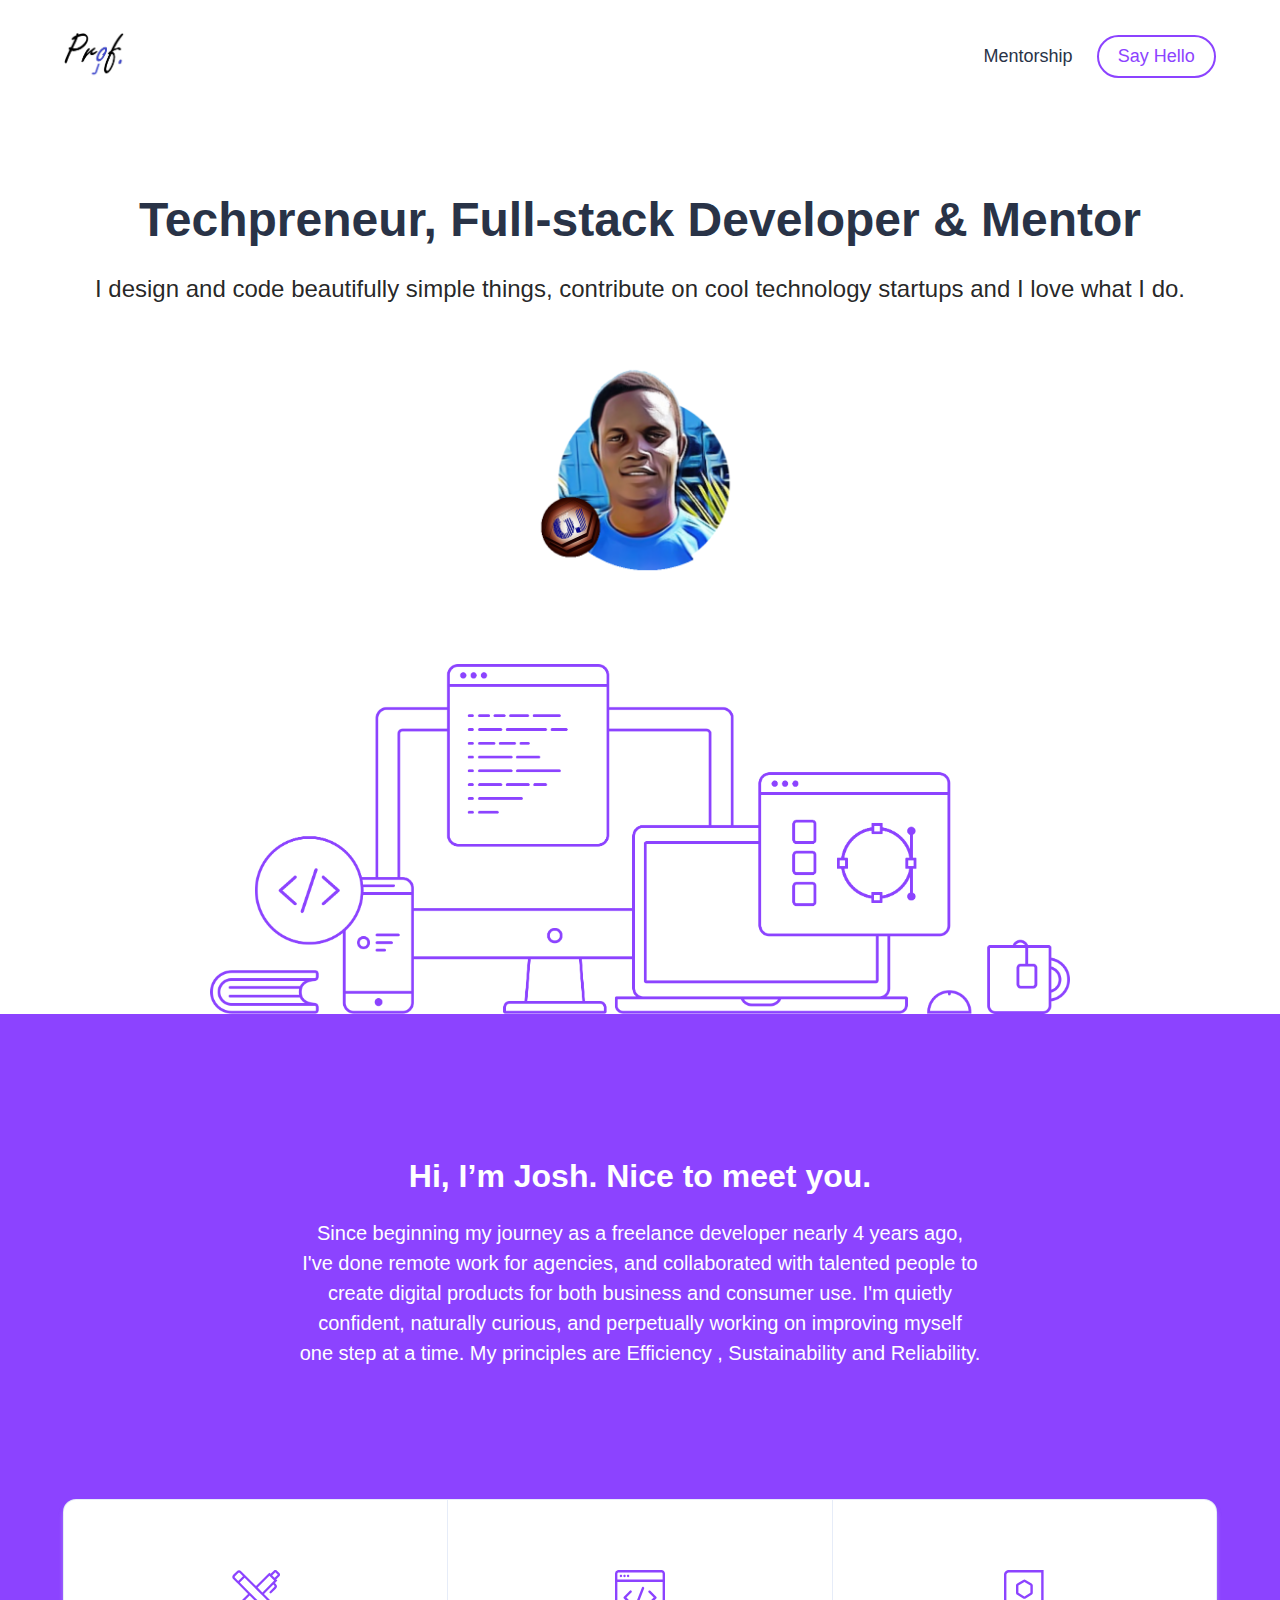
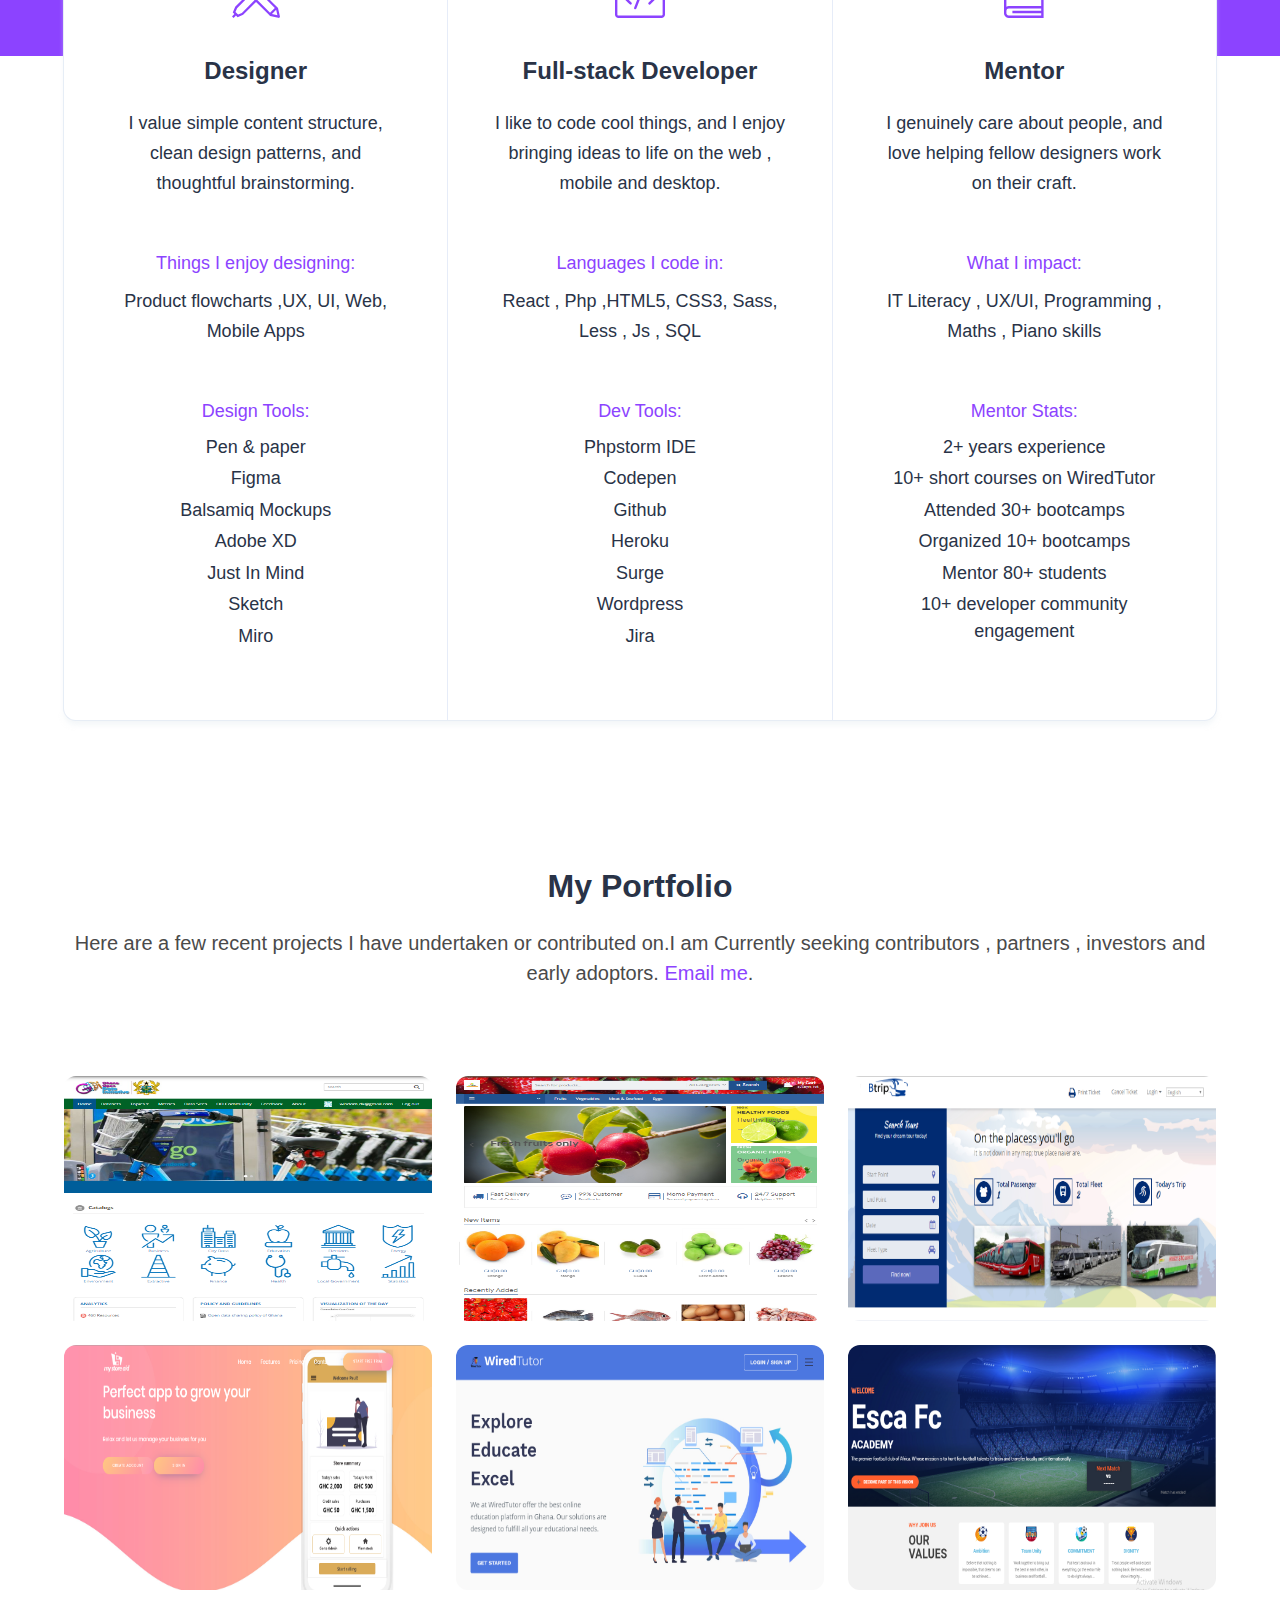
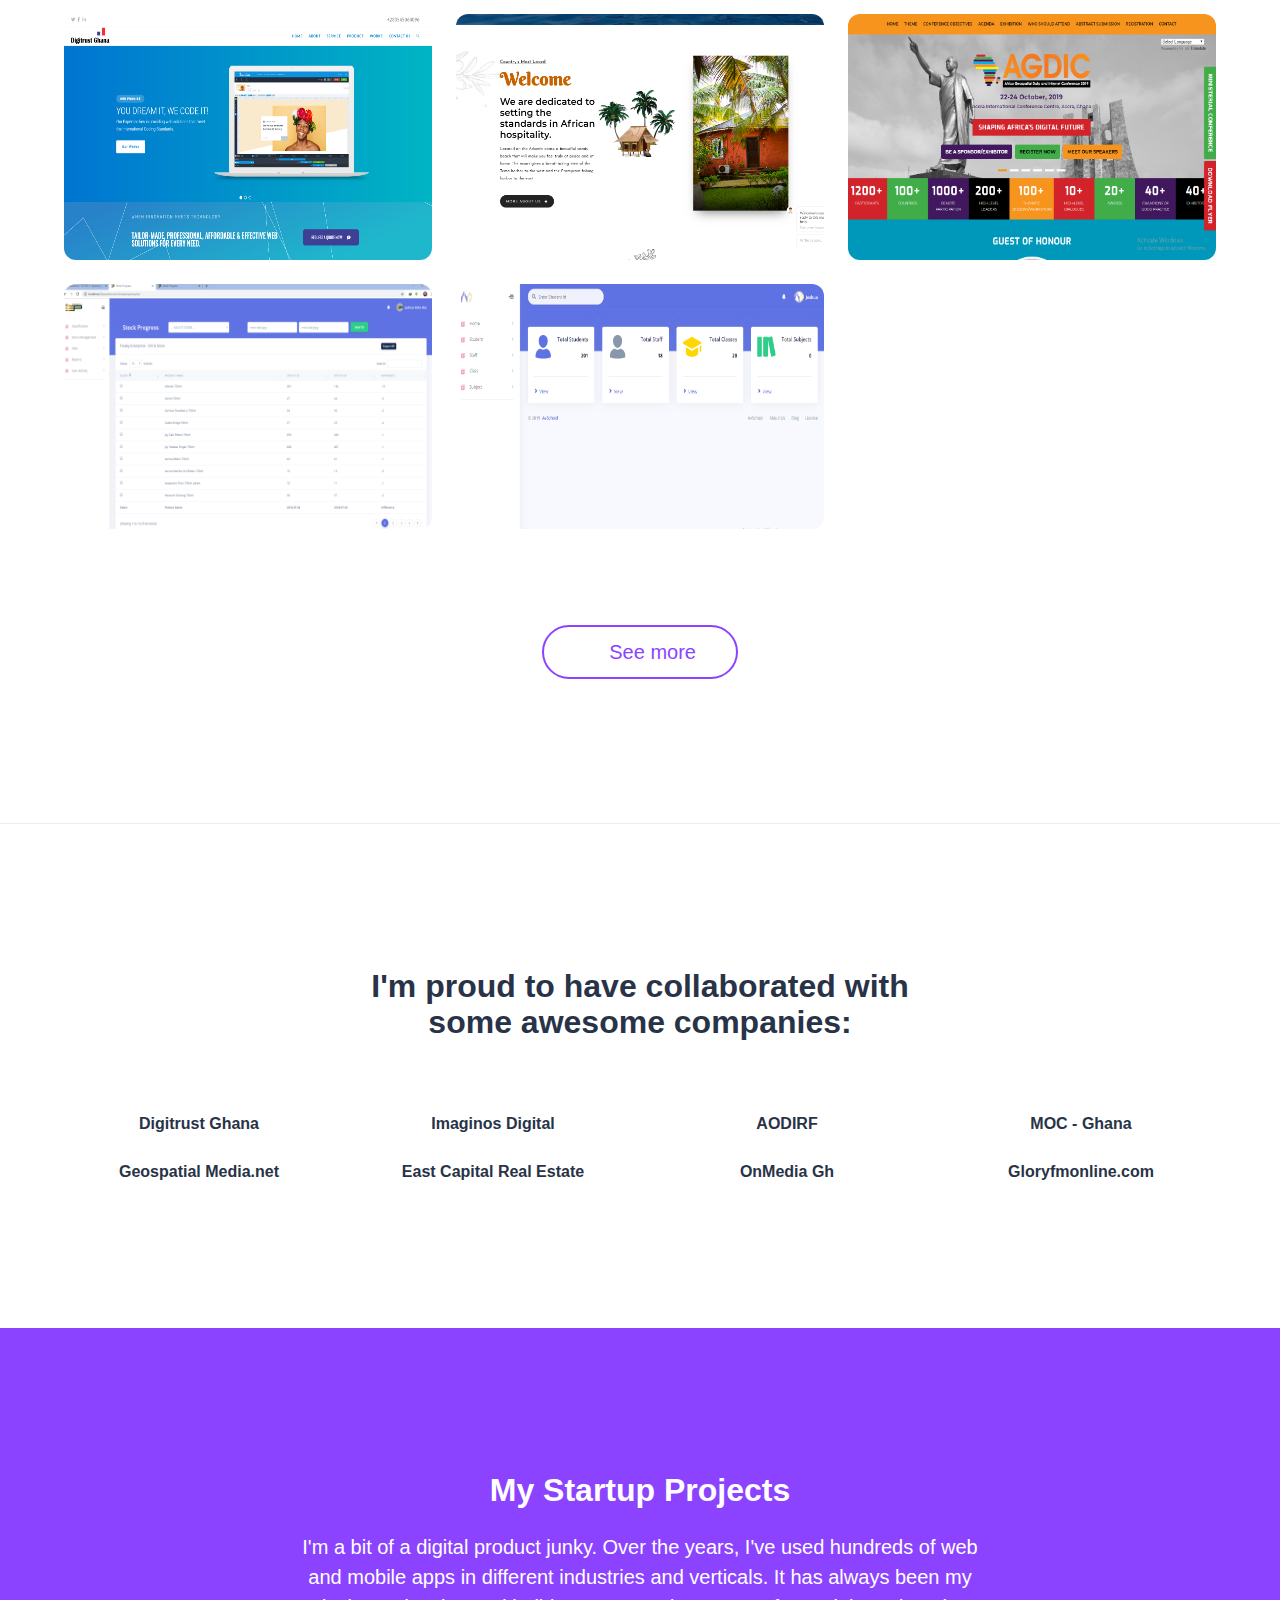
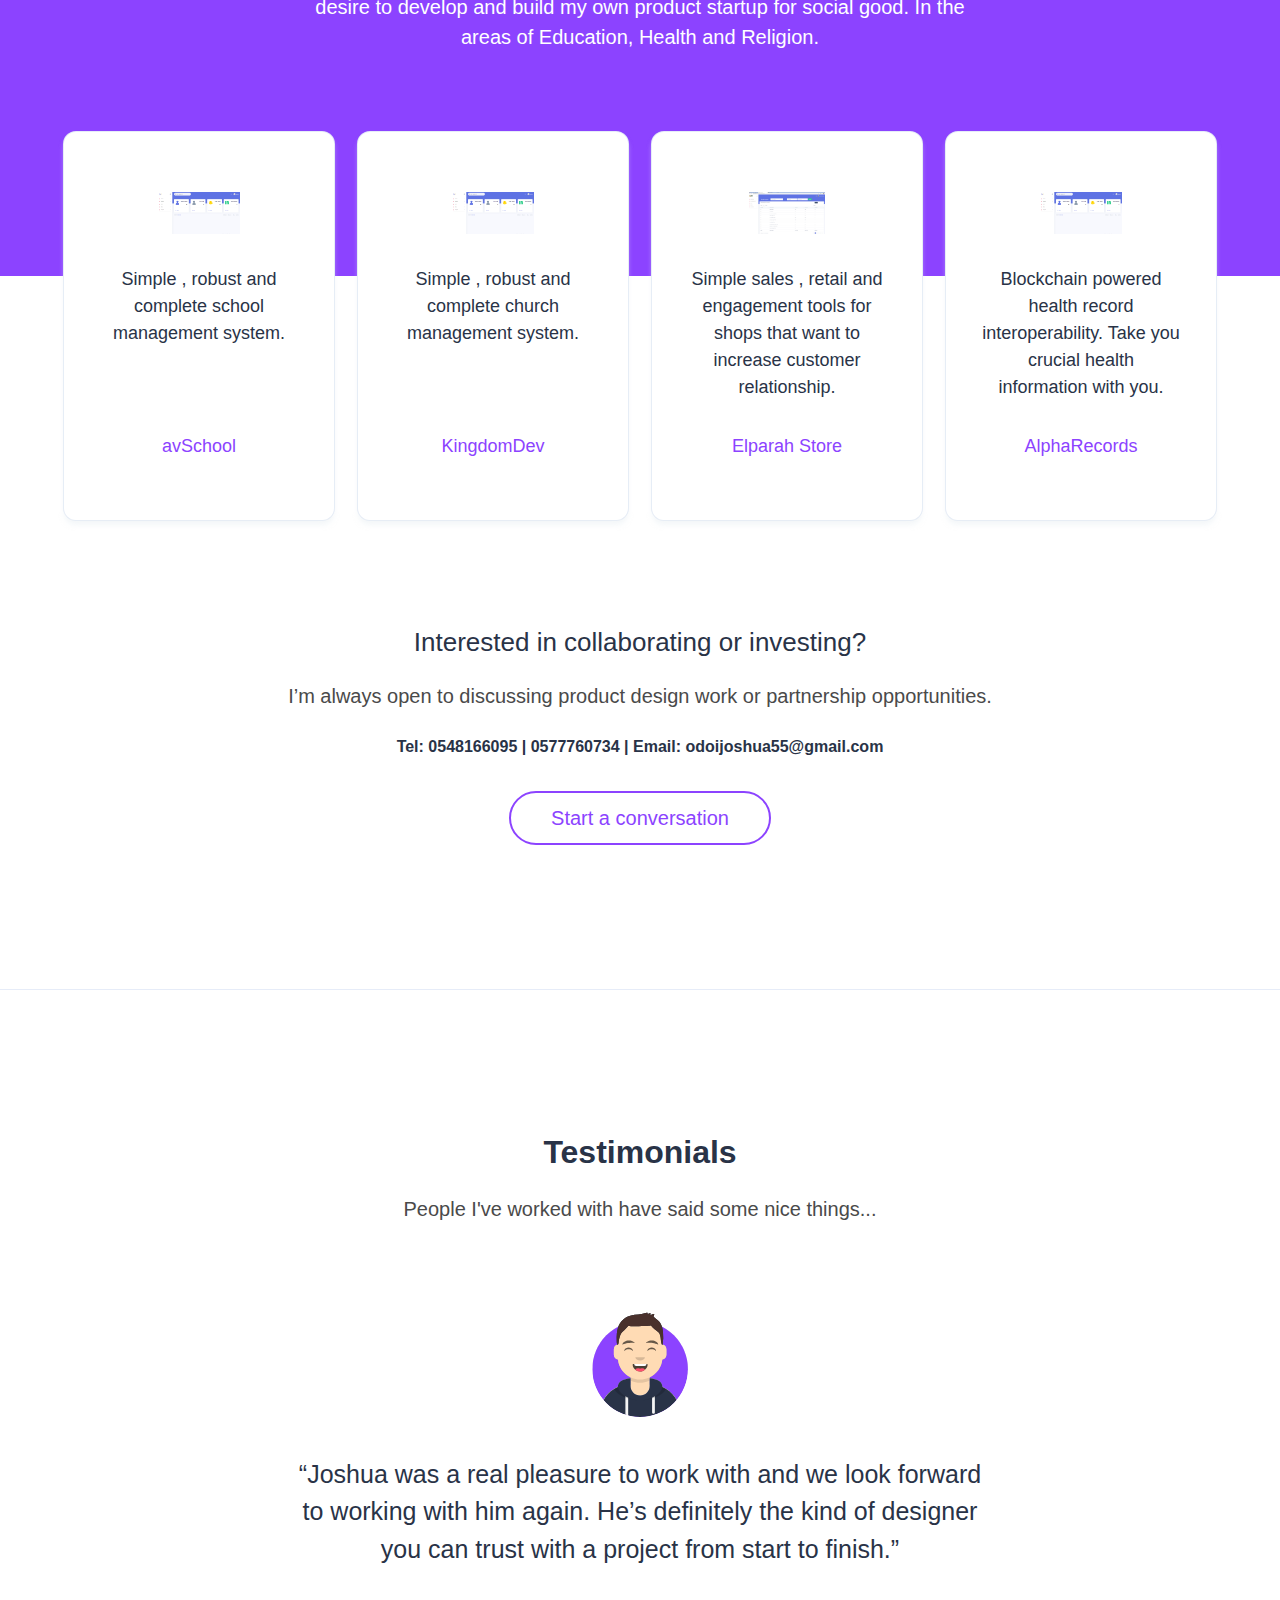
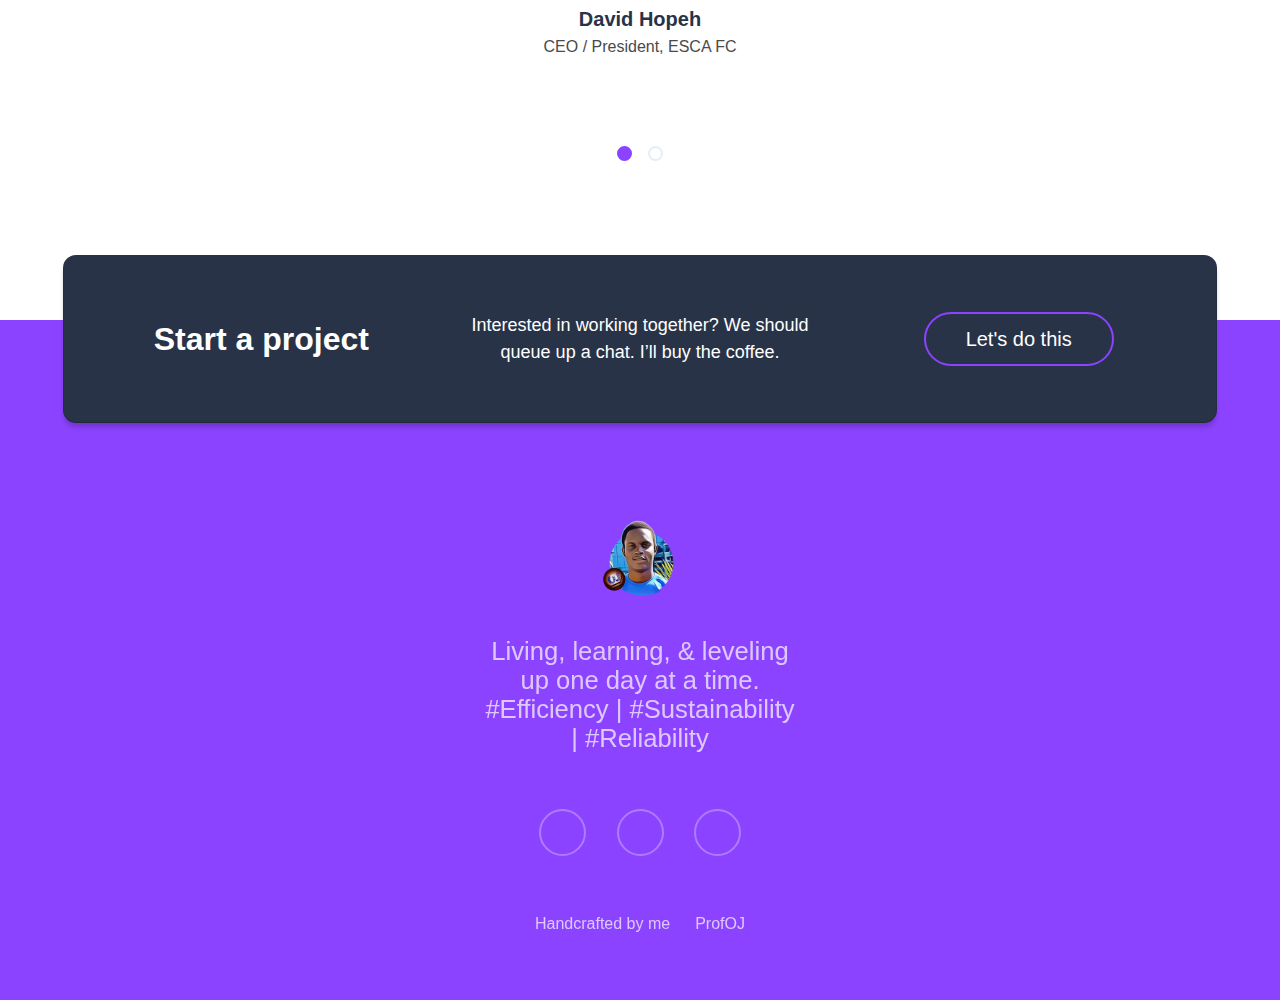
==== commit b015f6d0: "links sanitizing" ====
--- a/index.html
+++ b/index.html
@@ -46,11 +46,11 @@
   <body>
     <nav class="navbar is-transparent" role="navigation" aria-label="main navigation">
       <div class="container">
-        <div class="navbar-brand"><a class="navbar-item" href="index.html"><img src="img/favicon-32.png" alt="Joshua Odoi | Designer, Full-stack Developer &amp; Mentor" height="48"></a><a class="navbar-burger" role="button" aria-label="menu" aria-expanded="false" data-target="#navMenu"><span aria-hidden="true"></span><span aria-hidden="true"></span><span aria-hidden="true"></span></a></div>
+        <div class="navbar-brand"><a class="navbar-item" href="/index"><img src="img/favicon-32.png" alt="Joshua Odoi | Designer, Full-stack Developer &amp; Mentor" height="48"></a><a class="navbar-burger" role="button" aria-label="menu" aria-expanded="false" data-target="#navMenu"><span aria-hidden="true"></span><span aria-hidden="true"></span><span aria-hidden="true"></span></a></div>
         <div class="navbar-menu" id="navMenu">
           <div class="navbar-start"></div>
-          <div class="navbar-end"><a class="navbar-item" href="mentorship.html">Mentorship</a>
-            <div class="navbar-item"><a class="button is-primary is-outlined is-rounded" href="contact.html">Say Hello</a></div>
+          <div class="navbar-end"><a class="navbar-item" href="/mentorship">Mentorship</a>
+            <div class="navbar-item"><a class="button is-primary is-outlined is-rounded" href="/contact">Say Hello</a></div>
           </div>
         </div>
       </div>
@@ -286,7 +286,7 @@
           </div>
         </div>
         <div class="columns is-centered">
-          <div class="column"><a class="button is-primary is-outlined is-rounded is-medium" href="contact.html"><span class="icon"><i class="fab fa-dribbble"></i></span><span>See more </span></a></div>
+          <div class="column"><a class="button is-primary is-outlined is-rounded is-medium" href="/contact"><span class="icon"><i class="fab fa-dribbble"></i></span><span>See more </span></a></div>
         </div>
       </div>
     </section>
@@ -456,4 +456,4 @@
     <script src="../usebasin.com/f/363b98eca5af/ahoy.js" async="" defer=""></script>
   </body>
 
-</html>+</html>
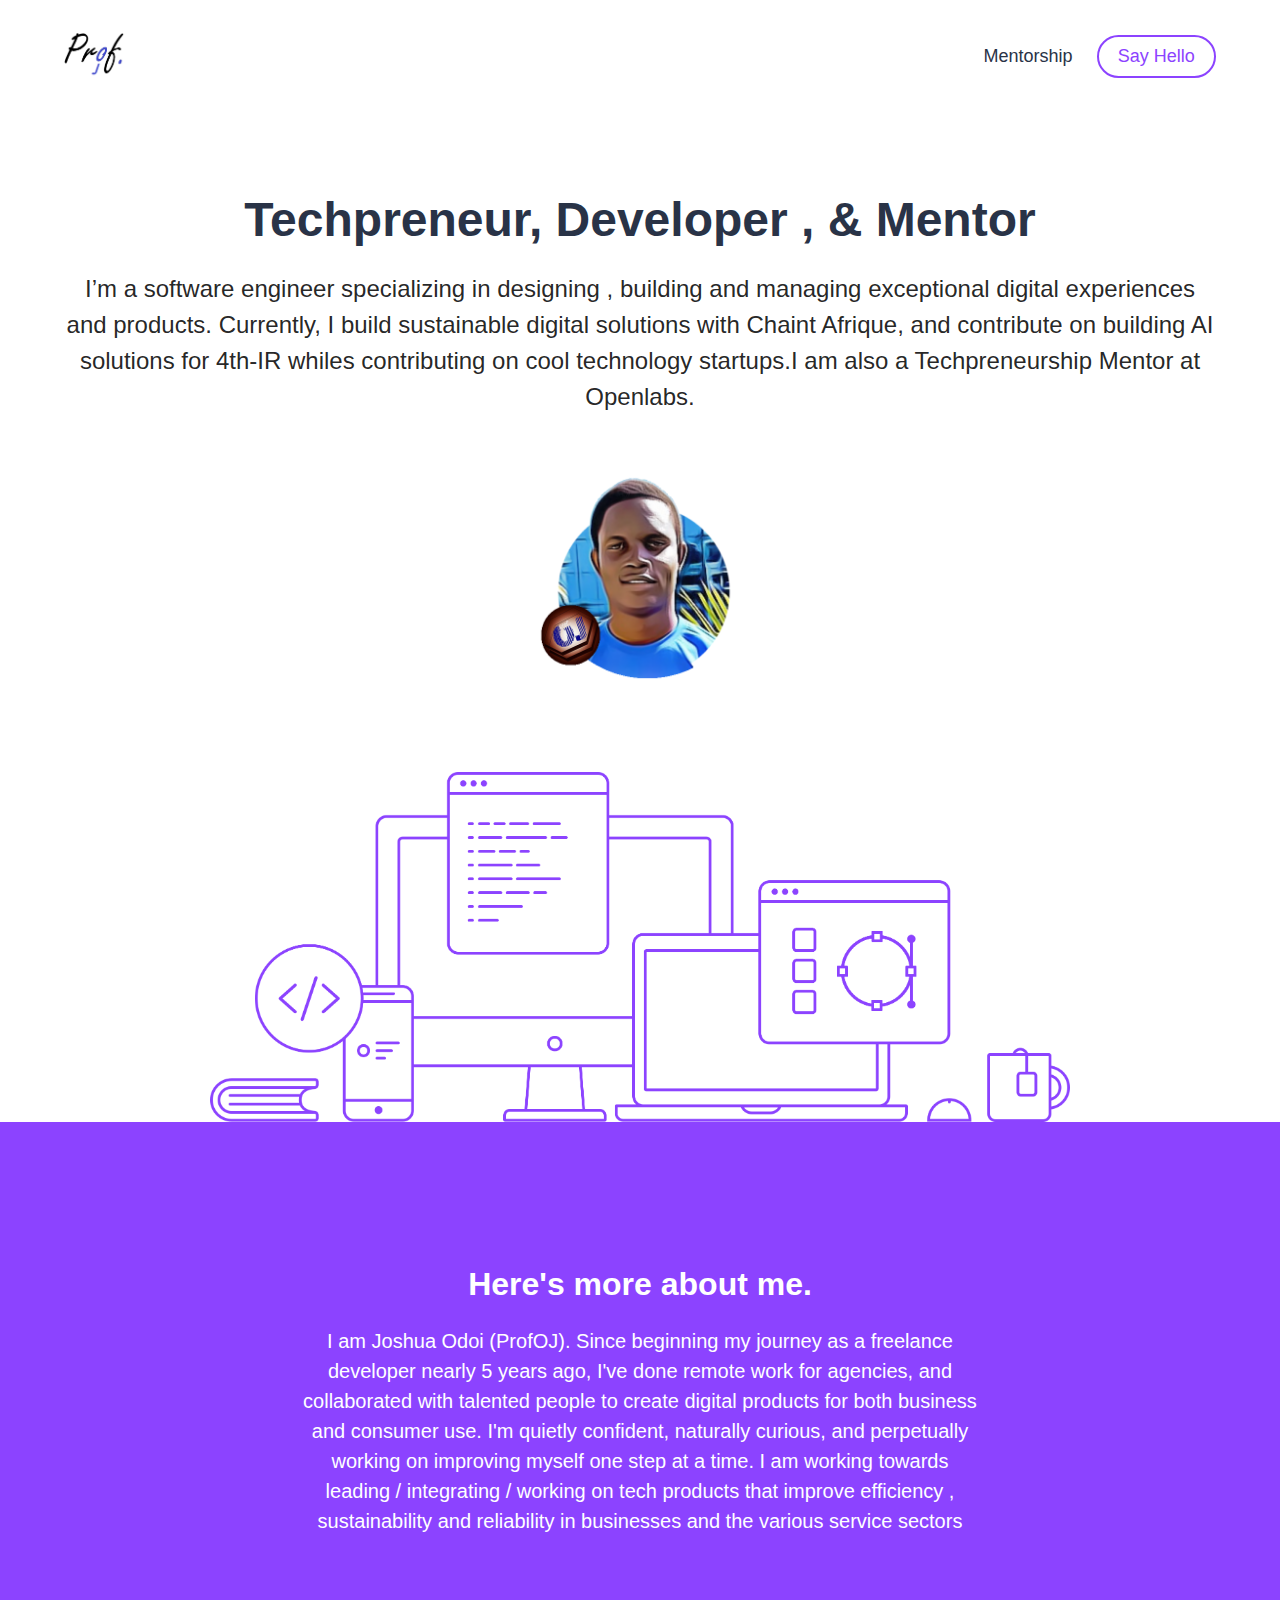
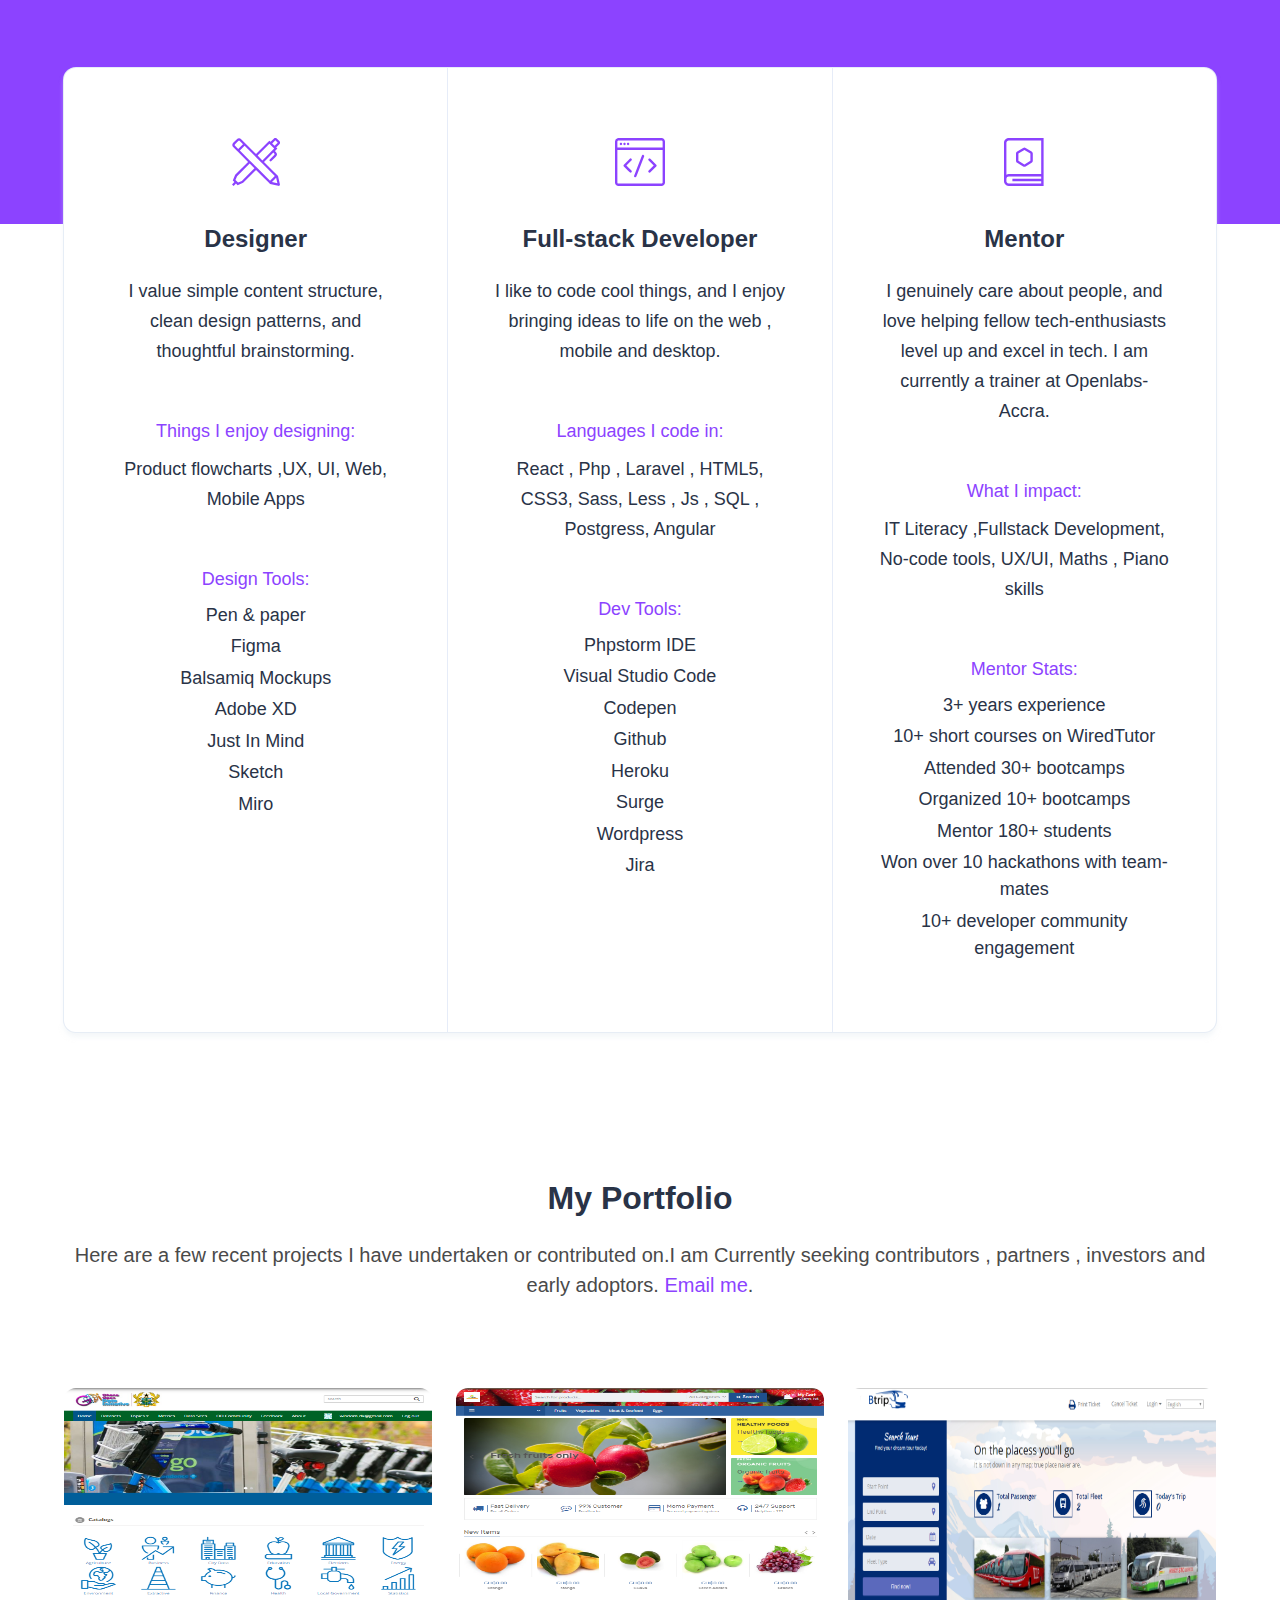
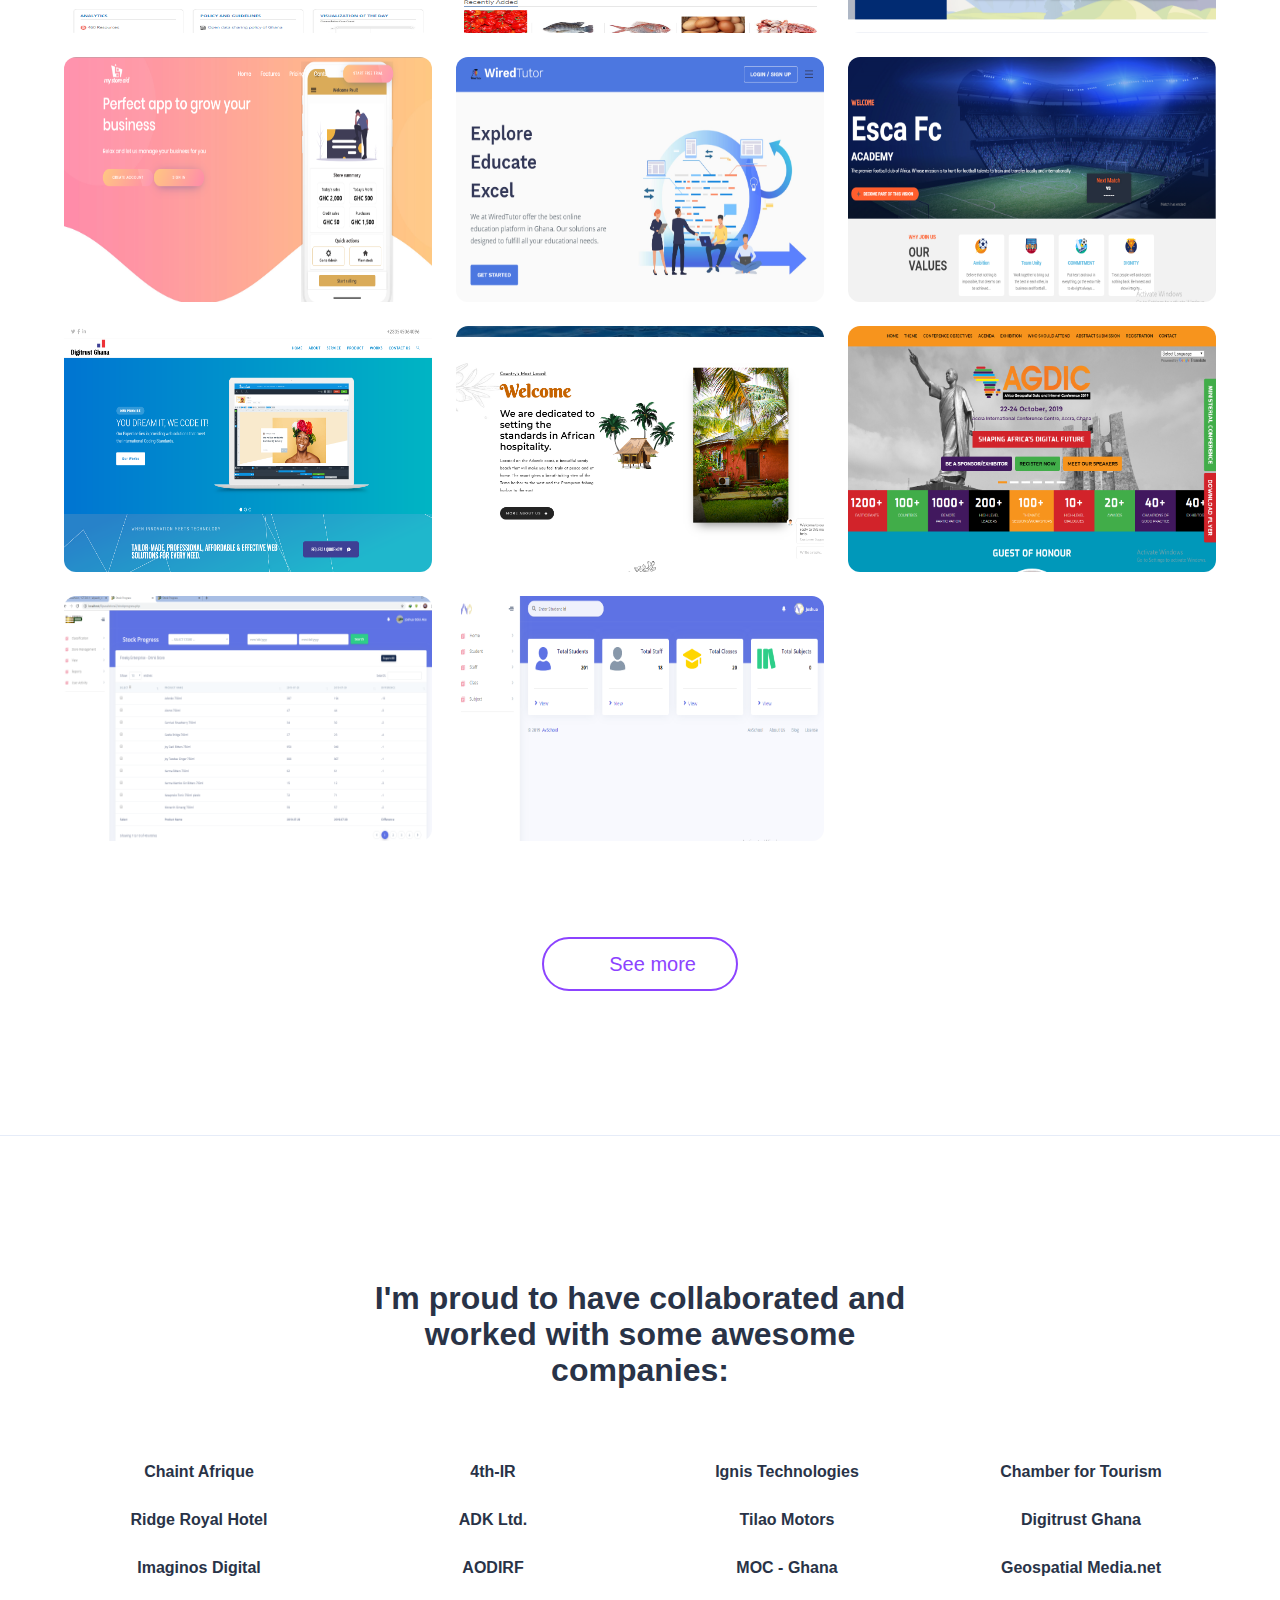
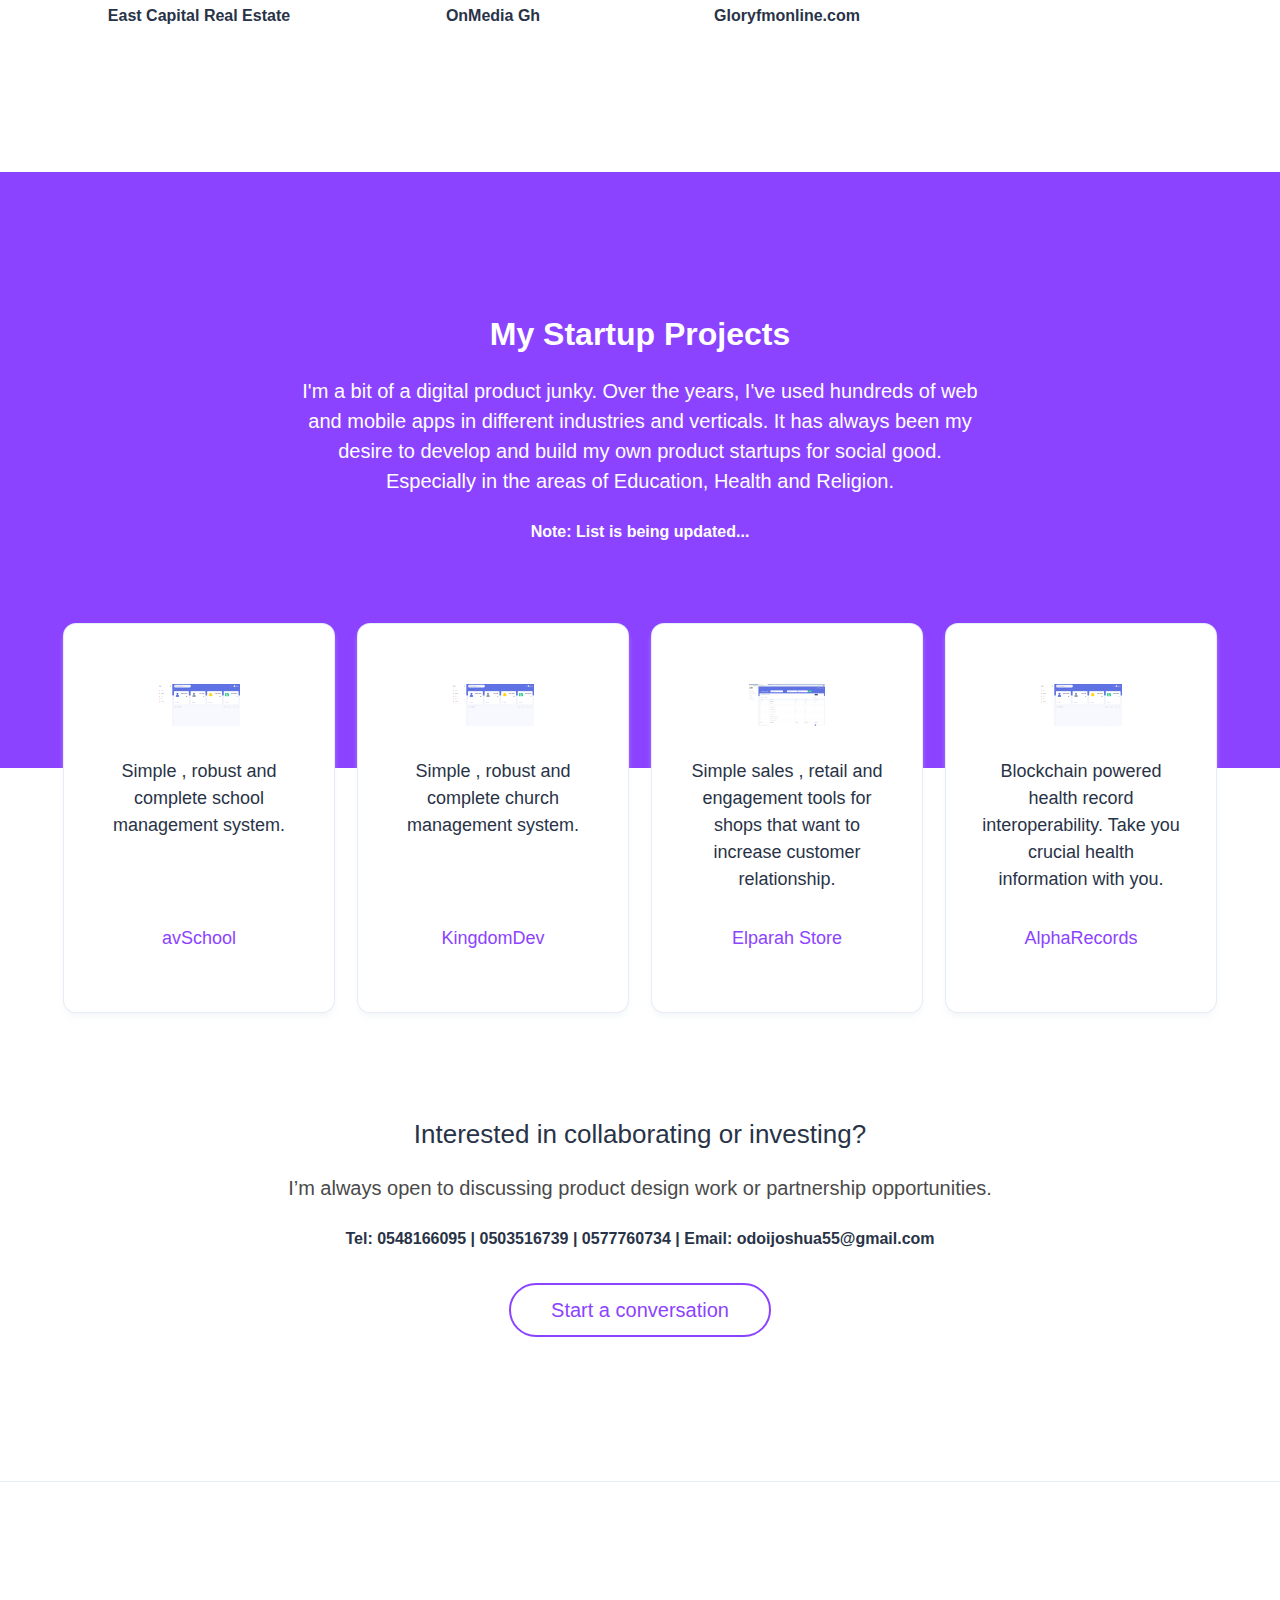
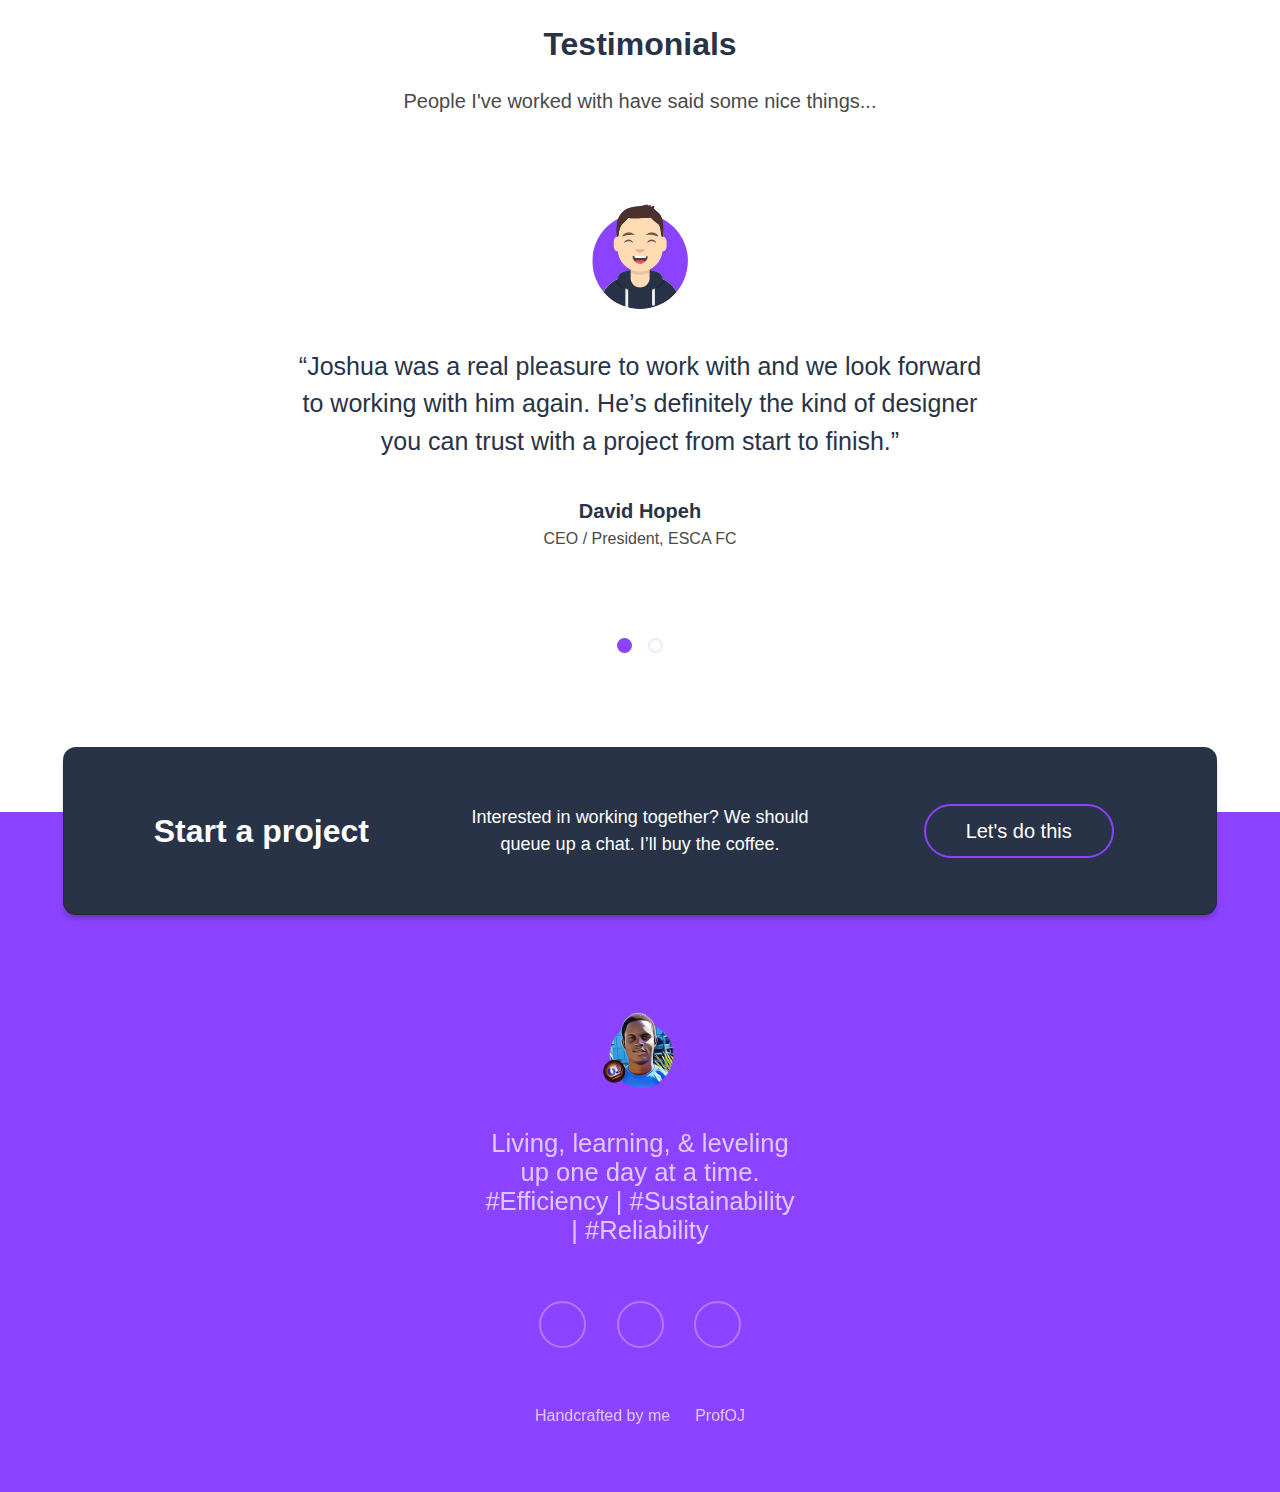
==== commit dade172e: "Updates" ====
--- a/index.html
+++ b/index.html
@@ -2,8 +2,9 @@
 <html>
 <meta http-equiv="content-type" content="text/html;charset=UTF-8" />
 <head>
-    <title>Joshua Odoi| Techpreneur, Full-stack Developer , Enterpreneur &amp; Mentor
-    </title>
+    <title>Joshua Odoi | CTO, Full-stack Developer &amp; Mentor. (PHP , JavaScript, SQL , React)</title>
+<meta name="description" content="Joshua Odoi is a Software Developer with a wide array of skills from programming, leading , design and mentorship. Love to meet new people , learn and contribute to cool startups and businesses  projects.">
+  
     <meta charset="utf-8">
     <meta name="viewport" content="width=device-width, initial-scale=1">
     <meta http-equiv="x-ua-compatible" content="ie=edge">
@@ -60,8 +61,10 @@
         <div class="container">
           <div class="columns is-centered">
             <div class="column">
-              <h1 class="title is-spaced is-size-1-desktop is-size-2-tablet is-size-3-mobile">Techpreneur, Full-stack Developer &amp; Mentor</h1>
-              <h2 class="subtitle is-size-4-desktop">I design and code beautifully simple things, contribute on cool technology startups and I love what I do.</h2><img class="avatar" src="img/profoj.png">
+              <h1 class="title is-spaced is-size-1-desktop is-size-2-tablet is-size-3-mobile">Techpreneur, Developer , &amp; Mentor</h1>
+              <h2 class="subtitle is-size-4-desktop">I’m a software engineer specializing in designing , building and managing exceptional digital experiences and products. Currently, I build sustainable digital solutions with Chaint Afrique, and contribute on building AI solutions for 4th-IR whiles contributing on cool technology startups.I am also a Techpreneurship Mentor at Openlabs.</h2>    
+		    
+		    <img class="avatar" src="img/profoj.png">
             </div>
           </div>
         </div>
@@ -74,8 +77,8 @@
       <div class="container">
         <div class="columns is-centered">
           <div class="column is-three-fifths">
-            <h1 class="title is-spaced is-size-3-desktop is-size-4-mobile">Hi, I’m Josh. Nice to meet you.</h1>
-            <h2 class="subtitle is-size-5-desktop">Since beginning my journey as a freelance developer nearly 4 years ago, I've done remote work for agencies, and collaborated with talented people to create digital products for both business and consumer use. I'm quietly confident, naturally curious, and perpetually working on improving myself one step at a time. My principles are Efficiency , Sustainability and Reliability.</h2>
+            <h1 class="title is-spaced is-size-3-desktop is-size-4-mobile">Here's more about me.</h1>
+            <h2 class="subtitle is-size-5-desktop">I am Joshua Odoi (ProfOJ). Since beginning my journey as a freelance developer nearly 5 years ago, I've done remote work for agencies, and collaborated with talented people to create digital products for both business and consumer use. I'm quietly confident, naturally curious, and perpetually working on improving myself one step at a time. I am working towards leading / integrating / working on tech products that improve efficiency , sustainability and reliability in businesses and the various service sectors</h2>
           </div>
         </div>
       </div>
@@ -106,10 +109,11 @@
                 <h1 class="title is-size-4 is-spaced">Full-stack Developer</h1>
                 <p>I like to code cool things, and I enjoy bringing ideas to life on the web , mobile and desktop.</p>
                 <p class="list-title has-text-primary has-text-weight-normal">Languages I code in:</p>
-                <p>React , Php ,HTML5, CSS3, Sass, Less , Js , SQL </p>
+                <p>React , Php , Laravel , HTML5, CSS3, Sass, Less , Js , SQL , Postgress, Angular  </p>
                 <p class="list-title has-text-primary has-text-weight-normal">Dev Tools:</p>
                 <ul>
 				  <li>Phpstorm IDE</li>
+			<li>Visual Studio Code</li>
                   <li>Codepen</li>
                   <li>Github</li>
 				  <li>Heroku</li>
@@ -122,16 +126,17 @@
               <div class="column"> 
                 <figure class="image"><img class="is-skill-icon" src="img/icons/mentor.svg"></figure>
                 <h1 class="title is-size-4 is-spaced">Mentor</h1>
-                <p>I genuinely care about people, and love helping fellow designers work on their craft.</p>
+                <p>I genuinely care about people, and love helping fellow tech-enthusiasts level up and excel in tech. I am currently a trainer at Openlabs-Accra.</p>
                 <p class="list-title has-text-primary has-text-weight-normal">What I impact:</p>
-                <p>IT Literacy , UX/UI, Programming , Maths , Piano skills</p>
+                <p>IT Literacy ,Fullstack Development, No-code tools, UX/UI, Maths , Piano skills</p>
                 <p class="list-title has-text-primary has-text-weight-normal">Mentor Stats:</p>
                 <ul>
-                  <li>2+ years experience</li>
+                  <li>3+ years experience</li>
                   <li>10+ short courses on WiredTutor</li>
                   <li>Attended 30+ bootcamps</li>
-				  <li>Organized 10+ bootcamps</li>
-                  <li>Mentor 80+ students</li>
+		  <li>Organized 10+ bootcamps</li>
+                  <li>Mentor 180+ students</li>
+	          <li>Won over 10 hackathons with team-mates</li>
                   <li>10+ developer community engagement</li>
                 </ul>
               </div>
@@ -294,12 +299,33 @@
       <div class="container is-narrow">
         <div class="columns is-centered">
           <div class="column is-half">
-            <h1 class="title is-size-3-desktop is-size-4-tablet is-size-5-mobile">I'm proud to have collaborated with some awesome companies:</h1>
+            <h1 class="title is-size-3-desktop is-size-4-tablet is-size-5-mobile">I'm proud to have collaborated and worked with some awesome companies:</h1>
           </div>
         </div>
         <div class="client-grid">
           <div class="columns is-multiline is-mobile">
             <div class="column is-half-mobile is-one-quarter-tablet">
+              <figure class="image is-2x1"><h3>Chaint Afrique</h3></figure>
+            </div>
+	   <div class="column is-half-mobile is-one-quarter-tablet">
+              <figure class="image is-2x1"><h3>4th-IR</h3></figure>
+            </div>
+            <div class="column is-half-mobile is-one-quarter-tablet">
+              <figure class="image is-2x1"><h3>Ignis Technologies</h3></figure>
+            </div>
+		  <div class="column is-half-mobile is-one-quarter-tablet">
+              <figure class="image is-2x1"><h3>Chamber for Tourism</h3></figure>
+            </div>
+		  <div class="column is-half-mobile is-one-quarter-tablet">
+              <figure class="image is-2x1"><h3>Ridge Royal Hotel</h3></figure>
+            </div>
+		  <div class="column is-half-mobile is-one-quarter-tablet">
+              <figure class="image is-2x1"><h3>ADK Ltd.</h3></figure>
+            </div>
+		  <div class="column is-half-mobile is-one-quarter-tablet">
+              <figure class="image is-2x1"><h3>Tilao Motors</h3></figure>
+            </div>
+		  <div class="column is-half-mobile is-one-quarter-tablet">
               <figure class="image is-2x1"><h3>Digitrust Ghana</h3></figure>
             </div>
             <div class="column is-half-mobile is-one-quarter-tablet">
@@ -334,8 +360,9 @@
         <div class="columns is-centered">
           <div class="column is-three-fifths">
             <h1 class="title is-spaced is-size-3-desktop is-size-4-mobile">My Startup Projects</h1>
-            <h2 class="subtitle is-size-5-desktop">I'm a bit of a digital product junky. Over the years, I've used hundreds of web and mobile apps in different industries and verticals. It has always been my desire to develop and build my own product startup for social good. In the areas of Education, Health and Religion.</h2>
-          </div>
+            <h2 class="subtitle is-size-5-desktop">I'm a bit of a digital product junky. Over the years, I've used hundreds of web and mobile apps in different industries and verticals. It has always been my desire to develop and build my own product startups for social good. Especially in the areas of Education, Health and Religion.</h2>
+		  <h5>Note: List is being updated...</h5>	
+		</div>
         </div>
       </div>
     </section>
@@ -370,8 +397,8 @@
             <div class="column">
               <h1 class="title is-spaced">Interested in collaborating or investing?</h1>
               <h2 class="subtitle is-size-5-desktop">I’m always open to discussing product design work or partnership opportunities.</h2>
-			  <h3>Tel: 0548166095 | 0577760734 | Email: odoijoshua55@gmail.com </h3>
-			  <a class="button is-primary is-outlined is-rounded is-medium" href="startup-inquiry.html">Start a conversation</a>
+			  <h3>Tel: 0548166095 | 0503516739 | 0577760734 | Email: odoijoshua55@gmail.com </h3>
+			  <a class="button is-primary is-outlined is-rounded is-medium" href="/contact">Start a conversation</a>
             </div>
           </div>
         </div>
@@ -424,7 +451,7 @@
             <div class="column level-item">
               <p>Interested in working together? We should queue up a chat. I’ll buy the coffee.</p>
             </div>
-            <div class="column level-item"><a class="button is-primary is-outlined is-rounded is-medium" href="project-planner.html">Let's do this</a></div>
+            <div class="column level-item"><a class="button is-primary is-outlined is-rounded is-medium" href="/contact">Let's do this</a></div>
           </div>
         </div>
       </div>
